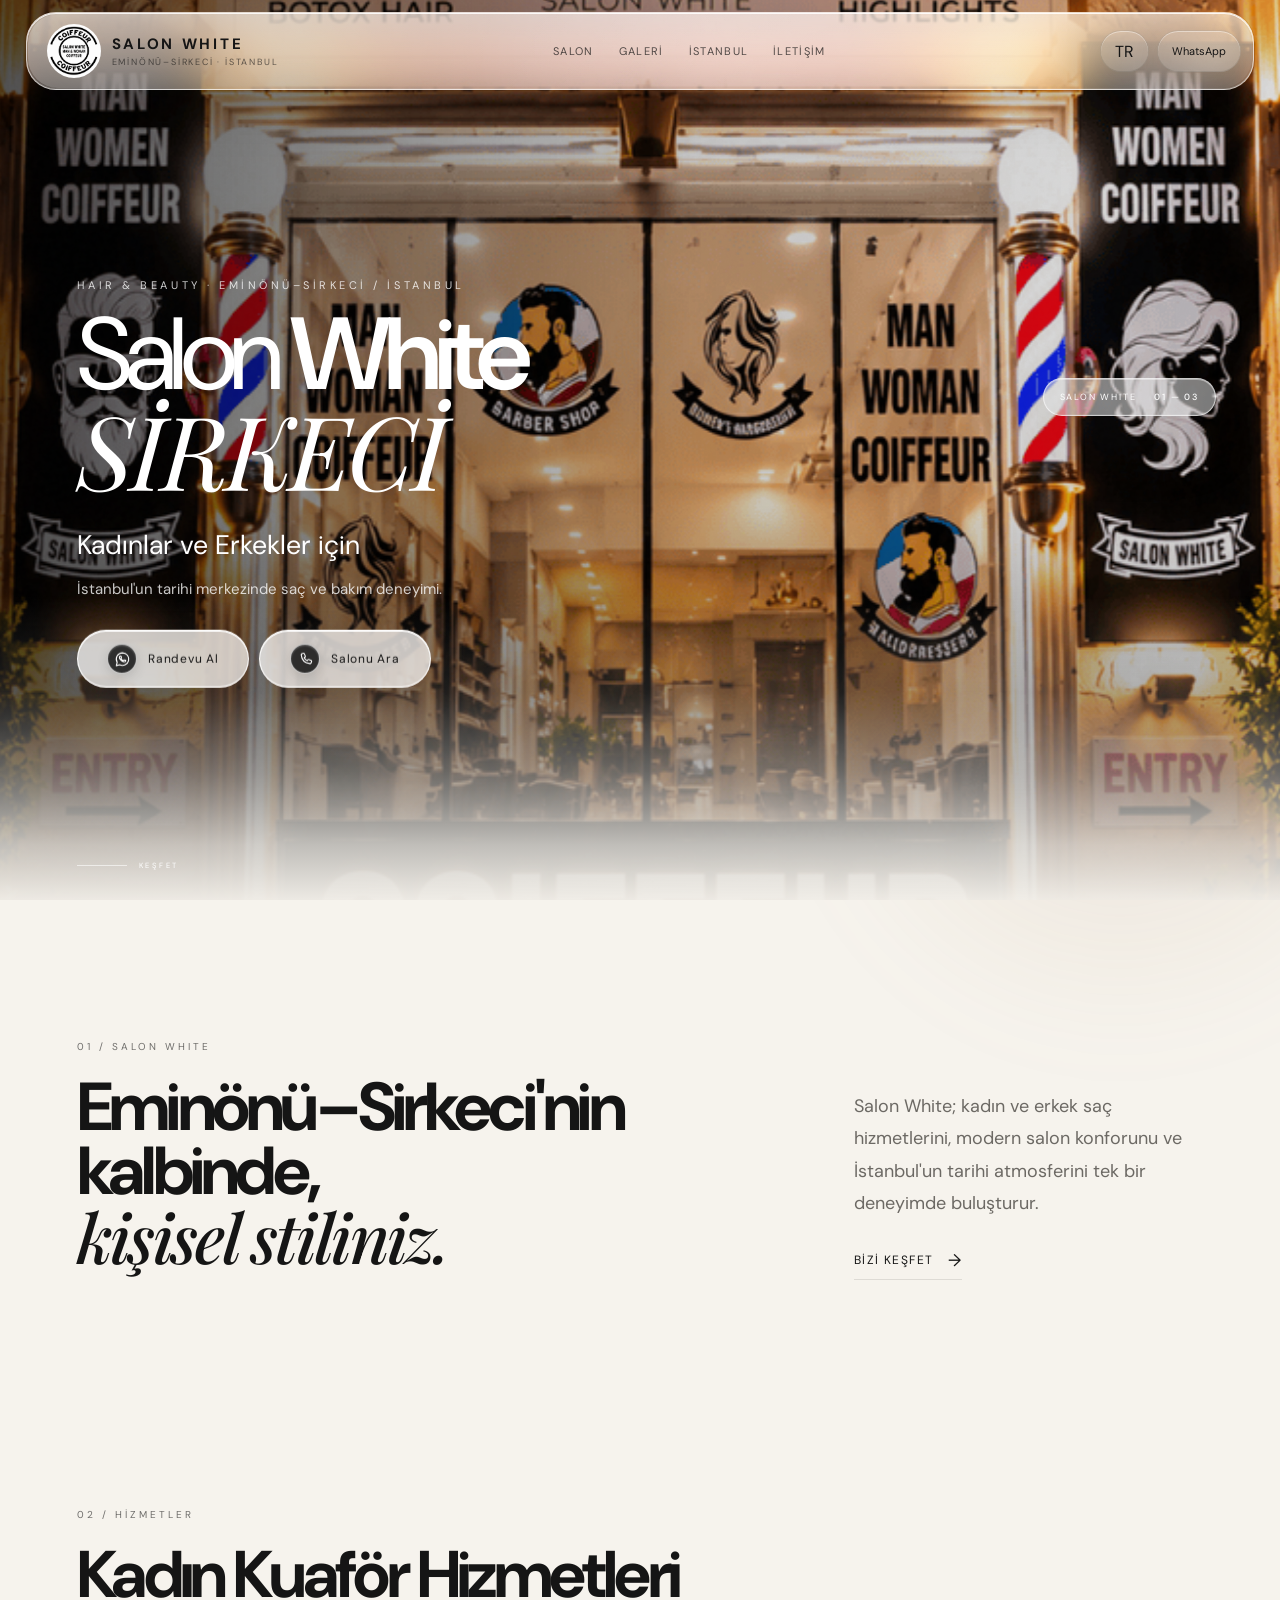
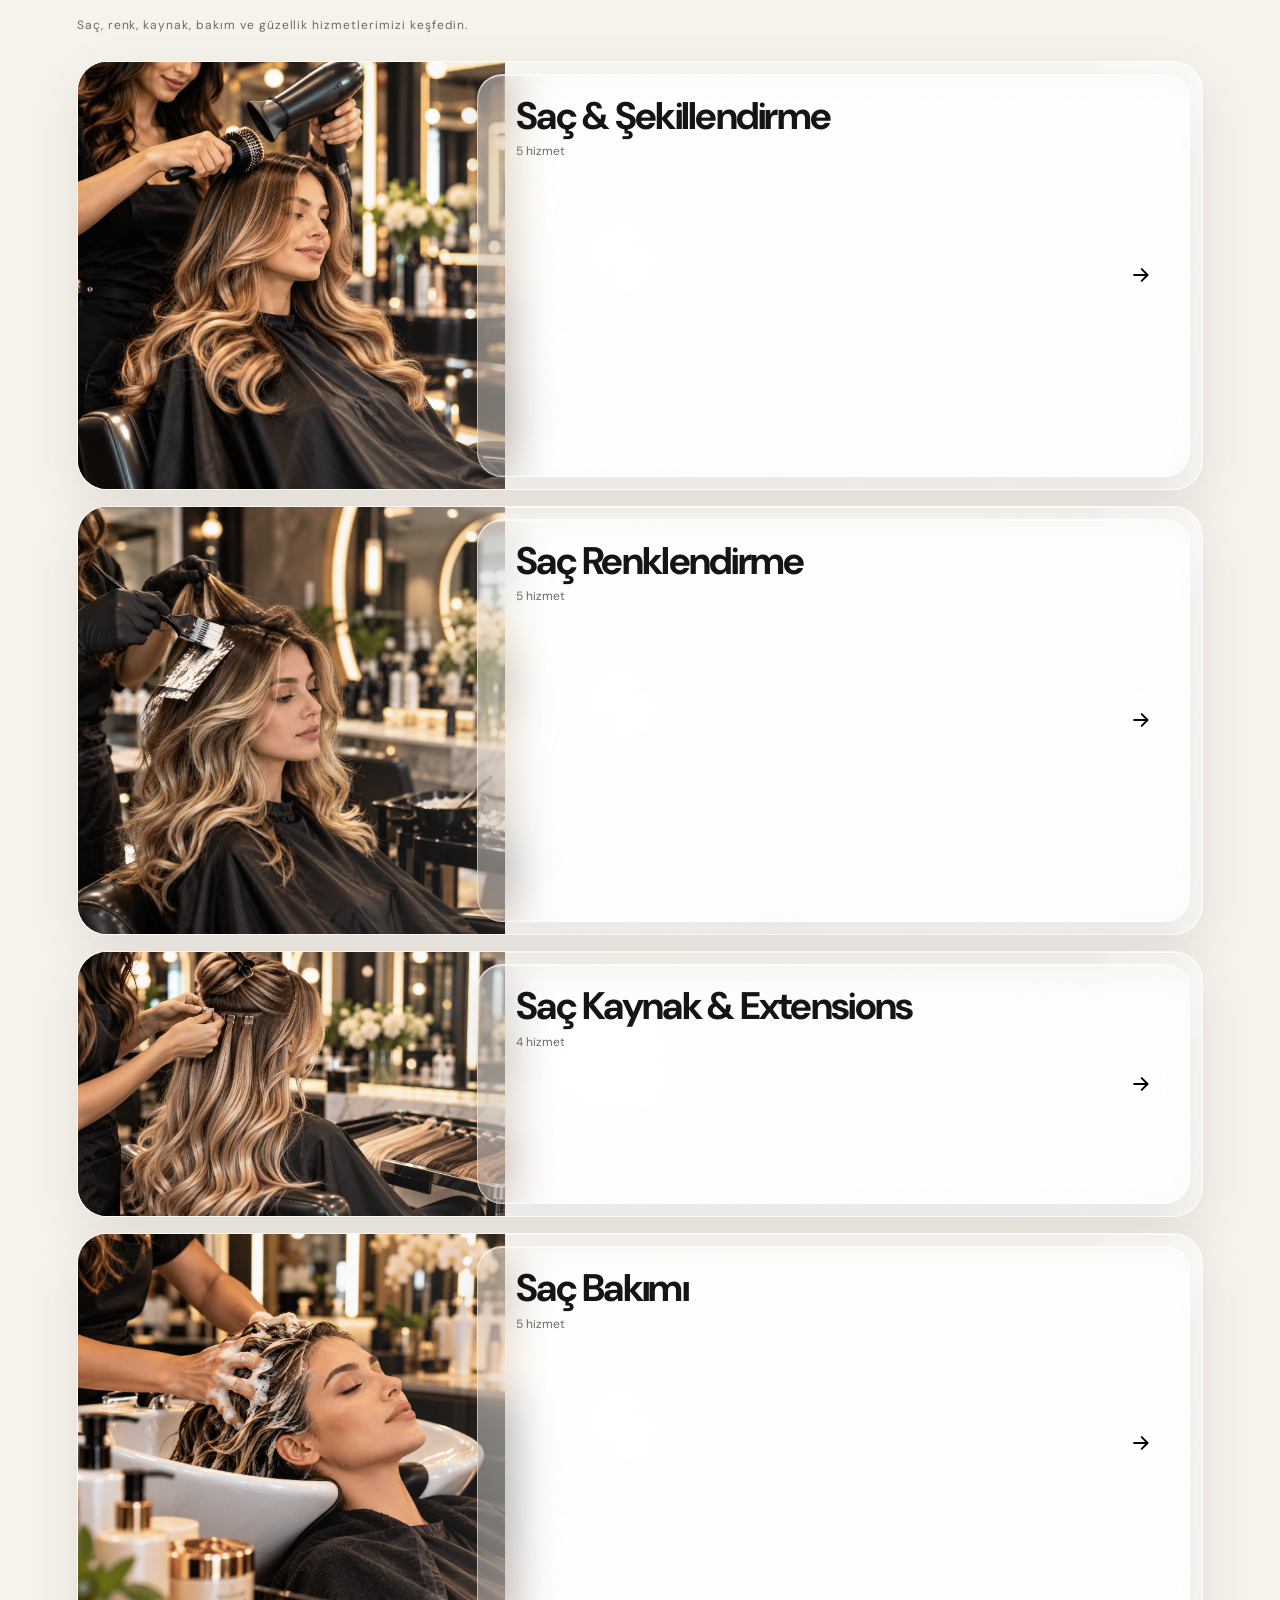
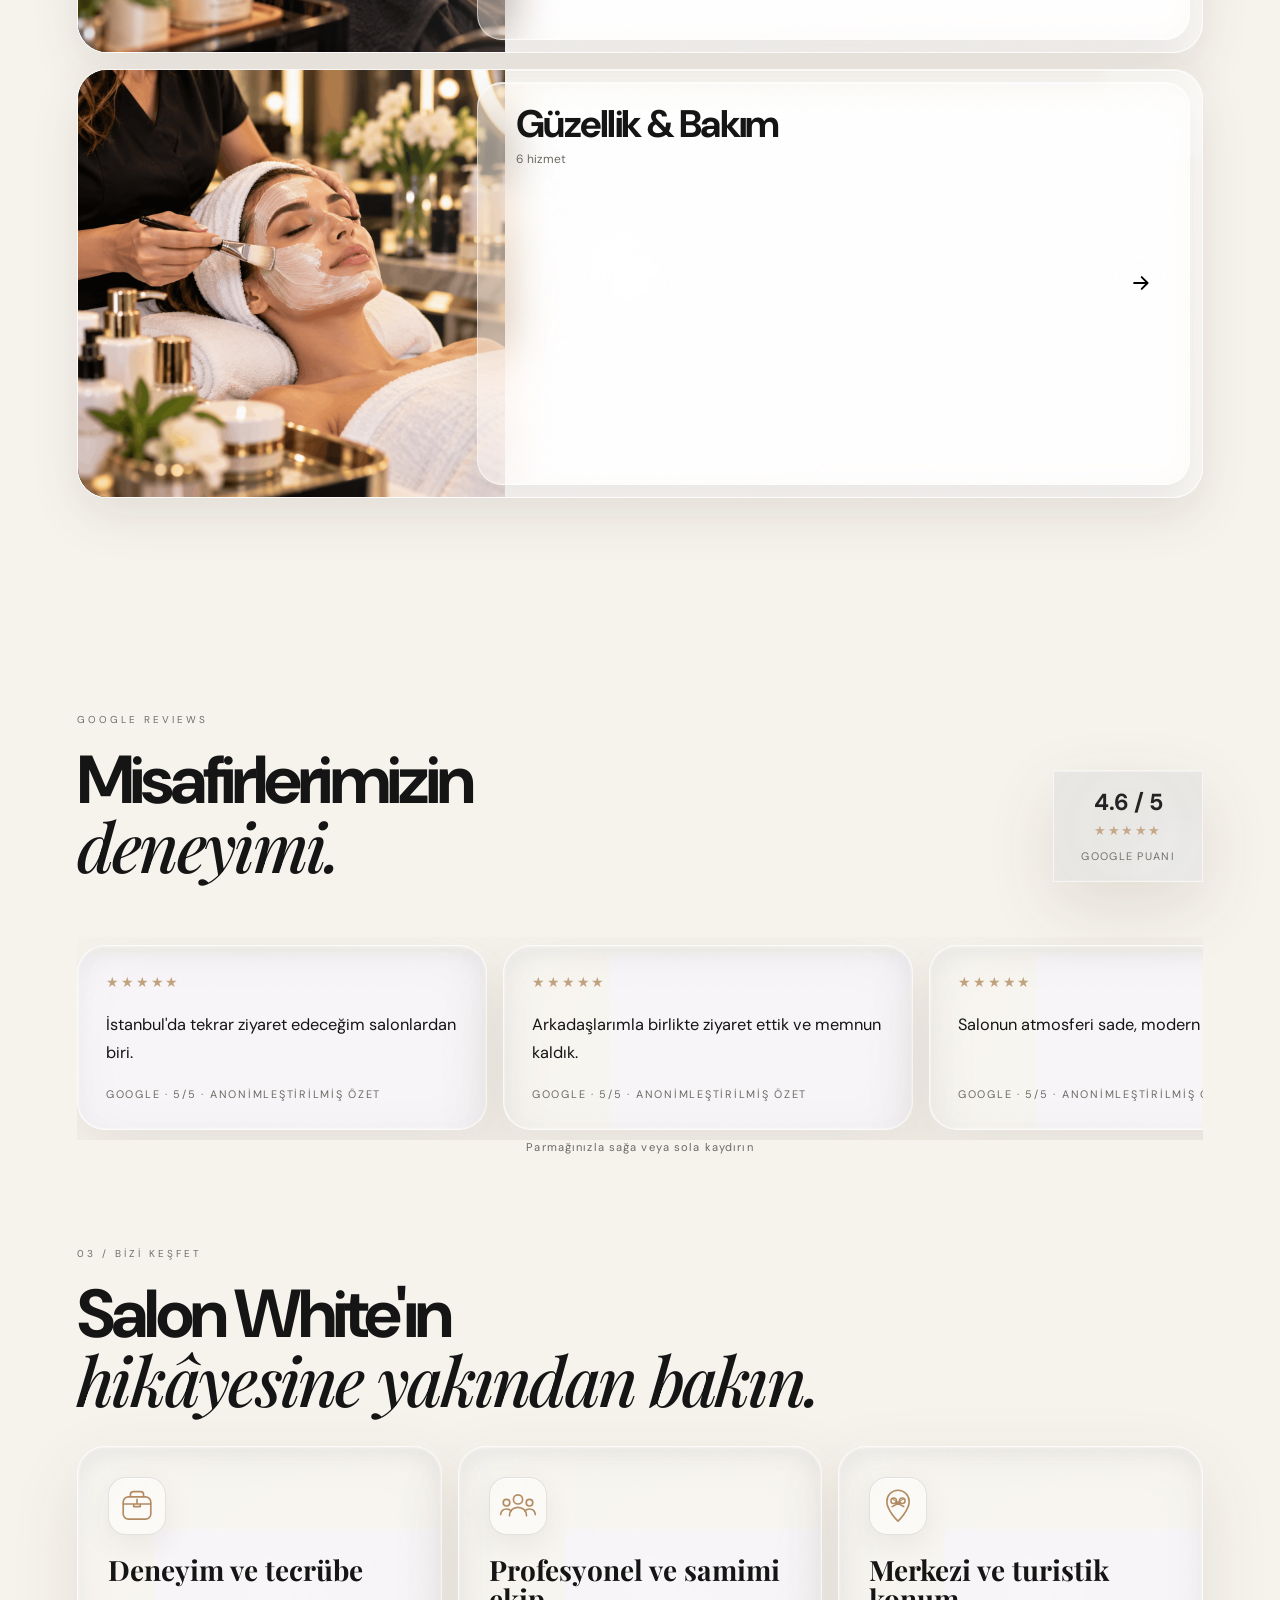
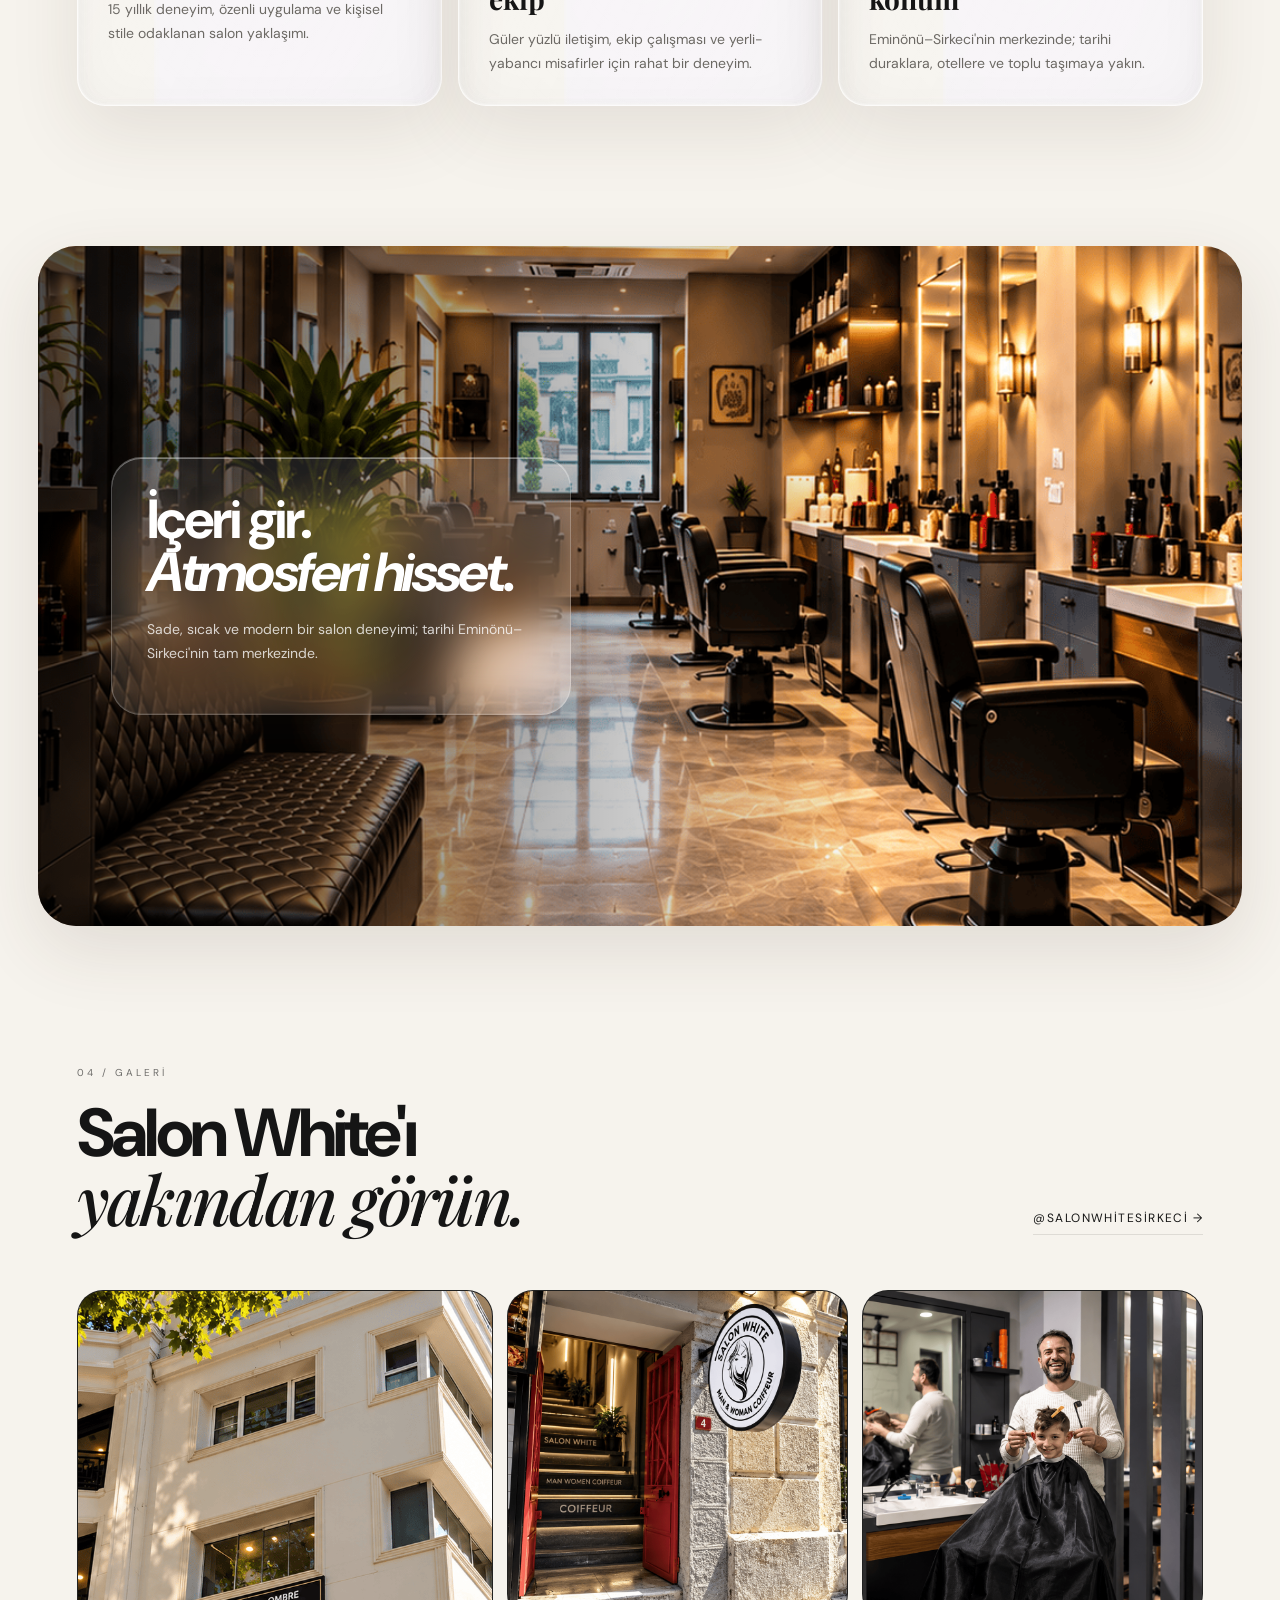
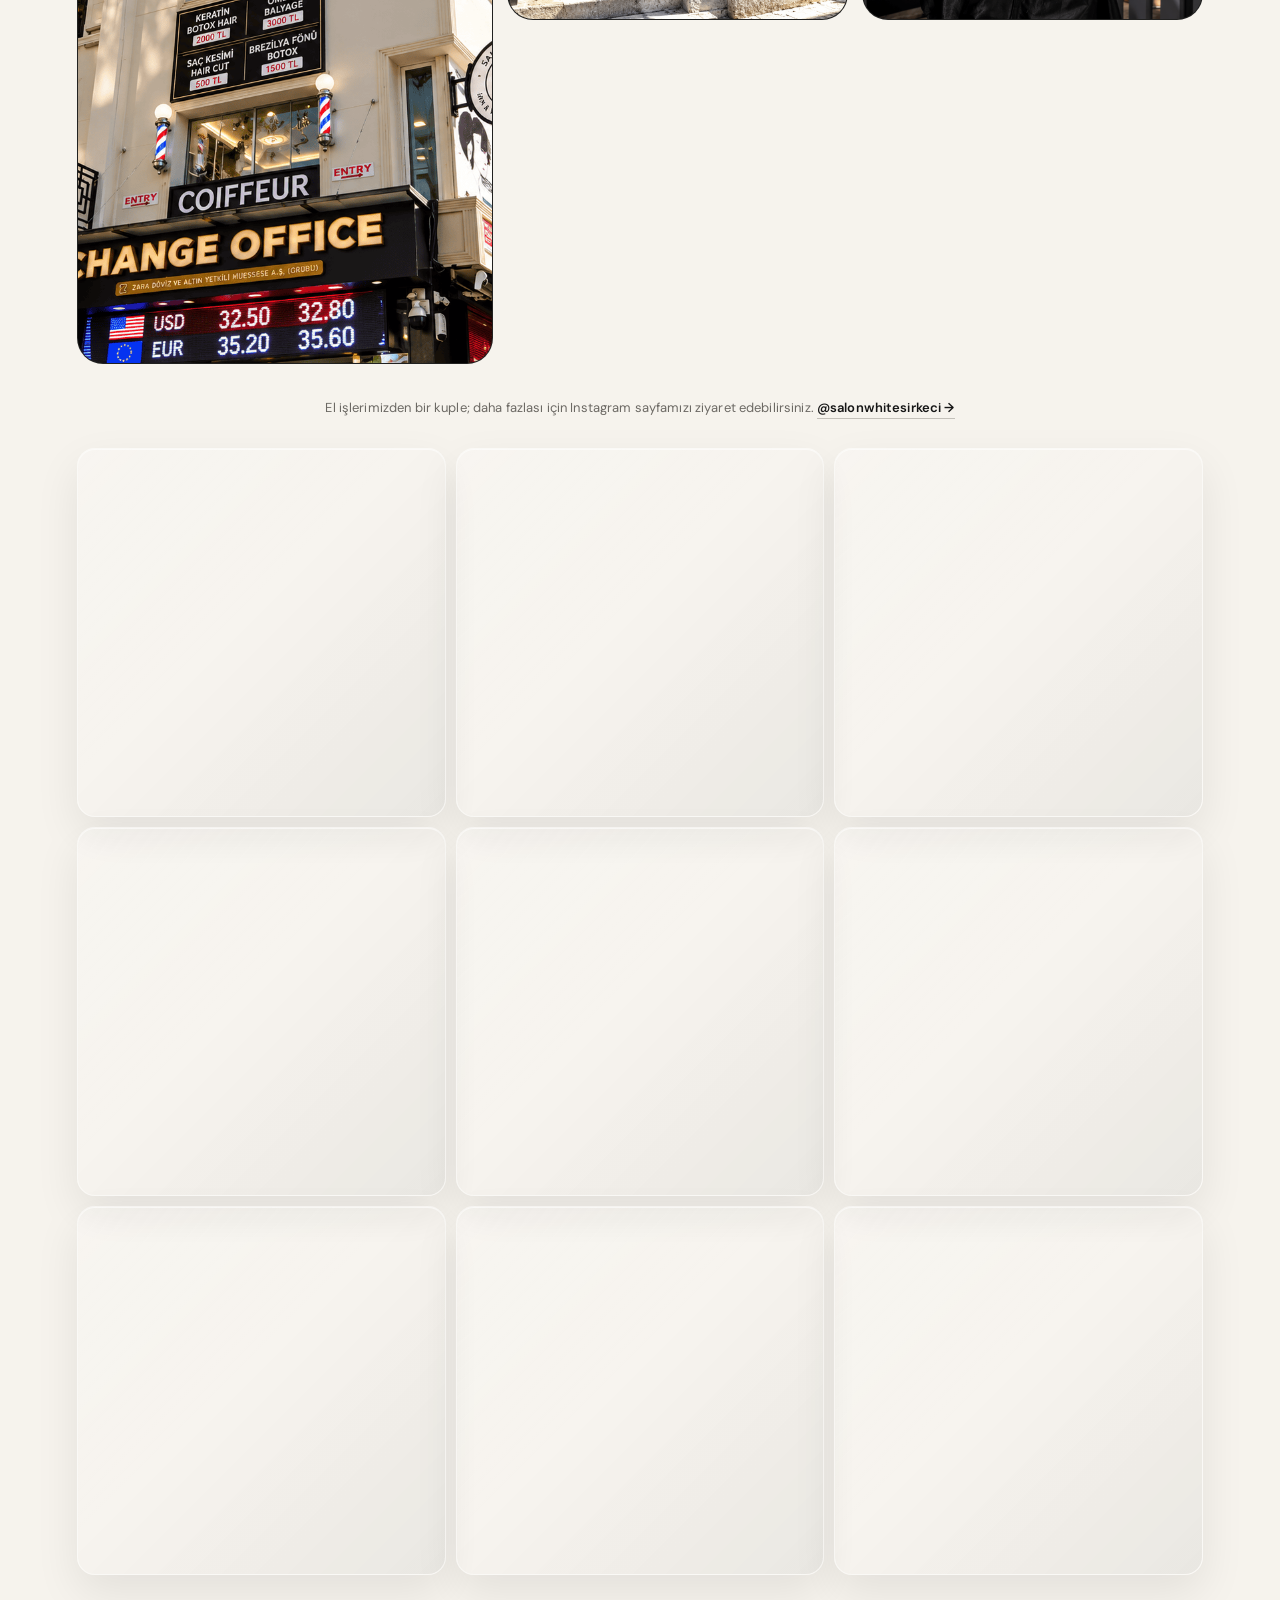
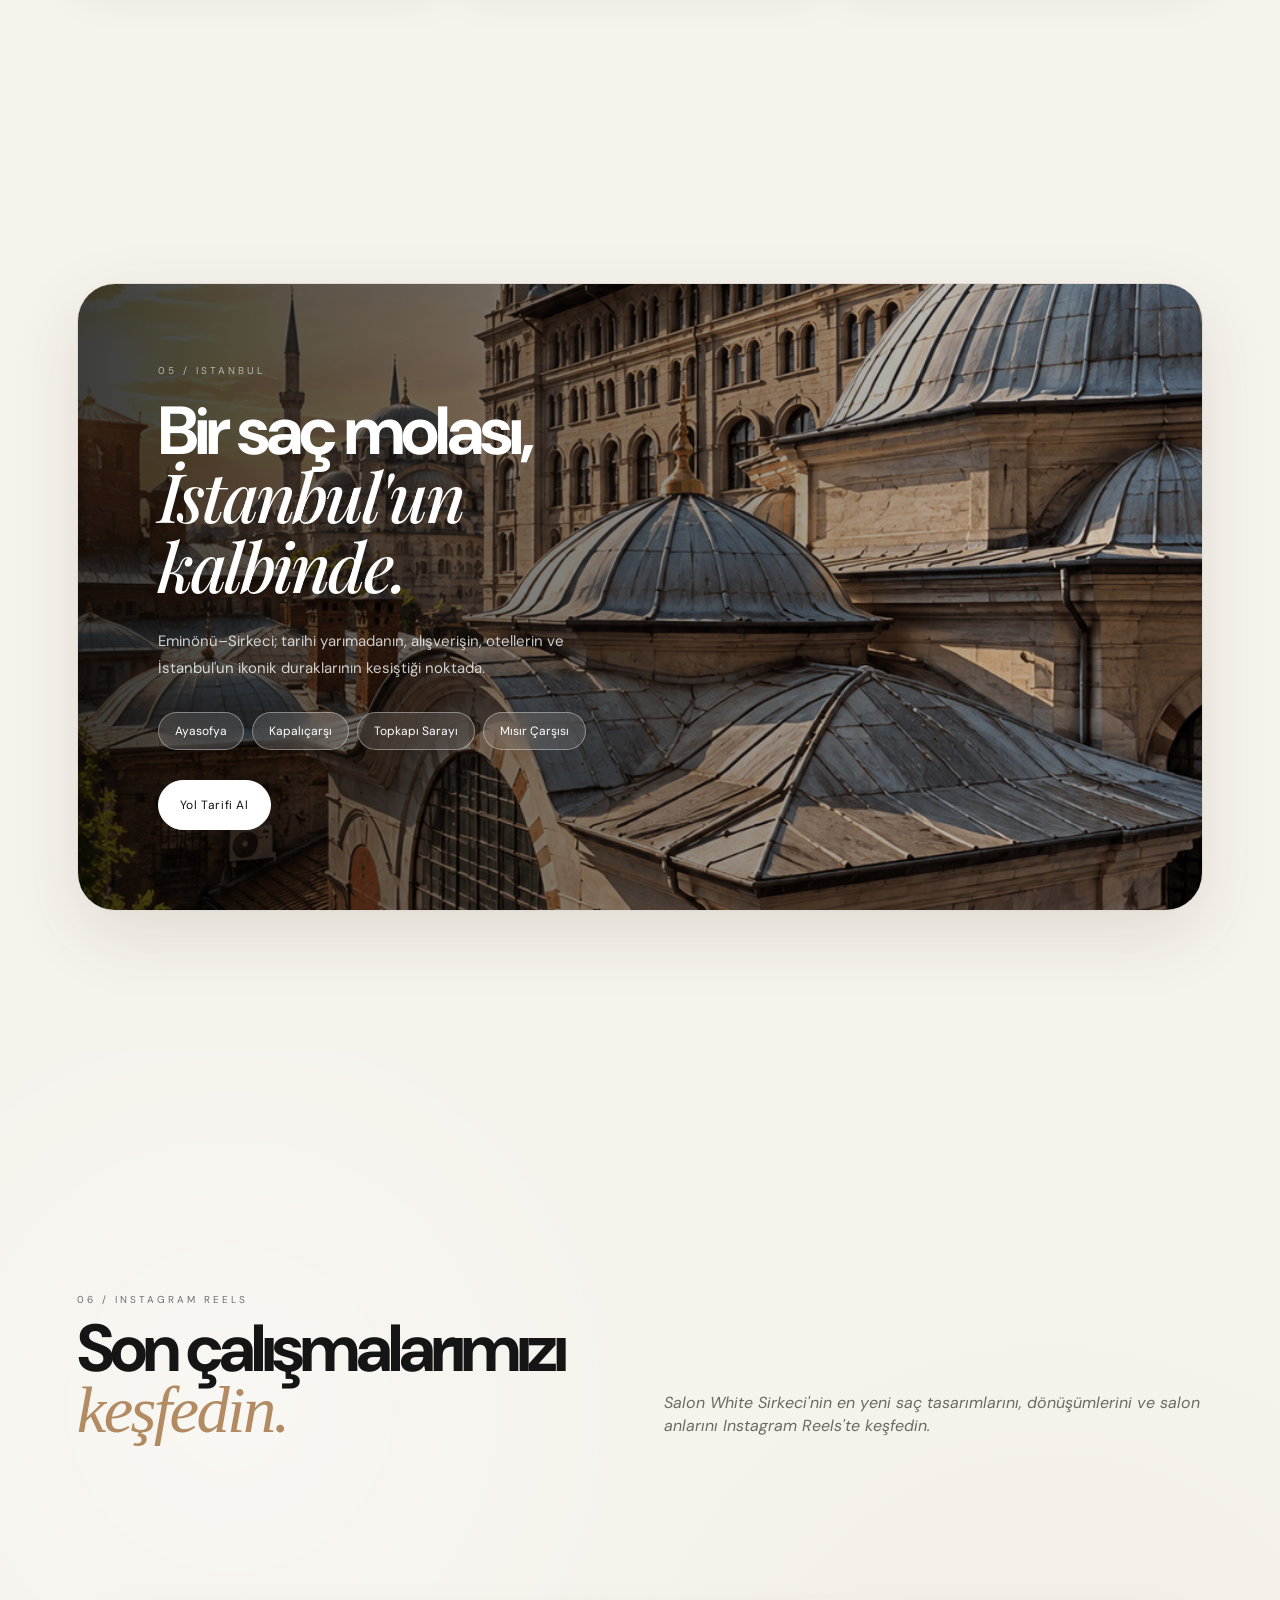
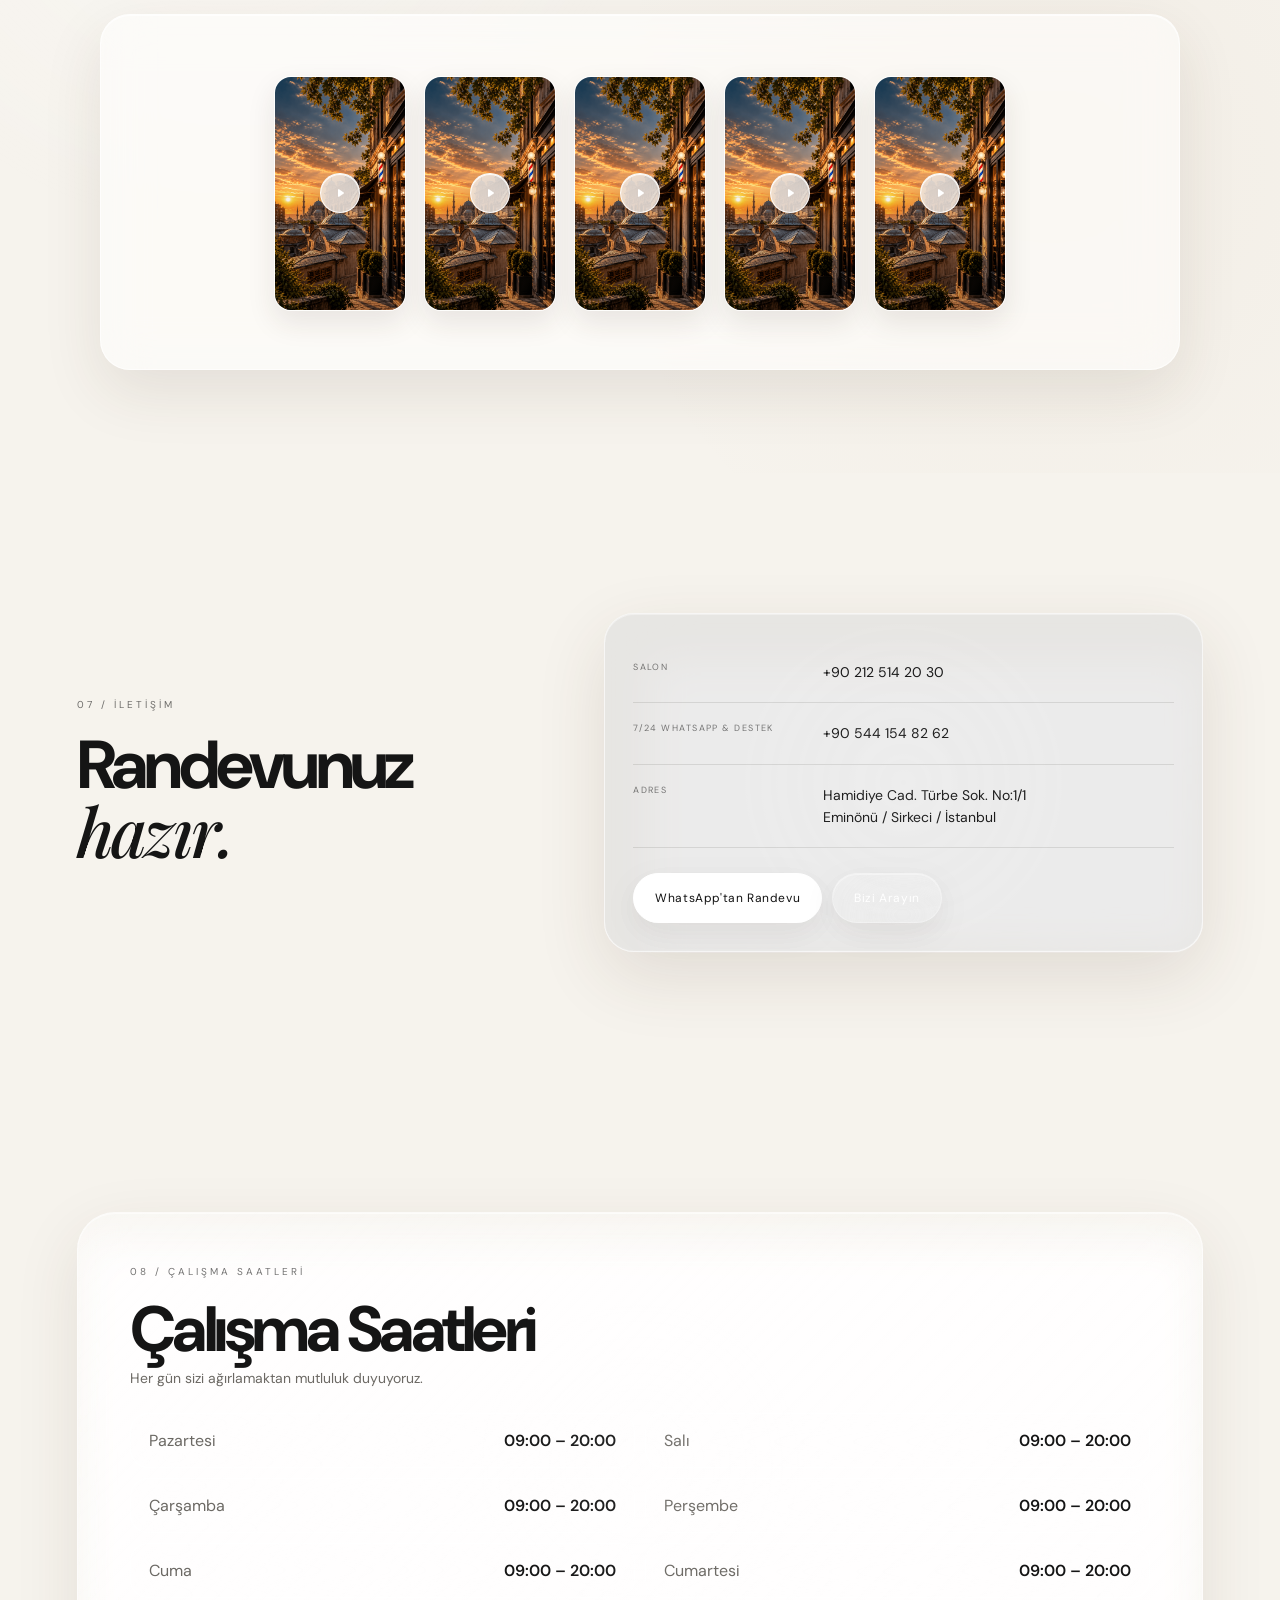
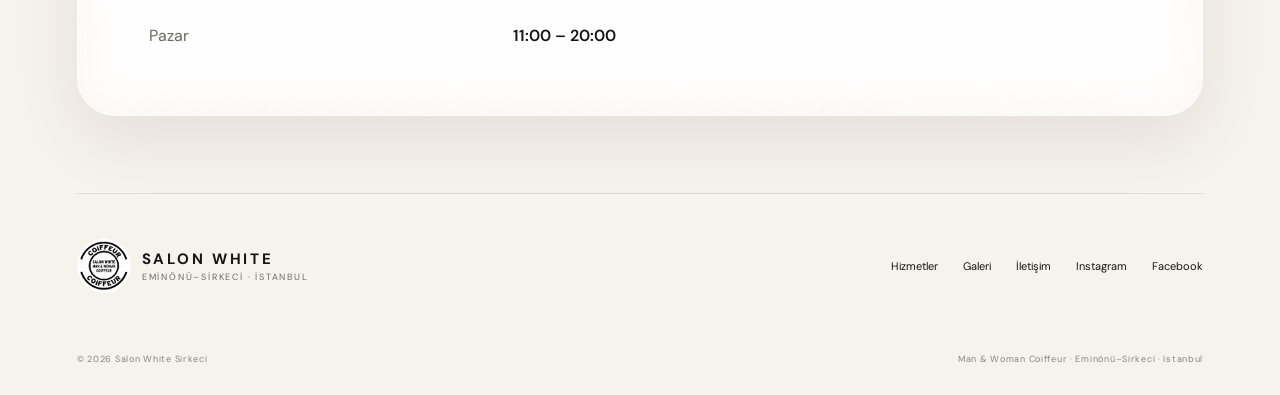
==== index.html @ f018c966 "3x3 galeri: yeni lightbox stilini yükle" ====
<!doctype html>
<html lang="tr" dir="ltr">
<head>
  <meta charset="utf-8">
  <meta name="viewport" content="width=device-width,initial-scale=1,viewport-fit=cover">
  <meta name="theme-color" content="#f5f2eb">
  <meta name="description" content="Salon White Sirkeci — İstanbul'un tarihi merkezinde kadın ve erkek saç bakım ve kuaför deneyimi. WhatsApp ile randevu.">
  <meta name="robots" content="index,follow,max-image-preview:large">
  <link rel="canonical" href="./">
  <meta property="og:title" content="Salon White Sirkeci | Man & Woman Coiffeur">
  <meta property="og:description" content="Hair & beauty in the historic heart of Eminönü–Sirkeci, Istanbul.">
  <meta property="og:type" content="website">
  <meta property="og:image" content="assets/images/banner-03-collage.png">
  <meta property="og:locale" content="tr_TR">
  <title>Salon White Sirkeci | Man & Woman Coiffeur</title>
  <link rel="icon" href="assets/logo/favicon.svg?v=20260928" type="image/svg+xml">
<link rel="icon" href="assets/logo/salon-white-logo.png?v=20260928" type="image/png">
<link rel="shortcut icon" href="assets/logo/favicon.svg?v=20260928" type="image/svg+xml">
<link rel="apple-touch-icon" href="assets/logo/salon-white-logo.png?v=20260928">
  <link rel="apple-touch-icon" href="assets/logo/salon-white-logo.png">
  <link rel="preconnect" href="https://fonts.googleapis.com">
  <link rel="preconnect" href="https://fonts.gstatic.com" crossorigin>
  <link href="https://fonts.googleapis.com/css2?family=DM+Sans:wght@400;500;600;700&family=Playfair+Display:wght@500;600&display=swap" rel="stylesheet">
  <link rel="preload" as="image" href="assets/images/admin-slider-01-exterior.png?live=20260927-slider1-live" fetchpriority="high">
  <link rel="stylesheet" href="style.css?v=20260928-3x3-normal">
  <link rel="stylesheet" href="experience-2.css">
  <script type="application/ld+json">
  {
    "@context":"https://schema.org",
    "@type":"HairSalon",
    "name":"Salon White Sirkeci",
    "url":"./",
    "telephone":"+902125142030",
    "image":"assets/images/banner-03-collage.png",
    "address":{
      "@type":"PostalAddress",
      "streetAddress":"Hamidiye Cad. Türbe Sok. No:1/1",
      "addressLocality":"Sirkeci, Eminönü",
      "addressRegion":"Istanbul",
      "addressCountry":"TR"
    },
    "sameAs":["https://instagram.com/salonwhitesirkeci"]
  }
  </script>
</head>
<body data-mode="woman">
  <div class="noise" aria-hidden="true"></div>
  <div class="page-glow" aria-hidden="true"></div>

  <div class="experience-transition" id="experienceTransition" aria-hidden="true">
    <div class="transition-glass"></div><div class="transition-shimmer"></div>
    <div class="transition-orb transition-orb-a"></div><div class="transition-orb transition-orb-b"></div>
    <div class="transition-vignette"></div>
  </div>

  <header class="glass-nav" id="top">
    <a class="brand" href="index.html" aria-label="Salon White Sirkeci">
      <img src="assets/logo/salon-white-logo.png" width="46" height="46" alt="Salon White logo">
      <span><b>SALON WHITE</b><small>EMİNÖNÜ–SİRKECİ · İSTANBUL</small></span>
    </a>
    <nav class="desktop-nav" aria-label="Main navigation">
      <a href="#salon" data-i18n="nav.salon">Salon</a>
      <a href="#gallery" data-i18n="nav.gallery">Galeri</a>
      <a href="#istanbul" data-i18n="nav.istanbul">İstanbul</a>
      <a href="#contact" data-i18n="nav.contact">İletişim</a>
    </nav>
    <div class="nav-actions">
      <div class="lang-wrap">
        <button class="lang-button" id="langButton" aria-expanded="false" aria-controls="langMenu">TR</button>
        <div class="lang-menu" id="langMenu" role="menu">
          <button role="menuitem" data-lang="tr">Türkçe</button><button role="menuitem" data-lang="en">English</button>
          <button role="menuitem" data-lang="de">Deutsch</button><button role="menuitem" data-lang="fr">Français</button>
          <button role="menuitem" data-lang="es">Español</button><button role="menuitem" data-lang="az">Azərbaycan</button><button role="menuitem" data-lang="ru">Русский</button>
          <button role="menuitem" data-lang="ar">العربية</button>
        </div>
      </div>
      <a class="nav-whatsapp" href="https://wa.me/905441548262" target="_blank" rel="noopener" data-i18n="nav.whatsapp">WhatsApp</a>
      <button class="menu-button" id="menuButton" data-aria-i18n="menuOpen" aria-label="Menüyü aç" aria-expanded="false" aria-controls="mobileMenu">☰</button>
    </div>
    <nav class="mobile-menu glass-panel" id="mobileMenu" aria-label="Mobile navigation" hidden>
      <a href="hizmetler.html" data-i18n="nav.services">Hizmetler</a>
      <a href="#salon" data-i18n="nav.salon">Salon</a>
      <a href="hakkimizda.html" data-i18n="nav.about">Hakkımızda</a>
      <a href="#gallery" data-i18n="nav.gallery">Galeri</a>
      <a href="#istanbul" data-i18n="nav.istanbul">İstanbul</a>
      <a href="#contact" data-i18n="nav.contact">İletişim</a>
      <a class="mobile-menu-whatsapp" href="https://wa.me/905441548262" target="_blank" rel="noopener" data-i18n="nav.whatsapp">WhatsApp</a>
    </nav>
  </header>

  <main id="main">
    <section class="hero" id="hero" aria-labelledby="heroTitle">
      <div class="hero-slider" aria-live="off">
        <div class="hero-slide active" style="background-image:url('assets/images/admin-slider-01-exterior.png?live=20260927-slider1-live')" role="img" aria-label="Salon White Sirkeci exterior"></div>
        <div class="hero-slide" style="background-image:url('assets/images/admin-slider-02-interior.png?live=20260927-slider2-live')" role="img" aria-label="Salon White Sirkeci interior"></div>
        <div class="hero-slide" style="background-image:url('assets/images/admin-slider-03-collage.png')" role="img" aria-label="Salon White Sirkeci"></div>
      </div>
      <div class="hero-overlay" aria-hidden="true"></div>
      <div class="hero-content">
        <div class="eyebrow" data-i18n="hero.eyebrow">HAIR & BEAUTY · Eminönü–Sirkeci / İSTANBUL</div>
        <h1 id="heroTitle"><span>Salon</span> White<br><em class="hero-location-main"><span class="hero-location-word hero-location-first">EMİNÖNÜ–</span><span class="hero-location-word hero-location-second">SİRKECİ</span></em></h1>
        <p class="hero-sub" id="heroSubtitle">Woman Experience</p>
        <p class="hero-copy" data-i18n="hero.copy">İstanbul'un tarihi merkezinde saç ve bakım deneyimi.</p>
        <div class="hero-actions">
          <a href="https://wa.me/905441548262" class="glass-cta action-glass" target="_blank" rel="noopener"><span class="clean-action-icon" aria-hidden="true"><svg viewBox="0 0 32 32"><path d="M16 4a11.8 11.8 0 0 0-10 17.9L4.3 28l6.3-1.7A11.8 11.8 0 1 0 16 4Z"/><path d="M21.2 18.2c-.3-.2-1.6-.8-1.9-.9-.3-.1-.5-.2-.7.2-.2.3-.7.9-.9 1.1-.2.2-.3.2-.6.1-1.4-.7-2.5-1.7-3.4-2.9-.3-.4-.5-.7-.7-1.1-.1-.2 0-.4.2-.5l.5-.6c.2-.2.2-.4.3-.6.1-.2 0-.4 0-.6s-.6-1.5-.8-2.1c-.2-.6-.4-.5-.7-.5h-.6c-.2 0-.5.1-.8.4-.3.3-1 1-1 2.4s1 2.8 1.2 3.1c.2.2 2.1 3.3 5.2 4.5 1.8.7 2.6.8 3.6.6.5-.1 1.6-.7 1.8-1.4.2-.7.2-1.3.2-1.4-.1-.1-.3-.2-.6-.3Z"/></svg></span><span data-i18n="hero.book">Randevu Al</span></a>
          <a href="tel:+902125142030" class="glass-cta action-glass"><span class="clean-action-icon" aria-hidden="true"><svg viewBox="0 0 32 32"><path d="M9.2 5.8 12 4.7c.7-.3 1.4.1 1.7.7l2 4.8c.2.6.1 1.2-.4 1.6l-1.7 1.4c1.1 2.4 3 4.3 5.4 5.4l1.4-1.7c.4-.5 1-.6 1.6-.4l4.8 2c.6.3 1 .9.7 1.7l-1.1 2.8c-.3.8-1.1 1.3-2 1.2C13.6 23 9 18.4 8 7.8c-.1-.9.4-1.7 1.2-2Z"/></svg></span><span data-i18n="hero.call">Salonu Ara</span></a>
        </div>
      </div>
      <div class="mode-switch glass-panel" role="group" aria-label="Experience">
        <button class="mode-option active" data-mode-switch="woman" aria-pressed="true">WOMAN</button>
        <span aria-hidden="true"></span>
        <button class="mode-option" data-mode-switch="man" aria-pressed="false">MAN</button>
        <div class="mode-indicator" aria-hidden="true"></div>
      </div>
      <div class="hero-meta glass-panel"><span>SALON WHITE</span><b id="slideCounter">01 — 03</b></div>
      <div class="scroll-cue"><span></span><small data-i18n="hero.scroll">KEŞFET</small></div>
    </section>

    <section class="intro section-shell">
      <div class="section-kicker">01 / SALON WHITE</div>
      <div class="intro-grid">
        <div><h2 data-i18n="intro.title">Eminönü–Sirkeci'nin kalbinde,<br><em>kişisel stiliniz.</em></h2></div>
        <div><p data-i18n="intro.copy">Salon White; kadın ve erkek saç hizmetlerini, modern salon konforunu ve Eminönü–Sirkeci'nin tarihi atmosferini tek bir deneyimde buluşturur.</p><a class="text-link" href="hakkimizda.html"><span data-i18n="intro.link">Bizi keşfet</span><b>→</b></a></div>
      </div>
    </section>


    <section class="service-preview section-shell" id="services-preview">
      <div class="section-head service-preview-head">
        <div>
          <div class="section-kicker">02 / <span data-i18n="services.kicker">HİZMETLER</span></div>
          <h2 data-i18n="servicePreview.title">Kadın & Erkek Kuaför Hizmetleri</h2>
          <p class="service-preview-lead" data-i18n="servicePreview.lead">Saç | Renk | Kaynak | Bakım | Güzellik</p>
        </div>
      </div>
      <div class="service-preview-grid" id="servicePreviewGrid" aria-label="Salon White hizmet kategorileri"></div>
    </section>

    <section class="reviews section-shell reviews-before-about" id="reviews"><div class="section-head reviews-head"><div><div class="section-kicker">GOOGLE REVIEWS</div><h2 data-review-i18n="title">Misafirlerimizin<br><em>deneyimi.</em></h2></div><div class="review-score glass-panel"><b>4.6 / 5</b><span>★★★★★</span><small data-review-i18n="score">Google puanı</small></div></div><div class="reviews-track" id="reviewsTrack" aria-label="Google reviews"></div><div class="reviews-hint" data-review-i18n="hint">Parmağınızla sağa veya sola kaydırın</div></section>

    <section class="about-preview section-shell" id="about-preview">
      <div class="section-head about-preview-head">
        <div><div class="section-kicker">03 / <span data-preview-i18n="kicker">HİKÂYE</span></div><h2 data-preview-i18n="title">Salon White'ın<br><em>hikâyesine yakından bakın.</em></h2></div>
      </div>
      <div class="about-preview-grid">
        <a class="about-preview-card glass-panel" href="hakkimizda.html"><span class="preview-icon preview-icon-scissors" aria-hidden="true"><img src="assets/icons/deneyim-tecrube.svg" alt="" width="42" height="42"></span><h3 data-preview-i18n="experience.title">Deneyim ve tecrübe</h3><p data-preview-i18n="experience.copy">15 yıllık deneyim, özenli uygulama ve kişisel stile odaklanan salon yaklaşımı.</p></a>
        <a class="about-preview-card glass-panel" href="hakkimizda.html"><span class="preview-icon preview-icon-dryer" aria-hidden="true"><img src="assets/icons/profesyonel-ekip.svg" alt="" width="42" height="42"></span><h3 data-preview-i18n="team.title">Profesyonel ve samimi ekip</h3><p data-preview-i18n="team.copy">Güler yüzlü iletişim, ekip çalışması ve yerli-yabancı misafirler için rahat bir deneyim.</p></a>
        <a class="about-preview-card glass-panel" href="hakkimizda.html"><span class="preview-icon preview-icon-pin" aria-hidden="true"><img src="assets/icons/merkezi-turistik-konum.svg" alt="" width="42" height="42"></span><h3 data-preview-i18n="location.title">Merkezi ve turistik konum</h3><p data-preview-i18n="location.copy">Sirkeci'nin merkezinde; tarihi duraklara, otellere ve toplu taşımaya yakın.</p></a>
      </div>
    </section>
    

    <section class="feature-image" id="salon">
      <div class="feature-image-inner" style="background-image:url('assets/images/admin-atmosphere-01.png?live=20260927-atmosphere-live')">
        <div class="feature-glass">
          <h2 data-i18n="feature.title">İçeri gir.<br><em>Atmosferi hisset.</em></h2>
          <p data-i18n="feature.copy">Sade, sıcak ve modern bir salon deneyimi; tarihi Sirkeci'nin tam merkezinde.</p>
        </div>
      </div>
    </section>

    <section class="gallery section-shell" id="gallery">
      <div class="section-head">
        <div><div class="section-kicker">04 / <span data-i18n="gallery.kicker">GALERİ</span></div><h2 data-i18n="gallery.title">Salon White'ı<br><em>yakından görün.</em></h2></div>
        <a class="text-link" href="https://instagram.com/salonwhitesirkeci" target="_blank" rel="noopener">@salonwhitesirkeci →</a>
      </div>
      <div class="gallery-grid gallery-grid-featured">
        <figure class="gallery-card tall"><button class="gallery-featured-trigger" type="button" data-gallery-target="gallery-1" data-aria-i18n="galleryZoom" aria-label="Galeri fotoğrafını büyüt"><img data-gallery-featured="1" src="assets/images/admin-gallery-01-collage.png" width="900" height="1200" loading="lazy" decoding="async" alt="Salon White Sirkeci salon collage"></button></figure>
        <figure class="gallery-card"><button class="gallery-featured-trigger" type="button" data-gallery-target="gallery-2" data-aria-i18n="galleryZoom" aria-label="Galeri fotoğrafını büyüt"><img data-gallery-featured="2" src="assets/images/admin-gallery-02-exterior.png" width="900" height="700" loading="lazy" decoding="async" alt="Salon White Sirkeci exterior"></button></figure>
        <figure class="gallery-card"><button class="gallery-featured-trigger" type="button" data-gallery-target="gallery-3" data-aria-i18n="galleryZoom" aria-label="Galeri fotoğrafını büyüt"><img data-gallery-featured="3" src="assets/images/admin-gallery-03-interior.png" width="900" height="700" loading="lazy" decoding="async" alt="Salon White Sirkeci interior"></button></figure>
      </div>

      <div class="gallery-instagram-note"><span data-i18n="gallery.visit">El işlerimizden bir kuple; daha fazlası için Instagram sayfamızı ziyaret edebilirsiniz.</span> <a href="https://instagram.com/salonwhitesirkeci" target="_blank" rel="noopener">@salonwhitesirkeci →</a></div>

      <div class="gallery-grid gallery-grid-9" aria-label="Salon White 9-photo gallery">
        <figure class="gallery-card"><button class="gallery-lightbox-trigger" type="button" data-gallery-target="gallery-4" data-aria-i18n="galleryZoom" aria-label="Galeriyi büyüt"><img src="assets/images/admin-gallery-04.png" width="900" height="900" loading="lazy" decoding="async" alt="Salon White galeri 4"></button></figure>
        <figure class="gallery-card"><button class="gallery-lightbox-trigger" type="button" data-gallery-target="gallery-5" data-aria-i18n="galleryZoom" aria-label="Galeriyi büyüt"><img src="assets/images/admin-gallery-05.png" width="900" height="900" loading="lazy" decoding="async" alt="Salon White galeri 5"></button></figure>
        <figure class="gallery-card"><button class="gallery-lightbox-trigger" type="button" data-gallery-target="gallery-6" data-aria-i18n="galleryZoom" aria-label="Galeriyi büyüt"><img src="assets/images/admin-gallery-06.png" width="900" height="900" loading="lazy" decoding="async" alt="Salon White galeri 6"></button></figure>
        <figure class="gallery-card"><button class="gallery-lightbox-trigger" type="button" data-gallery-target="gallery-7" data-aria-i18n="galleryZoom" aria-label="Galeriyi büyüt"><img src="assets/images/admin-gallery-07.png" width="900" height="900" loading="lazy" decoding="async" alt="Salon White galeri 7"></button></figure>
        <figure class="gallery-card"><button class="gallery-lightbox-trigger" type="button" data-gallery-target="gallery-8" data-aria-i18n="galleryZoom" aria-label="Galeriyi büyüt"><img src="assets/images/admin-gallery-08.png" width="900" height="900" loading="lazy" decoding="async" alt="Salon White galeri 8"></button></figure>
        <figure class="gallery-card"><button class="gallery-lightbox-trigger" type="button" data-gallery-target="gallery-9" data-aria-i18n="galleryZoom" aria-label="Galeriyi büyüt"><img src="assets/images/admin-gallery-09.png" width="900" height="900" loading="lazy" decoding="async" alt="Salon White galeri 9"></button></figure>
        <figure class="gallery-card"><button class="gallery-lightbox-trigger" type="button" data-gallery-target="gallery-10" data-aria-i18n="galleryZoom" aria-label="Galeriyi büyüt"><img src="assets/images/admin-gallery-10.png" width="900" height="900" loading="lazy" decoding="async" alt="Salon White galeri 10"></button></figure>
        <figure class="gallery-card"><button class="gallery-lightbox-trigger" type="button" data-gallery-target="gallery-11" data-aria-i18n="galleryZoom" aria-label="Galeriyi büyüt"><img src="assets/images/admin-gallery-11.png" width="900" height="900" loading="lazy" decoding="async" alt="Salon White galeri 11"></button></figure>
        <figure class="gallery-card"><button class="gallery-lightbox-trigger" type="button" data-gallery-target="gallery-12" data-aria-i18n="galleryZoom" aria-label="Galeriyi büyüt"><img src="assets/images/admin-gallery-12.png" width="900" height="900" loading="lazy" decoding="async" alt="Salon White galeri 12"></button></figure>
      </div>
    </section>

    <section class="istanbul section-shell" id="istanbul">
      <div class="istanbul-card">
        <div class="istanbul-bg" aria-hidden="true"></div>
        <div class="istanbul-content">
          <div class="section-kicker">05 / ISTANBUL</div>
          <h2 data-i18n="istanbul.title">Bir saç molası,<br><em>İstanbul'un kalbinde.</em></h2>
          <p data-i18n="istanbul.copy">Eminönü–Sirkeci; tarihi yarımadanın, alışverişin, otellerin ve İstanbul'un en ikonik duraklarının kesiştiği noktada.</p>
          <div class="nearby" id="nearbyList"></div>
          <svg class="glass-surface__filter" xmlns="http://www.w3.org/2000/svg"><defs><filter id="salon-liquid-glass-filter" color-interpolation-filters="sRGB" x="0%" y="0%" width="100%" height="100%"><feImage x="0" y="0" width="100%" height="100%" preserveAspectRatio="none" result="map" href="[data-uri]"/><feDisplacementMap in="SourceGraphic" in2="map" result="dispRed" scale="-20" xChannelSelector="R" yChannelSelector="G"/><feColorMatrix in="dispRed" type="matrix" values="1 0 0 0 0 0 0 0 0 0 0 0 0 0 0 0 0 0 1 0" result="red"/><feDisplacementMap in="SourceGraphic" in2="map" result="dispGreen" scale="-24" xChannelSelector="R" yChannelSelector="G"/><feColorMatrix in="dispGreen" type="matrix" values="0 0 0 0 0 0 1 0 0 0 0 0 0 0 0 0 0 0 1 0" result="green"/><feDisplacementMap in="SourceGraphic" in2="map" result="dispBlue" scale="-28" xChannelSelector="R" yChannelSelector="G"/><feColorMatrix in="dispBlue" type="matrix" values="0 0 0 0 0 0 0 0 0 0 1 0 0 0 0 0 0 0 1 0" result="blue"/><feBlend in="red" in2="green" mode="screen" result="rg"/><feBlend in="rg" in2="blue" mode="screen" result="output"/><feGaussianBlur in="output" stdDeviation="3"/></filter></defs></svg><div class="landmark-modal" id="landmarkModal" hidden><div class="landmark-modal-backdrop" data-landmark-close></div><article class="landmark-modal-card glass-panel" role="dialog" aria-modal="true" aria-labelledby="landmarkModalTitle"><button class="landmark-close" type="button" data-landmark-close aria-label="Kapat">×</button><div class="section-kicker" id="landmarkModalKicker">ISTANBUL</div><h3 id="landmarkModalTitle"></h3><p id="landmarkModalText"></p><div class="landmark-fact" id="landmarkModalFact"></div></article></div>
<div class="gallery-lightbox" id="galleryLightbox" hidden aria-hidden="true">
  <div class="gallery-lightbox-backdrop" data-gallery-close></div>
  <div class="gallery-lightbox-dialog" role="dialog" aria-modal="true" data-aria-i18n="photoPreview" aria-label="Fotoğraf önizleme">
    <button class="gallery-lightbox-close" type="button" data-gallery-close aria-label="Kapat">×</button>
    <img id="galleryLightboxImage" src="" alt="Salon White galeri fotoğrafı">
  </div>
</div>
          <a class="glass-cta primary" href="https://www.google.com/maps/search/?api=1&query=Salon%20White%20Sirkeci%2C%20Hamidiye%20Cad.%20T%C3%BCrbe%20Sok.%20No%3A1%2F1%20Istanbul" target="_blank" rel="noopener"><span data-i18n="istanbul.map">Yol Tarifi Al</span></a>
        </div>
      </div>
    </section>



<section class="instagram-reels" id="instagram-reels">
  <div class="reels-intro section-shell">
    <div class="reels-intro-title">
      <div class="section-kicker" data-reel-i18n="kicker">06 / INSTAGRAM REELS</div>
      <h2 data-reel-i18n="introTitle">Son çalışmalarımızı<br><em>keşfedin.</em></h2>
    </div>
    <p data-reel-i18n="introText">Salon White Sirkeci'nin en yeni saç tasarımlarını, dönüşümlerini ve salon anlarını Instagram Reels'te keşfedin.</p>
  </div>
  <div class="reels-artboard">
    <div class="reels-stage" id="instagramReelsStage" aria-label="Salon White Instagram Reels">
      <a class="reel-card reel-card-outer-left" data-reel-card="0" href="#" target="_blank" rel="noopener">
        <img src="assets/images/admin-gallery-02-exterior.png" alt="Salon White Instagram Reel 1" loading="lazy">
        <span class="reel-shade"></span>
        <span class="reel-play" aria-hidden="true"><svg viewBox="0 0 24 24" fill="none"><path d="M9 7.2v9.6a1 1 0 0 0 1.55.83l7.05-4.8a1 1 0 0 0 0-1.66l-7.05-4.8A1 1 0 0 0 9 7.2Z" fill="currentColor"/></svg></span>
      </a>
      <a class="reel-card reel-card-left" data-reel-card="1" href="#" target="_blank" rel="noopener">
        <img src="assets/images/admin-gallery-03-interior.png" alt="Salon White Instagram Reel 2" loading="lazy">
        <span class="reel-shade"></span>
        <span class="reel-play" aria-hidden="true"><svg viewBox="0 0 24 24" fill="none"><path d="M9 7.2v9.6a1 1 0 0 0 1.55.83l7.05-4.8a1 1 0 0 0 0-1.66l-7.05-4.8A1 1 0 0 0 9 7.2Z" fill="currentColor"/></svg></span>
      </a>
      <a class="reel-card reel-card-center" data-reel-card="2" href="#" target="_blank" rel="noopener">
        <img src="assets/images/admin-slider-03-collage.png" alt="Salon White Instagram Reel 3" loading="lazy">
        <span class="reel-shade"></span>
        <span class="reel-play" aria-hidden="true"><svg viewBox="0 0 24 24" fill="none"><path d="M9 7.2v9.6a1 1 0 0 0 1.55.83l7.05-4.8a1 1 0 0 0 0-1.66l-7.05-4.8A1 1 0 0 0 9 7.2Z" fill="currentColor"/></svg></span>
      </a>
      <a class="reel-card reel-card-right" data-reel-card="3" href="#" target="_blank" rel="noopener">
        <img src="assets/images/admin-slider-02-interior.png" alt="Salon White Instagram Reel 4" loading="lazy">
        <span class="reel-shade"></span>
        <span class="reel-play" aria-hidden="true"><svg viewBox="0 0 24 24" fill="none"><path d="M9 7.2v9.6a1 1 0 0 0 1.55.83l7.05-4.8a1 1 0 0 0 0-1.66l-7.05-4.8A1 1 0 0 0 9 7.2Z" fill="currentColor"/></svg></span>
      </a>
      <a class="reel-card reel-card-outer-right" data-reel-card="4" href="#" target="_blank" rel="noopener">
        <img src="assets/images/admin-slider-01-exterior.png" alt="Salon White Instagram Reel 5" loading="lazy">
        <span class="reel-shade"></span>
        <span class="reel-play" aria-hidden="true"><svg viewBox="0 0 24 24" fill="none"><path d="M9 7.2v9.6a1 1 0 0 0 1.55.83l7.05-4.8a1 1 0 0 0 0-1.66l-7.05-4.8A1 1 0 0 0 9 7.2Z" fill="currentColor"/></svg></span>
      </a>
    </div>
  </div>
</section>

<section class="contact section-shell" id="contact">
      <div class="contact-grid">
        <div><div class="section-kicker">07 / <span data-i18n="contact.kicker">İLETİŞİM</span></div><h2 data-i18n="contact.title">Randevunuz<br><em>hazır.</em></h2></div>
        <div class="contact-card glass-panel">
          <div class="contact-line"><small data-i18n="contact.salon">Salon</small><a href="tel:+902125142030">+90 212 514 20 30</a></div>
          <div class="contact-line"><small data-i18n="contact.support">7/24 WhatsApp & Destek</small><a href="https://wa.me/905441548262" target="_blank" rel="noopener">+90 544 154 82 62</a></div>
          <div class="contact-line"><small data-i18n="contact.address">Adres</small><span>Hamidiye Cad. Türbe Sok. No:1/1<br>Eminönü / Sirkeci / İstanbul</span></div>
          <div class="contact-actions"><a class="glass-cta primary" href="https://wa.me/905441548262" target="_blank" rel="noopener" data-i18n="contact.whatsapp"><span class="whatsapp-icon-badge" aria-hidden="true"><svg viewBox="0 0 32 32"><path fill="currentColor" d="M16 3.1a12.9 12.9 0 0 0-10.9 19L3.2 28.9l6.3-1.7A12.9 12.9 0 1 0 16 3.1Zm0 23.2a10.3 10.3 0 0 1-5.2-1.4l-.4-.2-3.7 1 1-3.6-.2-.4A10.3 10.3 0 1 1 16 26.3Z"/><path fill="currentColor" d="M21.9 18.1c-.3-.2-1.7-.8-2-.9-.3-.1-.5-.2-.7.2-.2.3-.7.9-.9 1.1-.2.2-.3.2-.6.1-1.5-.7-2.6-1.7-3.6-3-.3-.4-.5-.7-.7-1.1-.1-.2 0-.4.2-.5l.5-.6c.2-.2.2-.4.3-.6.1-.2 0-.4 0-.6s-.6-1.6-.9-2.2c-.2-.6-.5-.5-.7-.5h-.6c-.2 0-.5.1-.8.4-.3.3-1.1 1-1.1 2.5s1.1 3 1.3 3.2c.2.2 2.2 3.4 5.4 4.7 1.9.8 2.7.8 3.7.7.6-.1 1.7-.7 2-1.5.2-.7.2-1.4.2-1.5-.1-.1-.3-.2-.6-.3Z"/></svg></span></a><a class="glass-cta" href="tel:+902125142030" data-i18n="contact.call">Bizi Arayın</a></div>
        </div>
      </div>
    </section>
  </main>

  <div class="mobile-action-bar" id="mobileActionBar" aria-label="Quick actions">
    <a href="https://wa.me/905441548262" target="_blank" rel="noopener" aria-label="WhatsApp">
      <span class="action-icon whatsapp-icon" aria-hidden="true"><svg viewBox="0 0 32 32"><path fill="currentColor" d="M16 3.1a12.9 12.9 0 0 0-10.9 19L3.2 28.9l6.3-1.7A12.9 12.9 0 1 0 16 3.1Zm0 23.2a10.3 10.3 0 0 1-5.2-1.4l-.4-.2-3.7 1 1-3.6-.2-.4A10.3 10.3 0 1 1 16 26.3Z"/><path fill="currentColor" d="M21.9 18.1c-.3-.2-1.7-.8-2-.9-.3-.1-.5-.2-.7.2-.2.3-.7.9-.9 1.1-.2.2-.3.2-.6.1-1.5-.7-2.6-1.7-3.6-3-.3-.4-.5-.7-.7-1.1-.1-.2 0-.4.2-.5l.5-.6c.2-.2.2-.4.3-.6.1-.2 0-.4 0-.6s-.6-1.6-.9-2.2c-.2-.6-.5-.5-.7-.5h-.6c-.2 0-.5.1-.8.4-.3.3-1.1 1-1.1 2.5s1.1 3 1.3 3.2c.2.2 2.2 3.4 5.4 4.7 1.9.8 2.7.8 3.7.7.6-.1 1.7-.7 2-1.5.2-.7.2-1.4.2-1.5-.1-.1-.3-.2-.6-.3Z"/></svg></span><b data-i18n="quick.whatsapp">WhatsApp</b>
    </a>
    <a href="https://instagram.com/salonwhitesirkeci" target="_blank" rel="noopener" aria-label="Instagram">
      <span class="action-icon instagram-icon" aria-hidden="true"><svg viewBox="0 0 24 24" fill="none"><rect x="3" y="3" width="18" height="18" rx="5" stroke="currentColor" stroke-width="1.8"/><circle cx="12" cy="12" r="4.2" stroke="currentColor" stroke-width="1.8"/><circle cx="17.4" cy="6.7" r="1" fill="currentColor"/></svg></span><b data-i18n="quick.instagram">Instagram</b>
    </a>
    <a href="tel:+902125142030" aria-label="Ara">
      <span class="action-icon" aria-hidden="true"><svg viewBox="0 0 24 24" fill="none"><path d="M7.1 4.8 8.7 4.2c.7-.2 1.4.1 1.7.8l1 2.4c.2.5.1 1-.3 1.4l-1.1 1c.8 1.5 2 2.7 3.5 3.5l1-1.1c.4-.4.9-.5 1.4-.3l2.4 1c.7.3 1.1 1 .9 1.7l-.6 1.7c-.2.7-.9 1.1-1.6 1-5.8-.7-10.2-5.1-10.9-10.9-.1-.7.3-1.4 1-1.6Z" stroke="currentColor" stroke-width="1.8" stroke-linecap="round" stroke-linejoin="round"/></svg></span><b data-i18n="quick.call">Ara</b>
    </a>
    <a href="https://www.google.com/maps/search/?api=1&query=Salon%20White%20Sirkeci%2C%20Hamidiye%20Cad.%20Türbe%20Sok.%20No%3A1%2F1%20Istanbul" target="_blank" rel="noopener" data-aria-i18n="map" aria-label="Harita">
      <span class="action-icon" aria-hidden="true"><svg viewBox="0 0 24 24" fill="none"><path d="m4 6 5-2 6 2 5-2v14l-5 2-6-2-5 2V6Z" stroke="currentColor" stroke-width="1.7" stroke-linejoin="round"/><path d="M9 4v14M15 6v14" stroke="currentColor" stroke-width="1.7"/></svg></span><b data-i18n="quick.map">Harita</b>
    </a>
  </div>

    <section class="hours-section section-shell" id="hours" aria-labelledby="hoursTitle">
      <div class="hours-panel glass-panel">
        <div class="section-kicker">08 / <span data-hours-kicker>ÇALIŞMA SAATLERİ</span></div>
        <h2 id="hoursTitle" data-hours-title>Çalışma Saatleri</h2>
        <p class="hours-note" data-hours-note>Her gün sizi ağırlamaktan mutluluk duyuyoruz.</p>
        <div class="hours-grid" role="list">
          <div role="listitem"><span data-day="mon">Pazartesi</span><b>09:00 – 20:00</b></div>
          <div role="listitem"><span data-day="tue">Salı</span><b>09:00 – 20:00</b></div>
          <div role="listitem"><span data-day="wed">Çarşamba</span><b>09:00 – 20:00</b></div>
          <div role="listitem"><span data-day="thu">Perşembe</span><b>09:00 – 20:00</b></div>
          <div role="listitem"><span data-day="fri">Cuma</span><b>09:00 – 20:00</b></div>
          <div role="listitem"><span data-day="sat">Cumartesi</span><b>09:00 – 20:00</b></div>
          <div role="listitem"><span data-day="sun">Pazar</span><b>11:00 – 20:00</b></div>
        </div>
      </div>
    </section>

  <footer>
    <div class="footer-top">
      <a class="brand footer-brand" href="index.html"><img src="assets/logo/salon-white-logo.png" width="46" height="46" alt="Salon White logo"><span><b>SALON WHITE</b><small>EMİNÖNÜ–SİRKECİ · İSTANBUL</small></span></a>
      <div class="footer-links"><a href="hizmetler.html" data-i18n="nav.services">Hizmetler</a><a href="#gallery" data-i18n="nav.gallery">Galeri</a><a href="#contact" data-i18n="nav.contact">İletişim</a><a href="https://instagram.com/salonwhitesirkeci" target="_blank" rel="noopener">Instagram</a><a href="https://www.facebook.com/share/1HqVs7BKEn/" target="_blank" rel="noopener">Facebook</a></div>
    </div>
    <div class="footer-bottom"><span>© <span id="year"></span> Salon White Sirkeci</span><span data-i18n="footer.right">Man & Woman Coiffeur · Istanbul</span></div>
  </footer>

  <script src="image-slots.js?v=20260928-0210-gallery"></script><script src="app.js?v=20260928-0210-gallery"></script><script src="about-preview.js?v=20260927-1301"></script><script src="reviews.js?v=20260927-1301"></script>
  <script src="experience-2.js?v=20260927-0702"></script>
</body>
</html>
---- style.css ----
:root{
--bg:#f6f3ed;--surface:rgba(255,255,255,.56);--surface-strong:rgba(255,255,255,.78);--text:#151515;--muted:#6c6964;--line:rgba(35,30,24,.11);--accent:#b28b62;--shadow:0 24px 70px rgba(70,52,32,.12);--radius:28px;--ease:cubic-bezier(.22,1,.36,1)
}
*{box-sizing:border-box}html{scroll-behavior:smooth;scroll-padding-top:110px}body{margin:0;background:var(--bg);color:var(--text);font-family:"DM Sans",sans-serif;overflow-x:hidden;transition:background .8s var(--ease),color .8s var(--ease)}body[data-mode=man]{--bg:#090a0c;--surface:rgba(28,30,33,.54);--surface-strong:rgba(36,38,42,.78);--text:#f2f1ed;--muted:#a7a7a5;--line:rgba(255,255,255,.13);--accent:#c1bbb0;--shadow:0 28px 90px rgba(0,0,0,.42)}
a{color:inherit;text-decoration:none}button{font:inherit}.skip-link{position:fixed;left:16px;top:8px;z-index:200;padding:10px 14px;border-radius:999px;background:#111;color:#fff;transform:translateY(-150%)}.skip-link:focus{transform:none}
.noise{position:fixed;inset:0;pointer-events:none;opacity:.025;z-index:2;background-image:url("data:image/svg+xml,%3Csvg viewBox='0 0 180 180' xmlns='http://www.w3.org/2000/svg'%3E%3Cfilter id='n'%3E%3CfeTurbulence type='fractalNoise' baseFrequency='.85' numOctaves='3' stitchTiles='stitch'/%3E%3C/filter%3E%3Crect width='100%25' height='100%25' filter='url(%23n)' opacity='.7'/%3E%3C/svg%3E")}.page-glow{position:fixed;right:-15vw;bottom:-20vh;width:55vw;height:55vw;border-radius:50%;background:radial-gradient(circle,rgba(176,138,91,.15),transparent 65%);filter:blur(40px);pointer-events:none;z-index:-1}
.glass-panel,.glass-nav{background:rgba(218,218,218,.54);border:1px solid rgba(255,255,255,.62);box-shadow:var(--shadow),inset 0 1px 0 rgba(255,255,255,.55);backdrop-filter:blur(28px) saturate(155%);-webkit-backdrop-filter:blur(28px) saturate(155%)}
.glass-nav{position:fixed;top:max(12px,env(safe-area-inset-top));left:2%;right:2%;height:72px;border-radius:22px;display:flex;align-items:center;justify-content:space-between;padding:9px 12px 9px 18px;z-index:100;transition:.6s var(--ease)}
.brand{display:flex;align-items:center;gap:11px;min-width:0}.brand img{width:46px;height:46px;border-radius:50%;object-fit:cover;background:#fff;flex:none}.brand span{display:grid;gap:2px;min-width:0}.brand b{font-size:13px;letter-spacing:.18em;white-space:nowrap}.brand small{font-size:8px;letter-spacing:.2em;opacity:.62;white-space:nowrap}
.desktop-nav{display:flex;gap:25px;font-size:11px;text-transform:uppercase;letter-spacing:.12em}.desktop-nav a{opacity:.72;transition:.3s}.desktop-nav a:hover{opacity:1}
.nav-actions{display:flex;align-items:center;gap:8px}.lang-wrap{position:relative}.lang-button,.menu-button,.nav-whatsapp{border:1px solid var(--line);background:rgba(255,255,255,.12);color:var(--text);border-radius:999px;height:42px;padding:0 14px;cursor:pointer}.lang-button{min-width:46px}.nav-whatsapp{display:flex;align-items:center;font-size:11px}.menu-button{display:none}.lang-menu{position:absolute;top:calc(100% + 10px);right:0;width:310px;padding:14px;border-radius:24px;background:var(--surface-strong);border:1px solid var(--line);backdrop-filter:blur(25px);box-shadow:var(--shadow);display:none}.lang-menu.open{display:grid}.lang-menu button{border:0;background:rgba(255,255,255,.035);color:var(--text);padding:15px 16px;text-align:start;border-radius:14px;cursor:pointer;font-size:12px;letter-spacing:.08em}.lang-menu button:hover{background:rgba(255,255,255,.16);transform:translateX(3px)}
.mobile-menu{position:absolute;top:calc(100% + 10px);left:0;right:0;padding:10px;border-radius:22px;display:grid;gap:3px;opacity:0;visibility:hidden;transform:translateY(-8px) scale(.98);transition:.3s var(--ease)}.mobile-menu.open{opacity:1;visibility:visible;transform:none}.mobile-menu[hidden]{display:none}.mobile-menu a{padding:14px;border-radius:13px;font-size:11px;letter-spacing:.12em;text-transform:uppercase}.mobile-menu-whatsapp{border-top:1px solid var(--line);margin-top:5px}
.hero{position:relative;height:100svh;min-height:680px;max-height:980px;overflow:hidden}.hero-slider,.hero-slide{position:absolute;inset:0}.hero-slide{background-size:cover;background-position:center center;background-repeat:no-repeat;opacity:0;transform:scale(1.08);transition:opacity 1s var(--ease),transform 7s var(--ease);will-change:opacity,transform}.hero-slide.active{opacity:1;transform:scale(1.08)}.hero-slide:nth-child(1),.hero-slide:nth-child(2),.hero-slide:nth-child(3){background-position:center center}
.hero-overlay{position:absolute;inset:0;background:linear-gradient(90deg,rgba(0,0,0,.68),rgba(0,0,0,.22) 55%,rgba(0,0,0,.12)),linear-gradient(0deg,rgba(0,0,0,.5),transparent 44%);z-index:1}body[data-mode=man] .hero-overlay{background:linear-gradient(90deg,rgba(0,0,0,.78),rgba(0,0,0,.25) 58%,rgba(0,0,0,.2)),linear-gradient(0deg,rgba(0,0,0,.58),transparent 46%)}
.hero-content{position:absolute;z-index:3;left:6vw;top:50%;transform:translateY(-42%);width:min(700px,70vw);color:#fff}.eyebrow{font-size:11px;letter-spacing:.32em;opacity:.8;margin-bottom:20px}.hero h1{font-size:clamp(64px,8vw,132px);line-height:.83;letter-spacing:-.065em;margin:0;font-weight:600}.hero h1 span{font-weight:400}.hero h1 em,.section-shell em{font-family:"Playfair Display",serif;font-weight:500;font-style:italic;letter-spacing:-.04em}.hero-sub{font-size:clamp(20px,2.1vw,32px);margin:26px 0 9px}.hero-copy{max-width:500px;font-size:15px;line-height:1.65;opacity:.78}.hero-actions{display:flex;gap:10px;margin-top:28px}.glass-cta{display:inline-flex;align-items:center;justify-content:center;gap:16px;min-height:50px;padding:0 21px;border-radius:999px;border:1px solid rgba(255,255,255,.28);background:rgba(255,255,255,.1);backdrop-filter:blur(18px);color:#fff;font-size:12px;letter-spacing:.05em;transition:.4s var(--ease);cursor:pointer}.glass-cta:hover{transform:translateY(-3px);background:rgba(255,255,255,.18)}.glass-cta.primary{background:#fff;color:#111;border-color:#fff}.glass-cta i{font-style:normal;font-size:17px}
.mode-switch{position:absolute;z-index:5;right:5vw;bottom:13vh;display:flex;align-items:center;padding:6px;border-radius:999px;color:#fff;overflow:hidden}.mode-option{position:relative;z-index:2;border:0;background:none;color:#fff;padding:12px 21px;font-size:11px;letter-spacing:.18em;cursor:pointer}.mode-switch>span{width:1px;height:18px;background:rgba(255,255,255,.3)}.mode-indicator{position:absolute;top:6px;bottom:6px;left:6px;width:calc(50% - 6px);border-radius:999px;background:linear-gradient(135deg,rgba(255,255,255,.3),rgba(255,255,255,.08));box-shadow:inset 0 1px 0 rgba(255,255,255,.48),0 7px 24px rgba(0,0,0,.1);transition:transform .75s var(--ease)}body[data-mode=man] .mode-indicator{transform:translateX(100%)}.hero-meta{position:absolute;z-index:5;right:5vw;top:42%;padding:12px 16px;border-radius:999px;color:#fff;font-size:9px;letter-spacing:.2em;display:flex;gap:18px}.hero-meta b{font-weight:500}.scroll-cue{position:absolute;z-index:4;left:6vw;bottom:30px;color:#fff;display:flex;align-items:center;gap:12px;font-size:9px;letter-spacing:.3em}.scroll-cue span{display:block;width:50px;height:1px;background:rgba(255,255,255,.6)}
.section-shell{width:min(1280px,88vw);margin:auto;padding:140px 0}.section-kicker{font-size:10px;letter-spacing:.3em;opacity:.6;margin-bottom:22px}.section-shell h2{font-size:clamp(42px,5.3vw,78px);line-height:.95;letter-spacing:-.055em;margin:0}.intro-grid{display:grid;grid-template-columns:1.3fr .7fr;gap:10vw}.intro-grid p{font-size:18px;line-height:1.8;color:var(--muted);margin:15px 0 28px}.text-link{display:inline-flex;gap:14px;align-items:center;font-size:12px;letter-spacing:.12em;text-transform:uppercase;border-bottom:1px solid var(--line);padding-bottom:8px}.text-link b{font-size:17px;font-weight:400}
.services-page .service-mode-switch{position:fixed;z-index:80;right:5vw;top:50%;bottom:auto;transform:translateY(-50%);display:flex;align-items:center;width:max-content;margin:0;padding:6px;border-radius:999px;color:#fff;overflow:hidden}.services-page .service-mode-switch .mode-option{position:relative;z-index:2;border:0;background:none;color:#fff;padding:12px 21px;font-size:11px;letter-spacing:.18em;cursor:pointer}.services-page .service-mode-switch>span{width:1px;height:18px;background:rgba(255,255,255,.3)}.services-page .service-mode-switch .mode-indicator{position:absolute;top:6px;bottom:6px;left:6px;width:calc(50% - 6px);border-radius:999px;background:linear-gradient(135deg,rgba(255,255,255,.3),rgba(255,255,255,.08));box-shadow:inset 0 1px 0 rgba(255,255,255,.48),0 7px 24px rgba(0,0,0,.1);transition:transform .75s var(--ease)}.services-page[data-mode=man] .service-mode-switch .mode-indicator,body[data-mode=man] .services-page .service-mode-switch .mode-indicator{transform:translateX(100%)}@media(max-width:640px){.services-page .service-mode-switch{right:5vw;top:50%;transform:translateY(-50%)}.services-page .service-mode-switch .mode-option{padding:11px 18px;font-size:10px}}.services{padding-top:40px}.section-head{display:flex;justify-content:space-between;align-items:end;gap:40px;margin-bottom:55px}.service-note{padding:13px 18px;border-radius:999px;display:flex;align-items:center;gap:9px;font-size:9px;letter-spacing:.15em}.mode-dot{width:7px;height:7px;border-radius:50%;background:var(--accent);box-shadow:0 0 14px var(--accent)}.service-grid{display:grid;grid-template-columns:repeat(3,1fr);gap:14px}.service-card{min-height:230px;padding:25px;border-radius:var(--radius);border:1px solid var(--line);background:linear-gradient(145deg,var(--surface-strong),rgba(255,255,255,.04));backdrop-filter:blur(20px);display:flex;flex-direction:column;justify-content:space-between;position:relative;overflow:hidden;transition:.55s var(--ease)}.service-card:before{content:"";position:absolute;inset:-40%;background:radial-gradient(circle at 30% 20%,rgba(255,255,255,.18),transparent 35%);transform:translate(-30%,-30%);transition:.7s}.service-card:hover{transform:translateY(-7px);box-shadow:var(--shadow)}.service-card:hover:before{transform:translate(0,0)}.service-index{font-size:10px;opacity:.45}.service-card h3{font-size:26px;letter-spacing:-.04em;margin:0 0 8px;position:relative}.service-card p{font-size:12px;color:var(--muted);line-height:1.6;margin:0;position:relative}
/* Uploaded image fitting: never stretch; always fill the target box and crop overflow. */
.uploaded-image-fit{width:100%;height:100%;object-fit:cover;object-position:center center;display:block}

/* Background images use cover so aspect-ratio differences are cropped rather than padded. */
.feature-image-inner,.istanbul-bg{background-size:cover;background-position:center center;background-repeat:no-repeat} .service-visual img,.service-preview-image img,.gallery-card img{object-fit:cover;object-position:center center} .hero-slide,.feature-image-inner,.istanbul-bg{background-size:cover;background-position:center center;background-repeat:no-repeat}

.feature-image{padding:0 3vw}.feature-image-inner{min-height:680px;border-radius:38px;background-size:cover;background-position:center;position:relative;overflow:hidden;box-shadow:var(--shadow)}.feature-image-inner:after{content:"";position:absolute;inset:0;background:linear-gradient(90deg,rgba(0,0,0,.7),transparent 70%)}.feature-glass{position:absolute;z-index:2;left:6%;top:50%;transform:translateY(-50%);max-width:460px;padding:35px;border-radius:30px;background:rgba(255,255,255,.1);border:1px solid rgba(255,255,255,.22);backdrop-filter:blur(25px);color:#fff}.feature-glass h2{font-size:55px;line-height:.95;margin:0 0 20px;letter-spacing:-.05em}.feature-glass p{font-size:14px;line-height:1.7;opacity:.78}
.gallery-grid{display:grid;grid-template-columns:1.1fr .9fr .9fr;grid-auto-rows:330px;gap:14px}.gallery-card{margin:0;border-radius:26px;overflow:hidden;border:1px solid var(--line);background:#222}.gallery-card.tall{grid-row:span 2}.gallery-card img{width:100%;height:100%;display:block;object-fit:cover;transition:1s var(--ease)}.gallery-card:hover img{transform:scale(1.045)}
.istanbul-card{min-height:600px;border-radius:38px;overflow:hidden;position:relative;border:1px solid var(--line);box-shadow:var(--shadow)}.istanbul-bg{position:absolute;inset:0;background-image:url('assets/images/admin-istanbul-01.png');background-size:cover;background-position:center;filter:saturate(.86)}.istanbul-bg:after{content:"";position:absolute;inset:0;background:linear-gradient(90deg,rgba(0,0,0,.76),rgba(0,0,0,.13))}.istanbul-content{position:relative;z-index:2;color:#fff;max-width:620px;padding:80px}.istanbul-content h2{font-size:clamp(48px,5.5vw,68px);line-height:.95;margin-bottom:25px}.istanbul-content p{font-size:15px;line-height:1.8;opacity:.78}.nearby{display:flex;flex-wrap:wrap;gap:8px;margin:30px 0}.nearby span{padding:10px 13px;border:1px solid rgba(255,255,255,.22);border-radius:999px;background:rgba(255,255,255,.08);backdrop-filter:blur(12px);font-size:10px}
.contact{padding-bottom:160px}.contact-grid{display:grid;grid-template-columns:.8fr 1.2fr;gap:10vw;align-items:center}.contact-card{padding:28px;border-radius:30px}.contact-line{display:grid;grid-template-columns:170px 1fr;padding:19px 0;border-bottom:1px solid var(--line);gap:20px}.contact-line small{opacity:.55;font-size:9px;letter-spacing:.16em;text-transform:uppercase}.contact-line a,.contact-line span{font-size:14px;line-height:1.6}.contact-actions{display:flex;gap:10px;margin-top:25px}
.mobile-action-bar{display:none}footer{border-top:1px solid var(--line);width:min(1280px,88vw);margin:auto;padding:45px 0 30px}.footer-top{display:flex;justify-content:space-between;gap:30px}.footer-links{display:flex;gap:25px;font-size:11px;align-items:center}.footer-bottom{margin-top:60px;display:flex;justify-content:space-between;font-size:9px;opacity:.5;letter-spacing:.08em}
.reveal{opacity:0;transform:translateY(24px);transition:.8s var(--ease)}.reveal.visible{opacity:1;transform:none}button:focus-visible,a:focus-visible{outline:2px solid var(--accent);outline-offset:3px}
@media(max-width:1050px){.desktop-nav{gap:15px}.nav-whatsapp{display:none}.menu-button{display:block}.mobile-menu{display:grid}.hero-content{width:75vw}.service-grid{grid-template-columns:repeat(2,1fr)}}
@media(max-width:900px){.desktop-nav,.nav-whatsapp{display:none}.menu-button{display:inline-flex;align-items:center;justify-content:center;font-size:18px;line-height:1;width:42px;padding:0}.glass-nav{height:68px;left:3%;right:3%;padding-left:12px}.brand img{width:42px;height:42px}.brand b{font-size:11px}.brand small{font-size:7px}.hero{min-height:700px;height:100svh}.hero-content{left:7vw;right:7vw;width:auto;top:48%;transform:translateY(-40%)}.hero h1{font-size:clamp(58px,13vw,100px)}.hero-copy{max-width:460px}.hero-slide:nth-child(1){background-position:center center}.hero-slide:nth-child(2){background-position:center center}.hero-slide:nth-child(3){background-position:center center}.hero-meta{top:auto;bottom:28px;right:7vw}.mode-switch{right:7vw;bottom:82px}.section-shell{padding:105px 0}.intro-grid,.contact-grid{grid-template-columns:1fr;gap:35px}.gallery-grid{grid-template-columns:1fr 1fr;grid-auto-rows:250px}.istanbul-content{padding:55px 34px}.feature-image-inner{min-height:620px}.feature-glass{left:5%;right:5%;max-width:none}.mobile-action-bar{display:grid;position:fixed;z-index:90;left:3%;right:3%;bottom:max(10px,env(safe-area-inset-bottom));grid-template-columns:repeat(4,1fr);padding:7px;border:1px solid var(--line);border-radius:9999px;background:rgba(218,218,218,.62);backdrop-filter:blur(28px) saturate(155%);-webkit-backdrop-filter:blur(28px) saturate(155%);border-color:rgba(255,255,255,.62);box-shadow:var(--shadow),inset 0 1px 0 rgba(255,255,255,.55)}.mobile-action-bar a{display:grid;justify-items:center;gap:3px;padding:7px 4px;border-radius:14px;font-size:10px}.mobile-action-bar span{font-size:15px;font-weight:600}.mobile-action-bar a:first-child{background:rgba(255,255,255,.16)}body{padding-bottom:78px}footer{padding-bottom:100px}}
@media(max-width:560px){.glass-nav{top:max(7px,env(safe-area-inset-top));height:60px;left:12px;right:12px;padding:7px 9px 7px 12px;border-radius:19px}.brand{gap:8px}.brand img{width:36px;height:36px}.brand b{font-size:10px;letter-spacing:.14em}.brand small{font-size:6px;letter-spacing:.14em}.nav-actions{gap:6px}.lang-button,.menu-button{height:36px;padding:0 10px}.menu-button{width:36px;font-size:16px}.hero{min-height:650px}.hero-slider{inset:0}.hero-slide{background-size:cover;background-repeat:no-repeat;background-color:#171717}.hero-slide:nth-child(1){background-position:center center}.hero-slide:nth-child(2){background-position:center center}.hero-slide:nth-child(3){background-position:center center}.hero-overlay{background:linear-gradient(90deg,rgba(0,0,0,.78),rgba(0,0,0,.18) 72%),linear-gradient(0deg,rgba(0,0,0,.56),transparent 48%)}body[data-mode=man] .hero-overlay{background:linear-gradient(90deg,rgba(0,0,0,.84),rgba(0,0,0,.25) 74%),linear-gradient(0deg,rgba(0,0,0,.62),transparent 50%)}.hero-content{left:7vw;right:7vw;top:45%;transform:translateY(-38%)}.eyebrow{font-size:7px;letter-spacing:.19em;margin-bottom:16px}.hero h1{font-size:15.5vw;line-height:.88;letter-spacing:-.065em;text-shadow:0 3px 28px rgba(0,0,0,.28)}.hero-sub{font-size:18px;margin-top:18px}.hero-copy{font-size:12px;line-height:1.55;max-width:270px}.hero-actions{display:none}.mode-switch{right:5vw;bottom:96px}.mode-option{padding:10px 15px;font-size:9px}.hero-meta{display:none}.scroll-cue{display:none}.section-shell{width:88vw;padding:82px 0}.section-kicker{font-size:8px;margin-bottom:17px}.section-shell h2{font-size:43px}.intro-grid p{font-size:15px}.section-head{align-items:start;flex-direction:column;margin-bottom:35px;gap:22px}.service-grid{grid-template-columns:1fr}.service-card{min-height:205px;padding:22px}.service-card h3{font-size:24px}.feature-image{padding:0 3vw}.feature-image-inner{min-height:570px;border-radius:28px;background-position:62% center}.feature-glass{padding:24px;border-radius:24px}.feature-glass h2{font-size:43px}.gallery-grid{grid-template-columns:1fr;grid-auto-rows:250px}.gallery-card.tall{grid-row:span 1}.istanbul-card{min-height:650px;border-radius:28px}.istanbul-content{padding:42px 27px}.istanbul-content h2{font-size:44px}.contact-line{grid-template-columns:1fr;gap:7px}.contact-actions{flex-direction:column}.contact-actions .glass-cta{width:100%}.contact-actions .glass-cta:not(.primary){color:#111;background:rgba(255,255,255,.78);border-color:rgba(17,17,17,.14);box-shadow:0 8px 24px rgba(0,0,0,.05)}.footer-top{flex-direction:column}.footer-links{flex-wrap:wrap;gap:15px}.footer-bottom{margin-top:35px;flex-direction:column;gap:10px}}
@media(prefers-reduced-motion:reduce){html{scroll-behavior:auto}*,*::before,*::after{animation-duration:.01ms!important;transition-duration:.01ms!important}.hero-slide{transform:none!important}}
html[dir=rtl] .hero-content{left:auto;right:6vw}html[dir=rtl] .scroll-cue{left:auto;right:6vw}html[dir=rtl] .contact-line{grid-template-columns:1fr 170px}html[dir=rtl] .lang-menu{right:auto;left:0}

/* Mobile technical stabilization v2 */
@media(max-width:900px){
  html{scroll-padding-top:88px}
  body{padding-bottom:0}
  .glass-nav{z-index:110}
  .mobile-menu{z-index:111}
  .hero{height:100svh;min-height:620px;max-height:none;padding-bottom:0}
  .hero-content{z-index:4}
  .hero-slider{z-index:0}
  .hero-overlay{z-index:2}
  .mode-switch{z-index:6}
  .scroll-cue{z-index:5}
  .mobile-action-bar{z-index:120}
}
@media(max-width:560px){
  html{scroll-padding-top:78px}
  .glass-nav{
    width:calc(100% - 24px);
    max-width:none;
    overflow:visible;
  }
  .brand{flex:1;min-width:0}
  .brand span{overflow:hidden}
  .brand b,.brand small{overflow:hidden;text-overflow:ellipsis}
  .nav-actions{flex:none}
  .lang-wrap{display:block}
  .lang-menu{top:45px;right:0;z-index:130}
  .mobile-menu{
    left:0;right:0;
    max-height:calc(100svh - 88px);
    overflow:auto;
    -webkit-overflow-scrolling:touch;
  }
  .hero{
    height:calc(100svh - env(safe-area-inset-bottom));
    min-height:620px;
  }
  .hero-content{
    left:7vw;right:7vw;
    top:43%;
    transform:translateY(-35%);
  }
  .eyebrow{white-space:nowrap;overflow:hidden;text-overflow:ellipsis}
  .hero h1{max-width:92%;font-size:15vw;line-height:.88}
  .hero-sub{font-size:17px;line-height:1.2;margin-top:17px}
  .hero-copy{font-size:11.5px;max-width:255px;margin-top:8px}
  .mode-switch{
    right:5vw;
    bottom:102px;
    transform:scale(.92);
    transform-origin:right bottom;
  }
  .mobile-action-bar{
    left:12px;right:12px;
    bottom:max(8px,env(safe-area-inset-bottom));
    min-height:58px;
    padding:5px;
    border-radius:18px;
  }
  .mobile-action-bar a{min-height:48px}
  .mobile-action-bar b{font-size:9px;font-weight:600}
  .mobile-action-bar span{font-size:14px;line-height:1}
  .section-shell{width:min(88vw,520px)}
}
@media(max-width:380px){
  .brand b{font-size:9px}
  .brand small{font-size:5.5px}
  .lang-button{min-width:40px;padding:0 8px}
  .menu-button{width:34px}
  .hero h1{font-size:14.2vw}
  .hero-content{top:42%}
  .mode-switch{bottom:100px}
}

/* Liquid Glass interaction + navigation refinement */
.glass-nav,.glass-panel,.lang-button,.menu-button,.nav-whatsapp,.glass-cta,.mode-switch,.mobile-action-bar a{
  -webkit-tap-highlight-color:transparent;
}
.brand img{width:54px;height:54px}
.brand b{font-size:15px;letter-spacing:.18em}
.brand small{font-size:9px;letter-spacing:.2em}
.glass-nav{height:78px;padding-left:20px}
.lang-menu{
  opacity:0;visibility:hidden;display:grid;
  transform:translateY(-10px) scale(.96);
  transform-origin:top right;
  transition:opacity .38s var(--ease),transform .48s var(--ease),visibility .38s;
  overflow:hidden;
}
.lang-menu.open{opacity:1;visibility:visible;transform:none}
.lang-menu button,.mobile-menu a{
  transition:background .28s var(--ease),transform .28s var(--ease),color .28s var(--ease);
}
.lang-menu button:active,.mobile-menu a:active{transform:scale(.97);background:rgba(255,255,255,.2)}
.menu-button,.lang-button,.nav-whatsapp,.glass-cta,.mode-option,.mobile-action-bar a{
  transition:transform .35s var(--ease),background .35s var(--ease),box-shadow .35s var(--ease),border-color .35s var(--ease);
}
.menu-button:active,.lang-button:active,.nav-whatsapp:active,.glass-cta:active,.mode-option:active,.mobile-action-bar a:active{
  transform:scale(.94);
}
.menu-button::after,.lang-button::after,.nav-whatsapp::after,.glass-cta::after,.mode-switch::after,.mobile-action-bar a::after{
  content:"";position:absolute;inset:1px;border-radius:inherit;pointer-events:none;
  background:linear-gradient(115deg,transparent 20%,rgba(255,255,255,.34) 48%,transparent 72%);
  transform:translateX(-130%);opacity:0;
}
.menu-button,.lang-button,.nav-whatsapp,.glass-cta,.mode-switch,.mobile-action-bar a{position:relative;overflow:hidden}
.menu-button:active::after,.lang-button:active::after,.nav-whatsapp:active::after,.glass-cta:active::after,.mode-switch:active::after,.mobile-action-bar a:active::after{
  opacity:1;animation:glassTap .62s var(--ease);
}
@keyframes glassTap{0%{transform:translateX(-130%)}100%{transform:translateX(130%)}}
.mode-switch{right:5vw;bottom:13vh;top:auto}
.mode-indicator{transition:transform .85s var(--ease),background .7s var(--ease),box-shadow .7s var(--ease)}
.mobile-action-bar a{color:#fff}
.mobile-action-bar .action-icon{width:22px;height:22px;display:grid;place-items:center;color:#fff}
.mobile-action-bar .action-icon svg{width:23px;height:23px;display:block}.mobile-action-bar .whatsapp-icon{color:#fff}
.mobile-action-bar a:first-child .whatsapp-icon{
  filter:drop-shadow(0 0 8px rgba(255,255,255,.5));
  animation:whatsappPulse 2.1s ease-in-out infinite;
}
@keyframes whatsappPulse{
  0%,100%{opacity:1;transform:scale(1);filter:drop-shadow(0 0 2px rgba(255,255,255,.2))}
  50%{opacity:.62;transform:scale(1.09);filter:drop-shadow(0 0 10px rgba(255,255,255,.65))}
}
body.experience-switching .hero-slider{opacity:.72;transform:scale(1.018);filter:none!important}
body.experience-switching .hero-content{opacity:.25;transform:translateY(calc(-38% + 8px));filter:none!important}
body.experience-switching .hero-meta,body.experience-switching .mode-switch,body.experience-switching .service-grid{filter:none!important}
body.experience-switching .service-card{opacity:.55;transform:translateY(6px) scale(.99)}
@media(max-width:900px){
  .glass-nav{height:70px;padding-left:14px}
  .brand img{width:48px;height:48px}
  .brand b{font-size:13px}
  .brand small{font-size:8px}
  .lang-menu{left:0;right:0;top:calc(100% + 10px);width:auto;border-radius:22px;padding:10px;transform:translateY(-12px) scale(.98);transform-origin:top center}
  .lang-menu.open{transform:none}
  .lang-menu button{padding:14px;font-size:12px}
  .mode-switch{right:7vw;bottom:11vh;top:auto}
}
@media(max-width:560px){
  .glass-nav{height:64px;left:12px;right:12px;width:auto;padding:7px 9px 7px 12px}
  .brand{gap:9px}
  .brand img{width:44px;height:44px}
  .brand b{font-size:12px;letter-spacing:.13em}
  .brand small{font-size:7px;letter-spacing:.13em}
  .lang-button,.menu-button{height:38px}
  .lang-menu{top:calc(100% + 9px);border-radius:21px}
  .mode-switch{right:5vw;bottom:92px;top:auto;transform:scale(.94);transform-origin:right bottom}
  .mobile-action-bar a:active{transform:scale(.94) translateY(-1px)}
}
@media(prefers-reduced-motion:reduce){
  .mobile-action-bar a:first-child .whatsapp-icon{animation:none}
}

/* Final mobile UX corrections */
@media(max-width:900px){
  .mode-switch{bottom:150px!important;top:auto!important;z-index:130}
  .mobile-action-bar{
    transition:transform .55s var(--ease),opacity .4s var(--ease),visibility .4s;
  }
  body.page-end .mobile-action-bar{
    transform:translateY(calc(100% + 24px));
    opacity:0;
    visibility:hidden;
    pointer-events:none;
  }
}
@media(max-width:560px){
  .mode-switch{
    bottom:150px!important;
    right:5vw;
    transform:scale(.94);
    transform-origin:right bottom;
  }
  .mobile-action-bar .whatsapp-icon svg{width:23px;height:23px}
}

/* Mobile language panel = exact hamburger-panel geometry */
@media(max-width:900px){
  .glass-nav{overflow:visible}
  .lang-wrap{position:static}
  .lang-menu{
    position:absolute!important;
    top:calc(100% + 10px)!important;
    left:0!important;
    right:0!important;
    width:auto!important;
    max-width:none!important;
    margin:0!important;
    padding:10px!important;
    border-radius:22px!important;
    display:grid!important;
    gap:3px!important;
    background:var(--surface-strong)!important;
    border:1px solid var(--line)!important;
    box-shadow:var(--shadow)!important;
    backdrop-filter:blur(22px) saturate(145%)!important;
    -webkit-backdrop-filter:blur(22px) saturate(145%)!important;
    transform:translateY(-8px) scale(.98)!important;
    transform-origin:top center!important;
  }
  .lang-menu.open{
    opacity:1!important;
    visibility:visible!important;
    transform:none!important;
  }
  .lang-menu button{
    min-height:46px;
    padding:14px!important;
    border-radius:13px!important;
    font-size:11px!important;
    letter-spacing:.12em!important;
    text-transform:uppercase;
  }
}

/* FINAL CONSOLIDATED MOBILE LIQUID GLASS */
@media(max-width:900px){
  .glass-nav{overflow:visible}
  .mode-switch{
    display:flex!important;
    visibility:visible!important;
    opacity:1!important;
    right:5vw!important;
    bottom:145px!important;
    top:auto!important;
    z-index:135!important;
  }
  .mobile-action-bar{z-index:120!important}
  .lang-menu,.mobile-menu{
    left:0!important;
    right:0!important;
    width:auto!important;
    max-width:none!important;
    top:calc(100% + 10px)!important;
    border-radius:22px!important;
    padding:10px!important;
    gap:3px!important;
    background:var(--surface-strong)!important;
    border:1px solid var(--line)!important;
    box-shadow:var(--shadow)!important;
    backdrop-filter:blur(22px) saturate(145%)!important;
    -webkit-backdrop-filter:blur(22px) saturate(145%)!important;
  }
  .lang-menu{
    display:grid!important;
    opacity:0;
    visibility:hidden;
    transform:translateY(-8px) scale(.98)!important;
    transform-origin:top center!important;
    transition:opacity .34s var(--ease),transform .48s var(--ease),visibility .34s!important;
  }
  .lang-menu.open{opacity:1!important;visibility:visible!important;transform:none!important}
  .mobile-menu{transition:opacity .34s var(--ease),transform .48s var(--ease),visibility .34s!important}
  .mobile-menu[hidden]{display:none!important}
  .mobile-menu.open{display:grid!important}
}
@media(max-width:560px){
  .glass-nav{height:64px!important}
  .brand img{width:46px!important;height:46px!important}
  .brand b{font-size:12px!important;letter-spacing:.14em!important}
  .brand small{font-size:7px!important;letter-spacing:.14em!important}
  .mode-switch{right:5vw!important;bottom:142px!important;transform:none!important}
  .mode-option{padding:10px 15px!important;font-size:9px!important}
  .mobile-action-bar{bottom:max(8px,env(safe-area-inset-bottom))!important}
  .mobile-action-bar .action-icon,.mobile-action-bar .action-icon svg{width:23px!important;height:23px!important}
  .mobile-action-bar a:first-child .whatsapp-icon{color:#fff!important}
}

/* Final mobile readability + real menu entrance */
@media(max-width:900px){
  .mobile-menu{
    opacity:0!important;
    visibility:hidden!important;
    transform:translateY(-16px) scale(.965)!important;
    transform-origin:top center!important;
    transition:opacity .42s var(--ease),transform .52s var(--ease),visibility .42s!important;
  }
  .mobile-menu.open{
    opacity:1!important;
    visibility:visible!important;
    transform:translateY(0) scale(1)!important;
  }
  .mobile-menu a{
    opacity:0;
    transform:translateY(-7px);
    transition:opacity .32s var(--ease),transform .42s var(--ease),background .28s var(--ease)!important;
  }
  .mobile-menu.open a{opacity:1;transform:none}
  .mobile-menu.open a:nth-child(1){transition-delay:.04s!important}
  .mobile-menu.open a:nth-child(2){transition-delay:.08s!important}
  .mobile-menu.open a:nth-child(3){transition-delay:.12s!important}
  .mobile-menu.open a:nth-child(4){transition-delay:.16s!important}
  .mobile-menu.open a:nth-child(5){transition-delay:.20s!important}
  .mobile-menu.open a:nth-child(6){transition-delay:.24s!important}

  .mobile-action-bar{
    background:linear-gradient(135deg,rgba(28,28,30,.28),rgba(28,28,30,.16) 50%,rgba(255,255,255,.28));
    border-color:rgba(255,255,255,.5);
    box-shadow:0 14px 38px rgba(0,0,0,.18),inset 0 1px 0 rgba(255,255,255,.62),inset 0 -1px 0 rgba(0,0,0,.10);
  }
  .mobile-action-bar a{
    color:#fff!important;
    text-shadow:0 1px 5px rgba(0,0,0,.72);
    position:relative;
  }
  .mobile-action-bar a::before{
    content:"";
    position:absolute;
    inset:3px 8px;
    border-radius:13px;
    background:rgba(10,10,12,.16);
    box-shadow:inset 0 1px 0 rgba(255,255,255,.22);
    z-index:-1;
    transition:.3s var(--ease);
  }
  .mobile-action-bar a:active::before,
  .mobile-action-bar a:first-child::before{background:rgba(10,10,12,.24)}
  .mobile-action-bar .action-icon,
  .mobile-action-bar .action-icon svg{color:#fff!important;filter:drop-shadow(0 1px 4px rgba(0,0,0,.68))}
  .mobile-action-bar b{color:#fff!important;font-weight:600;letter-spacing:.01em}
}

/* Restore visible Woman / Man control */
@media(max-width:900px){
  .hero .mode-switch{
    display:flex!important;
    position:absolute!important;
    visibility:visible!important;
    opacity:1!important;
    z-index:150!important;
    right:7vw!important;
    bottom:148px!important;
    top:auto!important;
    min-width:150px;
    min-height:42px;
    background:rgba(255,255,255,.18)!important;
    border:1px solid rgba(255,255,255,.48)!important;
    box-shadow:0 10px 35px rgba(0,0,0,.22),inset 0 1px 0 rgba(255,255,255,.55)!important;
    backdrop-filter:blur(18px) saturate(150%)!important;
    -webkit-backdrop-filter:blur(18px) saturate(150%)!important;
  }
}
@media(max-width:560px){
  .hero .mode-switch{
    right:5vw!important;
    bottom:145px!important;
    min-width:148px;
  }
}

/* Balanced Liquid Glass action bar — visually matched to the header */
@media(max-width:900px){
  .mobile-action-bar{
    background:var(--surface)!important;
    border:1px solid var(--line)!important;
    box-shadow:0 18px 50px rgba(0,0,0,.16),inset 0 1px 0 rgba(255,255,255,.52),inset 0 -1px 0 rgba(0,0,0,.06)!important;
    backdrop-filter:blur(22px) saturate(145%)!important;
    -webkit-backdrop-filter:blur(22px) saturate(145%)!important;
  }
  .mobile-action-bar a{
    color:var(--text)!important;
    text-shadow:none!important;
  }
  .mobile-action-bar a::before{
    background:rgba(255,255,255,.10)!important;
    box-shadow:inset 0 1px 0 rgba(255,255,255,.30)!important;
  }
  .mobile-action-bar a:first-child::before{background:rgba(255,255,255,.10)!important}
  .mobile-action-bar .action-icon,
  .mobile-action-bar .action-icon svg{
    color:var(--text)!important;
    filter:drop-shadow(0 1px 3px rgba(0,0,0,.16))!important;
  }
  .mobile-action-bar b{color:var(--text)!important;text-shadow:none!important}
}
body[data-mode=man]{
  --surface:rgba(54,56,60,.62);
  --surface-strong:rgba(62,64,68,.76);
  --line:rgba(255,255,255,.16);
  --shadow:0 24px 70px rgba(0,0,0,.32);
}
body[data-mode=man] .mobile-action-bar{
  background:linear-gradient(135deg,rgba(70,72,76,.64),rgba(44,46,50,.58))!important;
  box-shadow:0 18px 50px rgba(0,0,0,.24),inset 0 1px 0 rgba(255,255,255,.30),inset 0 -1px 0 rgba(0,0,0,.10)!important;
}
body[data-mode=man] .mobile-action-bar a,
body[data-mode=man] .mobile-action-bar b,
body[data-mode=man] .mobile-action-bar .action-icon,
body[data-mode=man] .mobile-action-bar .action-icon svg{color:#f7f7f5!important}
body[data-mode=man] .mobile-action-bar a::before{background:rgba(255,255,255,.08)!important}
body[data-mode=man] .mobile-action-bar a:first-child::before{background:rgba(255,255,255,.08)!important}

/* Single-layer action buttons + draggable mode thumb */
@media(max-width:900px){
  .mobile-action-bar a::before{inset:3px 7px!important;background:rgba(255,255,255,.08)!important}
  .mobile-action-bar a:first-child::before{background:rgba(255,255,255,.08)!important}
  .mode-switch{touch-action:none!important;user-select:none;-webkit-user-select:none}
  .mode-switch .mode-indicator{z-index:0;cursor:grab;touch-action:none}
  .mode-switch.dragging .mode-indicator{cursor:grabbing;transition:none!important}
  .mode-switch .mode-option{position:relative;z-index:2;touch-action:none}
}


/* Final polish: dark-mode logo + true single-layer WhatsApp + smoother mode thumb */
body[data-mode=man] .brand img{
  filter:invert(1);
  background:#fff;
}
@media(max-width:900px){
  .mobile-action-bar a:first-child,
  .mobile-action-bar a:first-child:active{
    background:transparent!important;
  }
  .mobile-action-bar a:first-child::before{
    background:rgba(255,255,255,.08)!important;
  }
  .mode-indicator{
    transition:transform .28s cubic-bezier(.22,1,.36,1),background .24s ease,box-shadow .24s ease!important;
    will-change:transform;
  }
  .mode-switch.dragging .mode-indicator{
    transition:none!important;
  }
}


/* Hero bottom contrast gradient — keeps the interface legible in both modes */
.hero::after{
  content:"";
  position:absolute;
  z-index:2;
  left:0;
  right:0;
  bottom:0;
  height:34vh;
  min-height:230px;
  pointer-events:none;
  background:linear-gradient(to top,
    rgba(246,243,237,.96) 0%,
    rgba(246,243,237,.78) 18%,
    rgba(246,243,237,.42) 42%,
    rgba(246,243,237,.12) 68%,
    rgba(246,243,237,0) 100%);
}
body[data-mode=man] .hero::after{
  background:linear-gradient(to top,
    rgba(9,10,12,.96) 0%,
    rgba(9,10,12,.78) 18%,
    rgba(9,10,12,.42) 42%,
    rgba(9,10,12,.12) 68%,
    rgba(9,10,12,0) 100%);
}
@media(max-width:900px){
  .hero::after{height:31vh;min-height:205px}
}
@media(max-width:560px){
  .hero::after{height:30vh;min-height:190px}
}


/* Language menu item entrance — mirrors the mobile menu stagger */
.lang-menu button{
  opacity:0;
  transform:translateY(-7px);
  transition:opacity .32s var(--ease),transform .42s var(--ease),background .28s var(--ease),color .28s var(--ease)!important;
}
.lang-menu.open button{opacity:1;transform:none}
.lang-menu.open button:nth-child(1){transition-delay:.04s!important}
.lang-menu.open button:nth-child(2){transition-delay:.08s!important}
.lang-menu.open button:nth-child(3){transition-delay:.12s!important}
.lang-menu.open button:nth-child(4){transition-delay:.16s!important}
.lang-menu.open button:nth-child(5){transition-delay:.20s!important}
.lang-menu.open button:nth-child(6){transition-delay:.24s!important}
.lang-menu.open button:nth-child(7){transition-delay:.28s!important}


/* Eighth language stagger: Azerbaijani */
.lang-menu.open button:nth-child(8){transition-delay:.32s!important}


/* Woman / Man switch — centered divider stays clear of both glass halves */
.mode-switch{isolation:isolate}
.mode-switch>span{position:absolute;left:50%;top:50%;z-index:3;width:1px;height:18px;margin:0;transform:translate(-50%,-50%);background:rgba(255,255,255,.42);pointer-events:none}
.mode-indicator{z-index:1!important;width:calc(50% - 14px)!important;transition:transform .32s cubic-bezier(.22,1,.36,1)!important}
body[data-mode=man] .mode-indicator{transform:translateX(calc(100% + 16px))!important}
.mode-option{z-index:4!important}
.mode-switch.dragging .mode-indicator{transition:none!important}
@media(max-width:900px){
  .mode-switch>span{height:17px}
  .mode-indicator{width:calc(50% - 14px)!important}
  body[data-mode=man] .mode-indicator{transform:translateX(calc(100% + 16px))!important}
}


/* Woman / Man labels centered inside their glass halves */
.mode-switch{display:flex!important;align-items:stretch!important}
.mode-switch .mode-option{flex:1 1 0!important;min-width:0!important;text-align:center!important;padding-left:10px!important;padding-right:10px!important;display:flex!important;align-items:center!important;justify-content:center!important}
.mode-switch>span{left:50%!important;transform:translate(-50%,-50%)!important}


/* Slider 1 artık tüm ekranlarda admin-panel tarafından yönetilen görseli kullanır.
   Eski banner-01-exterior-mobile.jpg override'ı kaldırıldı; aksi halde mobilde
   admin-slider-01-exterior.png yerine eski fotoğraf geri geliyordu. */
/* Service image slots managed from /admin.html */
.service-visual{height:150px;border-radius:18px;overflow:hidden;position:relative;margin:-3px -3px 18px;background:linear-gradient(145deg,rgba(255,255,255,.12),rgba(0,0,0,.16));border:1px solid rgba(255,255,255,.1)}
.service-visual img{width:100%;height:100%;display:block;object-fit:cover;transition:transform .7s var(--ease),opacity .35s var(--ease)}
.service-card:hover .service-visual img{transform:scale(1.045)}
.service-visual.missing{background:linear-gradient(145deg,rgba(255,255,255,.1),rgba(255,255,255,.025))}
.service-visual.missing img{display:none}
@media(max-width:900px){.service-visual{height:170px}}
@media(max-width:620px){.service-visual{height:190px}}

/* Google review carousel */
.reviews{padding-top:clamp(70px,9vw,130px);padding-bottom:clamp(60px,8vw,110px)}.reviews-head{align-items:flex-end}.review-score{padding:16px 20px;min-width:150px;text-align:center}.review-score b{display:block;font-size:1.45rem}.review-score span{display:block;letter-spacing:.12em;font-size:.8rem;margin:5px 0;color:#c1a27f}.review-score small{color:var(--muted);font-size:.68rem;letter-spacing:.12em;text-transform:uppercase}.reviews-track{display:flex;gap:16px;overflow-x:auto;overflow-y:hidden;padding:8px 3px 20px;scroll-snap-type:x mandatory;scroll-behavior:smooth;overscroll-behavior-x:contain;-webkit-overflow-scrolling:touch;scrollbar-width:none;cursor:grab;touch-action:pan-x}.reviews-track::-webkit-scrollbar{display:none}.reviews-track:active{cursor:grabbing}.review-card{flex:0 0 min(410px,82vw);scroll-snap-align:start;padding:28px;border:1px solid var(--line);border-radius:28px;background:var(--surface);box-shadow:var(--shadow);backdrop-filter:blur(18px);-webkit-backdrop-filter:blur(18px);min-height:220px;display:flex;flex-direction:column;justify-content:space-between}.review-stars{color:#c1a27f;letter-spacing:.14em;font-size:.85rem}.review-text{font-size:1.02rem;line-height:1.7;margin:20px 0;color:var(--text)}.review-source{font-size:.68rem;letter-spacing:.16em;color:var(--muted);text-transform:uppercase}.reviews-hint{text-align:center;color:var(--muted);font-size:.7rem;letter-spacing:.1em;margin-top:4px}@media(max-width:700px){.reviews-head{align-items:flex-start;gap:20px}.review-score{min-width:130px}.review-card{padding:24px;min-height:210px}}

/* About preview + CTA refinements */
.whatsapp-icon-badge{width:25px;height:25px;display:inline-flex;align-items:center;justify-content:center;border-radius:50%;background:#151515;color:#fff;flex:none;box-shadow:0 5px 14px rgba(0,0,0,.16)}
.whatsapp-icon-badge svg{width:16px;height:16px;display:block}.glass-cta.call-cta{color:#171717;background:rgba(255,255,255,.78);border-color:rgba(25,25,25,.16);box-shadow:0 10px 28px rgba(0,0,0,.08)}.glass-cta.call-cta:hover{background:rgba(255,255,255,.96);box-shadow:0 14px 34px rgba(0,0,0,.12)}
.about-preview{padding-top:55px}.about-preview-grid{display:grid;grid-template-columns:repeat(3,1fr);gap:16px;margin-top:38px}.about-preview-card{display:block;padding:30px;border-radius:28px;transition:transform .45s var(--ease),box-shadow .45s var(--ease),background .45s var(--ease)}.about-preview-card:hover{transform:translateY(-6px);box-shadow:0 28px 70px rgba(70,52,32,.16)}.about-preview-card>span{font-size:9px;letter-spacing:.2em;color:var(--accent)}.about-preview-card h3{font-family:"Playfair Display",serif;font-size:28px;line-height:1.05;margin:25px 0 14px}.about-preview-card p{color:var(--muted);font-size:14px;line-height:1.7;margin:0}.about-cta .call-cta{animation:callPulse 2.8s ease-in-out infinite}.about-cta .call-cta i{font-size:17px}@keyframes callPulse{0%,100%{transform:translateY(0);box-shadow:0 10px 28px rgba(0,0,0,.07)}50%{transform:translateY(-3px);box-shadow:0 16px 36px rgba(0,0,0,.13)}}
body[data-mode=man] .glass-cta.call-cta{color:#fff;background:rgba(35,37,41,.72);border-color:rgba(255,255,255,.16)}body[data-mode=man] .whatsapp-icon-badge{background:#fff;color:#111}
@media(max-width:900px){.about-preview-grid{grid-template-columns:1fr 1fr}}@media(max-width:560px){.about-preview{padding-top:30px}.about-preview-grid{grid-template-columns:1fr;gap:12px;margin-top:28px}.about-preview-card{padding:25px}.about-preview-card h3{font-size:25px}.about-cta .glass-cta{min-height:54px}.whatsapp-icon-badge{width:27px;height:27px}.whatsapp-icon-badge svg{width:17px;height:17px}}

/* Clean Liquid Glass action buttons */
.hero-actions .action-glass,.about-cta .action-glass{min-width:172px;min-height:58px;padding:0 22px;gap:11px;border:1px solid rgba(255,255,255,.58);background:rgba(255,255,255,.18);color:#fff;box-shadow:inset 0 1px 0 rgba(255,255,255,.65),0 14px 38px rgba(0,0,0,.13);backdrop-filter:blur(24px) saturate(150%);-webkit-backdrop-filter:blur(24px) saturate(150%)}.hero-actions .action-glass:hover,.about-cta .action-glass:hover{background:rgba(255,255,255,.28);transform:translateY(-3px)}.clean-action-icon{width:30px;height:30px;display:inline-flex;align-items:center;justify-content:center;border-radius:50%;background:rgba(255,255,255,.16);border:1px solid rgba(255,255,255,.4);box-shadow:inset 0 1px 3px rgba(255,255,255,.35);flex:none}.clean-action-icon svg{width:17px;height:17px;fill:none;stroke:#fff;stroke-width:2;stroke-linecap:round;stroke-linejoin:round}.action-glass>span:not(.clean-action-icon){font-size:12px;letter-spacing:.06em}.action-glass .clean-action-icon+span{color:#fff}.about-cta .action-glass{color:#171717;background:rgba(255,255,255,.42);border-color:rgba(255,255,255,.72)}.about-cta .action-glass .clean-action-icon{background:rgba(25,25,25,.72);border-color:rgba(255,255,255,.32)}.about-cta .action-glass .clean-action-icon svg{stroke:#fff}.about-cta .action-glass>span:not(.clean-action-icon){color:#171717}@media(max-width:560px){.hero-actions .action-glass,.about-cta .action-glass{min-height:58px;padding:0 19px}.clean-action-icon{width:31px;height:31px}}

/* Final clean white Liquid Blur CTA */
.hero-actions .action-glass,.about-cta .action-glass{background:rgba(255,255,255,.72);color:#151515;border:1px solid rgba(255,255,255,.92);box-shadow:inset 0 1px 0 rgba(255,255,255,.98),inset 0 -1px 0 rgba(255,255,255,.38),0 14px 38px rgba(35,28,20,.10);backdrop-filter:blur(28px) saturate(155%);-webkit-backdrop-filter:blur(28px) saturate(155%)}.hero-actions .action-glass:hover,.about-cta .action-glass:hover{background:rgba(255,255,255,.84)}.action-glass i{display:none!important}.action-glass .clean-action-icon{background:rgba(20,20,20,.86);border:1px solid rgba(255,255,255,.72);box-shadow:inset 0 1px 2px rgba(255,255,255,.28),0 4px 12px rgba(0,0,0,.12)}.action-glass .clean-action-icon svg{stroke:#fff}.action-glass>span:not(.clean-action-icon){color:#151515!important}.about-cta .action-glass .clean-action-icon{background:rgba(20,20,20,.86);border-color:rgba(255,255,255,.72)}body[data-mode=man] .hero-actions .action-glass{background:rgba(255,255,255,.18);color:#fff}.about-cta .action-glass{animation:none!important}

/* About preview final layout: title only + symbolic cards + reviews above */
.about-preview{padding-top:58px}.about-preview-head{margin-bottom:30px}.about-preview-head .section-head{margin-bottom:0}.about-preview-grid{margin-top:0}.preview-icon{width:46px;height:46px;display:inline-flex;align-items:center;justify-content:center;border-radius:16px;background:rgba(255,255,255,.62);border:1px solid rgba(255,255,255,.88);box-shadow:inset 0 1px 0 rgba(255,255,255,.95),0 8px 22px rgba(50,40,30,.07);color:#171717}.preview-icon svg{width:23px;height:23px;fill:none;stroke:currentColor;stroke-width:1.45;stroke-linecap:round;stroke-linejoin:round}.about-preview-card h3{margin:20px 0 14px}.reviews-before-about{padding-bottom:35px}.reviews-before-about .reviews-track{padding-bottom:10px}.reviews-before-about .review-card{min-height:185px}.reviews-before-about .reviews-hint{margin-top:0}@media(max-width:560px){.about-preview{padding-top:30px}.about-preview-head{margin-bottom:24px}.preview-icon{width:42px;height:42px;border-radius:14px}.preview-icon svg{width:21px;height:21px}.about-preview-card h3{margin-top:17px}.reviews-before-about{padding-top:55px;padding-bottom:20px}.reviews-before-about .review-card{min-height:185px}}


/* Liquid Glass — experimental layer
   Uses the supplied displacement-map concept on the translucent backdrop only.
   Text/content stays sharp because the effect is applied with backdrop-filter. */
.liquid-glass-surface,
.glass-nav,
.glass-panel,
.lang-button,
.menu-button,
.nav-whatsapp,
.glass-cta,
.mode-switch,
.mobile-action-bar,
.service-card,
.feature-glass,
.nearby span,
.about-card,
.about-stat,
.review-score,
.about-lang select{
  -webkit-backdrop-filter:blur(22px) saturate(155%);
  backdrop-filter:url("./liquid-glass.svg#liquidGlassFilter") blur(22px) saturate(155%);
}
.glass-nav,
.glass-panel,
.service-card,
.feature-glass,
.about-card,
.about-stat,
.review-score{
  box-shadow:
    inset 0 1px 0 rgba(255,255,255,.38),
    inset 0 -1px 0 rgba(255,255,255,.08),
    var(--shadow);
}
.glass-cta,
.mode-switch,
.mobile-action-bar,
.lang-button,
.menu-button,
.nav-whatsapp,
.nearby span,
.about-lang select{
  box-shadow:
    inset 0 1px 0 rgba(255,255,255,.42),
    0 10px 32px rgba(35,25,15,.08);
}
body[data-mode=man] .glass-nav,
body[data-mode=man] .glass-panel,
body[data-mode=man] .service-card,
body[data-mode=man] .feature-glass,
body[data-mode=man] .about-card,
body[data-mode=man] .about-stat,
body[data-mode=man] .review-score{
  box-shadow:
    inset 0 1px 0 rgba(255,255,255,.14),
    inset 0 -1px 0 rgba(255,255,255,.04),
    var(--shadow);
}
@media(prefers-reduced-motion:reduce){
  .liquid-glass-surface,
  .glass-nav,
  .glass-panel,
  .lang-button,
  .menu-button,
  .nav-whatsapp,
  .glass-cta,
  .mode-switch,
  .mobile-action-bar,
  .service-card,
  .feature-glass,
  .nearby span,
  .about-card,
  .about-stat,
  .review-score,
  .about-lang select{
    backdrop-filter:blur(18px) saturate(145%);
    -webkit-backdrop-filter:blur(18px) saturate(145%);
  }
}


/* Top + bottom bars — stronger Liquid Glass test */
.glass-nav,
.mobile-action-bar{
  background:linear-gradient(180deg,rgba(255,255,255,.58),rgba(255,255,255,.30)) !important;
  border:1px solid rgba(255,255,255,.62) !important;
  box-shadow:
    inset 0 1px 0 rgba(255,255,255,.88),
    inset 0 -1px 0 rgba(255,255,255,.16),
    0 18px 55px rgba(35,25,15,.12) !important;
  -webkit-backdrop-filter:blur(30px) saturate(170%) contrast(1.04) !important;
  backdrop-filter:url("./liquid-glass.svg#liquidGlassFilter") blur(30px) saturate(170%) contrast(1.04) !important;
}
.glass-nav::before,
.mobile-action-bar::before{
  content:"";
  position:absolute;
  inset:1px;
  border-radius:inherit;
  pointer-events:none;
  background:linear-gradient(105deg,rgba(255,255,255,.32),transparent 38%,rgba(255,255,255,.12));
  opacity:.72;
}
.glass-nav > *,
.mobile-action-bar > *{position:relative;z-index:1}
body[data-mode=man] .glass-nav,
body[data-mode=man] .mobile-action-bar{
  background:linear-gradient(180deg,rgba(35,37,41,.68),rgba(20,22,25,.48)) !important;
  border-color:rgba(255,255,255,.16) !important;
  box-shadow:
    inset 0 1px 0 rgba(255,255,255,.16),
    inset 0 -1px 0 rgba(0,0,0,.24),
    0 18px 55px rgba(0,0,0,.24) !important;
}
@media(max-width:900px){
  .glass-nav{border-radius:0 0 26px 26px !important}
  .mobile-action-bar{border-radius:9999px !important;bottom:max(8px,env(safe-area-inset-bottom)) !important;}
}


/* Final top navigation shape: equal rounded corners on every side */
.glass-nav{
  border-radius:30px !important;
}
@media(max-width:900px){
  .glass-nav{border-radius:28px !important}
}
@media(max-width:560px){
  .glass-nav{border-radius:26px !important}
}


/* Custom Liquid Distortion Glass — card interiors */
.liquid-distortion-card,
.review-card,
.about-preview-card,
.about-card,
.about-stat{
  background:rgba(255,255,255,.16) !important;
  border:1px solid rgba(255,255,255,.62) !important;
  box-shadow:
    inset 0 0 2px 1px rgba(255,255,255,.42),
    inset 0 0 10px 4px rgba(255,255,255,.16),
    inset 0 4px 16px rgba(17,17,26,.035),
    inset 0 8px 24px rgba(17,17,26,.035),
    inset 0 6px 56px rgba(17,17,26,.035),
    0 24px 70px rgba(70,52,32,.10) !important;
  -webkit-backdrop-filter:blur(18px) saturate(145%) !important;
  backdrop-filter:url("./liquid-glass-card.svg#glassFilterCard") saturate(120%) !important;
}
.review-card::before,
.about-preview-card::before,
.about-card::before,
.about-stat::before{
  content:"";position:absolute;inset:0;border-radius:inherit;pointer-events:none;
  background:linear-gradient(115deg,rgba(255,255,255,.18),transparent 34%,rgba(255,255,255,.07) 70%,transparent);
  opacity:.7;
}
.review-card > *,
.about-preview-card > *,
.about-card > *,
.about-stat > *{position:relative;z-index:1}
body[data-mode=man] .liquid-distortion-card,
body[data-mode=man] .review-card,
body[data-mode=man] .about-preview-card,
body[data-mode=man] .about-card,
body[data-mode=man] .about-stat{
  background:rgba(30,32,35,.34) !important;
  border-color:rgba(255,255,255,.18) !important;
  box-shadow:inset 0 0 2px 1px rgba(255,255,255,.13),inset 0 0 16px rgba(255,255,255,.04),0 24px 70px rgba(0,0,0,.24) !important;
}


/* Keep the liquid-glass highlight clipped to each card */
.review-card,.about-preview-card,.about-card,.about-stat{position:relative;overflow:hidden}


/* Restore mobile language + hamburger dropdown position under the top bar */
@media(max-width:900px){
  .mobile-menu,
  .lang-menu{
    position:fixed !important;
    top:calc(env(safe-area-inset-top) + 74px) !important;
    left:auto !important;
    right:12px !important;
    width:min(310px, calc(100vw - 24px)) !important;
    max-width:310px !important;
    margin:0 !important;
    transform-origin:top right !important;
  }
  .mobile-menu{
    transform:translateY(-12px) scale(.97) !important;
  }
  .mobile-menu.open{
    transform:translateY(0) scale(1) !important;
  }
  .lang-menu{
    transform:translateY(-12px) scale(.97) !important;
  }
  .lang-menu.open{
    transform:translateY(0) scale(1) !important;
  }
}
@media(max-width:560px){
  .mobile-menu,
  .lang-menu{
    top:calc(env(safe-area-inset-top) + 74px) !important;
    right:12px !important;
    width:min(310px, calc(100vw - 24px)) !important;
    max-width:310px !important;
    border-radius:24px !important;
  }
}


/* Floating professional salon icons — light/dark mode */
.preview-icon{
  color:#a78968;
  animation:previewIconFloat 4.8s ease-in-out infinite;
  will-change:transform;
}
.about-preview-card:nth-child(2) .preview-icon{animation-delay:-1.6s}
.about-preview-card:nth-child(3) .preview-icon{animation-delay:-3.2s}
.preview-icon svg{filter:drop-shadow(0 4px 8px rgba(145,113,77,.12))}
body[data-mode=man] .preview-icon{
  color:#fff !important;
  background:rgba(255,255,255,.10);
  border-color:rgba(255,255,255,.28);
  box-shadow:inset 0 1px 0 rgba(255,255,255,.24),0 8px 22px rgba(0,0,0,.16);
}
body[data-mode=man] .preview-icon svg{filter:drop-shadow(0 4px 8px rgba(255,255,255,.10))}
@keyframes previewIconFloat{
  0%,100%{transform:translate3d(0,0,0) rotate(0deg)}
  50%{transform:translate3d(0,-4px,0) rotate(-1deg)}
}
@media(prefers-reduced-motion:reduce){.preview-icon{animation:none}}


/* Strong liquid-glass treatment for service cards */
.service-card{
  background:linear-gradient(135deg,rgba(255,255,255,.30),rgba(255,255,255,.10) 48%,rgba(255,255,255,.22)) !important;
  -webkit-backdrop-filter:blur(24px) saturate(165%);
  backdrop-filter:url("./liquid-glass.svg#liquidGlassFilter") blur(24px) saturate(165%);
  border:1px solid rgba(255,255,255,.52);
  box-shadow:inset 0 1px 0 rgba(255,255,255,.62),inset 0 -1px 0 rgba(255,255,255,.16),0 18px 55px rgba(70,52,32,.10);
}
.service-card:after{content:"";position:absolute;inset:0;border-radius:inherit;pointer-events:none;background:linear-gradient(120deg,rgba(255,255,255,.24),transparent 28%,transparent 70%,rgba(255,255,255,.10));mix-blend-mode:screen;opacity:.8}
.service-card .service-visual,.service-card h3,.service-card p,.service-card .service-index{z-index:1}
body[data-mode=man] .service-card{
  background:linear-gradient(135deg,rgba(255,255,255,.13),rgba(255,255,255,.045) 48%,rgba(255,255,255,.10)) !important;
  border-color:rgba(255,255,255,.25);
  box-shadow:inset 0 1px 0 rgba(255,255,255,.22),inset 0 -1px 0 rgba(255,255,255,.05),0 18px 55px rgba(0,0,0,.22);
}
body[data-mode=man] .service-card:after{background:linear-gradient(120deg,rgba(255,255,255,.14),transparent 30%,transparent 70%,rgba(255,255,255,.07))}


/* Opening hours — premium liquid glass */
.hours-section{padding-top:clamp(50px,8vw,100px);padding-bottom:clamp(40px,6vw,80px)}
.hours-panel{padding:clamp(28px,5vw,52px);border-radius:38px;background:linear-gradient(135deg,rgba(255,255,255,.30),rgba(255,255,255,.09) 52%,rgba(255,255,255,.22));border:1px solid rgba(255,255,255,.50);-webkit-backdrop-filter:blur(24px) saturate(165%);backdrop-filter:url("./liquid-glass.svg#liquidGlassFilter") blur(24px) saturate(165%);box-shadow:inset 0 1px 0 rgba(255,255,255,.58),0 22px 65px rgba(70,52,32,.10)}
.hours-panel h2{margin:10px 0 8px;font-size:clamp(38px,6vw,64px);letter-spacing:-.055em}.hours-note{margin:0 0 26px;color:var(--muted);font-size:14px}.hours-grid{display:grid;grid-template-columns:repeat(2,minmax(0,1fr));gap:10px}.hours-grid>div{display:flex;align-items:center;justify-content:space-between;gap:20px;padding:16px 18px;border-radius:18px;background:rgba(255,255,255,.20);border:1px solid rgba(255,255,255,.38);-webkit-backdrop-filter:blur(18px);backdrop-filter:blur(18px)}.hours-grid span{color:var(--muted)}.hours-grid b{font-weight:600;white-space:nowrap}
body[data-mode=man] .hours-panel{background:linear-gradient(135deg,rgba(255,255,255,.12),rgba(255,255,255,.04) 52%,rgba(255,255,255,.09));border-color:rgba(255,255,255,.24);box-shadow:inset 0 1px 0 rgba(255,255,255,.20),0 22px 65px rgba(0,0,0,.22)}body[data-mode=man] .hours-grid>div{background:rgba(255,255,255,.07);border-color:rgba(255,255,255,.18)}
@media(max-width:620px){.hours-grid{grid-template-columns:1fr}.hours-grid>div{padding:15px 16px}.hours-panel{border-radius:30px}}

/* Premium about preview SVG icons */
.about-preview-card>.preview-icon{display:flex;align-items:center;justify-content:center;width:58px;height:58px;border-radius:18px;border:1px solid var(--line);background:rgba(255,255,255,.46);box-shadow:inset 0 1px 0 rgba(255,255,255,.7),0 10px 28px rgba(70,52,32,.08);color:var(--accent);font-size:0}
.about-preview-card>.preview-icon img{display:block;width:42px;height:42px;object-fit:contain}
body[data-mode=man] .about-preview-card>.preview-icon{background:rgba(255,255,255,.08);box-shadow:inset 0 1px 0 rgba(255,255,255,.12),0 10px 28px rgba(0,0,0,.22)}
body[data-mode=man] .about-preview-card>.preview-icon img{filter:brightness(0) invert(1);opacity:.9}

.hero h1 .hero-location-sub{display:inline-block;margin-top:.10em}.hero h1 .hero-location-main{display:inline-block}
/* Service directory base */
.service-category-list{list-style:none;margin:0;padding:0;display:grid;grid-template-columns:1fr 1fr;gap:8px 12px;position:relative;z-index:1}.service-category-list li{font-size:12px;line-height:1.35;color:var(--text);padding:9px 10px;border-radius:12px;border:1px solid rgba(255,255,255,.08);background:rgba(255,255,255,.045);min-height:36px;display:flex;align-items:center}.services[dir="rtl"] .service-category-list li{direction:rtl;text-align:right}

/* Dedicated services directory */
.services-page{padding-top:clamp(130px,14vw,190px);padding-bottom:clamp(90px,10vw,130px)}.services-directory{min-height:60vh}.services-directory .section-head{margin-bottom:24px}.services-directory h1{margin:8px 0 0;font-size:clamp(46px,7vw,86px);line-height:.95;letter-spacing:-.06em}.services-page-switch{display:none}.service-directory-grid{display:grid;grid-template-columns:repeat(2,minmax(0,1fr));gap:18px}.service-directory-card{padding:clamp(22px,3vw,34px);border-radius:30px;min-height:0}.service-directory-top{display:flex;align-items:center;justify-content:space-between;gap:16px;margin-bottom:20px}.service-directory-count{font-size:10px;letter-spacing:.12em;text-transform:uppercase;color:var(--muted)}.service-directory-card h3{margin:0 0 20px;font-size:clamp(26px,3vw,40px);letter-spacing:-.045em}.service-directory-card .service-category-list{grid-template-columns:1fr 1fr;gap:9px}.service-directory-card .service-category-list li{font-size:13px;padding:12px 13px;min-height:42px}.service-directory-card .service-category-list li:before{display:none}.service-rich-item{display:block!important}.service-rich-item strong{display:block;font-size:13px;margin-bottom:4px}.service-rich-item small{display:block;color:var(--muted);font-size:10px;line-height:1.5}.services-page .mode-switch{display:flex}.services-page .service-note{align-self:flex-end}@media(max-width:900px){.services-page{padding-top:120px}.services-directory h1{font-size:52px}.service-directory-grid{grid-template-columns:1fr}.services-page-switch{display:flex;position:relative;margin:0 0 24px;max-width:260px}.services-directory .section-head{margin-bottom:12px}.services-page .service-note{display:none}}@media(max-width:560px){.services-page{padding-top:110px;padding-left:20px;padding-right:20px}.services-directory h1{font-size:46px}.service-directory-card{padding:22px;border-radius:26px}.service-directory-card .service-category-list{grid-template-columns:1fr}.service-directory-card h3{font-size:30px}.service-directory-card .service-category-list li{font-size:12px}}

/* Homepage service overview — stacked visual + Liquid Glass */
.service-preview{padding-top:clamp(48px,7vw,88px);padding-bottom:clamp(58px,8vw,100px)}.service-preview-head{margin-bottom:28px}.service-preview-head h2{margin:8px 0 10px;font-size:clamp(38px,5.2vw,66px);line-height:.97;letter-spacing:-.055em}.service-preview-lead{margin:0;color:var(--muted);font-size:12px;letter-spacing:.08em}.service-preview-grid{display:flex;flex-direction:column;gap:16px}.service-preview-card{position:relative;display:grid;grid-template-columns:38% 62%;min-height:190px;border-radius:30px;overflow:hidden;padding:0;background:rgba(255,255,255,.08);border:1px solid rgba(255,255,255,.58);box-shadow:inset 0 1px 0 rgba(255,255,255,.72),0 18px 50px rgba(70,52,32,.11);isolation:isolate;transition:transform .4s var(--ease),box-shadow .4s var(--ease),border-color .4s var(--ease)}.service-preview-card:hover{transform:translateY(-3px);border-color:rgba(255,255,255,.82);box-shadow:inset 0 1px 0 rgba(255,255,255,.86),0 25px 65px rgba(70,52,32,.15)}.service-preview-image{position:relative;height:100%;min-height:190px;overflow:hidden;background:#222}.service-preview-image:after{content:"";position:absolute;inset:0;background:linear-gradient(90deg,transparent 45%,rgba(255,255,255,.10) 100%)}.service-preview-image img{width:100%;height:100%;display:block;object-fit:cover;object-position:center center;transition:transform .7s var(--ease);filter:saturate(.88) contrast(.98)}.service-preview-card:hover .service-preview-image img{transform:scale(1.045)}.service-preview-glass{position:relative;z-index:2;margin:12px 12px 12px -28px;padding:22px 28px 22px 38px;border-radius:25px;display:flex;flex-direction:column;justify-content:space-between;min-width:0;background:linear-gradient(135deg,rgba(255,255,255,.43),rgba(255,255,255,.13));border:1px solid rgba(255,255,255,.58);box-shadow:inset 0 1px 0 rgba(255,255,255,.72),inset 0 -1px 0 rgba(255,255,255,.15),0 14px 36px rgba(40,30,20,.10);backdrop-filter:blur(24px) saturate(145%);-webkit-backdrop-filter:blur(24px) saturate(145%)}.service-preview-index{font-size:9px;letter-spacing:.18em;color:var(--muted);position:relative;z-index:1}.service-preview-glass h3{margin:0 0 7px;font-size:clamp(25px,3vw,40px);line-height:1;letter-spacing:-.045em;position:relative;z-index:1}.service-preview-glass p{margin:0;max-width:520px;color:var(--muted);font-size:12px;line-height:1.55;position:relative;z-index:1}.service-preview-glass:after{content:"";position:absolute;width:150px;height:150px;border-radius:50%;right:-65px;top:-75px;background:rgba(255,255,255,.22);filter:blur(3px);pointer-events:none}body[data-mode=man] .service-preview-card{border-color:rgba(255,255,255,.23);box-shadow:inset 0 1px 0 rgba(255,255,255,.22),0 18px 50px rgba(0,0,0,.17)}body[data-mode=man] .service-preview-glass{background:linear-gradient(135deg,rgba(255,255,255,.16),rgba(255,255,255,.055));border-color:rgba(255,255,255,.24)}
@media(max-width:700px){.service-preview{padding-top:42px;padding-bottom:55px}.service-preview-head{margin-bottom:20px}.service-preview-head h2{font-size:38px}.service-preview-lead{font-size:9px;letter-spacing:.055em}.service-preview-grid{gap:13px}.service-preview-card{grid-template-columns:38% 62%;min-height:145px;border-radius:23px}.service-preview-image{min-height:145px}.service-preview-glass{margin:9px 9px 9px -20px;padding:17px 17px 17px 27px;border-radius:19px}.service-preview-glass h3{font-size:25px;margin-bottom:5px}.service-preview-glass p{font-size:10px;line-height:1.42}.service-preview-index{font-size:8px}.service-preview-glass:after{width:100px;height:100px;right:-45px;top:-45px}}
@media(max-width:430px){.service-preview-head h2{font-size:35px}.service-preview-card{grid-template-columns:36% 64%;min-height:132px}.service-preview-image{min-height:132px}.service-preview-glass{margin:8px 8px 8px -18px;padding:15px 14px 15px 23px}.service-preview-glass h3{font-size:23px}.service-preview-glass p{font-size:9px}.service-preview-grid{gap:11px}}


/* Istanbul landmark history */
.nearby-place{appearance:none;border:1px solid rgba(255,255,255,.38);background:rgba(255,255,255,.12);color:inherit;font:inherit;font-size:12px;padding:10px 16px;border-radius:999px;cursor:pointer;backdrop-filter:blur(12px);-webkit-backdrop-filter:blur(12px);transition:transform .25s ease,background .25s ease,border-color .25s ease}.nearby-place:hover{transform:translateY(-2px);background:rgba(255,255,255,.20);border-color:rgba(255,255,255,.65)}
.glass-surface__filter{position:absolute;width:100%;height:100%;inset:0;opacity:0;pointer-events:none;z-index:-1}
.landmark-modal{position:fixed;inset:0;z-index:300;display:block;padding:0;opacity:0;visibility:hidden;pointer-events:none;transition:opacity .3s var(--ease),visibility 0s linear .3s}.landmark-modal[hidden]{display:grid}.landmark-modal:not([hidden]){opacity:1;visibility:visible;pointer-events:auto;transition:opacity .3s var(--ease),visibility 0s linear 0s}
.landmark-modal-backdrop{position:absolute;inset:0;background:rgba(12,12,14,.42);opacity:0;transition:opacity .3s var(--ease)}.landmark-modal:not([hidden]) .landmark-modal-backdrop{opacity:1}
.landmark-modal-card{position:fixed;z-index:1;left:50%;top:var(--landmark-top,47svh);width:min(430px,calc(100vw - 64px));max-height:min(36svh,360px);overflow:auto;padding:22px 22px 20px;border-radius:26px;background:linear-gradient(145deg,rgba(255,255,255,.66),rgba(255,255,255,.38));border:1px solid rgba(255,255,255,.82);box-shadow:inset 0 0 2px 1px rgba(255,255,255,.64),inset 0 0 18px 5px rgba(255,255,255,.18),0 18px 48px rgba(0,0,0,.22),0 4px 14px rgba(0,0,0,.10);backdrop-filter:url(#salon-liquid-glass-filter) saturate(1.2);-webkit-backdrop-filter:url(#salon-liquid-glass-filter) saturate(1.2);transform:translate(-50%,10px) scale(.97);opacity:0;transition:transform .4s cubic-bezier(.2,.8,.2,1),opacity .28s ease}.landmark-modal:not([hidden]) .landmark-modal-card{transform:translate(-50%,0) scale(1);opacity:1}
.landmark-modal-card .section-kicker,.landmark-modal-card h3,.landmark-modal-card p,.landmark-modal-card .landmark-fact{text-shadow:0 2px 5px rgba(0,0,0,.62),0 1px 2px rgba(0,0,0,.48)}
.landmark-modal-card:before{content:"";position:absolute;inset:1px;border-radius:25px;pointer-events:none;background:linear-gradient(125deg,rgba(255,255,255,.34),transparent 38%,transparent 70%,rgba(255,255,255,.12));mix-blend-mode:screen}.landmark-modal-card:after{content:"";position:absolute;left:12%;right:12%;top:0;height:1px;pointer-events:none;background:linear-gradient(90deg,transparent,rgba(255,255,255,.96),transparent);opacity:.85}
.landmark-modal-card h3{margin:5px 46px 11px 0;font-size:clamp(29px,7vw,42px);line-height:1;letter-spacing:-.045em;color:#fff;text-shadow:0 2px 18px rgba(0,0,0,.16)}.landmark-modal-card p{margin:0;color:rgba(255,255,255,.96);font-size:13px;line-height:1.65;text-shadow:0 1px 12px rgba(0,0,0,.24)}.landmark-fact{margin-top:16px;padding:10px 13px;border-radius:14px;background:rgba(255,255,255,.20);border:1px solid rgba(255,255,255,.55);color:rgba(255,255,255,.96);font-size:9.5px;line-height:1.4;letter-spacing:.08em;text-transform:uppercase}
.landmark-close{position:absolute;right:13px;top:13px;width:36px;height:36px;border:1px solid rgba(255,255,255,.72);border-radius:50%;background:rgba(255,255,255,.22);color:#fff;font-size:21px;line-height:1;cursor:pointer;z-index:2;backdrop-filter:blur(12px);-webkit-backdrop-filter:blur(12px);box-shadow:inset 0 1px 0 rgba(255,255,255,.65),0 8px 22px rgba(0,0,0,.10)}.landmark-open{overflow:hidden}
.landmark-open .hero-content,
.landmark-open .hero-meta,
.landmark-open .scroll-cue,
.landmark-open .mode-switch,
.landmark-open .mobile-action-bar,
.landmark-open .istanbul-content>.section-kicker,
.landmark-open .istanbul-content>.nearby,
.landmark-open .istanbul-content>.glass-cta{
  opacity:0!important;
  visibility:hidden!important;
  pointer-events:none!important;
  transition:opacity .22s ease,visibility .22s ease!important;
}
body[data-mode=man] .landmark-modal-card{background:linear-gradient(145deg,rgba(35,38,43,.72),rgba(18,20,24,.58));border-color:rgba(255,255,255,.24)}body[data-mode=man] .landmark-modal-card p{color:rgba(255,255,255,.88)}
@media(max-width:560px){.landmark-modal{padding:0}.landmark-modal-card{left:50%;top:var(--landmark-top,47svh);width:min(390px,calc(100vw - 64px));max-height:min(36svh,320px);padding:20px 18px 18px;border-radius:23px}.landmark-modal-card h3{margin-right:42px;font-size:clamp(28px,8vw,38px)}.landmark-modal-card p{font-size:13px;line-height:1.62}.landmark-fact{margin-top:14px;padding:9px 11px;font-size:9px}.landmark-close{right:11px;top:11px;width:34px;height:34px;font-size:20px}.nearby-place{font-size:11px;padding:9px 13px}}

/* Hero location hierarchy: SIRKECI slightly smaller, with safe line spacing */
.hero h1 .hero-location-main{display:inline-flex;flex-direction:column;align-items:flex-start;line-height:1.02;letter-spacing:-.04em;}
.hero h1 .hero-location-word{display:block;white-space:nowrap;}
.hero h1 .hero-location-first{font-size:1em;}
.hero h1 .hero-location-second{font-size:.78em;margin-top:.035em;}
@media (max-width:560px){
  .hero h1 .hero-location-main{line-height:1.03;}
  .hero h1 .hero-location-second{font-size:.76em;margin-top:.04em;}
}


/* Touch devices: service cards must never keep a hover/zoom state after tapping. */
@media (hover:none), (pointer:coarse){
  .service-preview-card,
  .service-preview-card:hover,
  .service-preview-card:active{
    transform:none!important;
  }
  .service-preview-card .service-preview-image img,
  .service-preview-card:hover .service-preview-image img,
  .service-preview-card:active .service-preview-image img{
    transform:none!important;
  }
  .service-preview-card{
    -webkit-tap-highlight-color:transparent;
    touch-action:manipulation;
  }
}

/* Circular SVG navigation for service categories */
.service-arrow-link{position:relative;z-index:5;display:grid;place-items:center;width:54px;height:54px;flex:0 0 54px;border-radius:50%;color:var(--text);transition:transform .35s var(--ease),background .35s var(--ease),box-shadow .35s var(--ease);text-decoration:none;overflow:hidden}.service-arrow-link img{display:block;width:100%;height:100%;transition:transform .35s var(--ease)}.service-arrow-link:hover{transform:translateY(-2px) scale(1.04);background:rgba(255,255,255,.10);box-shadow:0 10px 28px rgba(0,0,0,.10)}.service-arrow-link:hover img{transform:translateX(2px)}.service-preview-glass{padding-right:22px}.service-preview-glass>div:first-child{padding-right:8px}.service-preview-glass .service-arrow-link{position:absolute;right:22px;top:50%;transform:translateY(-50%)}.service-preview-glass .service-arrow-link:hover{transform:translateY(-50%) scale(1.04)}.service-directory-top{position:relative}.service-directory-arrow{margin-left:auto}.service-directory-arrow img{width:100%;height:100%}@media(max-width:700px){.service-arrow-link{width:46px;height:46px;flex-basis:46px}.service-preview-glass .service-arrow-link{right:14px}.service-preview-glass{padding-right:60px}}@media(max-width:430px){.service-arrow-link{width:42px;height:42px;flex-basis:42px}.service-preview-glass .service-arrow-link{right:10px}}

@media(max-width:560px){.istanbul-bg{background-image:url('assets/images/istanbul-section-web.webp');background-position:center;}}

/* Universal media fitting for every uploaded/content photo — preserve aspect ratio, fill the frame, crop overflow. */
img[src*="/assets/images/"]{object-fit:cover;object-position:center center}

/* Woman / Man switch on inner pages */
.page-mode-switch{position:fixed!important;right:5vw;bottom:28px;top:auto;z-index:140}
@media(max-width:900px){.page-mode-switch{right:5vw;bottom:92px!important;transform:none!important}}
@media(max-width:560px){.page-mode-switch{right:5vw;bottom:92px!important;transform:scale(.94)!important;transform-origin:right bottom}}

/* Four quick actions stay in one row on every mobile page */
@media(max-width:900px){.mobile-action-bar{grid-template-columns:repeat(4,minmax(0,1fr))!important;align-items:stretch!important}.mobile-action-bar a{min-width:0!important;white-space:nowrap!important}.mobile-action-bar b{font-size:clamp(8px,2.3vw,10px)!important}}


/* Instagram Reels — simplified Liquid Glass */
.instagram-reels{position:relative;padding:clamp(64px,8vw,108px) 0 clamp(76px,8vw,110px);overflow:hidden;background:var(--bg);isolation:isolate}
.instagram-reels:before{content:"";position:absolute;inset:0;background:radial-gradient(circle at 18% 35%,rgba(255,255,255,.34),transparent 34%),radial-gradient(circle at 82% 70%,rgba(176,138,91,.055),transparent 36%);pointer-events:none}
.reels-intro{position:relative;z-index:2;display:grid;grid-template-columns:1fr 1fr;gap:48px;align-items:end;margin-bottom:34px}
.reels-intro-title .section-kicker{margin-bottom:12px}
.reels-intro-title h2{margin:0;font-size:clamp(44px,5.2vw,72px);line-height:.92;letter-spacing:-.06em;font-weight:700;color:var(--text)}
.reels-intro-title h2 em{font-family:Georgia,"Times New Roman",serif;font-weight:400;color:var(--accent);font-style:italic;letter-spacing:-.04em}
.reels-intro>p{max-width:540px;margin:0 0 3px auto;font-size:clamp(14px,1.25vw,18px);line-height:1.45;font-style:italic;color:var(--muted)}
.reels-artboard{position:relative;z-index:2;width:min(1080px,calc(100% - 48px));margin:0 auto;padding:28px 28px 26px;border:1px solid rgba(255,255,255,.62);border-radius:30px;background:var(--surface);box-shadow:0 22px 60px rgba(70,52,32,.10),inset 0 1px 0 rgba(255,255,255,.72);backdrop-filter:blur(24px) saturate(125%);-webkit-backdrop-filter:blur(24px) saturate(125%)}
.reels-artboard:before{content:none}
.reels-stage{position:relative;height:300px;max-width:980px;margin:0 auto;display:flex;align-items:center;justify-content:center;gap:18px;isolation:isolate}
.reel-card{position:relative;left:auto;bottom:auto;flex:0 0 132px;aspect-ratio:9/16;width:132px;height:auto;border-radius:17px;overflow:hidden;text-decoration:none;color:#fff;background:rgba(255,255,255,.10);border:1px solid rgba(255,255,255,.62);box-shadow:0 12px 28px rgba(55,43,30,.10),inset 0 1px 0 rgba(255,255,255,.68);transform:none!important;transition:transform .3s var(--ease),box-shadow .3s var(--ease);backface-visibility:hidden}
.reel-card img{width:100%;height:100%;display:block;object-fit:cover;object-position:center}
.reel-card .reel-shade{position:absolute;inset:0;background:linear-gradient(180deg,transparent 45%,rgba(0,0,0,.28) 100%);pointer-events:none}
.reel-card .reel-play{position:absolute;left:50%;top:50%;width:40px;height:40px;transform:translate(-50%,-50%);display:grid;place-items:center;border-radius:50%;background:rgba(255,255,255,.72);border:1px solid rgba(255,255,255,.9);color:#fff;box-shadow:0 7px 20px rgba(0,0,0,.12),inset 0 1px 0 rgba(255,255,255,.86);backdrop-filter:blur(12px);-webkit-backdrop-filter:blur(12px)}
.reel-card .reel-play svg{width:16px;height:16px;display:block}
.reel-card:hover{transform:translateY(-3px)!important;box-shadow:0 16px 32px rgba(55,43,30,.14),inset 0 1px 0 rgba(255,255,255,.78)}
.reels-intro + .reels-artboard{}
@media(max-width:1100px){
 .reels-artboard{width:calc(100% - 40px);padding:24px 22px}
 .reels-stage{gap:16px}
 .reel-card{flex-basis:124px;width:124px}
}
@media(max-width:900px){
 .instagram-reels{padding-top:58px}
 .reels-intro{grid-template-columns:1fr;gap:16px;margin-bottom:28px}
 .reels-intro-title h2{font-size:50px}
 .reels-intro>p{margin:0;max-width:560px;font-size:14px}
 .reels-artboard{width:calc(100% - 28px);padding:22px 16px;border-radius:26px}
 .reels-stage{height:245px;gap:14px;overflow:hidden}
 .reel-card{flex-basis:112px;width:112px;border-radius:15px}
 .reel-card .reel-play{width:36px;height:36px}
 .reel-card .reel-play svg{width:14px;height:14px}
}
@media(max-width:560px){
 .instagram-reels{padding:54px 0 70px}
 .reels-intro{padding:0;gap:14px;margin-bottom:24px}
 .reels-intro-title h2{font-size:42px}
 .reels-intro>p{font-size:13px;line-height:1.45}
 .reels-artboard{width:calc(100% - 28px);padding:12px 7px;border-radius:23px}
 .reels-stage{height:220px;gap:10px;justify-content:center;overflow:hidden;padding:0}
 .reel-card{flex:0 0 104px;width:104px;border-radius:13px}
 .reel-card .reel-play{width:32px;height:32px}
 .reel-card .reel-play svg{width:13px;height:13px}
}
body[data-mode="man"] .instagram-reels{background:var(--bg)}
body[data-mode="man"] .instagram-reels:before{background:radial-gradient(circle at 18% 35%,rgba(255,255,255,.055),transparent 34%),radial-gradient(circle at 82% 70%,rgba(255,255,255,.025),transparent 36%)}
body[data-mode="man"] .reels-artboard{background:var(--surface);border-color:rgba(255,255,255,.14);box-shadow:0 22px 60px rgba(0,0,0,.24),inset 0 1px 0 rgba(255,255,255,.09)}
body[data-mode="man"] .reel-card{border-color:rgba(255,255,255,.18);box-shadow:0 12px 28px rgba(0,0,0,.24),inset 0 1px 0 rgba(255,255,255,.10)}
@media(prefers-reduced-motion:reduce){.reel-card{transition:none}}




/* Reels: finger swipe / native horizontal carousel on touch screens. */
@media (max-width:560px){
  .reels-stage{
    justify-content:flex-start;
    overflow-x:auto;
    overflow-y:hidden;
    -webkit-overflow-scrolling:touch;
    scroll-snap-type:x proximity;
    scrollbar-width:none;
    overscroll-behavior-x:contain;
    touch-action:pan-x pan-y;
    padding:0 2px 6px;
  }
  .reels-stage::-webkit-scrollbar{display:none}
  .reel-card{
    scroll-snap-align:center;
    flex-shrink:0;
  }
}
@media (min-width:561px) and (max-width:900px){
  .reels-stage{
    overflow-x:auto;
    overflow-y:hidden;
    -webkit-overflow-scrolling:touch;
    scroll-snap-type:x proximity;
    scrollbar-width:none;
    overscroll-behavior-x:contain;
    touch-action:pan-x pan-y;
  }
  .reels-stage::-webkit-scrollbar{display:none}
  .reel-card{scroll-snap-align:center;flex-shrink:0}
}


/* Reels mobile size boost */
@media(max-width:560px){
  .reels-stage .reel-card{flex-basis:118px;width:118px}
}


/* 3x3 gallery + animated lightbox */
.gallery-grid.gallery-grid-9{
  margin-top:28px;
  margin-bottom:28px;
  grid-template-columns:repeat(3,minmax(0,1fr));
  grid-auto-rows:auto;
  gap:14px;
}
.gallery-grid-9 .gallery-card{
  aspect-ratio:1/1;
  margin:0;
  border-radius:24px;
  overflow:hidden;
  border:1px solid rgba(255,255,255,.42);
  background:rgba(255,255,255,.12);
  box-shadow:0 18px 45px rgba(0,0,0,.08),inset 0 1px 0 rgba(255,255,255,.55);
  position:relative;
}
.gallery-grid-9 .gallery-lightbox-trigger{
  appearance:none;
  border:0;
  padding:0;
  margin:0;
  width:100%;
  height:100%;
  display:block;
  cursor:zoom-in;
  background:transparent;
  overflow:hidden;
}
.gallery-grid-9 .gallery-lightbox-trigger:focus-visible{
  outline:2px solid var(--accent);
  outline-offset:-4px;
}
.gallery-grid-9 .gallery-card img{
  width:100%;
  height:100%;
  display:block;
  object-fit:cover;
  transition:transform .75s cubic-bezier(.2,.7,.2,1),filter .45s ease;
}
.gallery-grid-9 .gallery-card:after{
  content:"";
  position:absolute;
  inset:0;
  pointer-events:none;
  background:linear-gradient(135deg,rgba(255,255,255,.16),transparent 45%,rgba(0,0,0,.08));
  opacity:.7;
}
.gallery-grid-9 .gallery-card:hover img,
.gallery-grid-9 .gallery-lightbox-trigger:focus-visible img{
  transform:scale(1.055);
  filter:saturate(1.04);
}
.gallery-lightbox{
  position:fixed;
  inset:0;
  z-index:9999;
  display:flex;
  align-items:center;
  justify-content:center;
  padding:20px;
  background:rgba(0,0,0,.82);
}
.gallery-lightbox[hidden]{display:none}
.gallery-lightbox-backdrop{
  position:absolute;
  inset:0;
  background:rgba(0,0,0,.82);
}
.gallery-lightbox-dialog{
  position:relative;
  z-index:1;
  width:min(92vw,1000px);
  max-height:92vh;
  padding:0;
  border:0;
  border-radius:14px;
  background:#fff;
  box-shadow:0 25px 80px rgba(0,0,0,.45);
  overflow:visible;
}
.gallery-lightbox-dialog img{
  display:block;
  width:auto;
  max-width:92vw;
  height:auto;
  max-height:90vh;
  object-fit:contain;
  border-radius:14px;
}
.gallery-lightbox-close{
  position:absolute;
  top:-14px;
  right:-14px;
  z-index:2;
  width:42px;
  height:42px;
  border:0;
  border-radius:50%;
  background:#fff;
  color:#111;
  box-shadow:0 8px 24px rgba(0,0,0,.3);
  font:400 27px/1 Arial,sans-serif;
  cursor:pointer;
  display:grid;
  place-items:center;
}
.gallery-lightbox-close:hover{transform:scale(1.04)}
body.gallery-lightbox-open{overflow:hidden}
@media(max-width:560px){
  .gallery-lightbox{padding:14px}
  .gallery-lightbox-dialog{width:auto;max-width:94vw;border-radius:12px}
  .gallery-lightbox-dialog img{max-width:94vw;max-height:84vh;border-radius:12px}
  .gallery-lightbox-close{top:-10px;right:-6px;width:40px;height:40px;font-size:25px}
}

.gallery-grid.gallery-grid-9{gap:10px}
  .gallery-grid-9 .gallery-card{border-radius:18px}
}
@media(max-width:560px){
  .gallery-grid.gallery-grid-9{
    grid-template-columns:repeat(3,minmax(0,1fr));
    gap:8px;
  }
  .gallery-grid-9 .gallery-card{border-radius:14px}
  .gallery-lightbox{padding:14px}
  .gallery-lightbox-dialog{width:94vw;padding:7px;border-radius:22px}
  .gallery-lightbox-dialog img{max-height:82vh;border-radius:16px}
  .gallery-lightbox-close{top:-10px;right:-6px;width:40px;height:40px;font-size:25px}
}

/* Gallery presentation: balanced spacing, Instagram note and clickable featured photos. */
.gallery-grid-featured .gallery-featured-trigger{
  appearance:none;
  border:0;
  padding:0;
  margin:0;
  width:100%;
  height:100%;
  display:block;
  background:transparent;
  cursor:zoom-in;
  overflow:hidden;
}
.gallery-grid-featured .gallery-featured-trigger img{
  width:100%;
  height:100%;
  display:block;
  object-fit:cover;
  transition:transform .75s cubic-bezier(.2,.7,.2,1),filter .45s ease;
}
.gallery-grid-featured .gallery-featured-trigger:hover img{transform:scale(1.035);filter:saturate(1.03)}
.gallery-instagram-note{
  margin:34px auto 30px;
  max-width:680px;
  text-align:center;
  color:var(--muted);
  font-size:13px;
  line-height:1.55;
  letter-spacing:.01em;
}
.gallery-instagram-note a{
  color:var(--text);
  font-weight:600;
  text-decoration:none;
  border-bottom:1px solid rgba(35,30,24,.24);
  padding-bottom:2px;
}
.gallery-lightbox-dialog{
  transform-origin:center center;
}
.gallery-lightbox.is-closing .gallery-lightbox-backdrop{animation:galleryBackdropOut .28s ease both}
.gallery-lightbox.is-closing .gallery-lightbox-dialog{animation:galleryZoomOut .28s cubic-bezier(.4,0,.7,.2) both}
@keyframes galleryBackdropOut{from{opacity:1}to{opacity:0}}
@keyframes galleryZoomOut{from{opacity:1;transform:scale(1) translateY(0)}to{opacity:0;transform:scale(.82) translateY(18px)}}
@media(max-width:560px){
  .gallery-instagram-note{margin:28px auto 24px;padding:0 8px;font-size:11.5px;line-height:1.5}
  .gallery-grid.gallery-grid-9{margin-top:0;margin-bottom:30px}
  .gallery-grid-featured .gallery-featured-trigger img{transition:transform .6s cubic-bezier(.2,.7,.2,1)}
  .gallery-section-spacer{}
}

@media(max-width:560px){
  /* 3x3 gallery: keep the visual rhythm balanced against the sections around it. */
  .gallery.section-shell{padding-bottom:30px}
  .gallery-instagram-note{margin:18px auto}
  .gallery-grid.gallery-grid-9{margin-top:0;margin-bottom:0}
  .gallery + .istanbul.section-shell{padding-top:30px}
}
---- experience-2.css ----
:root{--sw-ease:cubic-bezier(.16,1,.3,1);--sw-mx:50%;--sw-my:50%}
.experience-transition{position:fixed;inset:0;z-index:120;pointer-events:none;opacity:0;visibility:hidden;overflow:hidden;isolation:isolate}.transition-glass{position:absolute;inset:-8%;background:radial-gradient(55% 80% at var(--sw-mx) var(--sw-my),rgba(255,255,255,.3),transparent 42%),linear-gradient(115deg,rgba(255,255,255,.05),rgba(255,255,255,.22) 45%,rgba(255,255,255,.04) 58%,rgba(255,255,255,.12));backdrop-filter:blur(20px) saturate(140%);-webkit-backdrop-filter:blur(20px) saturate(140%);transform:scale(1.04)}.transition-shimmer{position:absolute;top:-30%;left:-35%;width:38%;height:160%;transform:rotate(17deg) translateX(-120%);background:linear-gradient(90deg,transparent,rgba(255,255,255,.04) 25%,rgba(255,255,255,.46) 50%,rgba(255,255,255,.04) 72%,transparent);filter:blur(7px);mix-blend-mode:screen}.transition-orb{position:absolute;width:42vw;height:42vw;max-width:650px;max-height:650px;border-radius:50%;filter:blur(45px);opacity:0}.transition-orb-a{left:-12vw;top:-12vw;background:radial-gradient(circle,rgba(255,255,255,.34),transparent 68%)}.transition-orb-b{right:-15vw;bottom:-18vw;background:radial-gradient(circle,rgba(192,167,132,.3),transparent 68%)}.transition-vignette{position:absolute;inset:0;background:radial-gradient(circle,transparent 42%,rgba(0,0,0,.18));opacity:0}
body.experience-switching .hero-slider{filter:none;transform:scale(1.018);opacity:.72}body.experience-switching .hero-content{filter:none;opacity:.25;transform:translateY(calc(-42% + 8px))}body.experience-switching .hero-meta,body.experience-switching .mode-switch,body.experience-switching .service-grid{filter:none}body.experience-switching .experience-transition{opacity:1;visibility:visible}body.experience-switching .transition-glass{animation:swGlass 900ms var(--sw-ease) both}body.experience-switching .transition-shimmer{animation:swShimmer 900ms var(--sw-ease) both}body.experience-switching .transition-orb-a{animation:swOrb 900ms var(--sw-ease) both}body.experience-switching .transition-orb-b{animation:swOrb 900ms var(--sw-ease) both}.mode-option.active{text-shadow:0 1px 12px rgba(255,255,255,.24)}.glass-nav::after,.glass-panel::after,.service-card::after,.feature-glass::after{content:"";position:absolute;inset:0;pointer-events:none;border-radius:inherit;background:radial-gradient(260px circle at var(--sw-mx) var(--sw-my),rgba(255,255,255,.12),transparent 62%);opacity:.6;mix-blend-mode:screen}
body.experience-switching .service-card{opacity:.2;transform:translateY(10px) scale(.985)}body.experience-switching .service-card:nth-child(2){transition-delay:35ms}body.experience-switching .service-card:nth-child(3){transition-delay:70ms}body.experience-switching .service-card:nth-child(4){transition-delay:105ms}body.experience-switching .service-card:nth-child(5){transition-delay:140ms}body.experience-switching .service-card:nth-child(6){transition-delay:175ms}
@keyframes swGlass{0%{opacity:0;transform:scale(1.06);filter:blur(0)}18%{opacity:1}50%{transform:scale(1);filter:blur(1px)}80%{opacity:1}100%{opacity:0;transform:scale(1.015)}}@keyframes swShimmer{0%{transform:rotate(17deg) translateX(-120%);opacity:0}12%{opacity:1}58%{opacity:.95}100%{transform:rotate(17deg) translateX(430%);opacity:0}}@keyframes swOrb{0%{opacity:0;transform:scale(.72)}25%{opacity:.65}65%{opacity:.3}100%{opacity:0;transform:scale(1.05)}} 
@media(max-width:900px){.transition-glass{backdrop-filter:blur(9px) saturate(125%);-webkit-backdrop-filter:blur(9px) saturate(125%)}body.experience-switching .hero-slider{filter:none;opacity:.7}body.experience-switching .hero-content,body.experience-switching .hero-meta,body.experience-switching .mode-switch,body.experience-switching .service-grid{filter:none}}@media(prefers-reduced-motion:reduce){.experience-transition,.experience-transition *{animation:none!important;transition:none!important}body.experience-switching .hero-slider,body.experience-switching .hero-content,body.experience-switching .hero-meta,body.experience-switching .mode-switch,body.experience-switching .service-grid{filter:none!important;transform:none!important}}

body.mode-dragging .hero-slider{transition:opacity .2s linear,transform .12s linear!important;transform:translateX(calc(var(--sw-drag,0) * 8px)) scale(1.012);opacity:.82}
body.mode-dragging .hero-content{transition:opacity .18s linear,transform .12s linear!important;opacity:calc(.86 - abs(var(--sw-drag,0)) * .12)}
body.mode-dragging.drag-man .mode-indicator{transition:transform .12s linear!important;transform:translateX(100%)}body.mode-dragging.drag-woman .mode-indicator{transition:transform .12s linear!important;transform:translateX(0)}

/* Smooth, non-blurring mode change */
body.experience-switching .hero-slider{filter:none!important;opacity:1!important;transform:scale(1.008)!important;transition:opacity .42s var(--sw-ease),transform .52s var(--sw-ease)!important}
body.experience-switching .hero-content{filter:none!important;opacity:.72!important;transform:translateY(calc(-42% - 2px))!important;transition:opacity .28s var(--sw-ease),transform .42s var(--sw-ease)!important}
body.experience-switching .service-card{filter:none!important}
.experience-transition .transition-glass{backdrop-filter:blur(3px) saturate(118%)!important;-webkit-backdrop-filter:blur(3px) saturate(118%)!important}
@keyframes swGlass{0%{opacity:0;transform:scale(1.015)}35%{opacity:.42}65%{opacity:.22}100%{opacity:0;transform:scale(1.005)}}
@media(max-width:900px){
 .experience-transition .transition-glass{backdrop-filter:blur(2px) saturate(112%)!important;-webkit-backdrop-filter:blur(2px) saturate(112%)!important}
 body.experience-switching .hero-slider{opacity:1!important;transform:scale(1.006)!important}
 body.experience-switching .hero-content{opacity:.78!important;transform:translateY(calc(-42% - 1px))!important}
}

/* Floating Woman / Man control after leaving the hero */
.mode-switch{transition:background .28s var(--sw-ease),box-shadow .28s var(--sw-ease),transform .28s var(--sw-ease),opacity .28s var(--sw-ease)!important}
body.mode-scrolled .mode-switch{position:fixed!important;right:5vw!important;bottom:28px!important;top:auto!important;z-index:160!important}
body.mode-scrolled .mode-switch{background:var(--surface-strong)!important;box-shadow:0 18px 45px rgba(0,0,0,.22),inset 0 1px 0 rgba(255,255,255,.18)}
@media(max-width:900px){body.mode-scrolled .mode-switch{right:14px!important;bottom:88px!important;z-index:160!important}}
@media(max-width:560px){body.mode-scrolled .mode-switch{right:12px!important;bottom:88px!important;transform:none!important}}

/* Strong contrast for the floating Woman / Man control */
body.mode-scrolled .mode-switch{background:rgba(24,24,26,.94)!important;border:1px solid rgba(255,255,255,.28)!important;box-shadow:0 12px 35px rgba(0,0,0,.28),inset 0 1px 0 rgba(255,255,255,.14)!important;color:#fff!important;backdrop-filter:blur(18px)!important;-webkit-backdrop-filter:blur(18px)!important}
body.mode-scrolled .mode-switch .mode-option{color:#fff!important;text-shadow:0 1px 8px rgba(0,0,0,.35)!important}
body.mode-scrolled .mode-switch>span{background:rgba(255,255,255,.38)!important}
body.mode-scrolled .mode-switch .mode-indicator{background:#fff!important;box-shadow:0 4px 16px rgba(0,0,0,.22),inset 0 1px 0 rgba(255,255,255,.9)!important}
body.mode-scrolled .mode-switch .mode-option.active{color:#111!important;text-shadow:none!important}

/* Adaptive Liquid Glass floating mode control */
body.mode-scrolled .mode-switch{background:rgba(255,255,255,.62)!important;border:1px solid rgba(255,255,255,.78)!important;box-shadow:0 14px 38px rgba(35,30,24,.14),inset 0 1px 0 rgba(255,255,255,.9)!important;backdrop-filter:blur(24px) saturate(165%)!important;-webkit-backdrop-filter:blur(24px) saturate(165%)!important;color:#171717!important}
body.mode-scrolled .mode-switch .mode-option{color:#171717!important;text-shadow:0 1px 8px rgba(255,255,255,.45)!important}
body.mode-scrolled .mode-switch>span{background:rgba(20,20,20,.18)!important}
body.mode-scrolled .mode-switch .mode-indicator{background:rgba(255,255,255,.9)!important;box-shadow:0 5px 18px rgba(0,0,0,.13),inset 0 1px 0 rgba(255,255,255,1)!important}
body.mode-scrolled .mode-switch .mode-option.active{color:#111!important;text-shadow:none!important}
body[data-mode=man].mode-scrolled .mode-switch{background:rgba(22,24,27,.72)!important;border-color:rgba(255,255,255,.22)!important;box-shadow:0 16px 42px rgba(0,0,0,.34),inset 0 1px 0 rgba(255,255,255,.12)!important;color:#fff!important}
body[data-mode=man].mode-scrolled .mode-switch .mode-option{color:#f5f5f3!important;text-shadow:0 1px 9px rgba(0,0,0,.4)!important}
body[data-mode=man].mode-scrolled .mode-switch>span{background:rgba(255,255,255,.3)!important}
body[data-mode=man].mode-scrolled .mode-switch .mode-indicator{background:rgba(255,255,255,.94)!important}
body[data-mode=man].mode-scrolled .mode-switch .mode-option.active{color:#111!important;text-shadow:none!important}

/* Reliable horizontal mode swipe on touch devices; vertical page scrolling remains native. */
html,body{touch-action:pan-y;}

html,body{touch-action:pan-y}


/* Hizmetler sayfasinda ana sayfadaki gezen Woman / Man kontrolunun ayni gorunumu */
.services-page .service-mode-switch{background:rgba(255,255,255,.62)!important;border:1px solid rgba(255,255,255,.78)!important;box-shadow:0 14px 38px rgba(35,30,24,.14),inset 0 1px 0 rgba(255,255,255,.9)!important;backdrop-filter:blur(24px) saturate(165%)!important;-webkit-backdrop-filter:blur(24px) saturate(165%)!important;color:#171717!important}
.services-page .service-mode-switch .mode-option{color:#171717!important;text-shadow:0 1px 8px rgba(255,255,255,.45)!important}
.services-page .service-mode-switch>span{background:rgba(20,20,20,.18)!important}
.services-page .service-mode-switch .mode-indicator{background:rgba(255,255,255,.9)!important;box-shadow:0 5px 18px rgba(0,0,0,.13),inset 0 1px 0 rgba(255,255,255,1)!important}
.services-page .service-mode-switch .mode-option.active{color:#111!important;text-shadow:none!important}
body[data-mode=man] .services-page .service-mode-switch{background:rgba(22,24,27,.72)!important;border-color:rgba(255,255,255,.22)!important;box-shadow:0 16px 42px rgba(0,0,0,.34),inset 0 1px 0 rgba(255,255,255,.12)!important;color:#fff!important}
body[data-mode=man] .services-page .service-mode-switch .mode-option{color:#f5f5f3!important;text-shadow:0 1px 9px rgba(0,0,0,.4)!important}
body[data-mode=man] .services-page .service-mode-switch>span{background:rgba(255,255,255,.3)!important}
body[data-mode=man] .services-page .service-mode-switch .mode-indicator{background:rgba(255,255,255,.94)!important}
body[data-mode=man] .services-page .service-mode-switch .mode-option.active{color:#111!important;text-shadow:none!important}
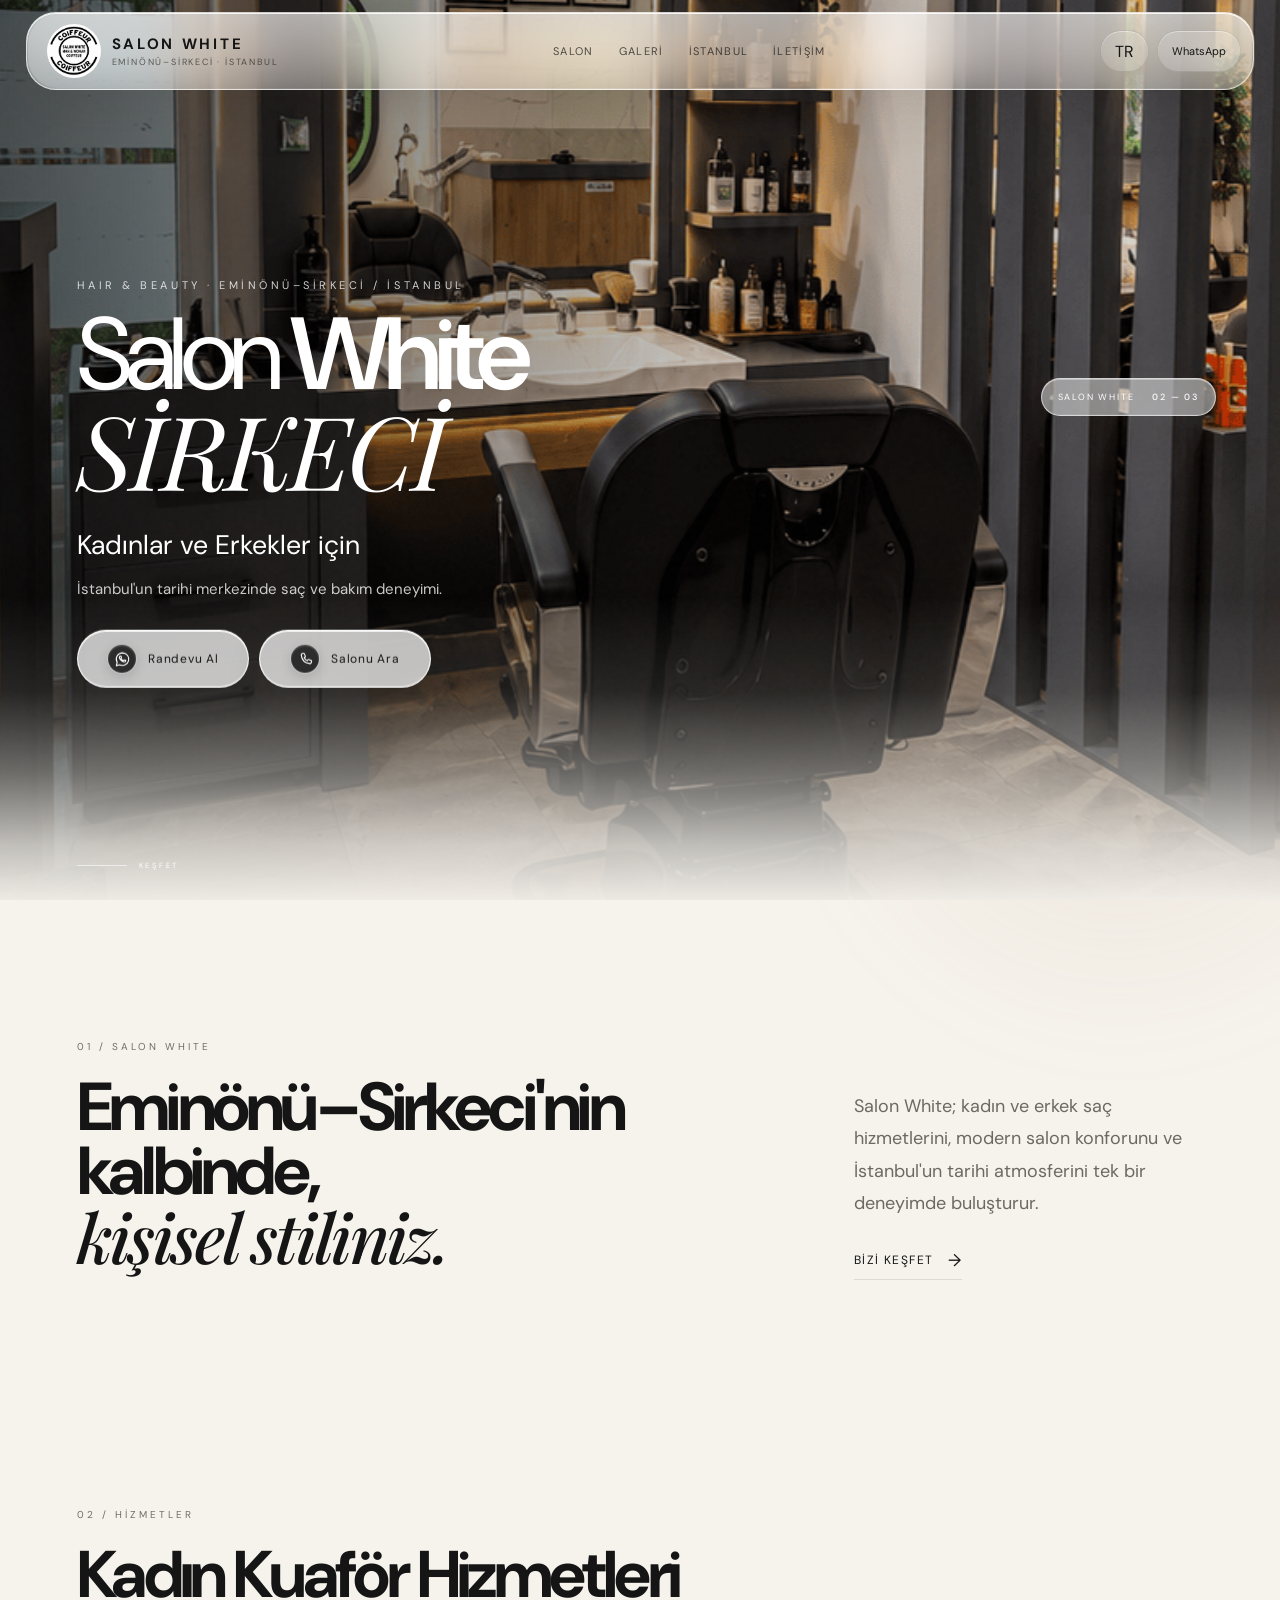
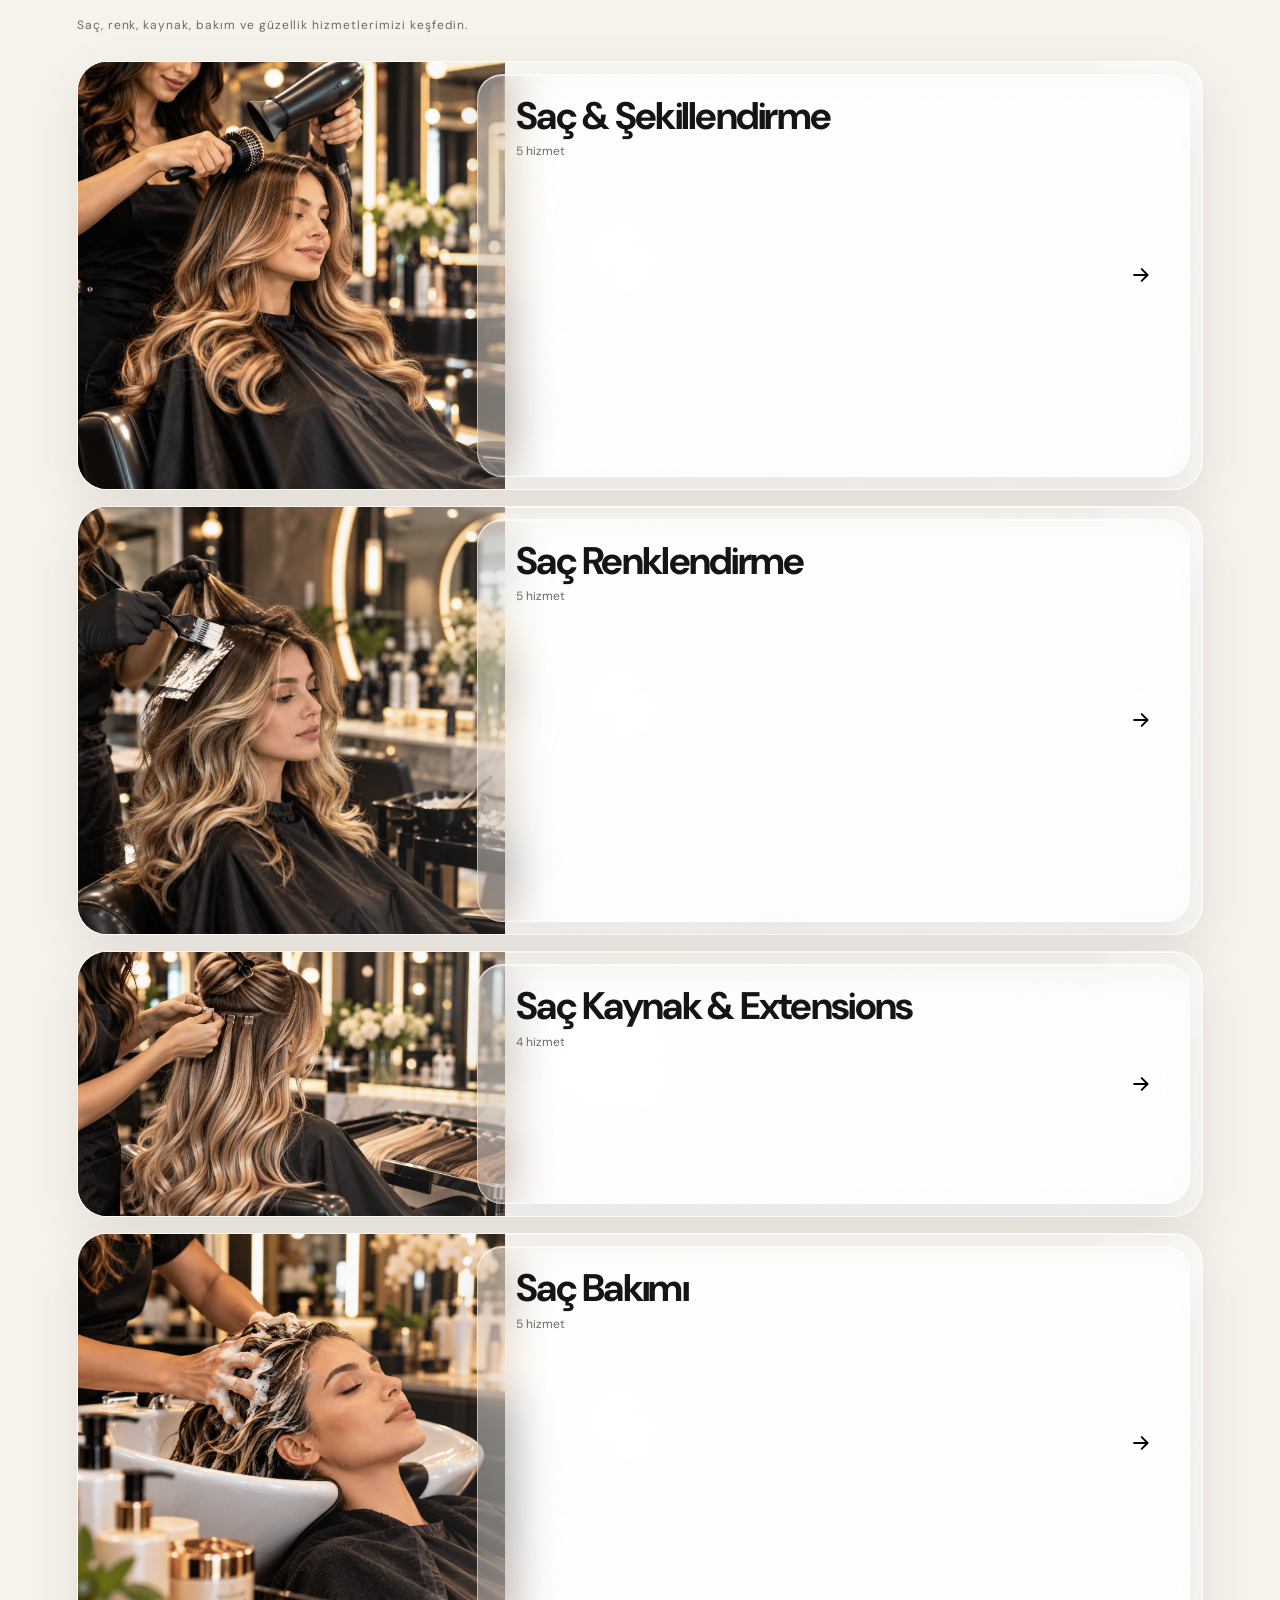
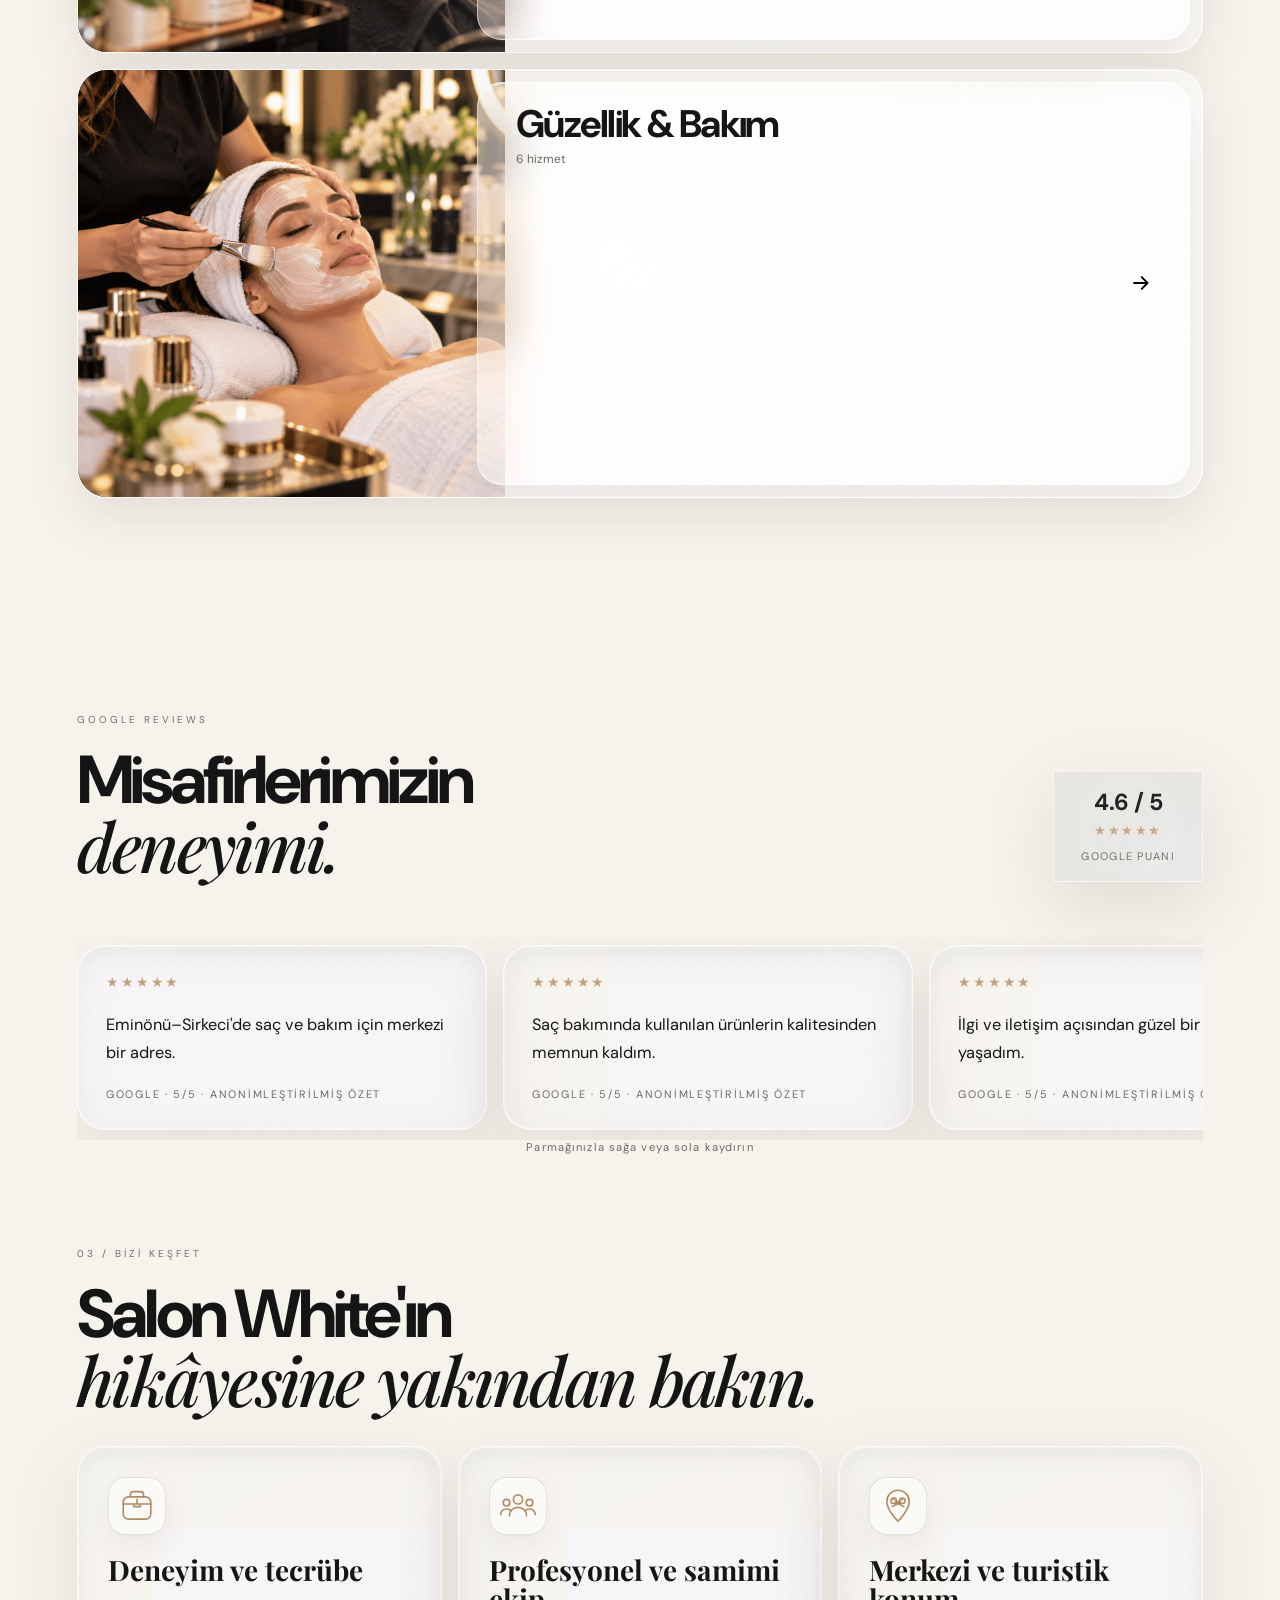
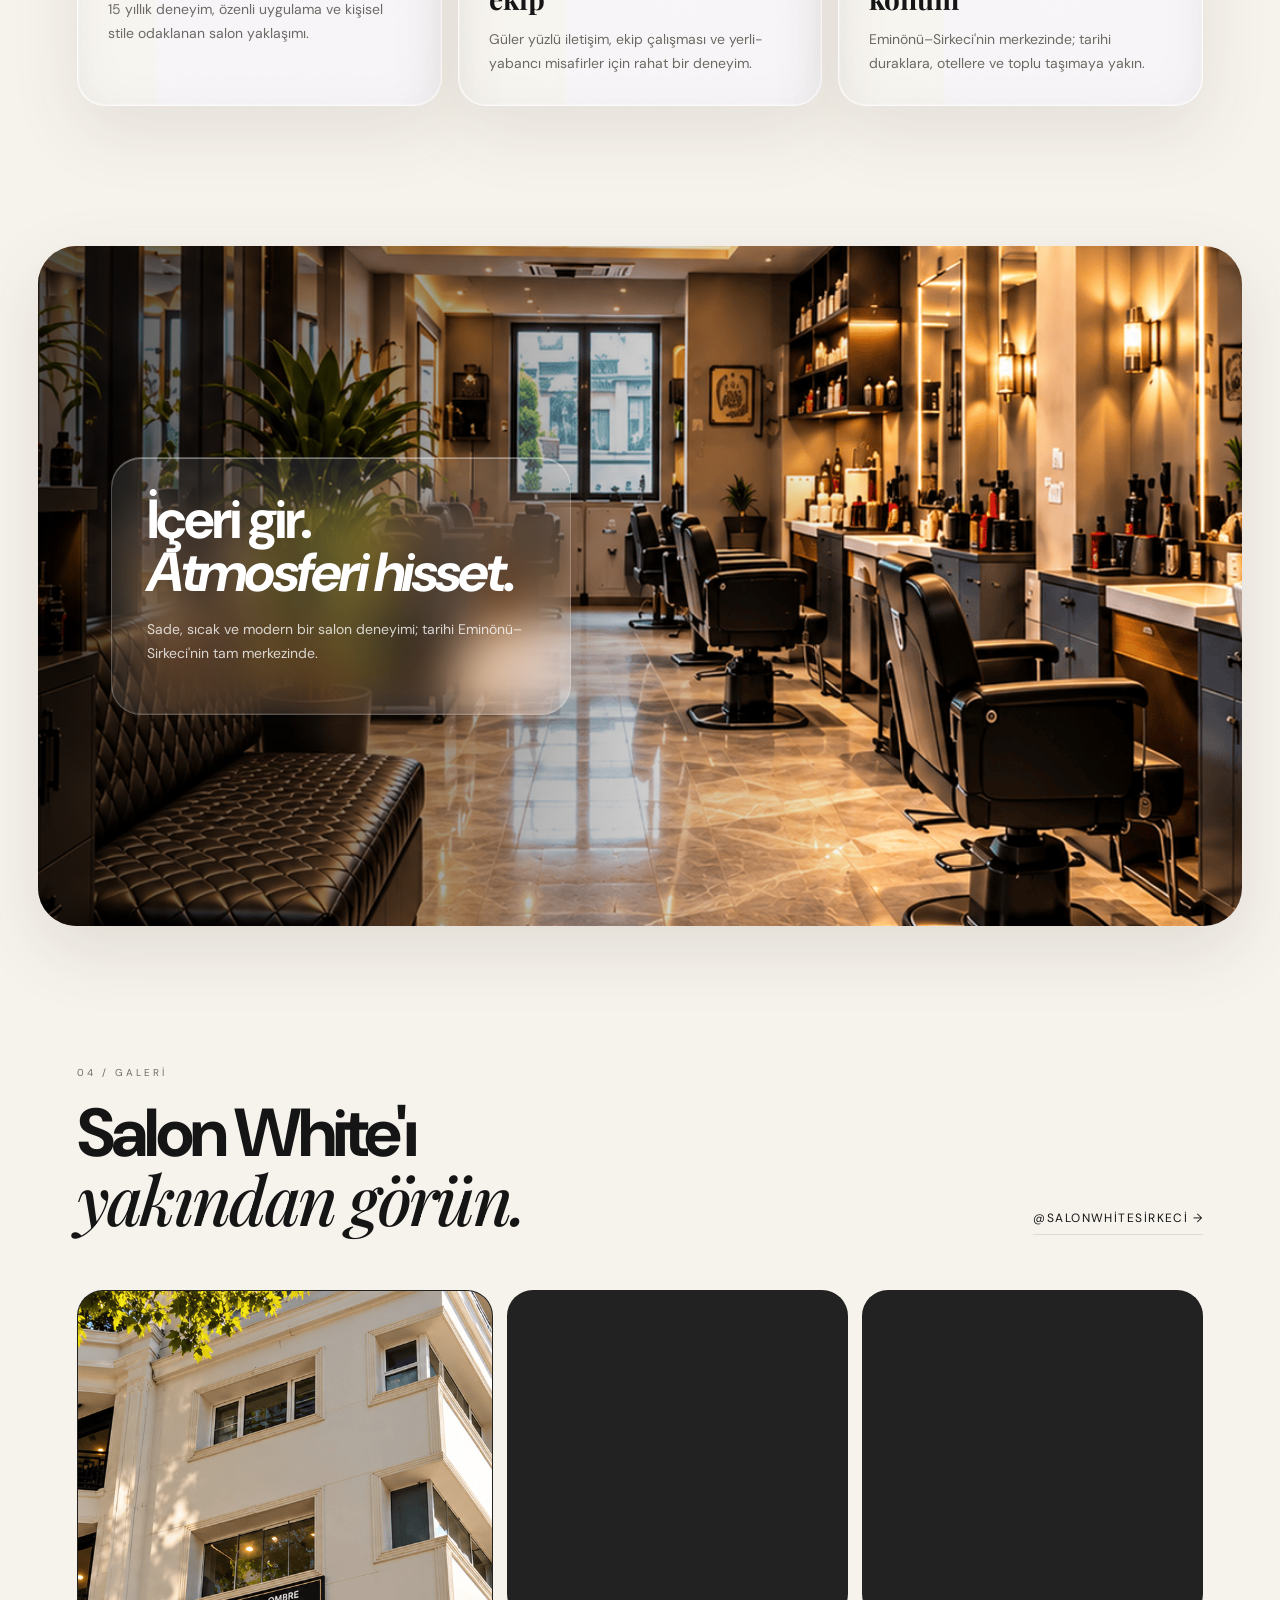
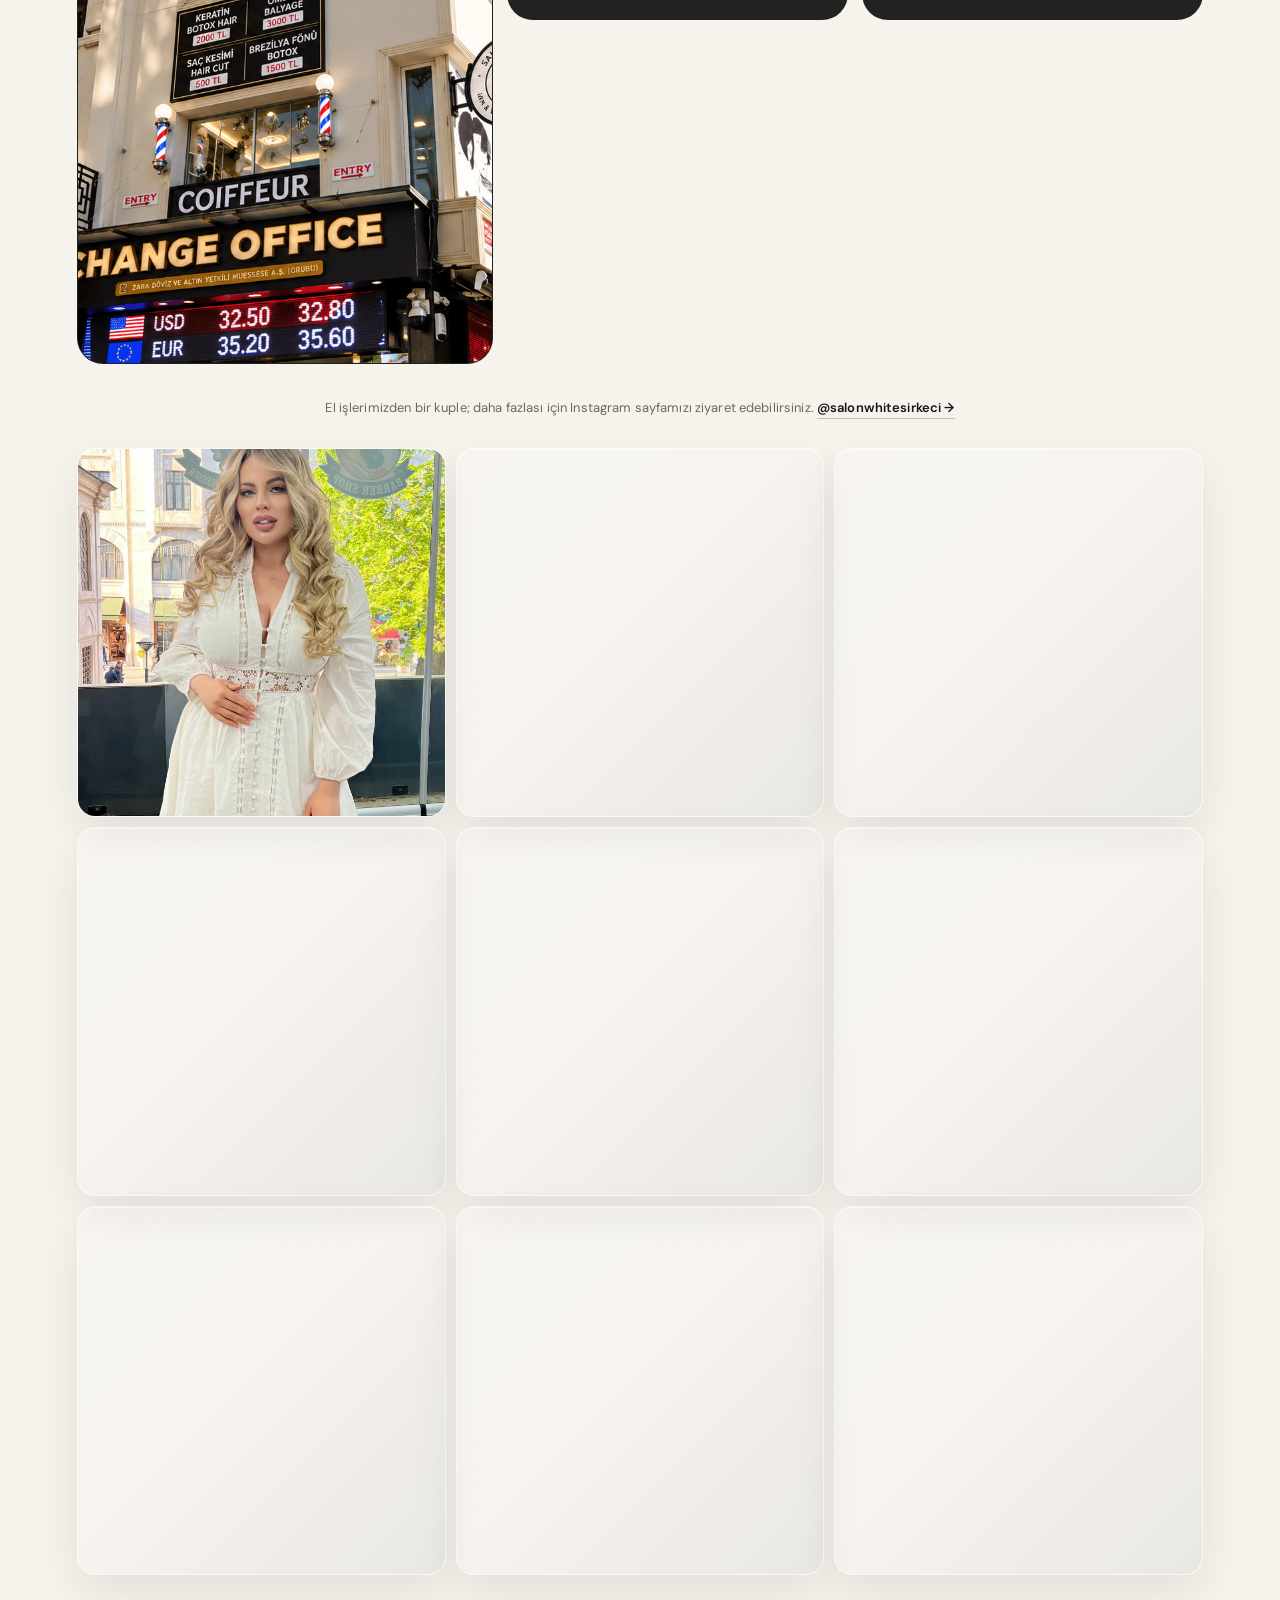
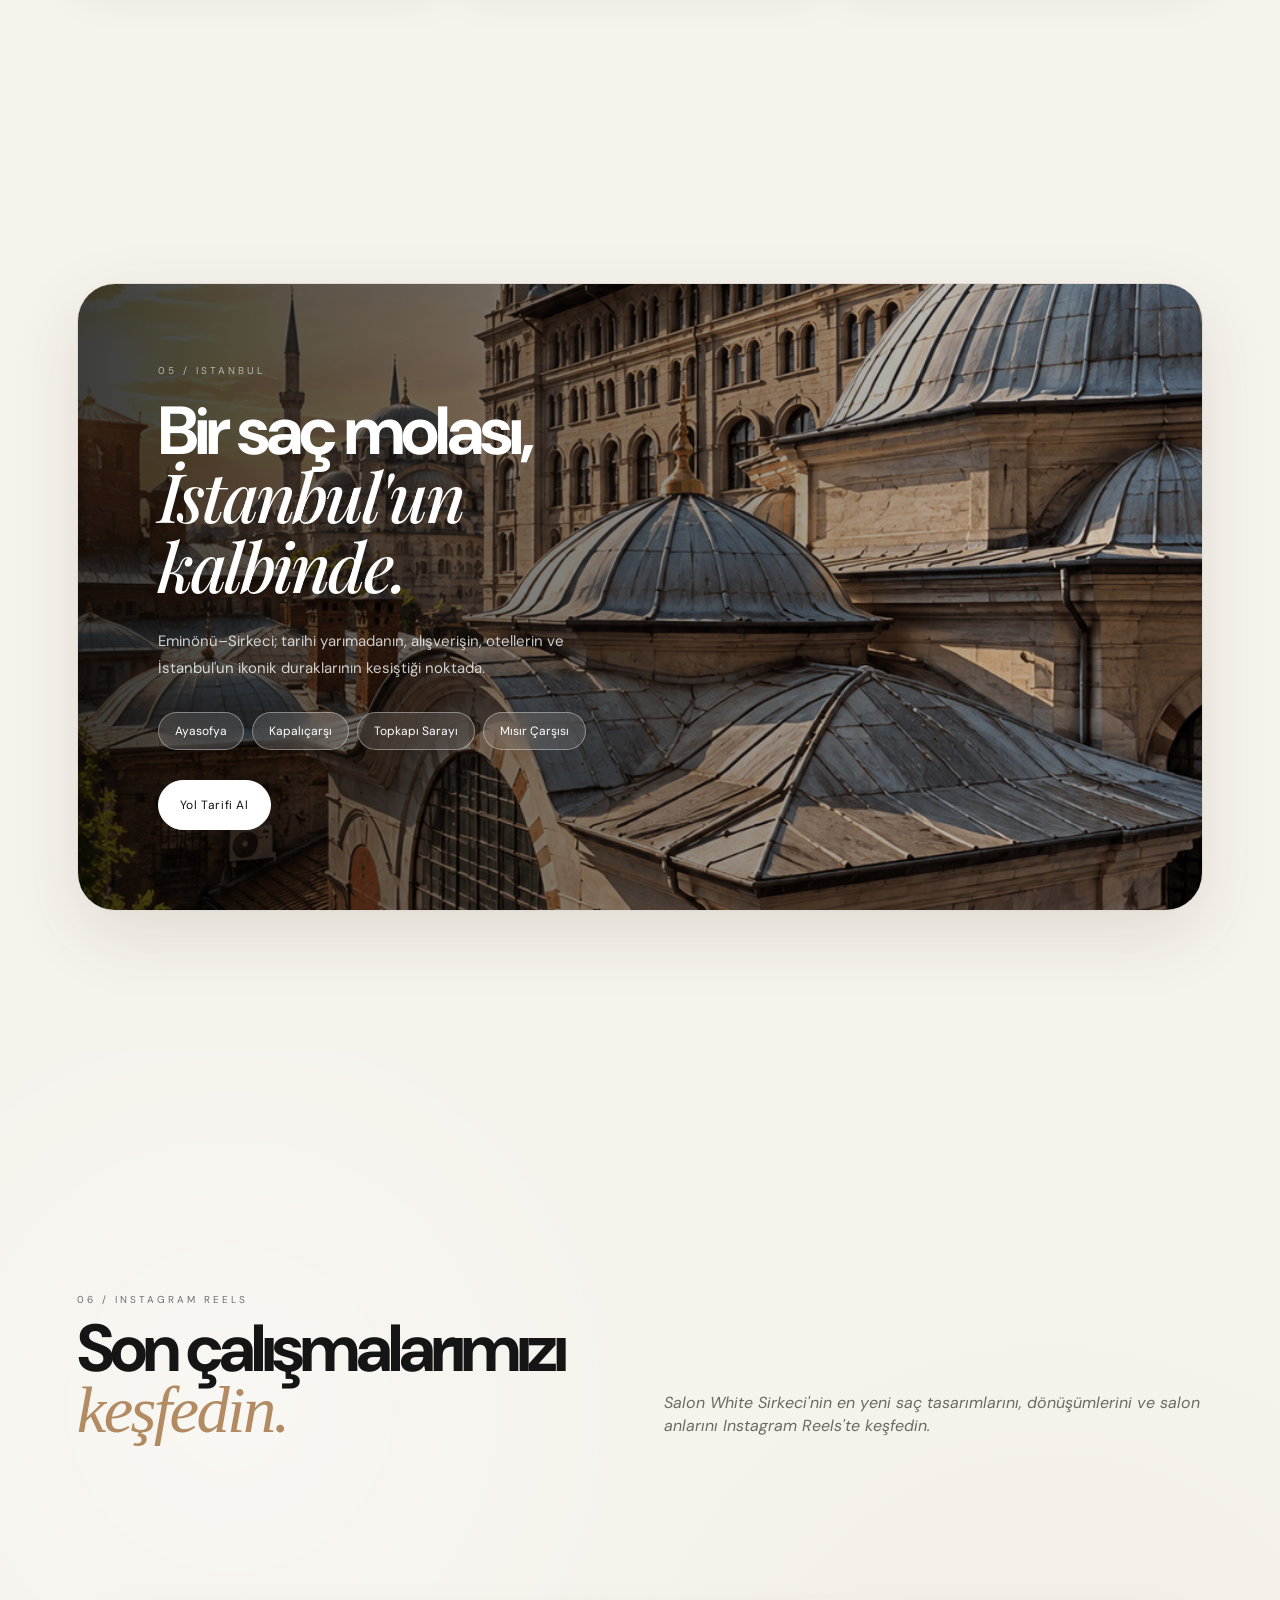
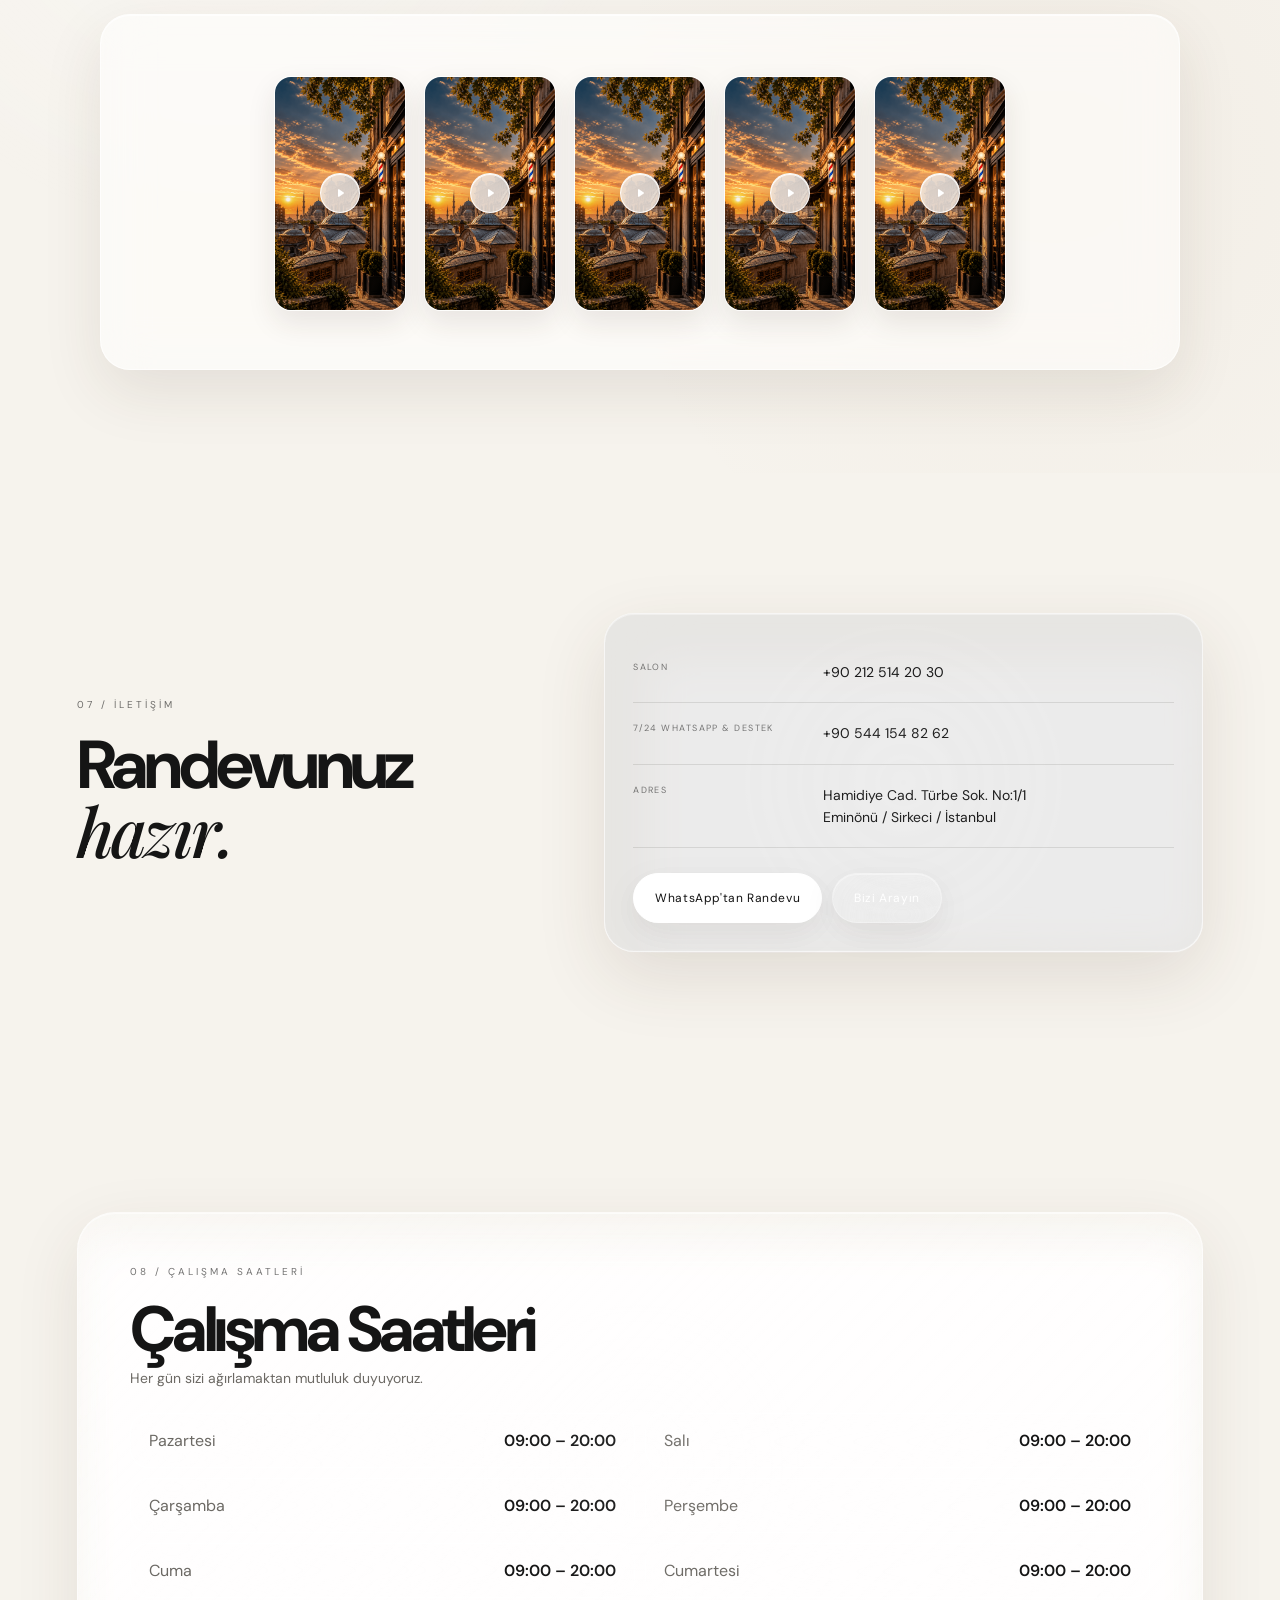
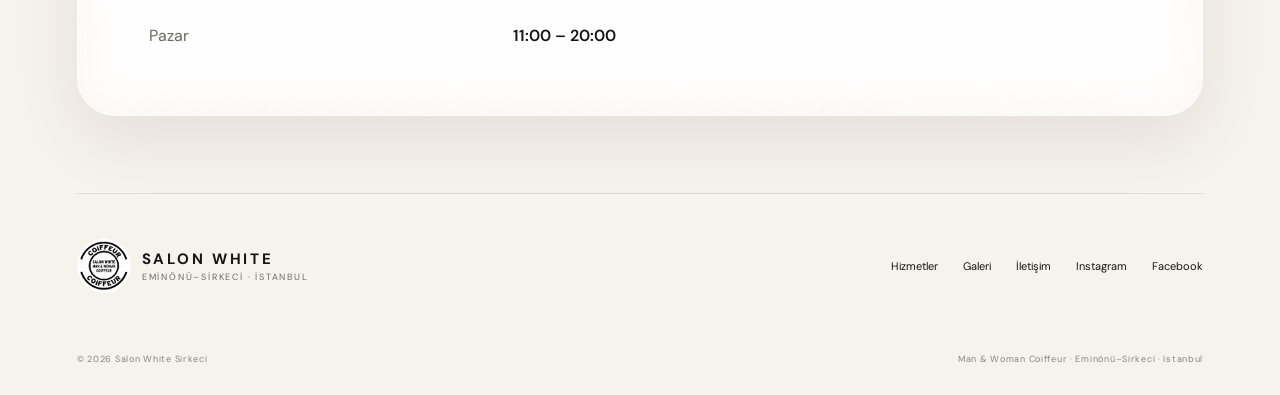
==== commit 37b477c5: "Refresh gallery lightbox assets" ====
--- a/index.html
+++ b/index.html
@@ -22,7 +22,7 @@
   <link rel="preconnect" href="https://fonts.gstatic.com" crossorigin>
   <link href="https://fonts.googleapis.com/css2?family=DM+Sans:wght@400;500;600;700&family=Playfair+Display:wght@500;600&display=swap" rel="stylesheet">
   <link rel="preload" as="image" href="assets/images/admin-slider-01-exterior.png?live=20260927-slider1-live" fetchpriority="high">
-  <link rel="stylesheet" href="style.css?v=20260928-3x3-normal">
+  <link rel="stylesheet" href="style.css?v=20260928-3x3-fix2">
   <link rel="stylesheet" href="experience-2.css">
   <script type="application/ld+json">
   {
@@ -300,7 +300,7 @@
     <div class="footer-bottom"><span>© <span id="year"></span> Salon White Sirkeci</span><span data-i18n="footer.right">Man & Woman Coiffeur · Istanbul</span></div>
   </footer>
 
-  <script src="image-slots.js?v=20260928-0210-gallery"></script><script src="app.js?v=20260928-0210-gallery"></script><script src="about-preview.js?v=20260927-1301"></script><script src="reviews.js?v=20260927-1301"></script>
+  <script src="image-slots.js?v=20260928-0210-gallery"></script><script src="app.js?v=20260928-3x3-fix2"></script><script src="about-preview.js?v=20260927-1301"></script><script src="reviews.js?v=20260927-1301"></script>
   <script src="experience-2.js?v=20260927-0702"></script>
 </body>
 </html>
--- a/style.css
+++ b/style.css
@@ -1130,7 +1130,8 @@
   .gallery-lightbox-close{top:-10px;right:-6px;width:40px;height:40px;font-size:25px}
 }
 
-.gallery-grid.gallery-grid-9{gap:10px}
+@media(min-width:561px){
+  .gallery-grid.gallery-grid-9{gap:10px}
   .gallery-grid-9 .gallery-card{border-radius:18px}
 }
 @media(max-width:560px){
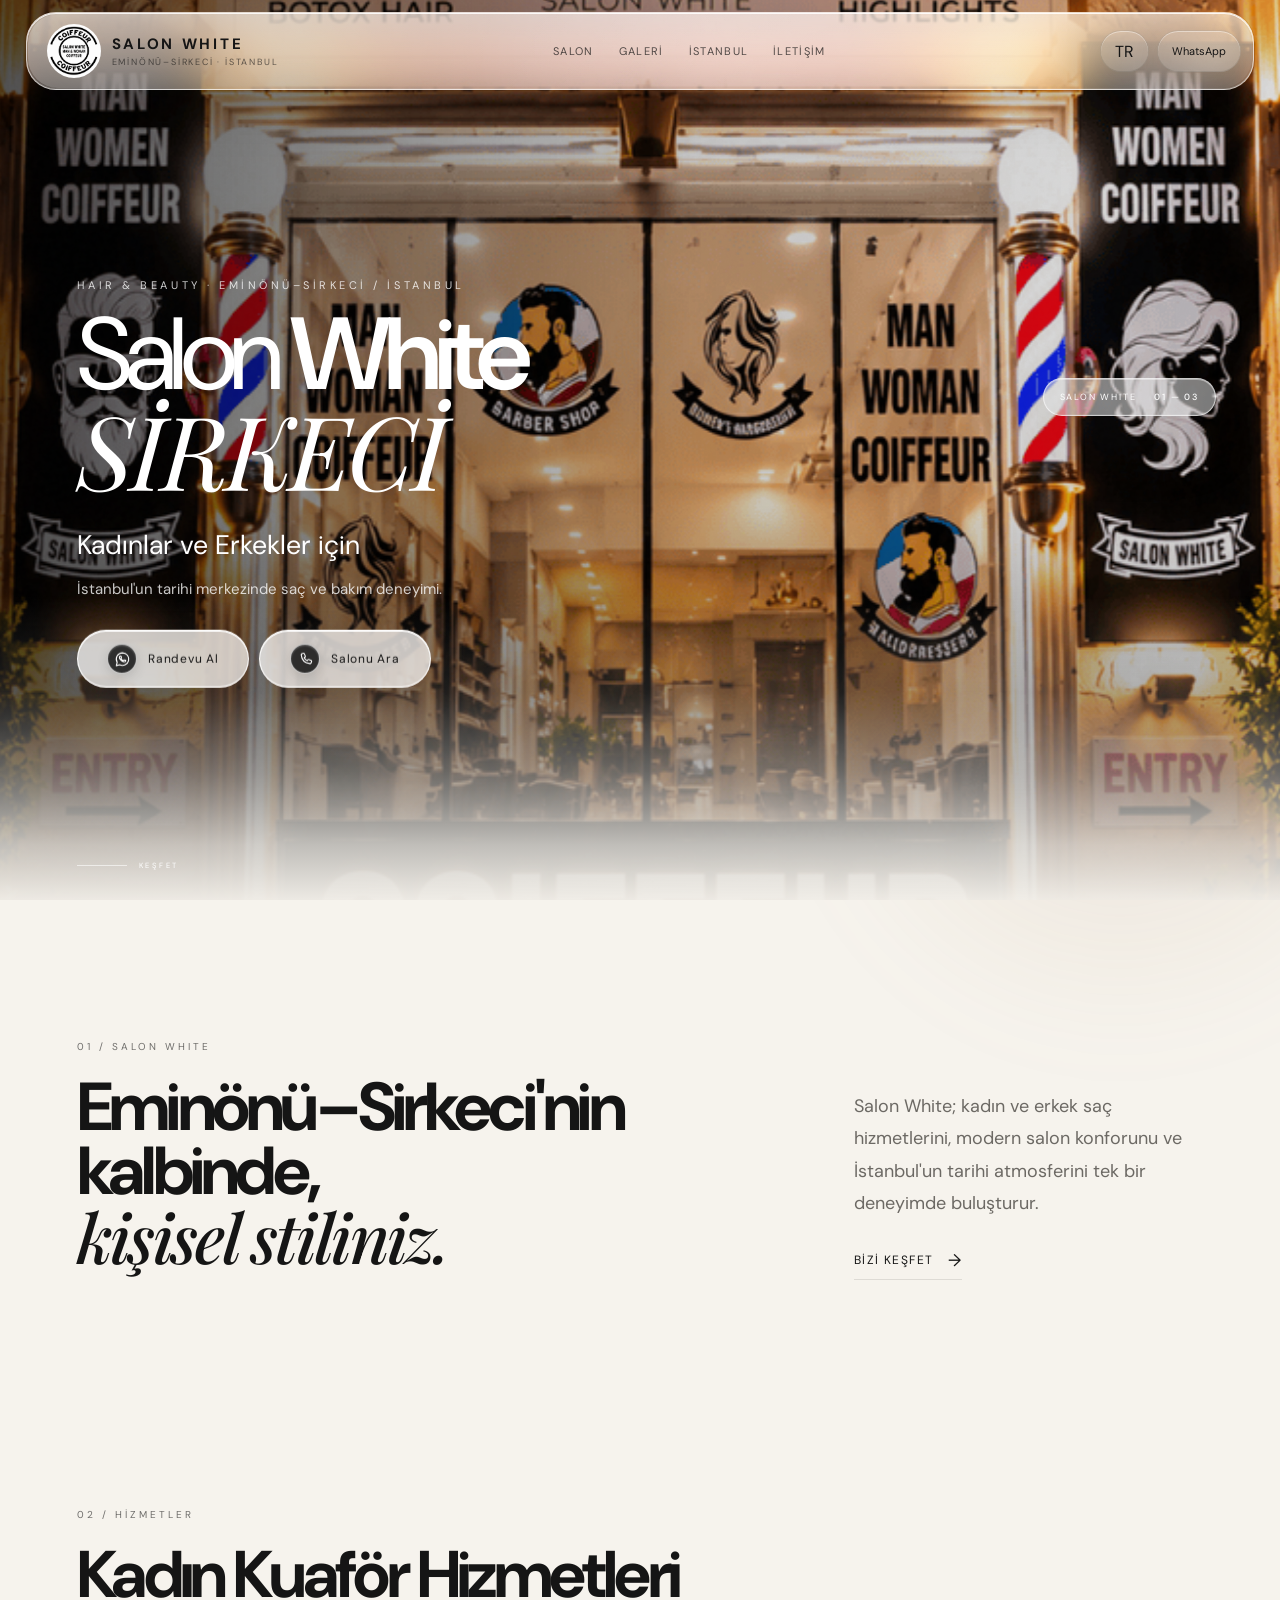
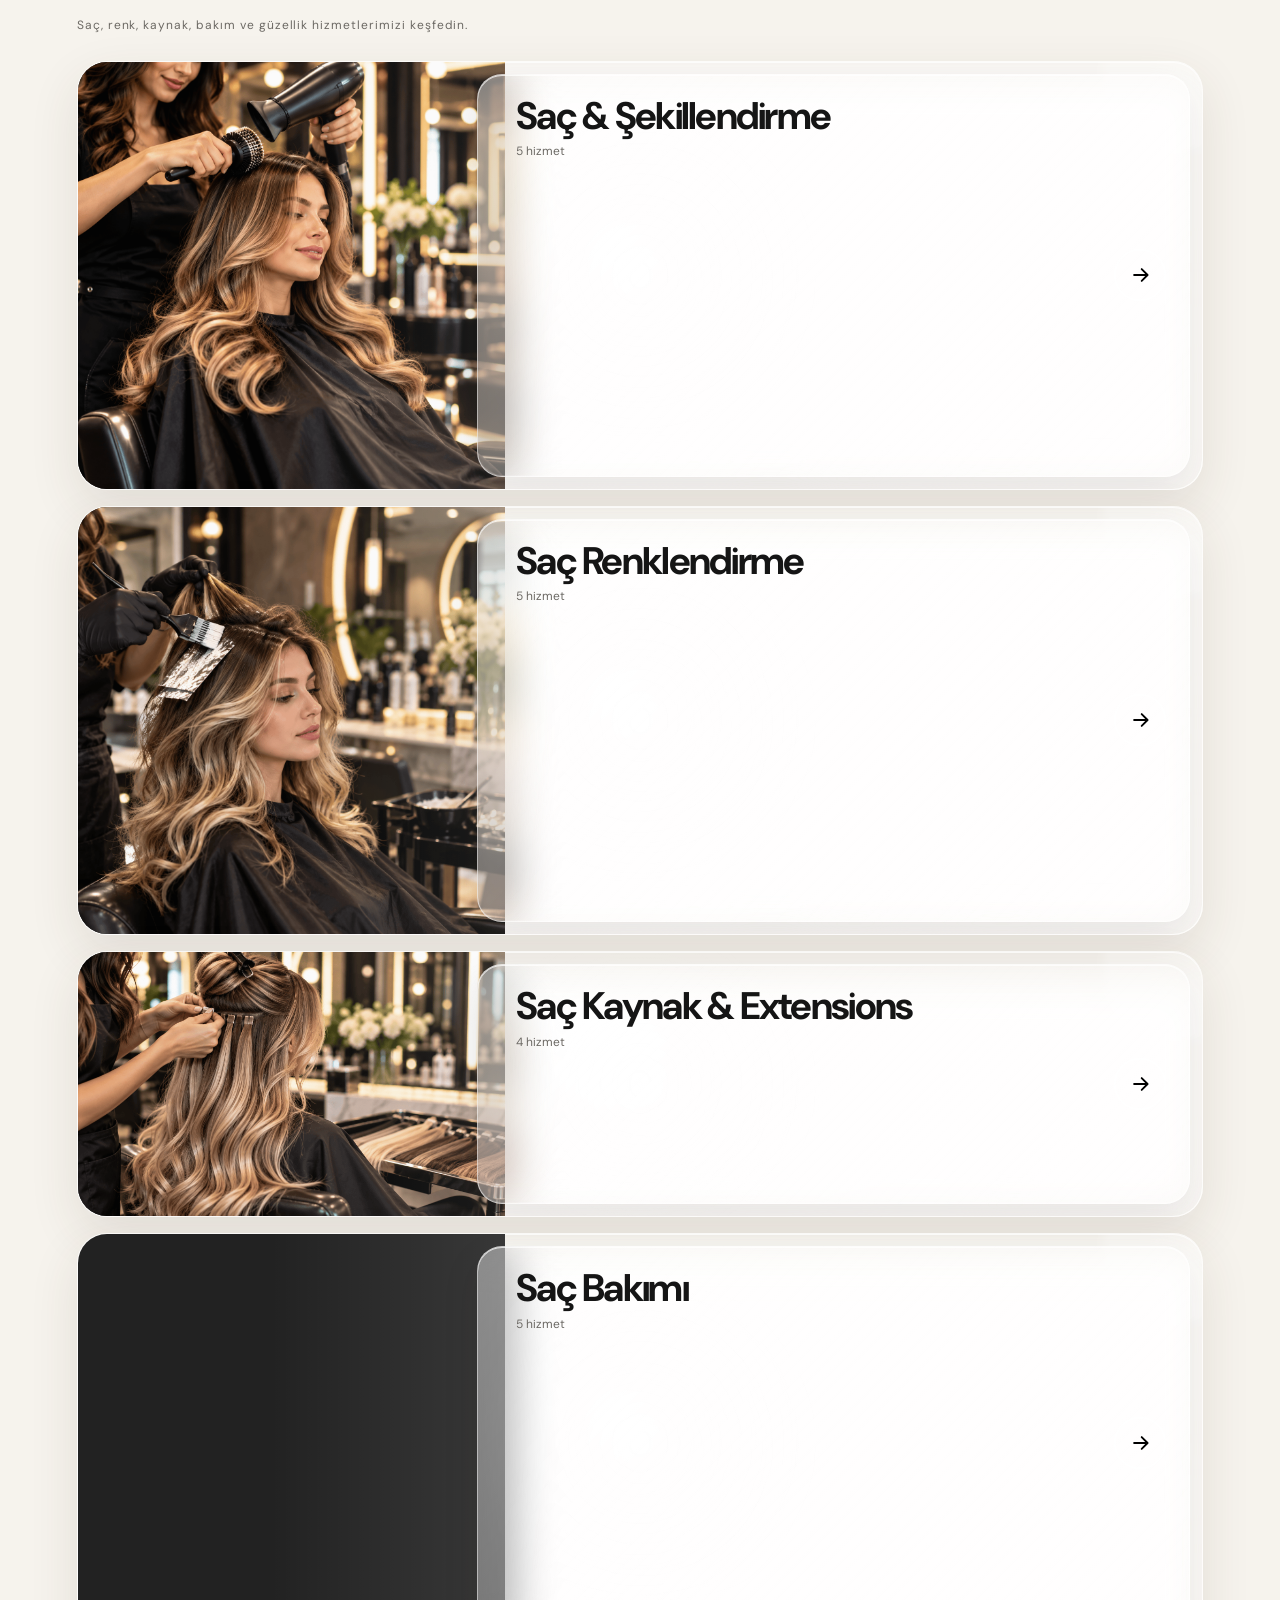
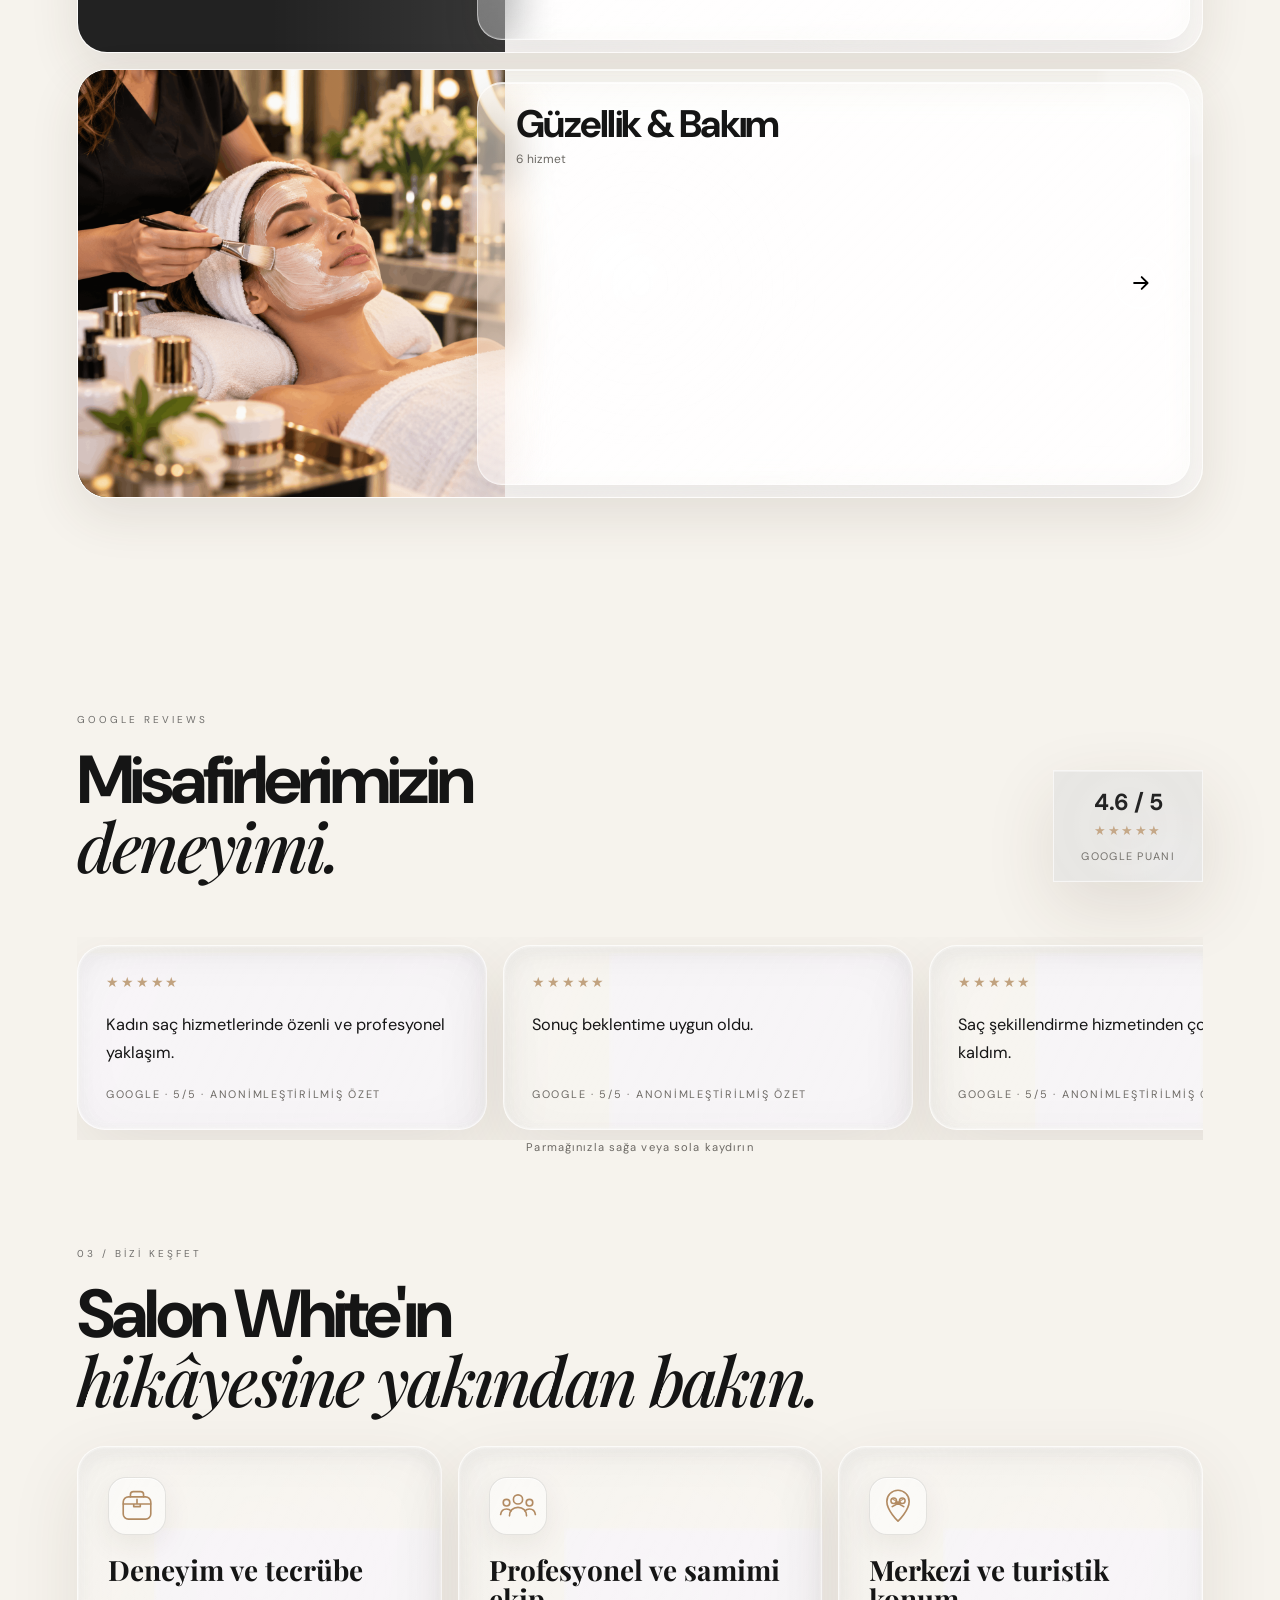
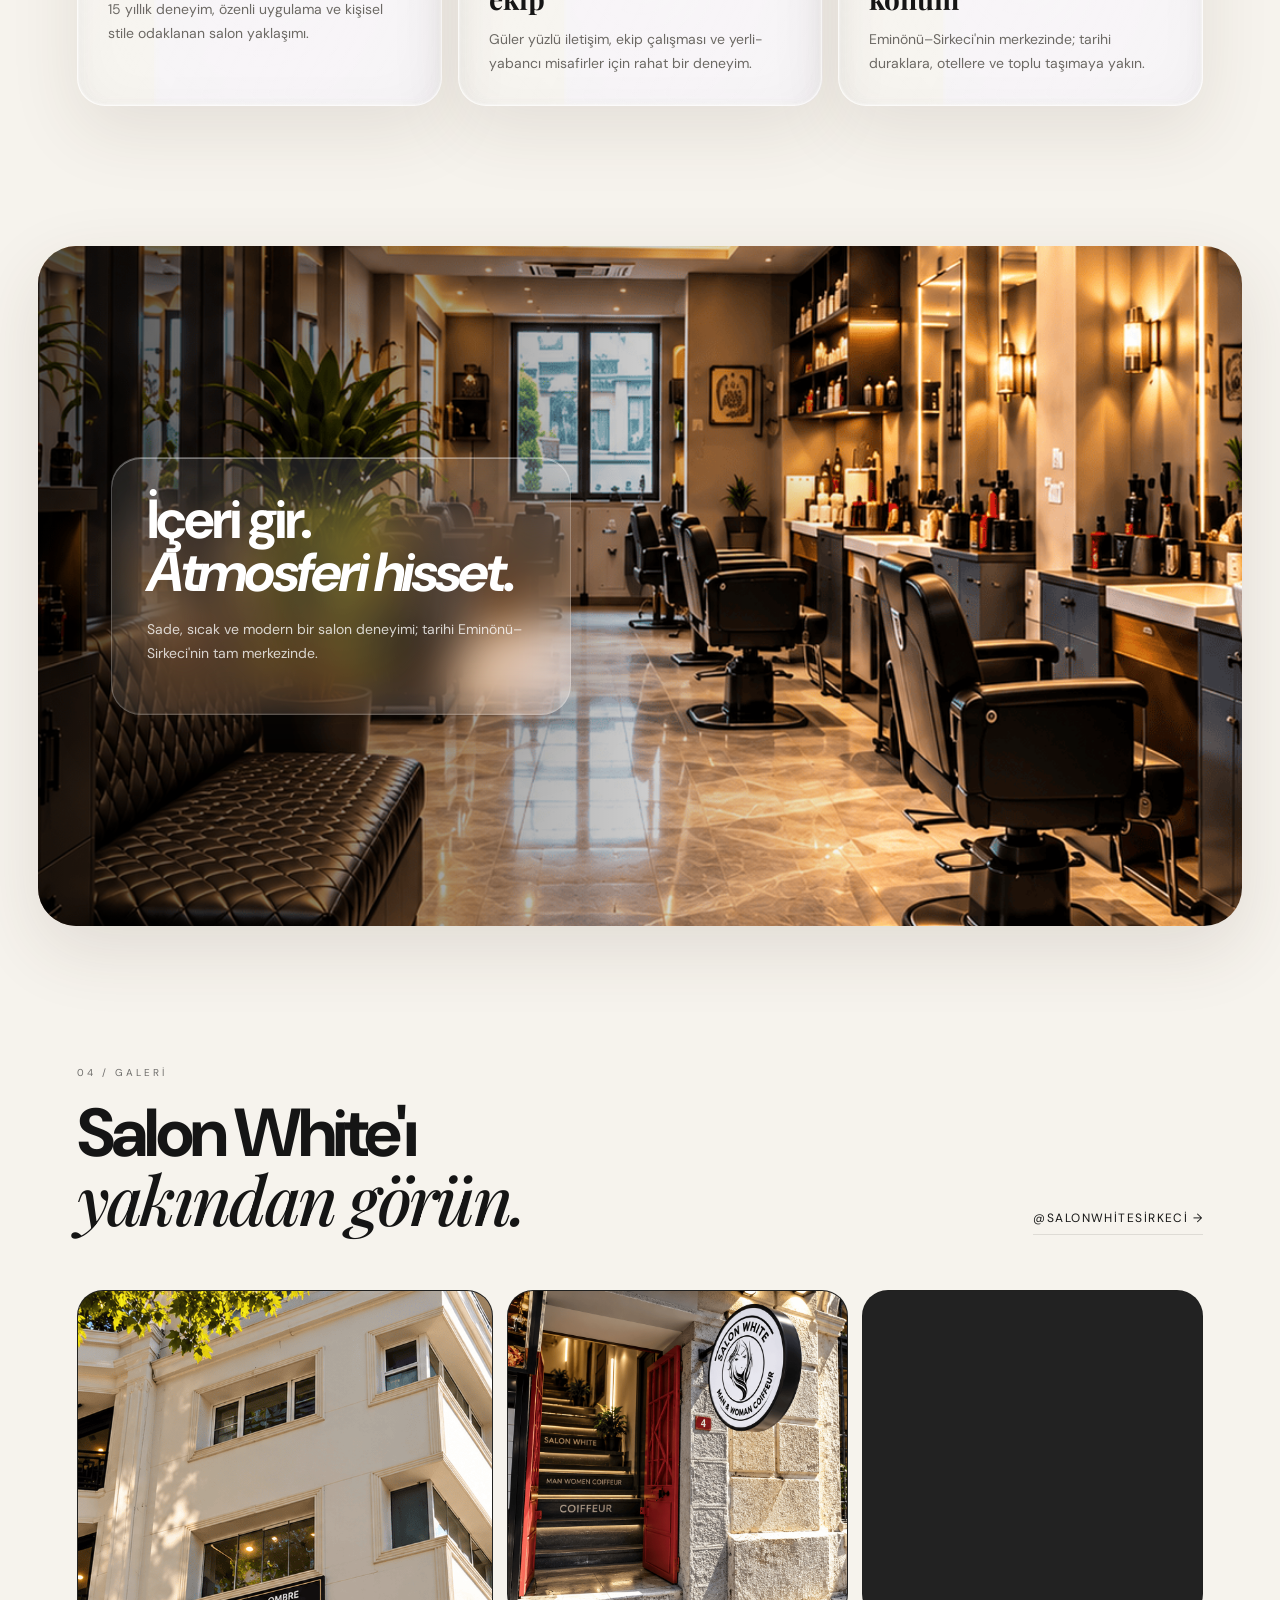
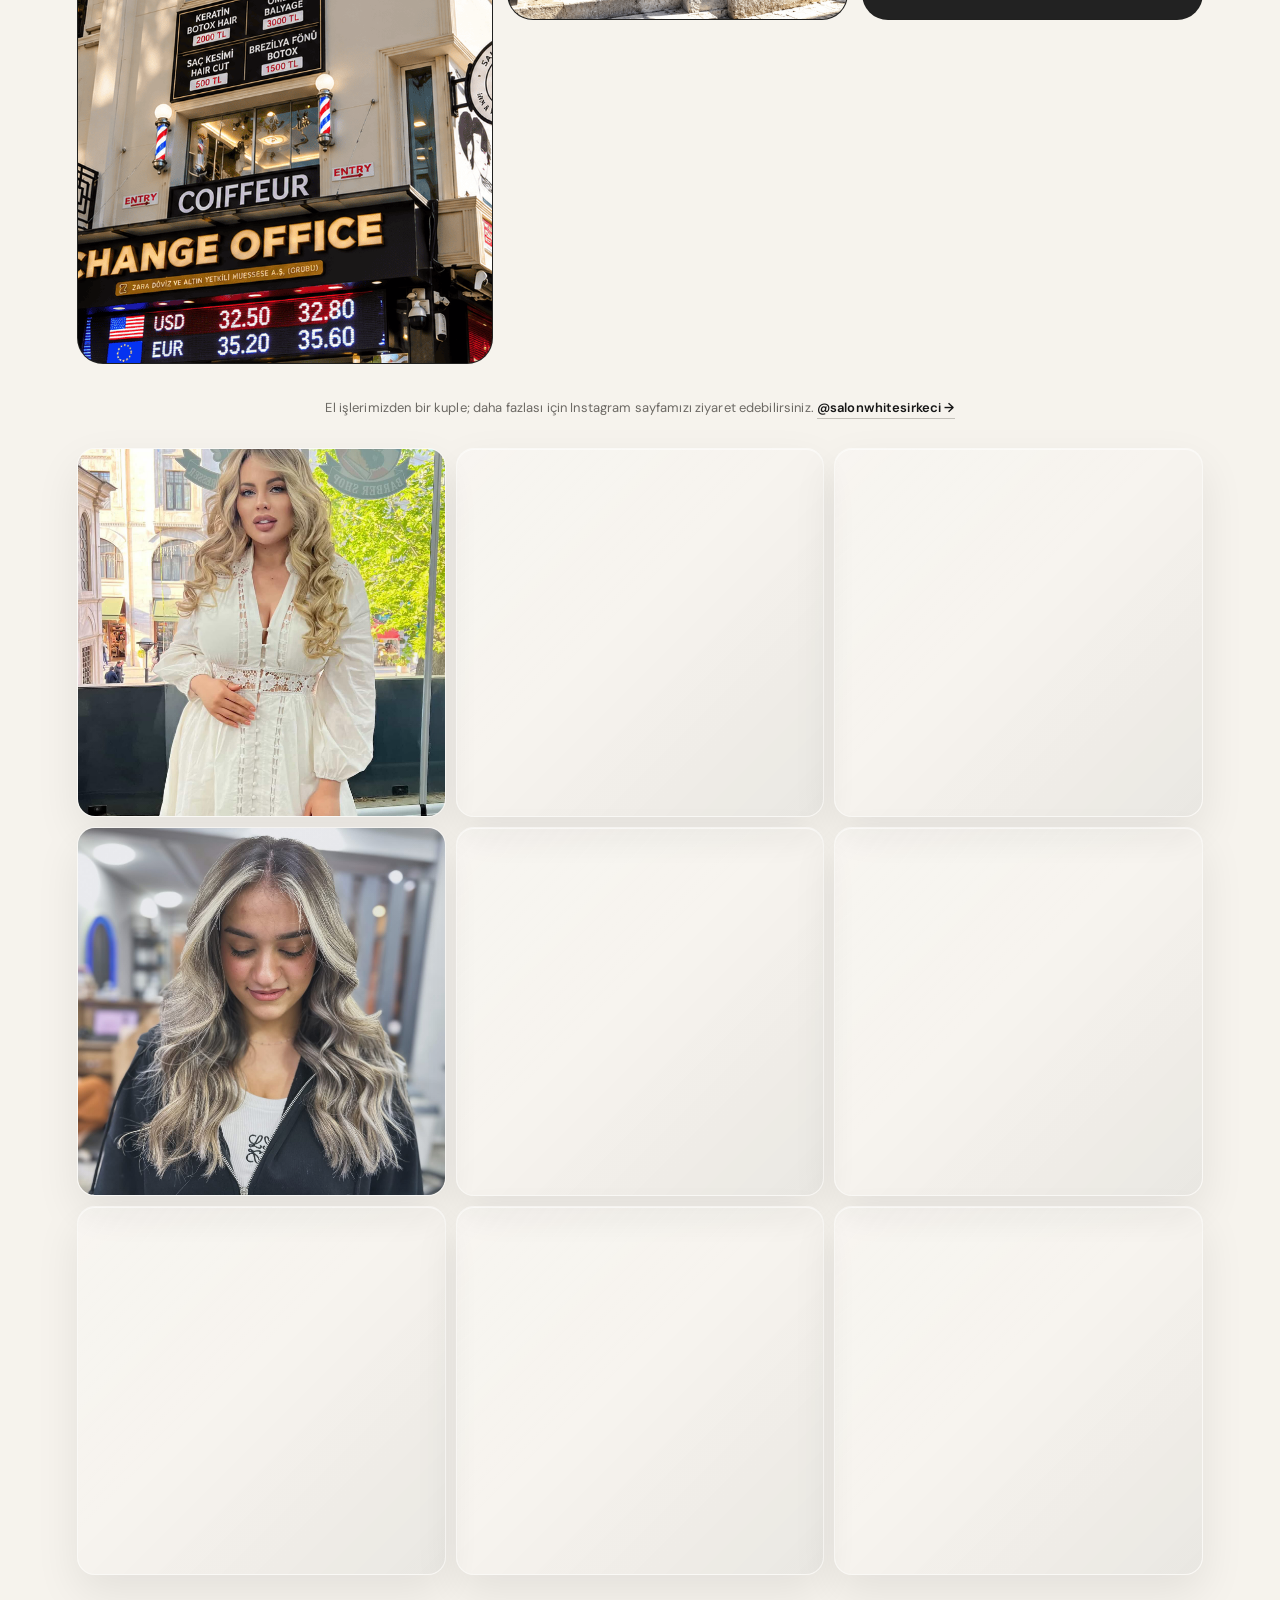
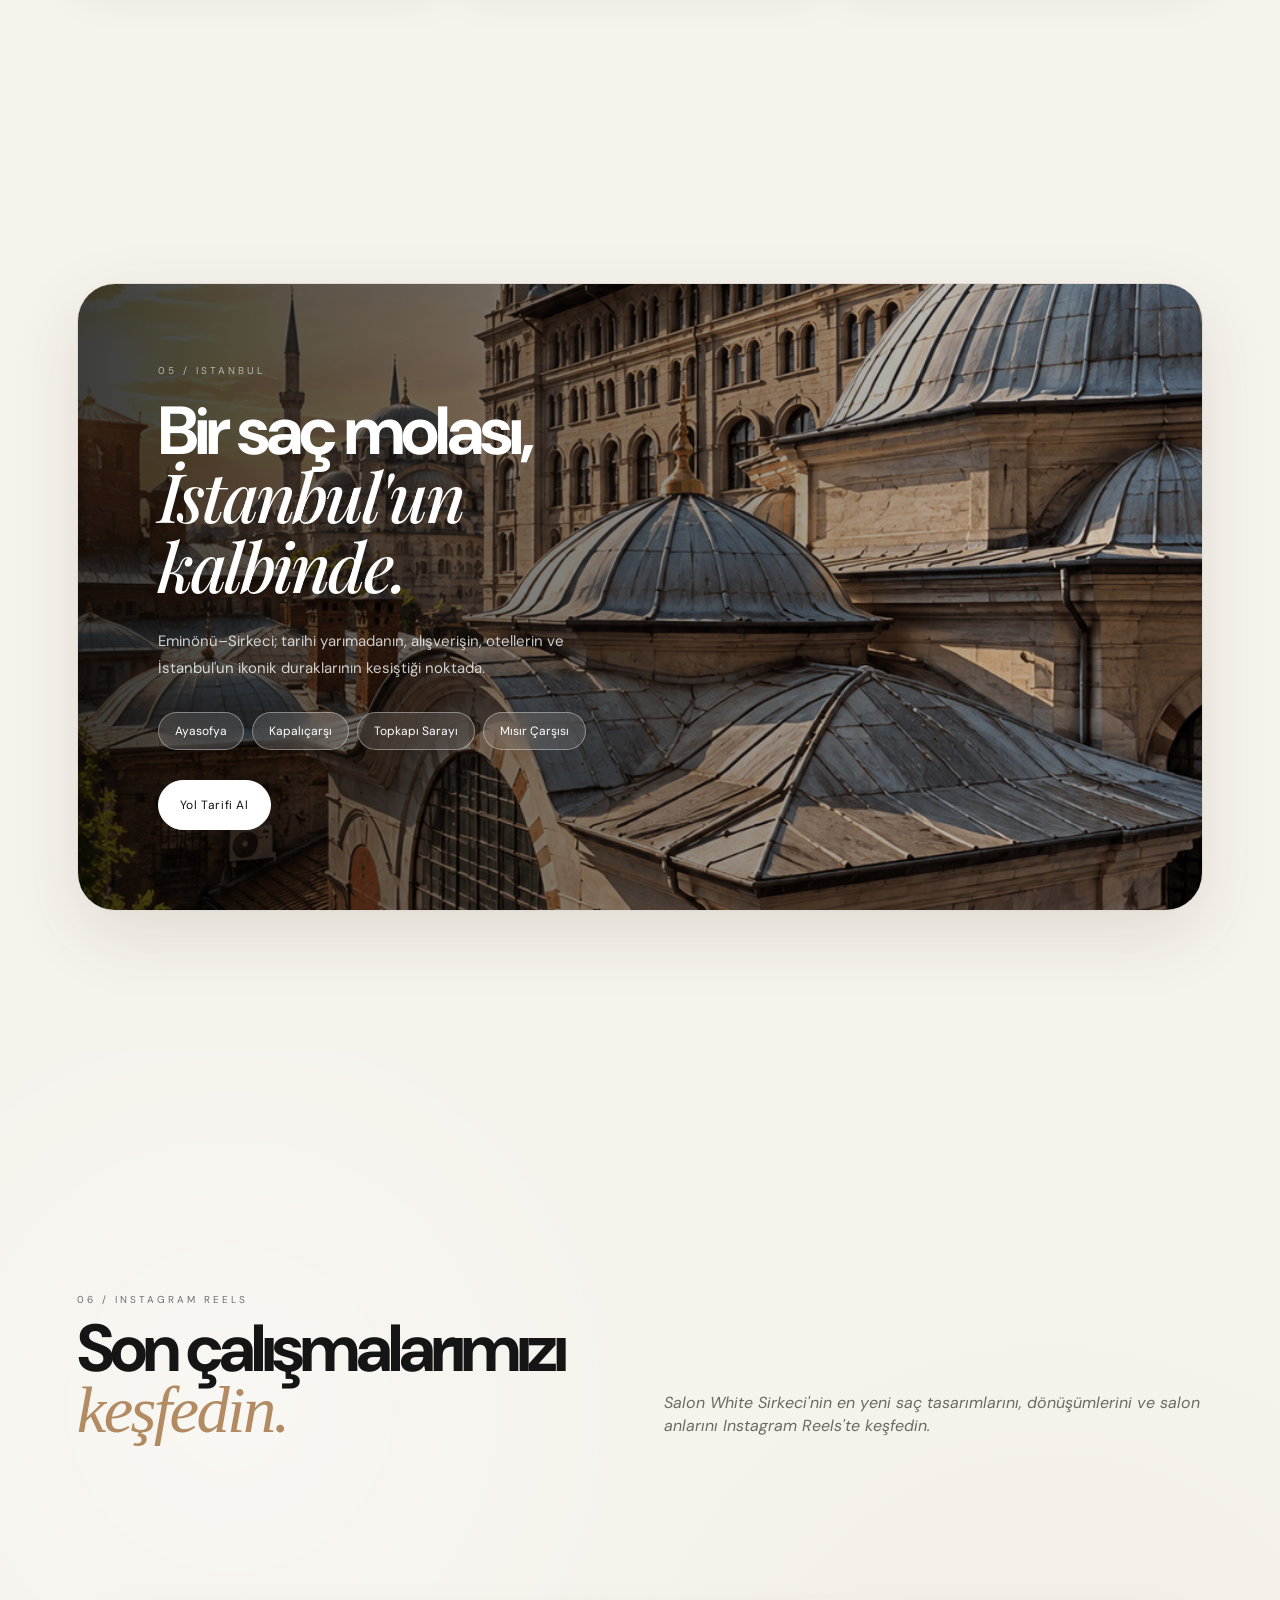
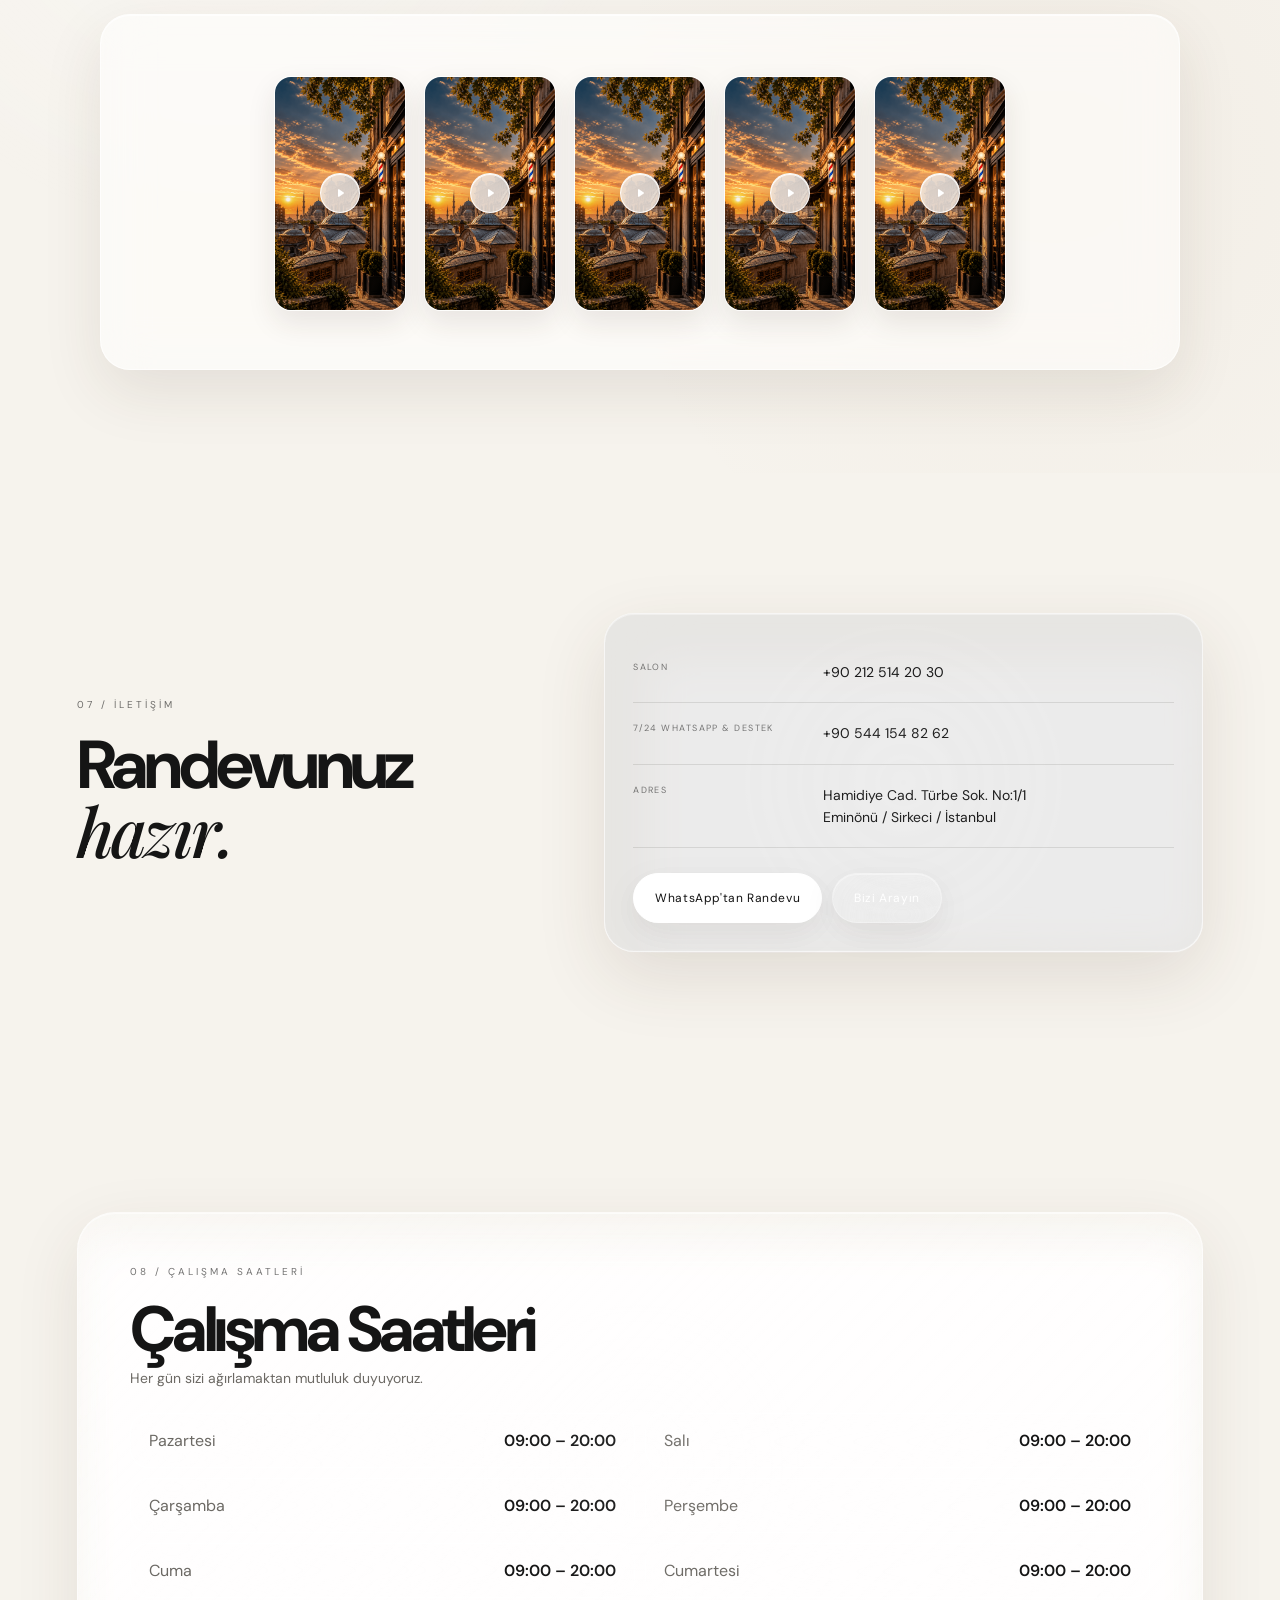
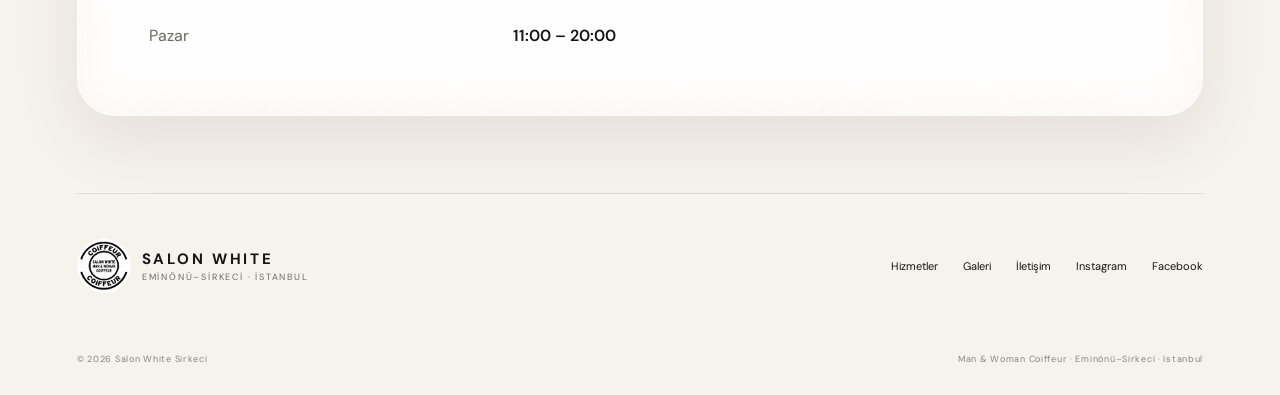
==== commit d6731a79: "Refresh liquid glass gallery styles" ====
--- a/index.html
+++ b/index.html
@@ -22,7 +22,7 @@
   <link rel="preconnect" href="https://fonts.gstatic.com" crossorigin>
   <link href="https://fonts.googleapis.com/css2?family=DM+Sans:wght@400;500;600;700&family=Playfair+Display:wght@500;600&display=swap" rel="stylesheet">
   <link rel="preload" as="image" href="assets/images/admin-slider-01-exterior.png?live=20260927-slider1-live" fetchpriority="high">
-  <link rel="stylesheet" href="style.css?v=20260928-3x3-fix2">
+  <link rel="stylesheet" href="style.css?v=20260928-liquidglass">
   <link rel="stylesheet" href="experience-2.css">
   <script type="application/ld+json">
   {
--- a/style.css
+++ b/style.css
@@ -1075,13 +1075,20 @@
   align-items:center;
   justify-content:center;
   padding:20px;
-  background:rgba(0,0,0,.82);
+  background:rgba(235,239,236,.34);
+  -webkit-backdrop-filter:blur(26px) saturate(145%);
+  backdrop-filter:blur(26px) saturate(145%);
 }
 .gallery-lightbox[hidden]{display:none}
 .gallery-lightbox-backdrop{
   position:absolute;
   inset:0;
-  background:rgba(0,0,0,.82);
+  background:
+    radial-gradient(circle at 18% 18%,rgba(255,255,255,.42),transparent 34%),
+    radial-gradient(circle at 82% 76%,rgba(255,255,255,.28),transparent 38%),
+    linear-gradient(135deg,rgba(255,255,255,.28),rgba(225,231,228,.18));
+  -webkit-backdrop-filter:blur(30px) saturate(150%);
+  backdrop-filter:blur(30px) saturate(150%);
 }
 .gallery-lightbox-dialog{
   position:relative;
@@ -1089,10 +1096,12 @@
   width:min(92vw,1000px);
   max-height:92vh;
   padding:0;
-  border:0;
-  border-radius:14px;
-  background:#fff;
-  box-shadow:0 25px 80px rgba(0,0,0,.45);
+  border:1px solid rgba(255,255,255,.72);
+  border-radius:18px;
+  background:rgba(255,255,255,.22);
+  -webkit-backdrop-filter:blur(18px) saturate(135%);
+  backdrop-filter:blur(18px) saturate(135%);
+  box-shadow:0 24px 70px rgba(44,54,50,.22),0 2px 0 rgba(255,255,255,.55) inset;
   overflow:visible;
 }
 .gallery-lightbox-dialog img{
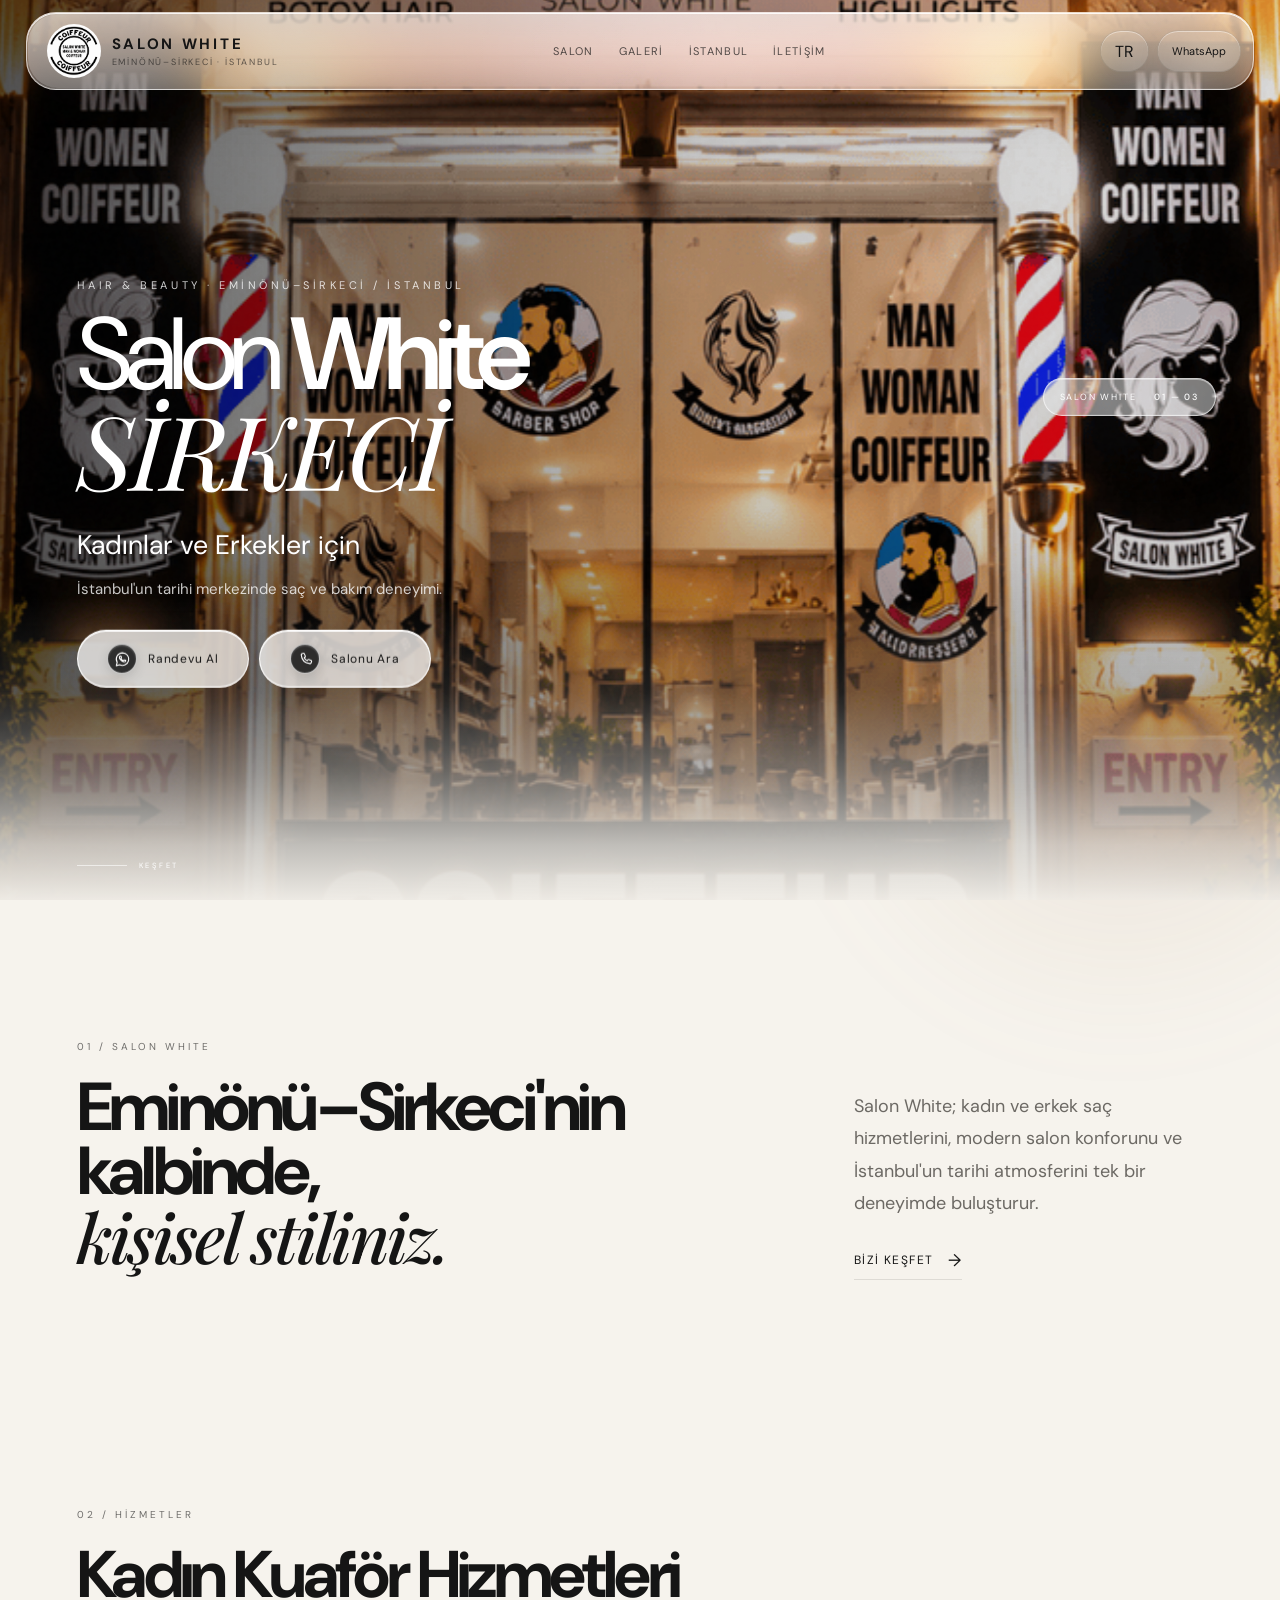
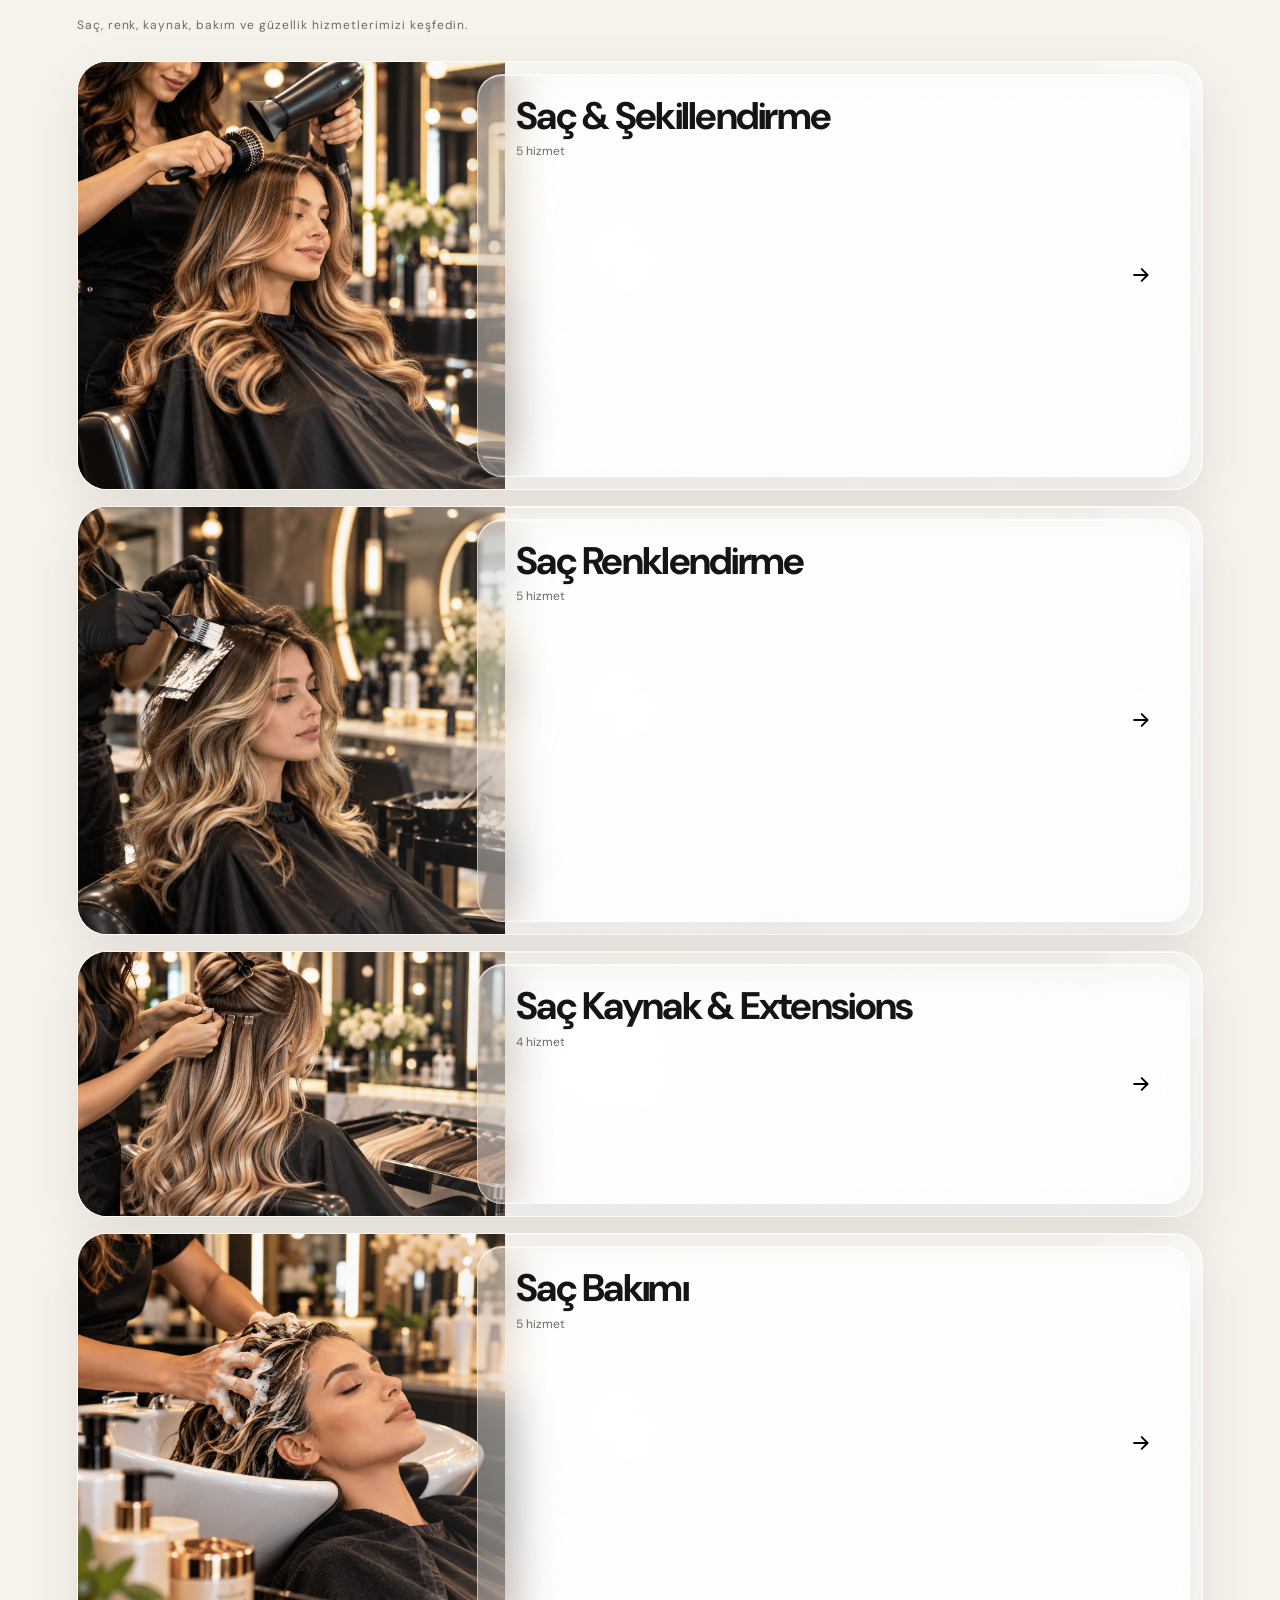
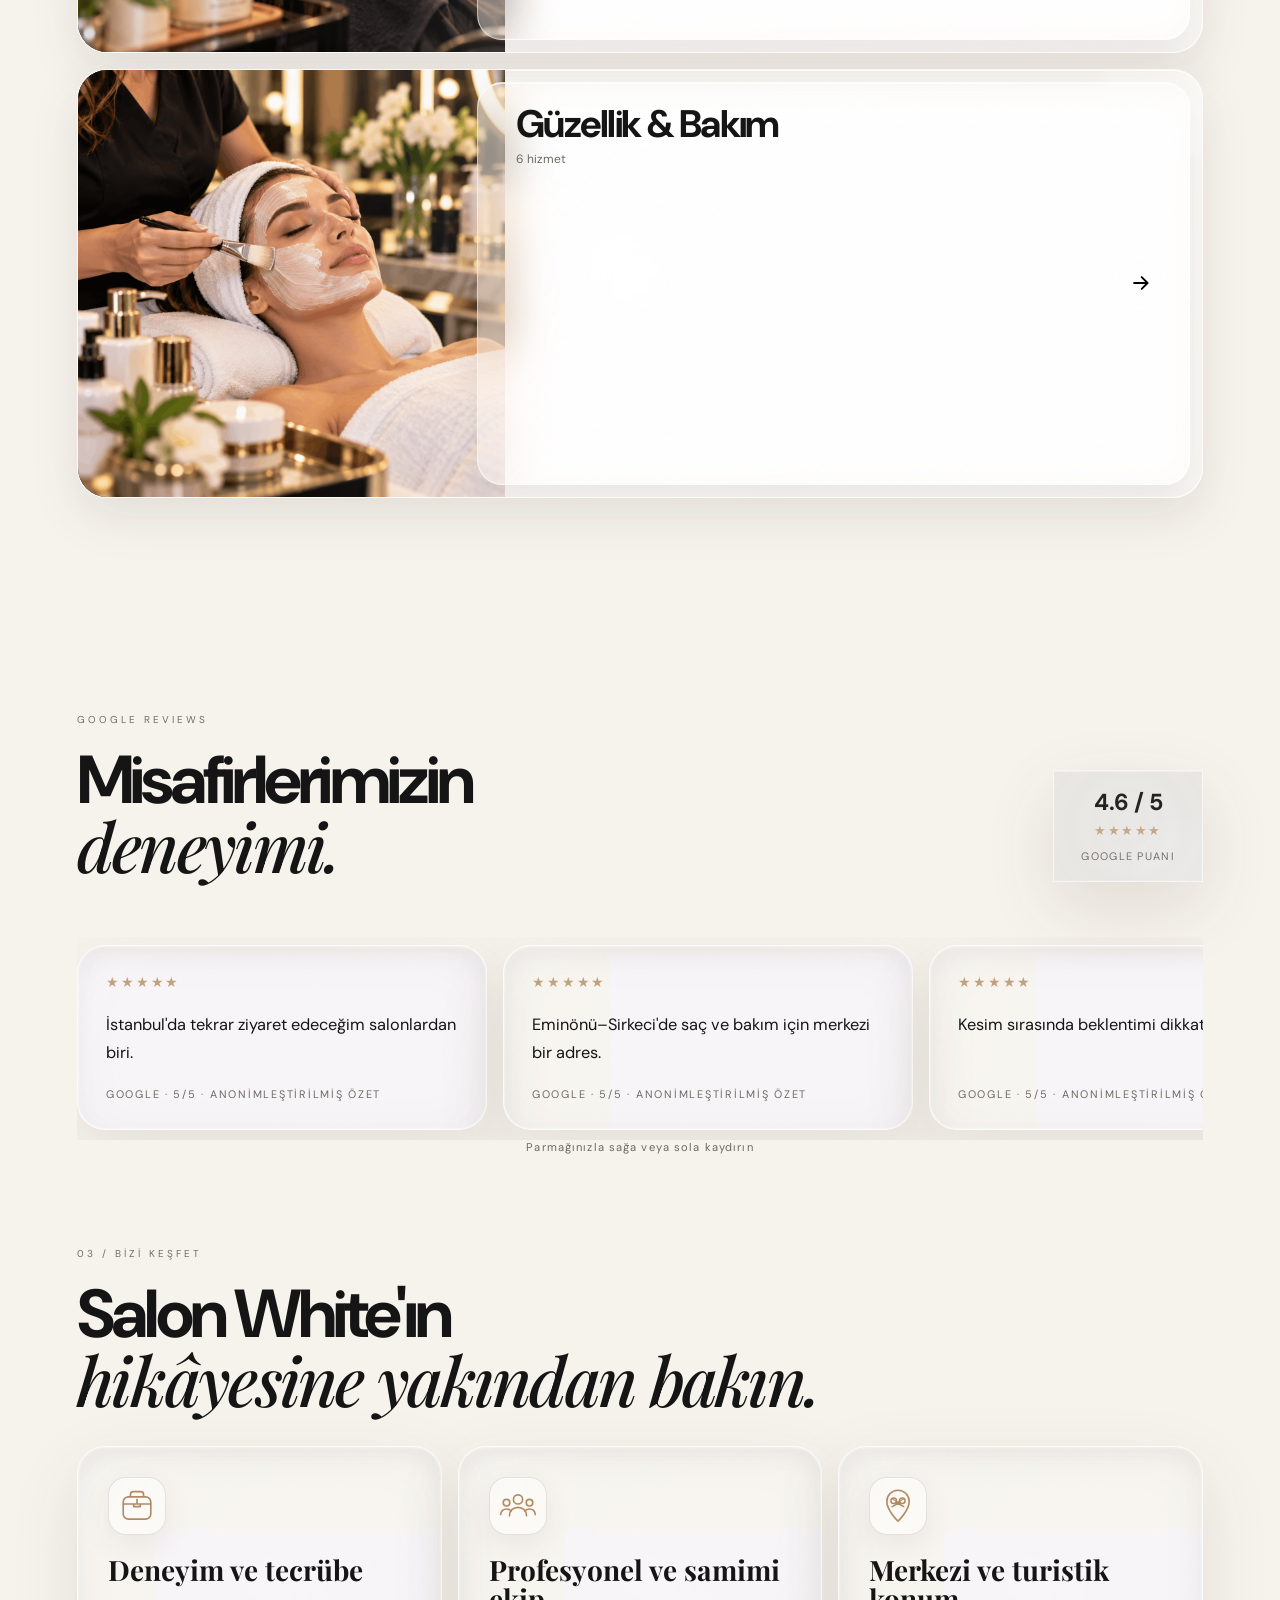
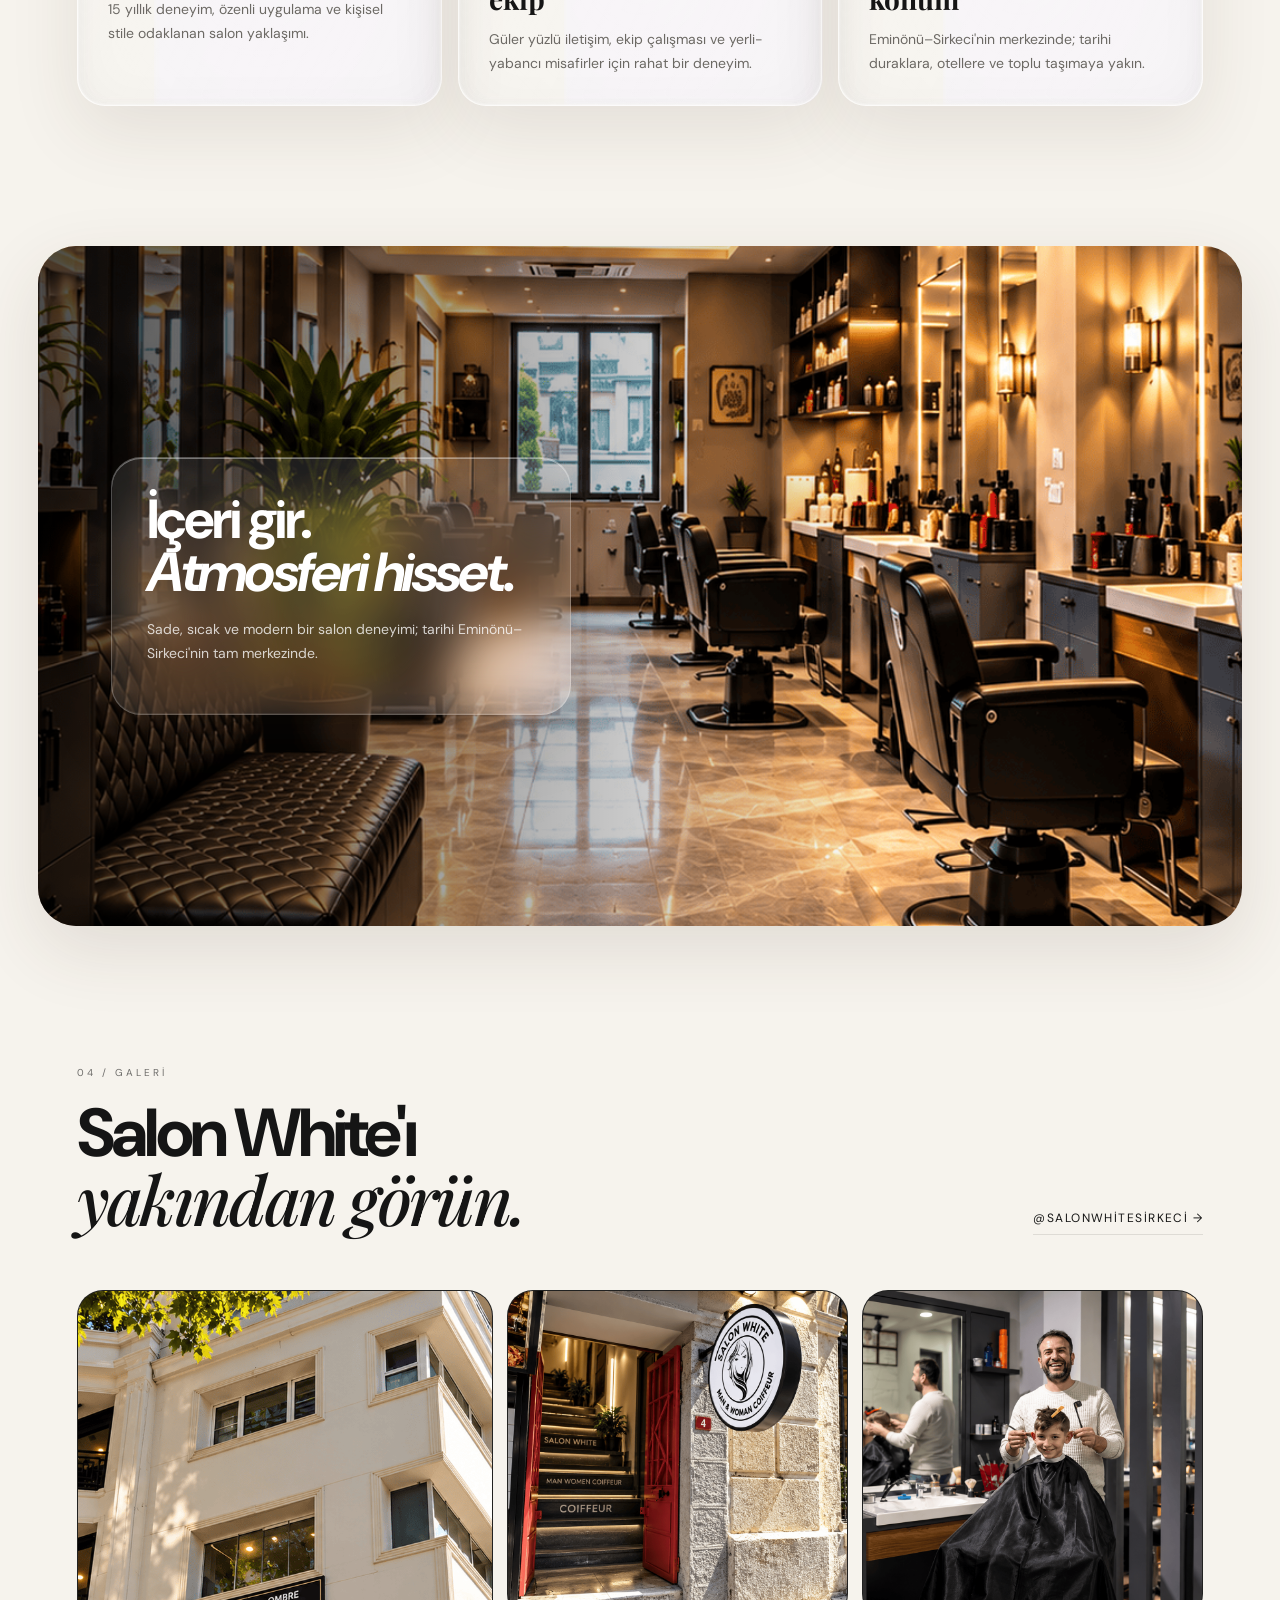
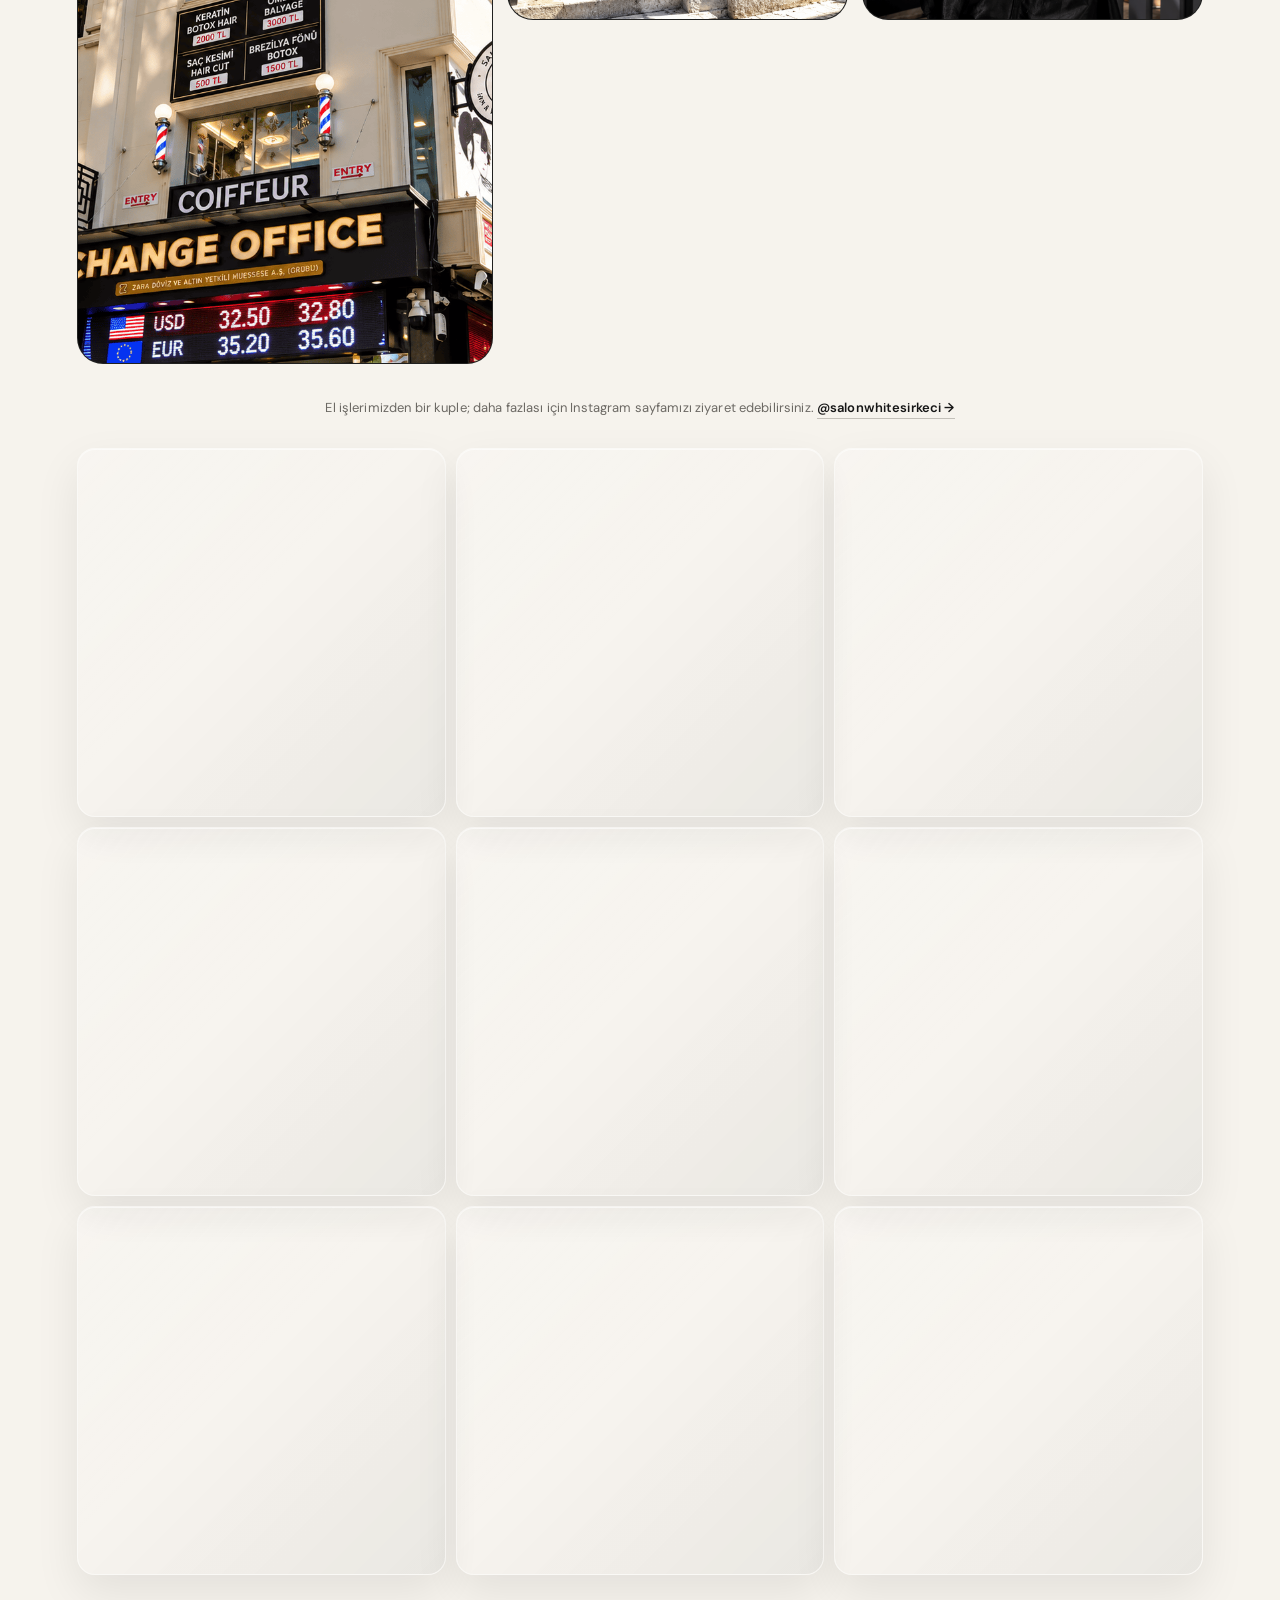
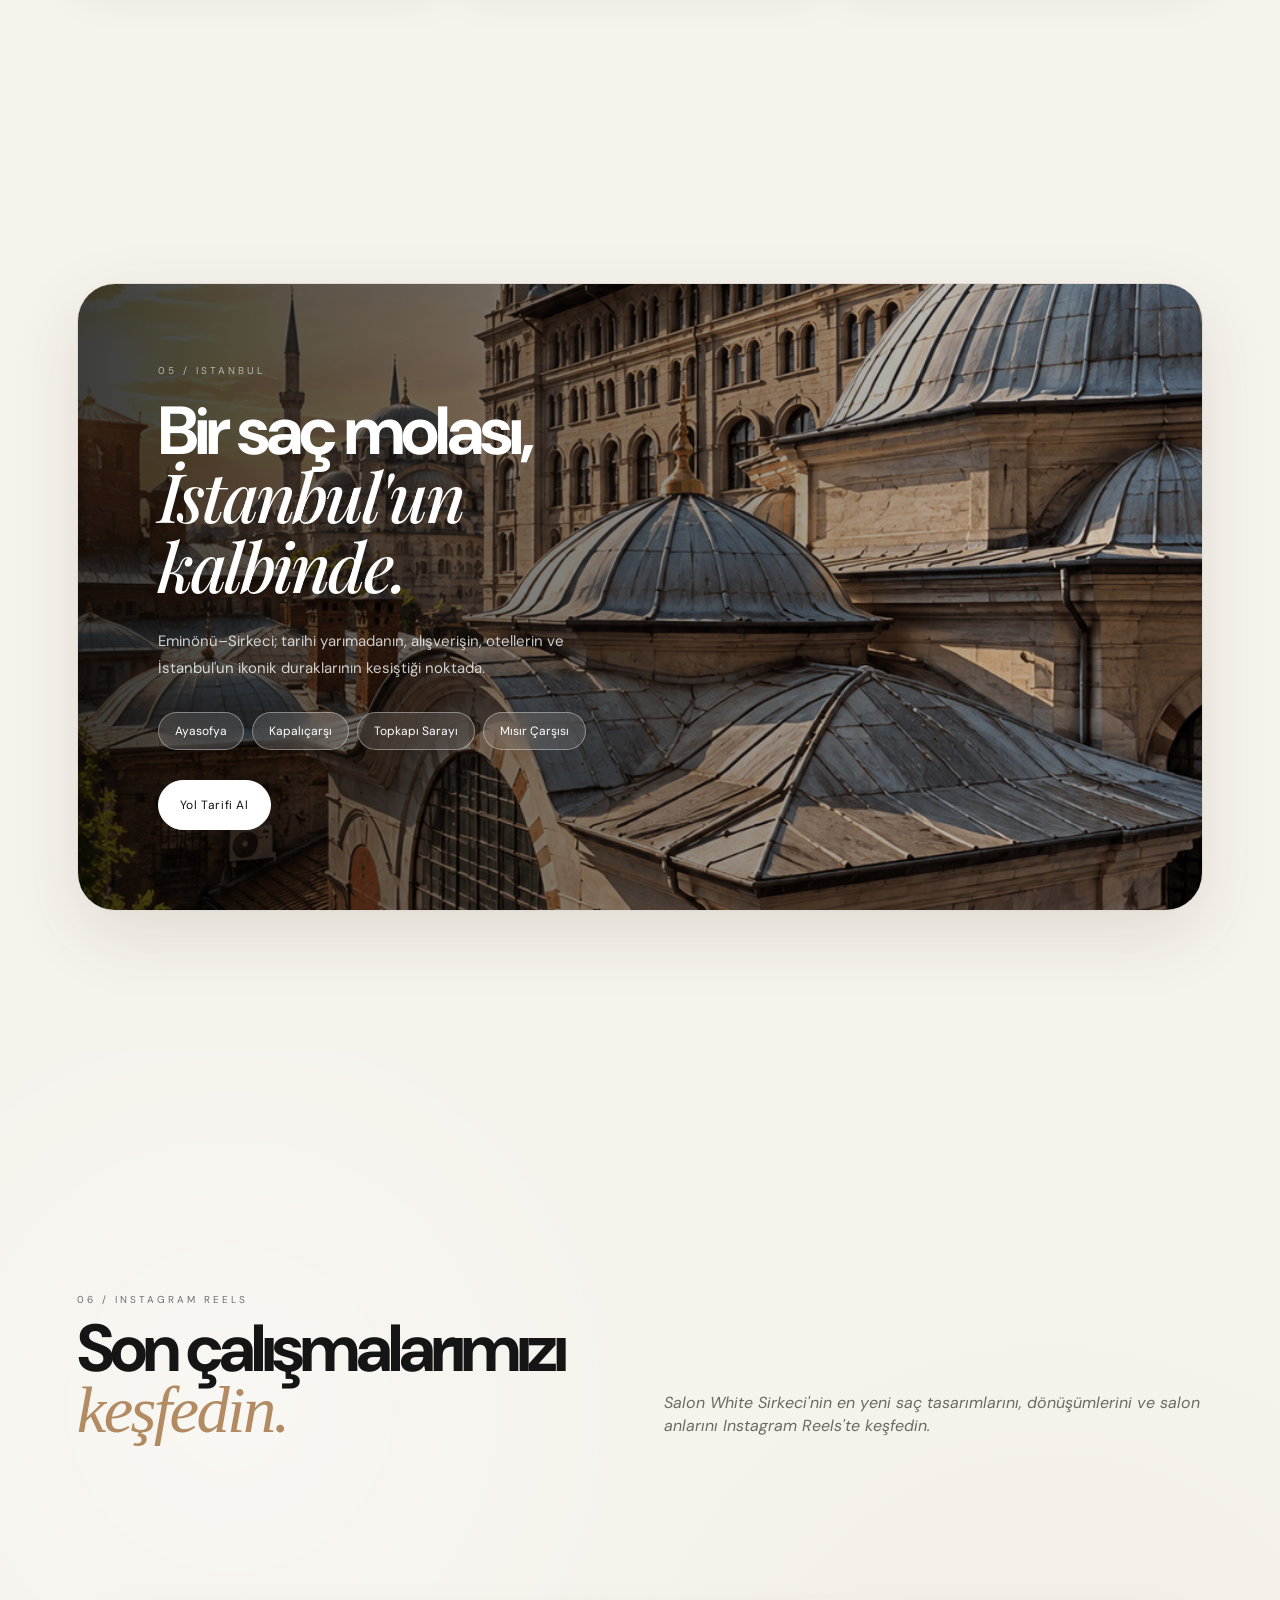
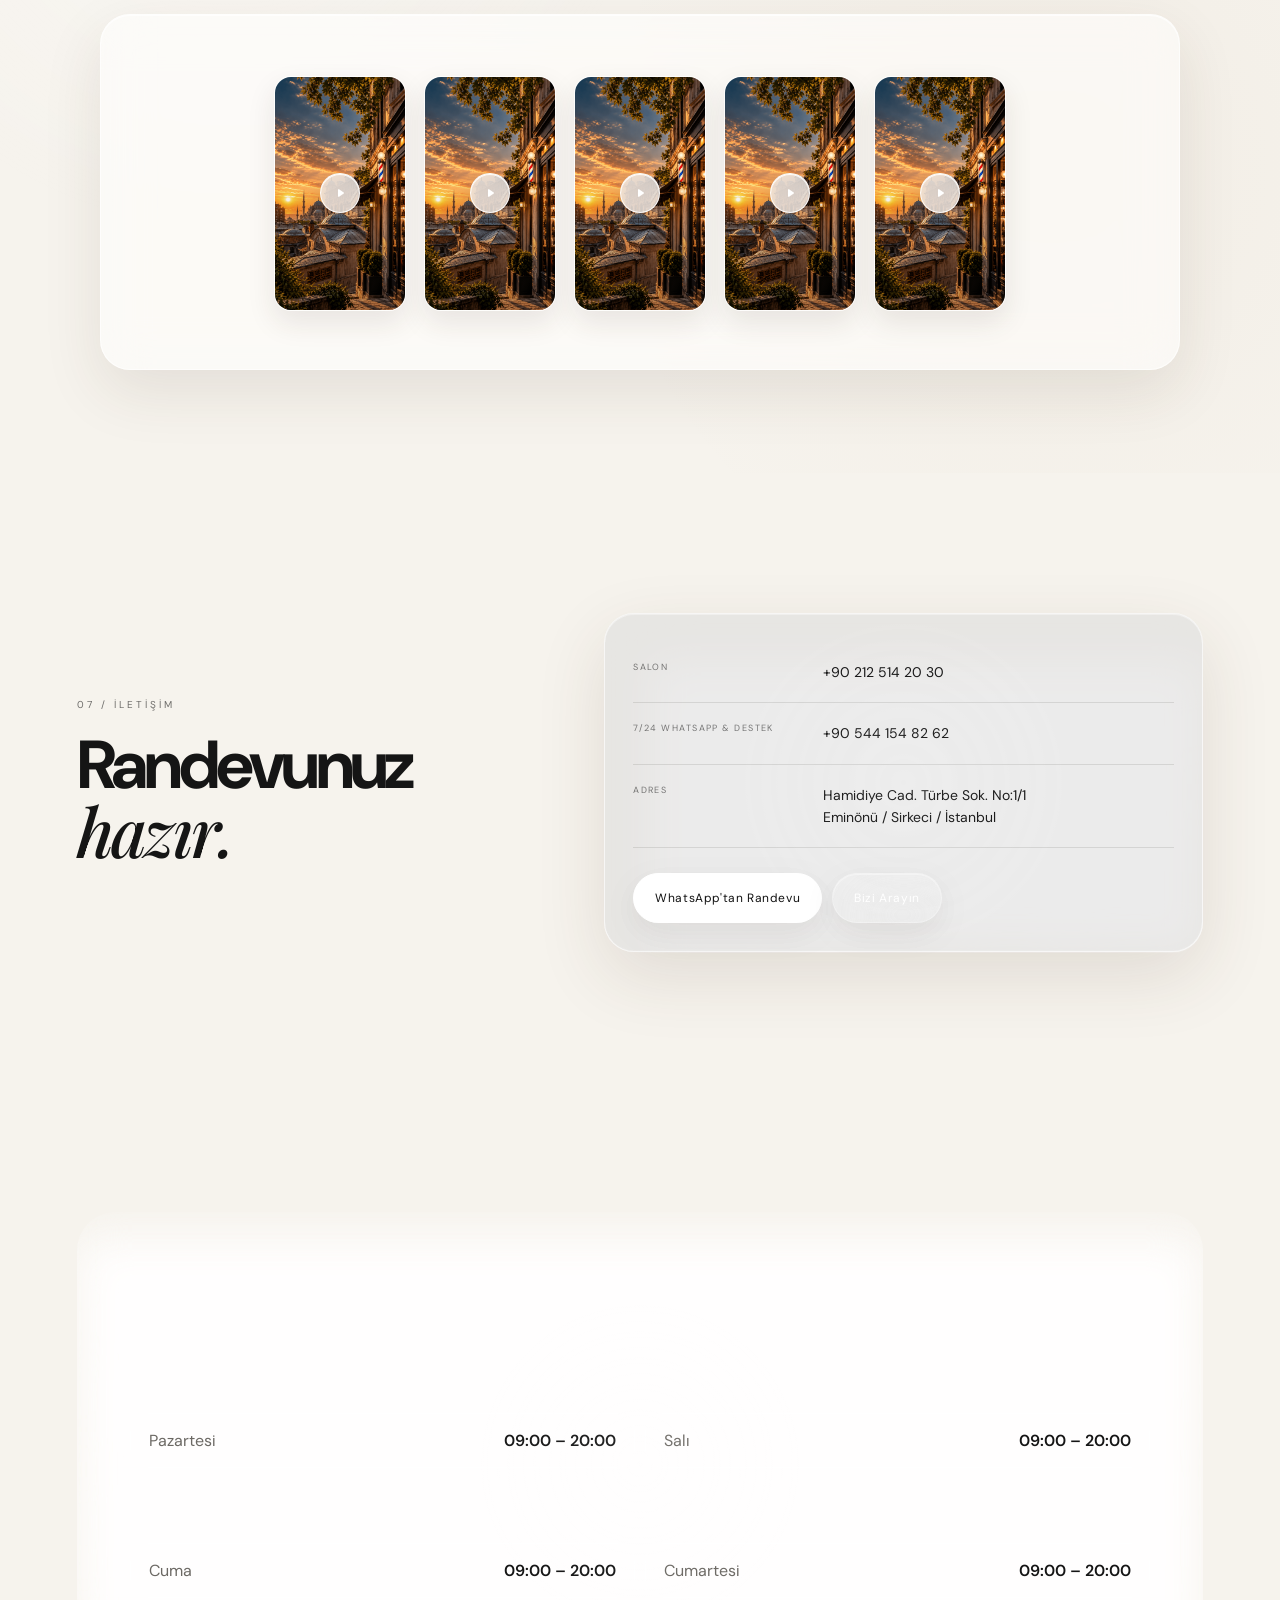
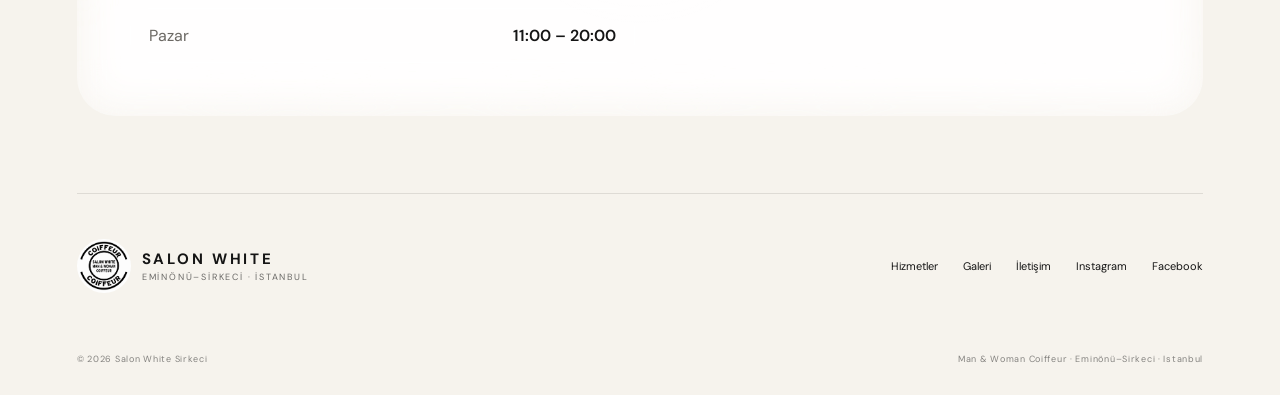
==== commit fbc7f579: "Refresh animated gallery styles" ====
--- a/index.html
+++ b/index.html
@@ -22,7 +22,7 @@
   <link rel="preconnect" href="https://fonts.gstatic.com" crossorigin>
   <link href="https://fonts.googleapis.com/css2?family=DM+Sans:wght@400;500;600;700&family=Playfair+Display:wght@500;600&display=swap" rel="stylesheet">
   <link rel="preload" as="image" href="assets/images/admin-slider-01-exterior.png?live=20260927-slider1-live" fetchpriority="high">
-  <link rel="stylesheet" href="style.css?v=20260928-liquidglass">
+  <link rel="stylesheet" href="style.css?v=20260928-liquidglass-anim">
   <link rel="stylesheet" href="experience-2.css">
   <script type="application/ld+json">
   {
--- a/style.css
+++ b/style.css
@@ -1080,6 +1080,18 @@
   backdrop-filter:blur(26px) saturate(145%);
 }
 .gallery-lightbox[hidden]{display:none}
+.gallery-lightbox:not([hidden]){animation:galleryGlassIn .42s cubic-bezier(.2,.75,.2,1) both}
+.gallery-lightbox:not([hidden]) .gallery-lightbox-backdrop{animation:galleryGlassBackdropIn .5s ease both}
+.gallery-lightbox:not([hidden]) .gallery-lightbox-dialog{animation:galleryGlassDialogIn .5s cubic-bezier(.16,1,.3,1) both}
+@keyframes galleryGlassIn{from{opacity:0}to{opacity:1}}
+@keyframes galleryGlassBackdropIn{from{opacity:0;filter:blur(0)}to{opacity:1;filter:blur(0)}}
+@keyframes galleryGlassDialogIn{from{opacity:0;transform:translateY(22px) scale(.94);filter:blur(8px)}to{opacity:1;transform:translateY(0) scale(1);filter:blur(0)}}
+@keyframes galleryGlassClose{from{opacity:1;transform:translateY(0) scale(1)}to{opacity:0;transform:translateY(12px) scale(.96)}}
+@media(prefers-reduced-motion:reduce){
+  .gallery-lightbox:not([hidden]),
+  .gallery-lightbox:not([hidden]) .gallery-lightbox-backdrop,
+  .gallery-lightbox:not([hidden]) .gallery-lightbox-dialog{animation:none}
+}
 .gallery-lightbox-backdrop{
   position:absolute;
   inset:0;
@@ -1130,7 +1142,13 @@
   display:grid;
   place-items:center;
 }
-.gallery-lightbox-close:hover{transform:scale(1.04)}
+.gallery-lightbox-close{
+  transition:transform .25s cubic-bezier(.2,.8,.2,1),box-shadow .25s ease,background .25s ease;
+}
+.gallery-lightbox-close:hover{transform:scale(1.08) rotate(3deg);box-shadow:0 10px 28px rgba(0,0,0,.22)}
+.gallery-lightbox-close:active{transform:scale(.94)}
+.gallery-lightbox-dialog img{animation:galleryPhotoIn .55s cubic-bezier(.16,1,.3,1) .04s both}
+@keyframes galleryPhotoIn{from{opacity:0;transform:scale(.97)}to{opacity:1;transform:scale(1)}}
 body.gallery-lightbox-open{overflow:hidden}
 @media(max-width:560px){
   .gallery-lightbox{padding:14px}
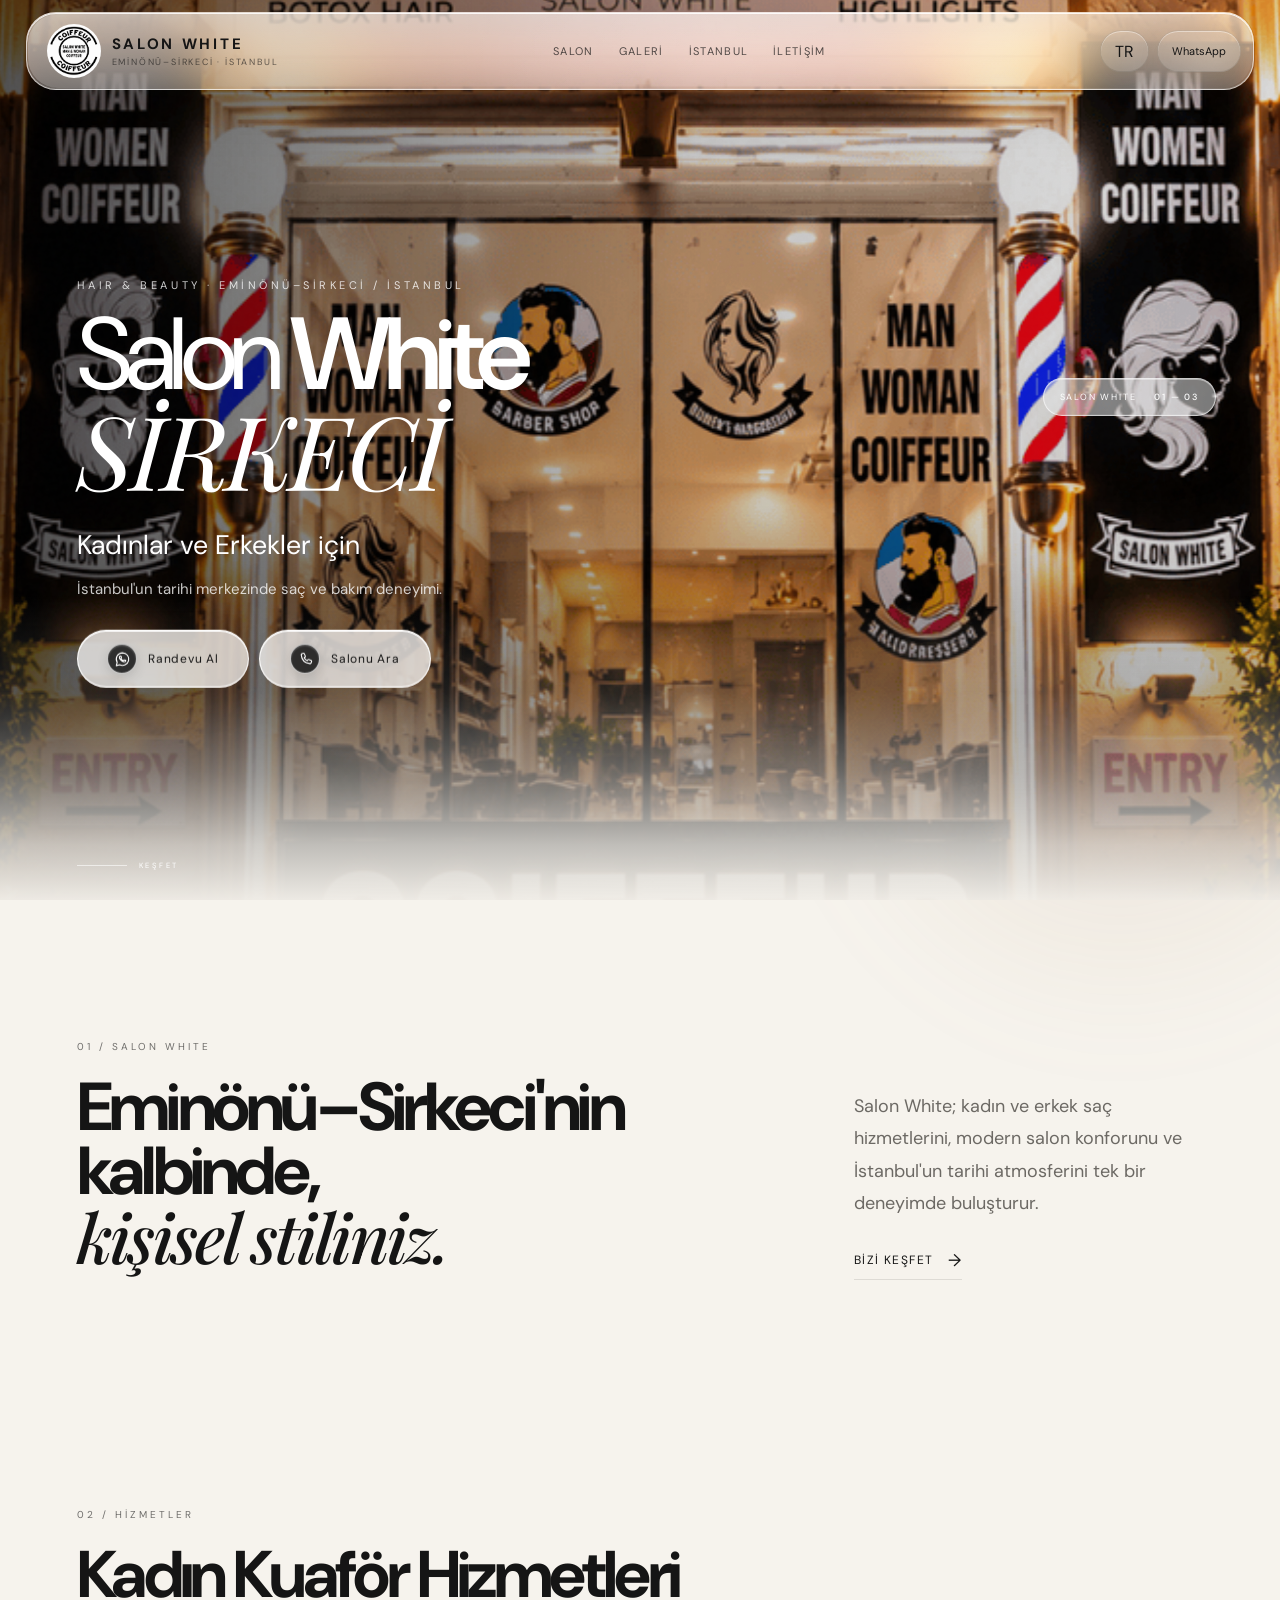
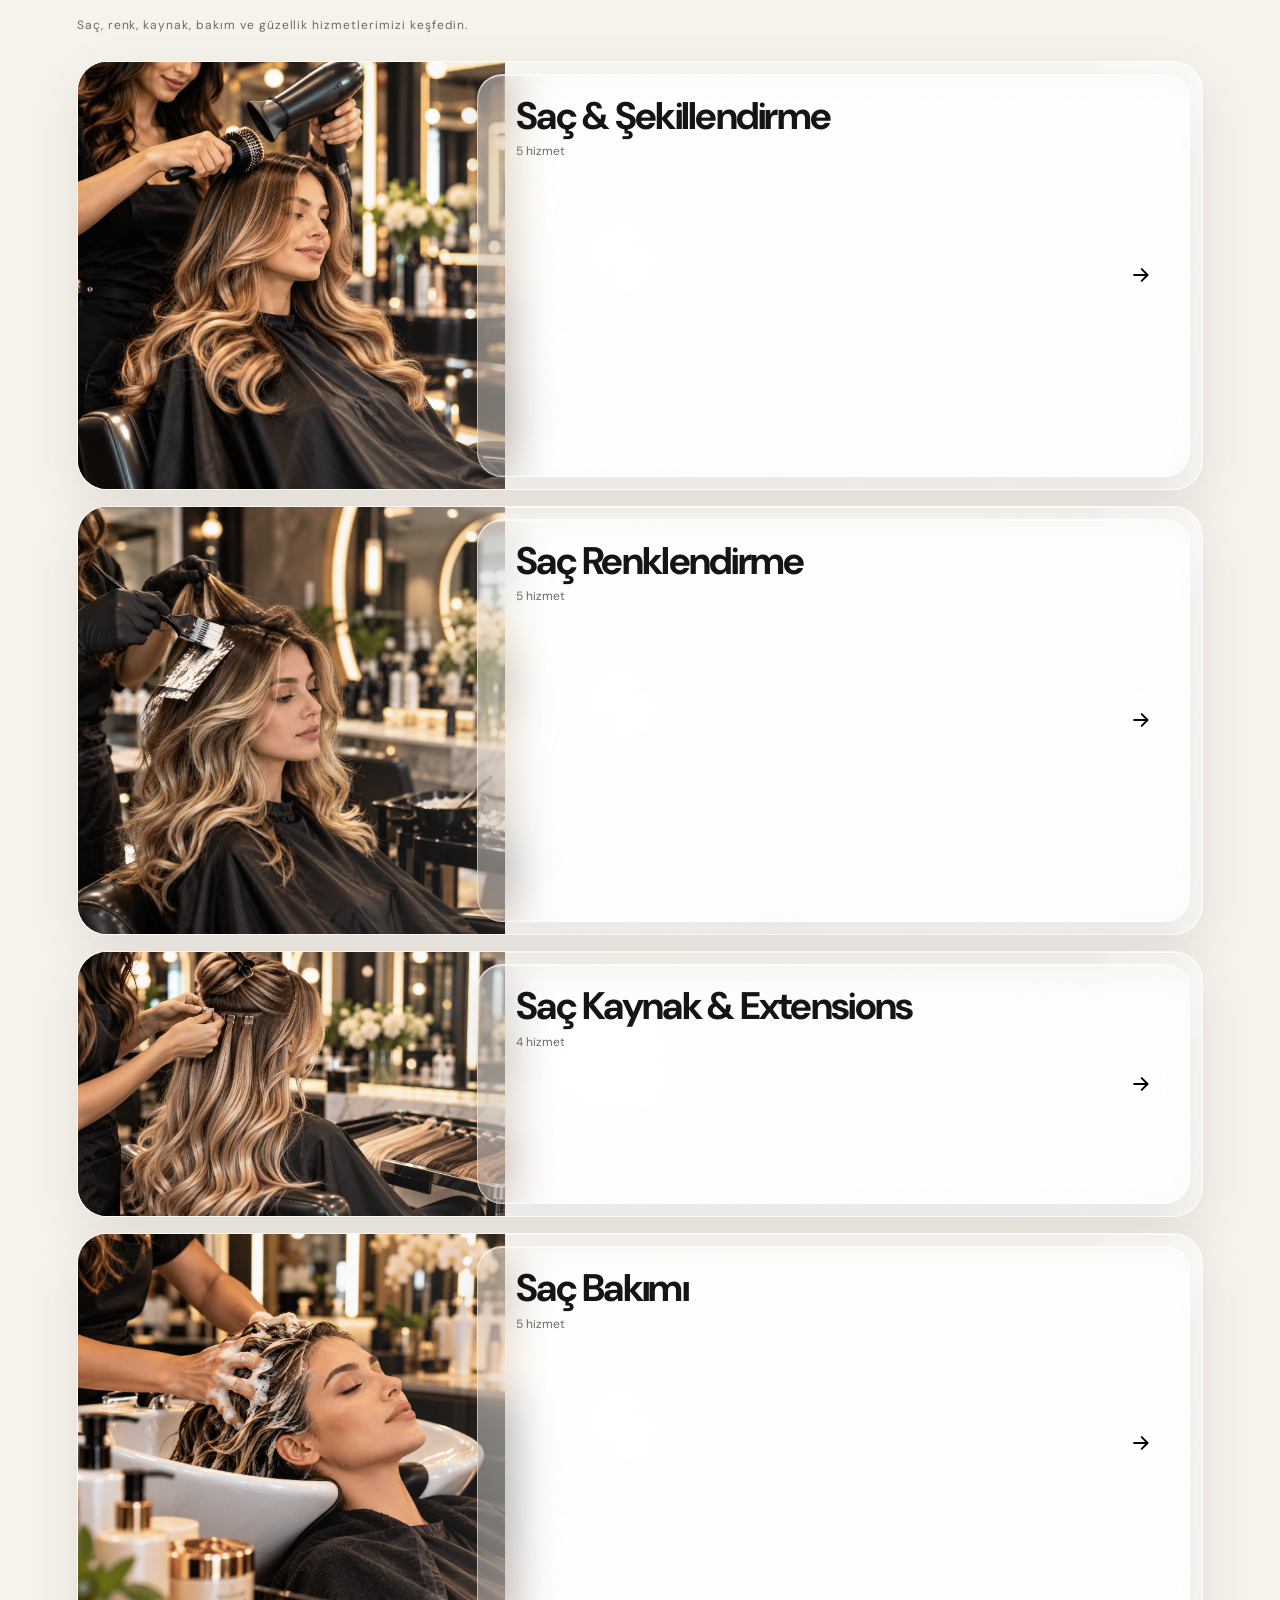
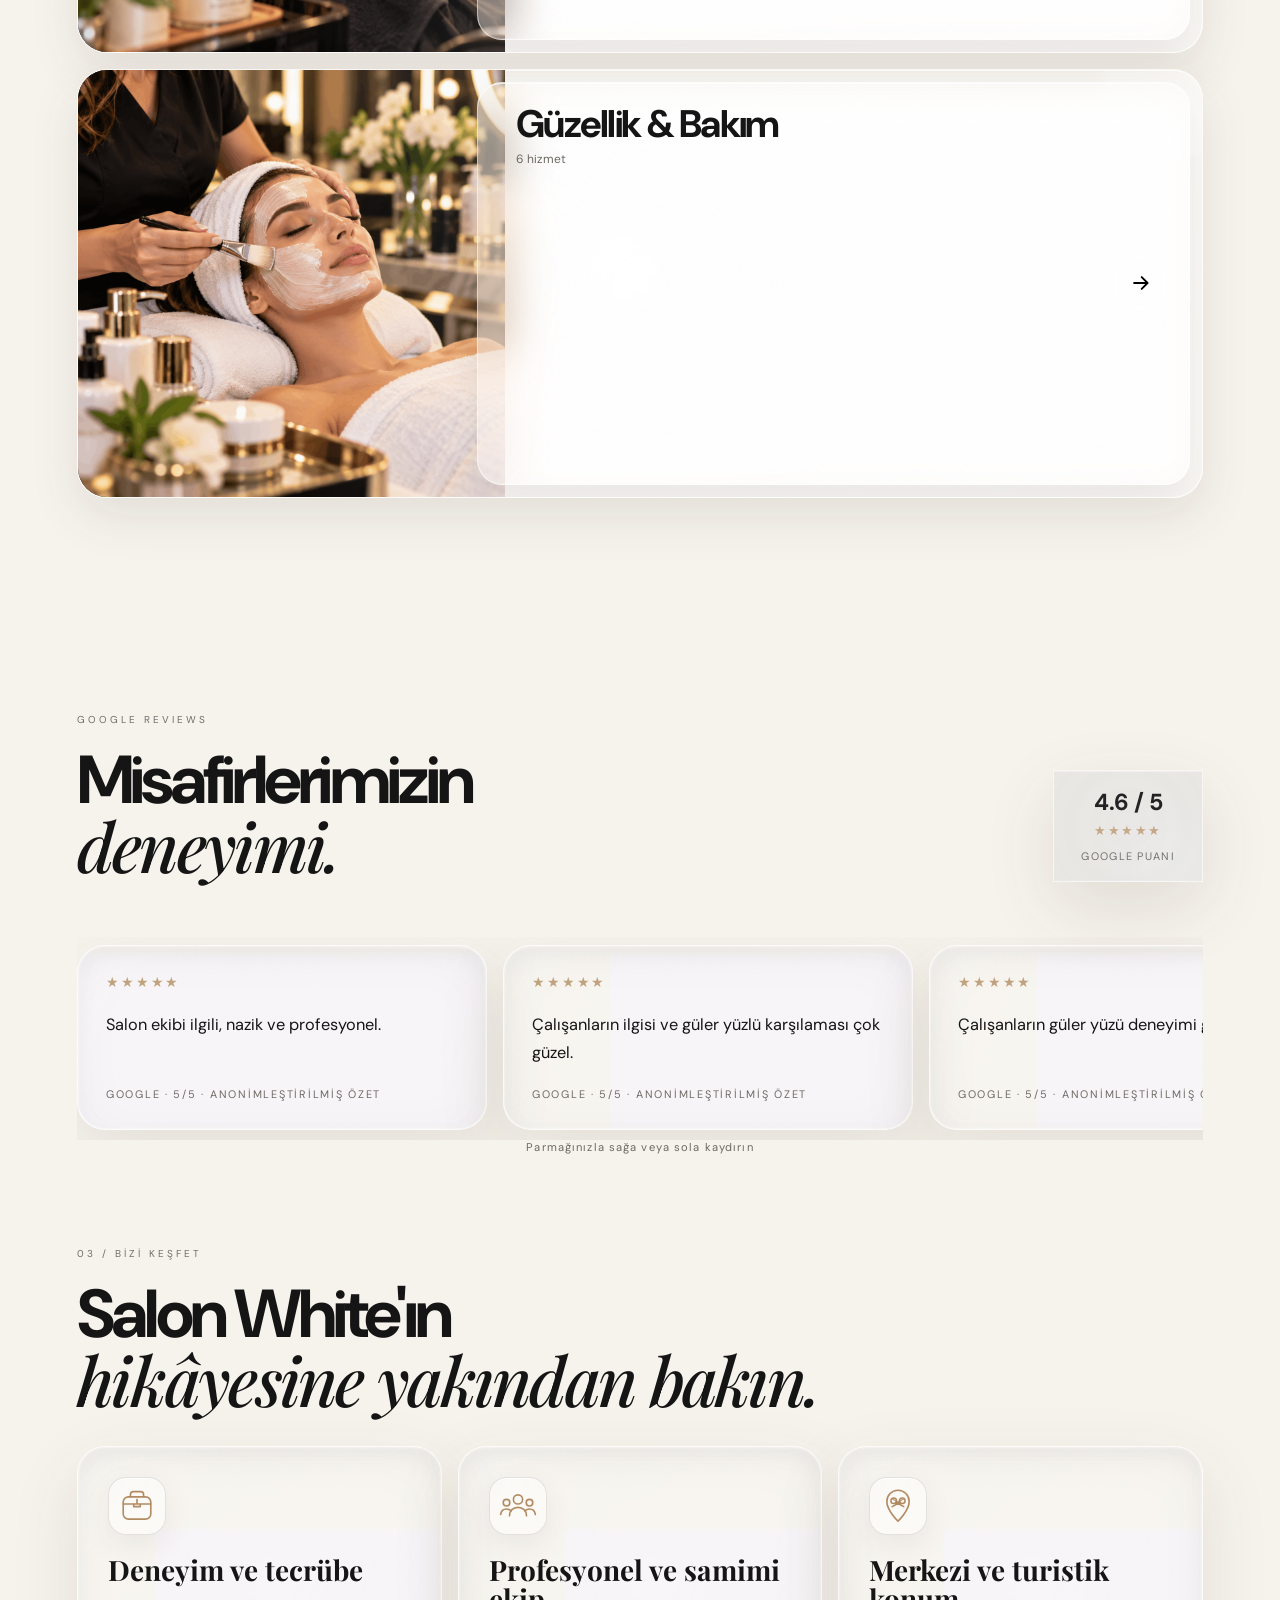
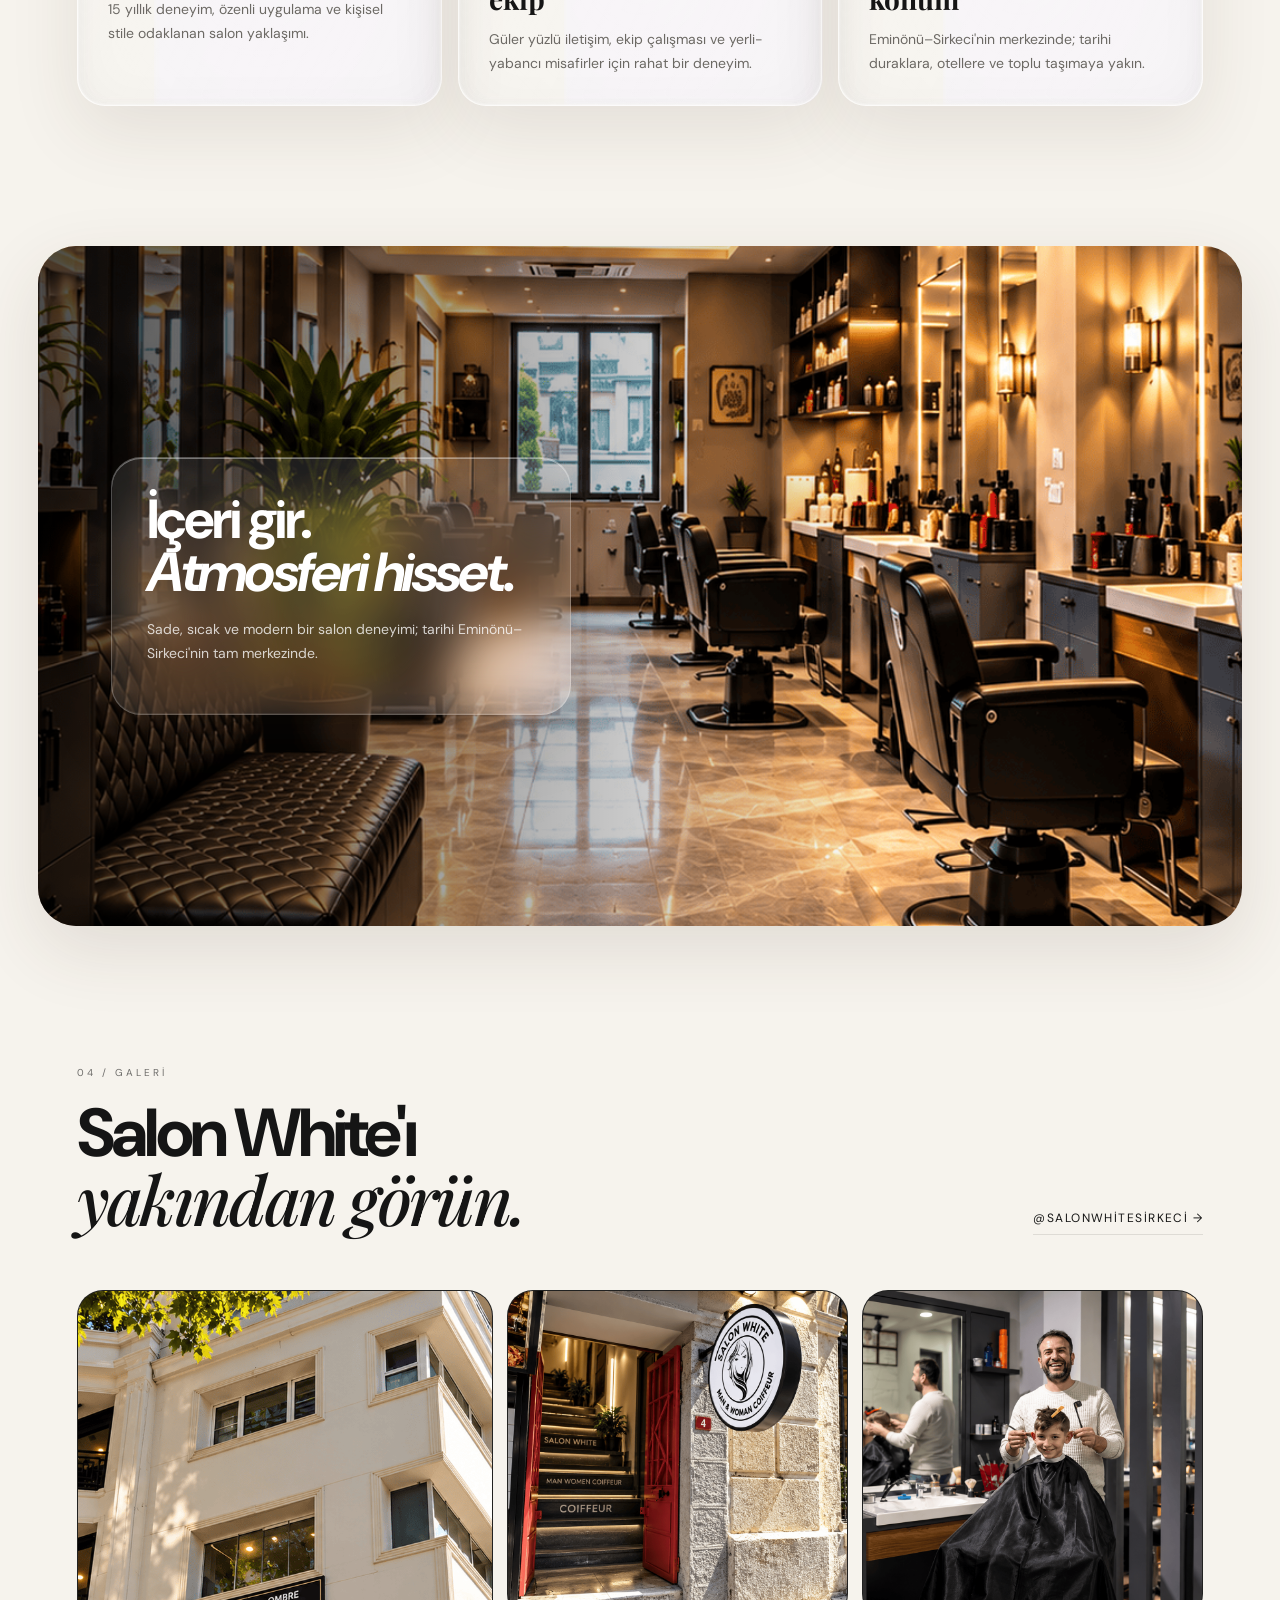
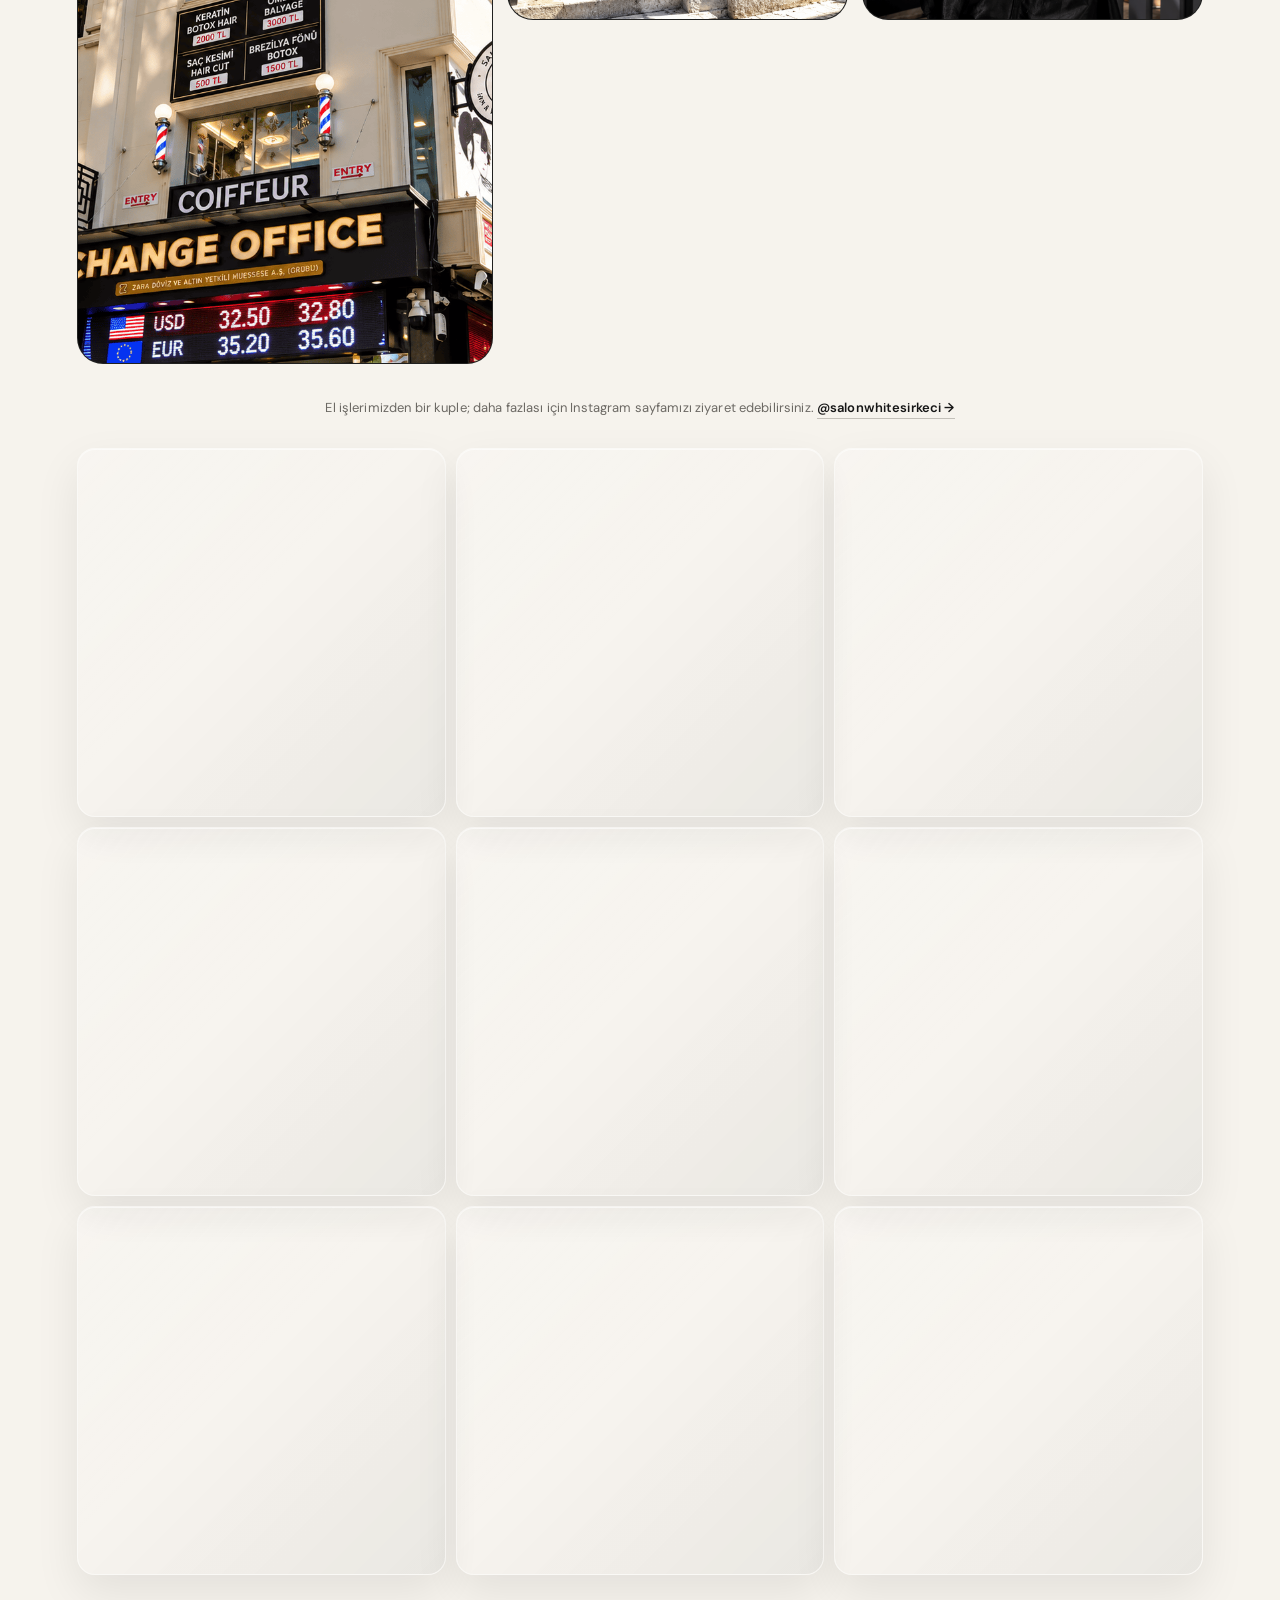
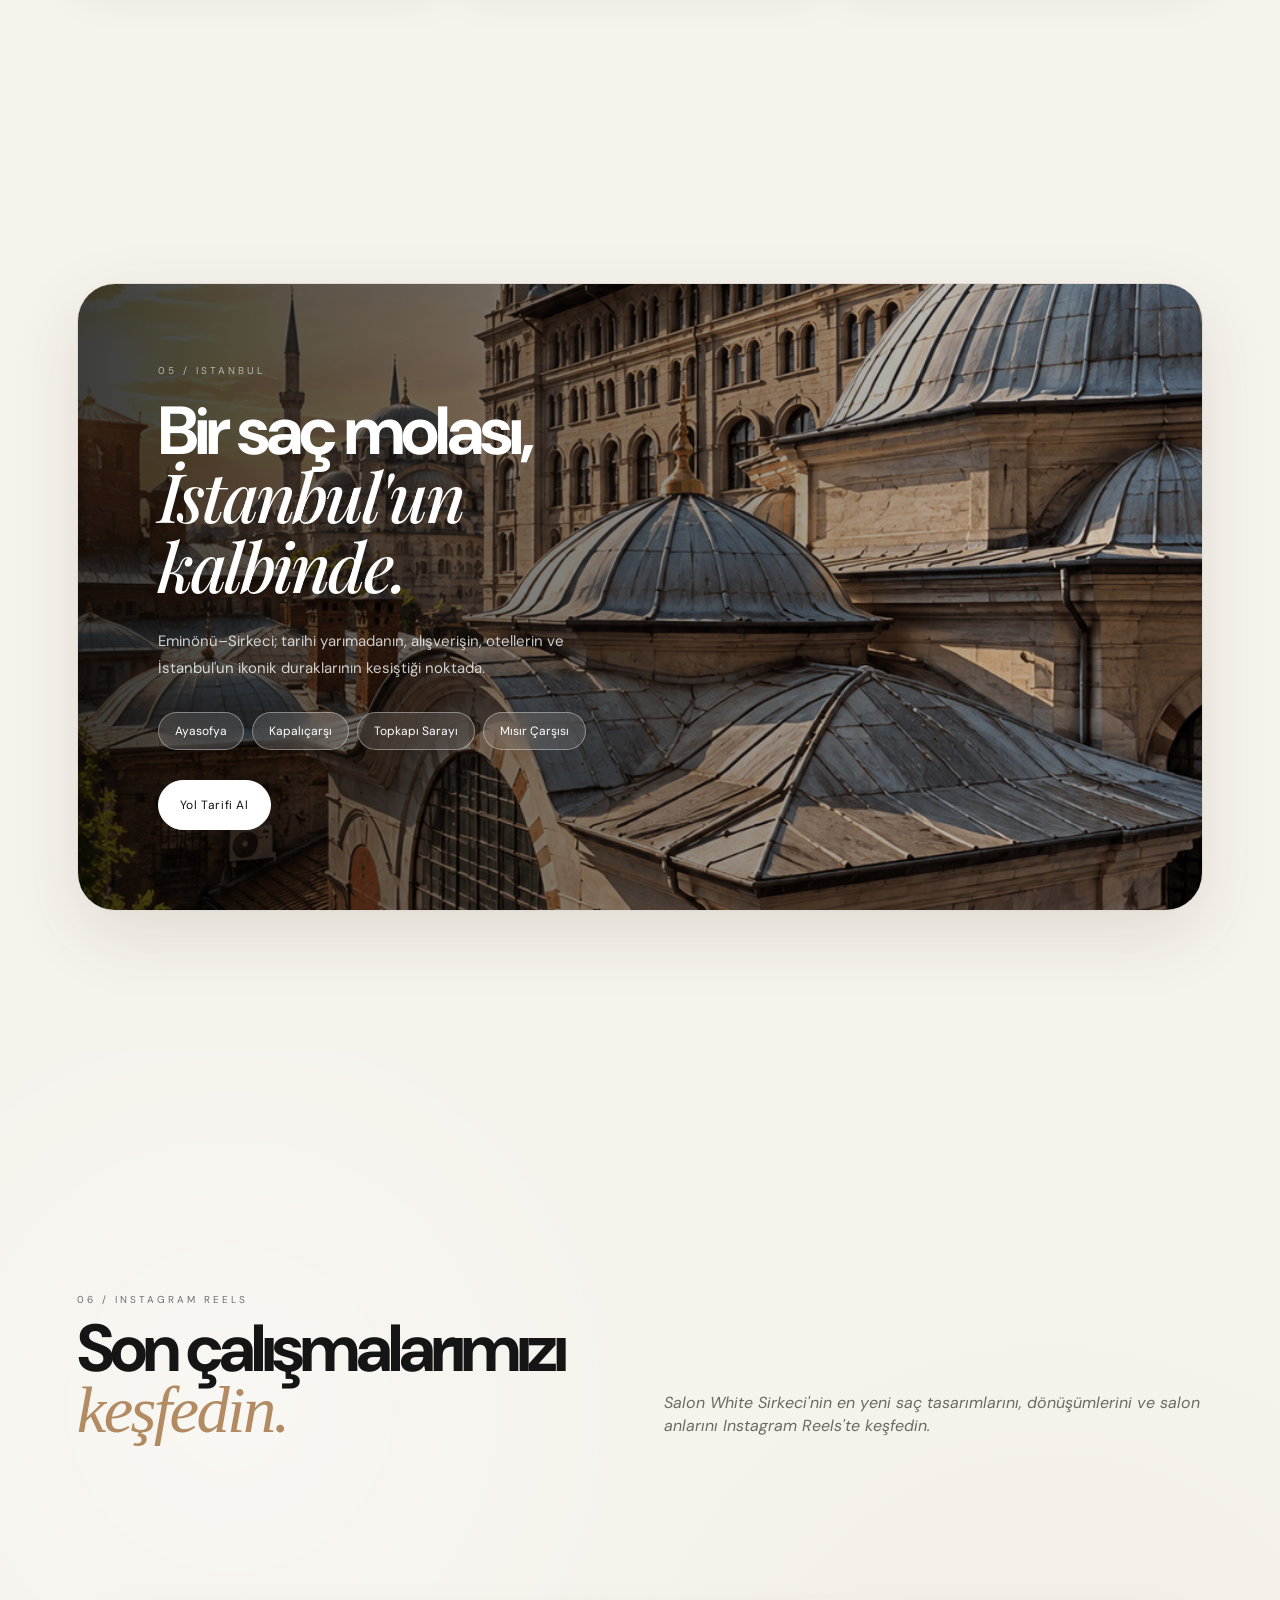
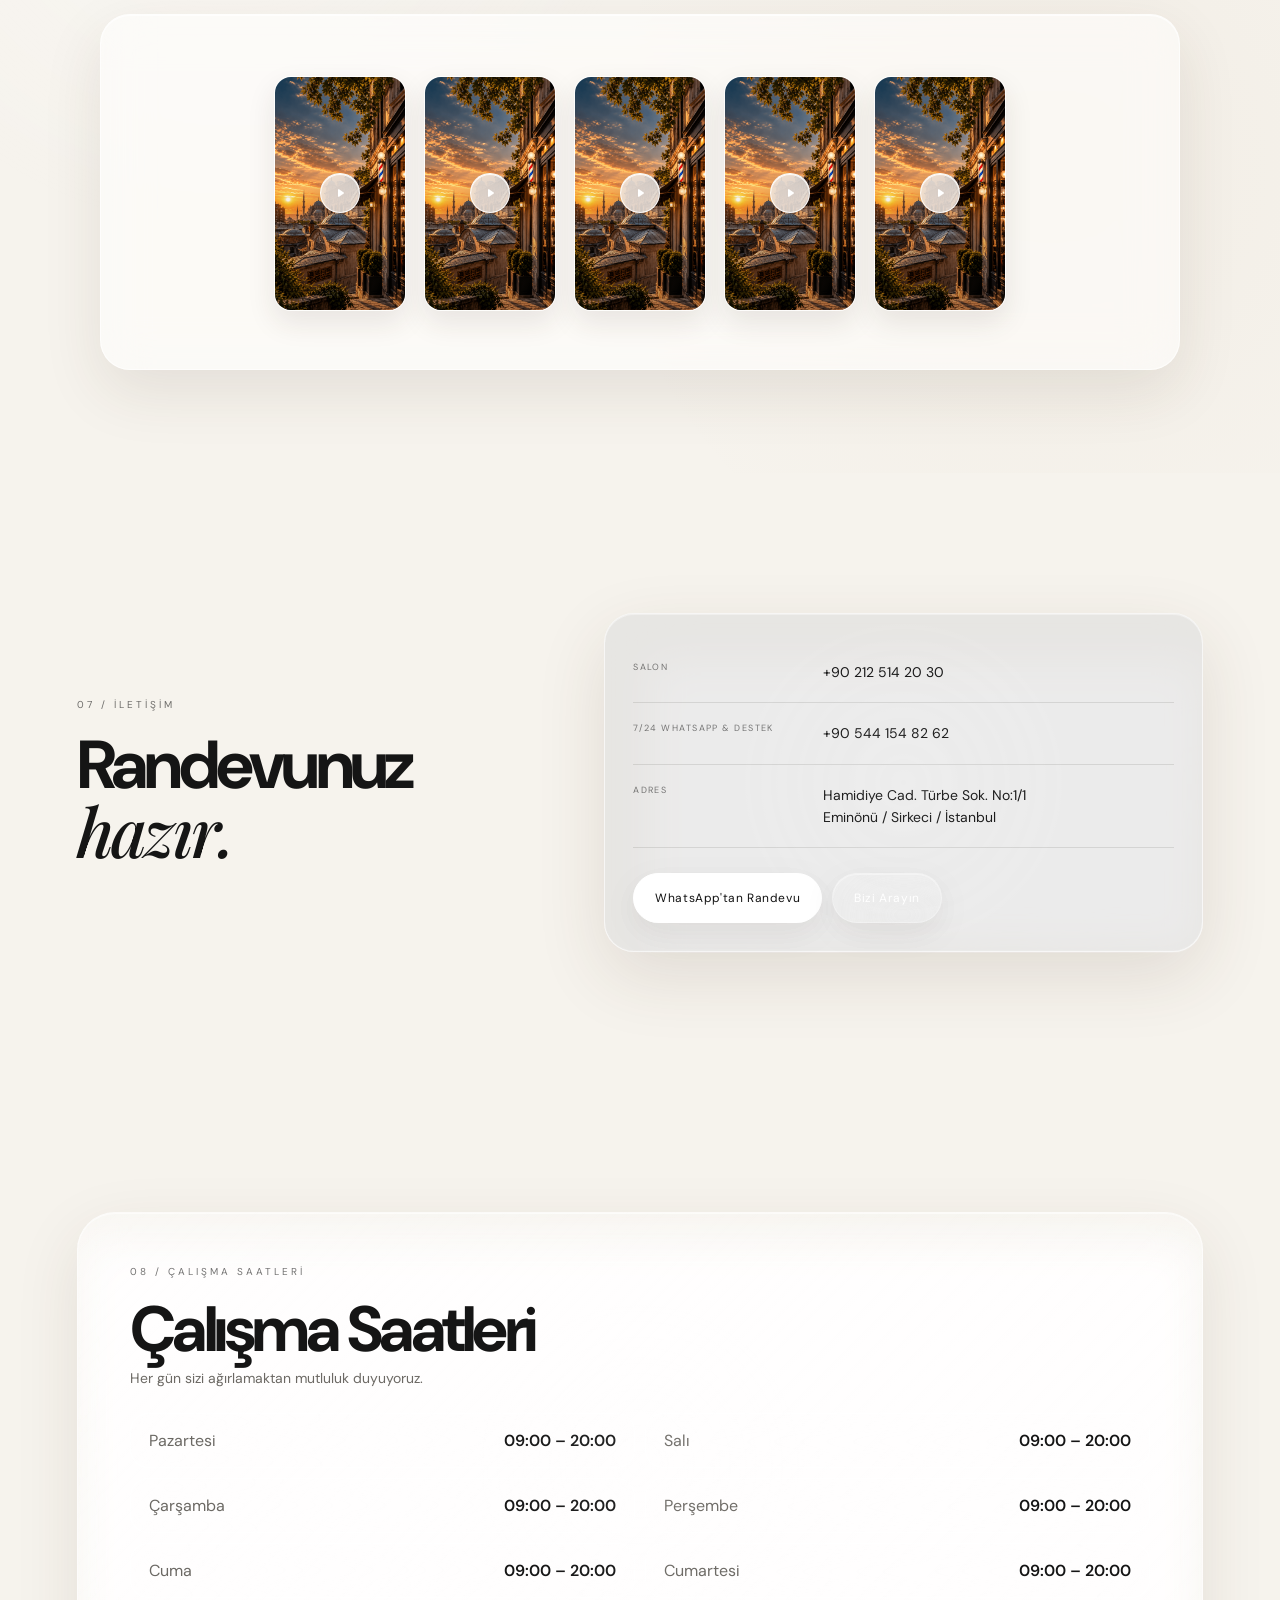
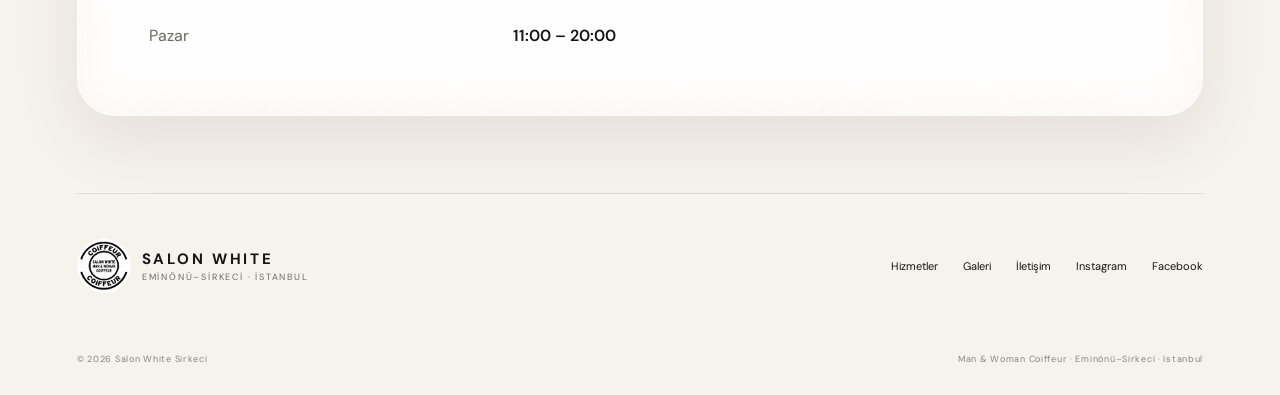
==== commit 40406285: "Remove blocking image cache-busters" ====
--- a/index.html
+++ b/index.html
@@ -21,8 +21,8 @@
   <link rel="preconnect" href="https://fonts.googleapis.com">
   <link rel="preconnect" href="https://fonts.gstatic.com" crossorigin>
   <link href="https://fonts.googleapis.com/css2?family=DM+Sans:wght@400;500;600;700&family=Playfair+Display:wght@500;600&display=swap" rel="stylesheet">
-  <link rel="preload" as="image" href="assets/images/admin-slider-01-exterior.png?live=20260927-slider1-live" fetchpriority="high">
-  <link rel="stylesheet" href="style.css?v=20260928-liquidglass-anim">
+  <link rel="preload" as="image" href="assets/images/admin-slider-01-exterior.png" fetchpriority="high">
+  <link rel="stylesheet" href="style.css?v=20260928-performance">
   <link rel="stylesheet" href="experience-2.css">
   <script type="application/ld+json">
   {
@@ -91,8 +91,8 @@
   <main id="main">
     <section class="hero" id="hero" aria-labelledby="heroTitle">
       <div class="hero-slider" aria-live="off">
-        <div class="hero-slide active" style="background-image:url('assets/images/admin-slider-01-exterior.png?live=20260927-slider1-live')" role="img" aria-label="Salon White Sirkeci exterior"></div>
-        <div class="hero-slide" style="background-image:url('assets/images/admin-slider-02-interior.png?live=20260927-slider2-live')" role="img" aria-label="Salon White Sirkeci interior"></div>
+        <div class="hero-slide active" style="background-image:url('assets/images/admin-slider-01-exterior.png')" role="img" aria-label="Salon White Sirkeci exterior"></div>
+        <div class="hero-slide" style="background-image:url('assets/images/admin-slider-02-interior.png')" role="img" aria-label="Salon White Sirkeci interior"></div>
         <div class="hero-slide" style="background-image:url('assets/images/admin-slider-03-collage.png')" role="img" aria-label="Salon White Sirkeci"></div>
       </div>
       <div class="hero-overlay" aria-hidden="true"></div>
@@ -151,7 +151,7 @@
     
 
     <section class="feature-image" id="salon">
-      <div class="feature-image-inner" style="background-image:url('assets/images/admin-atmosphere-01.png?live=20260927-atmosphere-live')">
+      <div class="feature-image-inner" style="background-image:url('assets/images/admin-atmosphere-01.png')">
         <div class="feature-glass">
           <h2 data-i18n="feature.title">İçeri gir.<br><em>Atmosferi hisset.</em></h2>
           <p data-i18n="feature.copy">Sade, sıcak ve modern bir salon deneyimi; tarihi Sirkeci'nin tam merkezinde.</p>
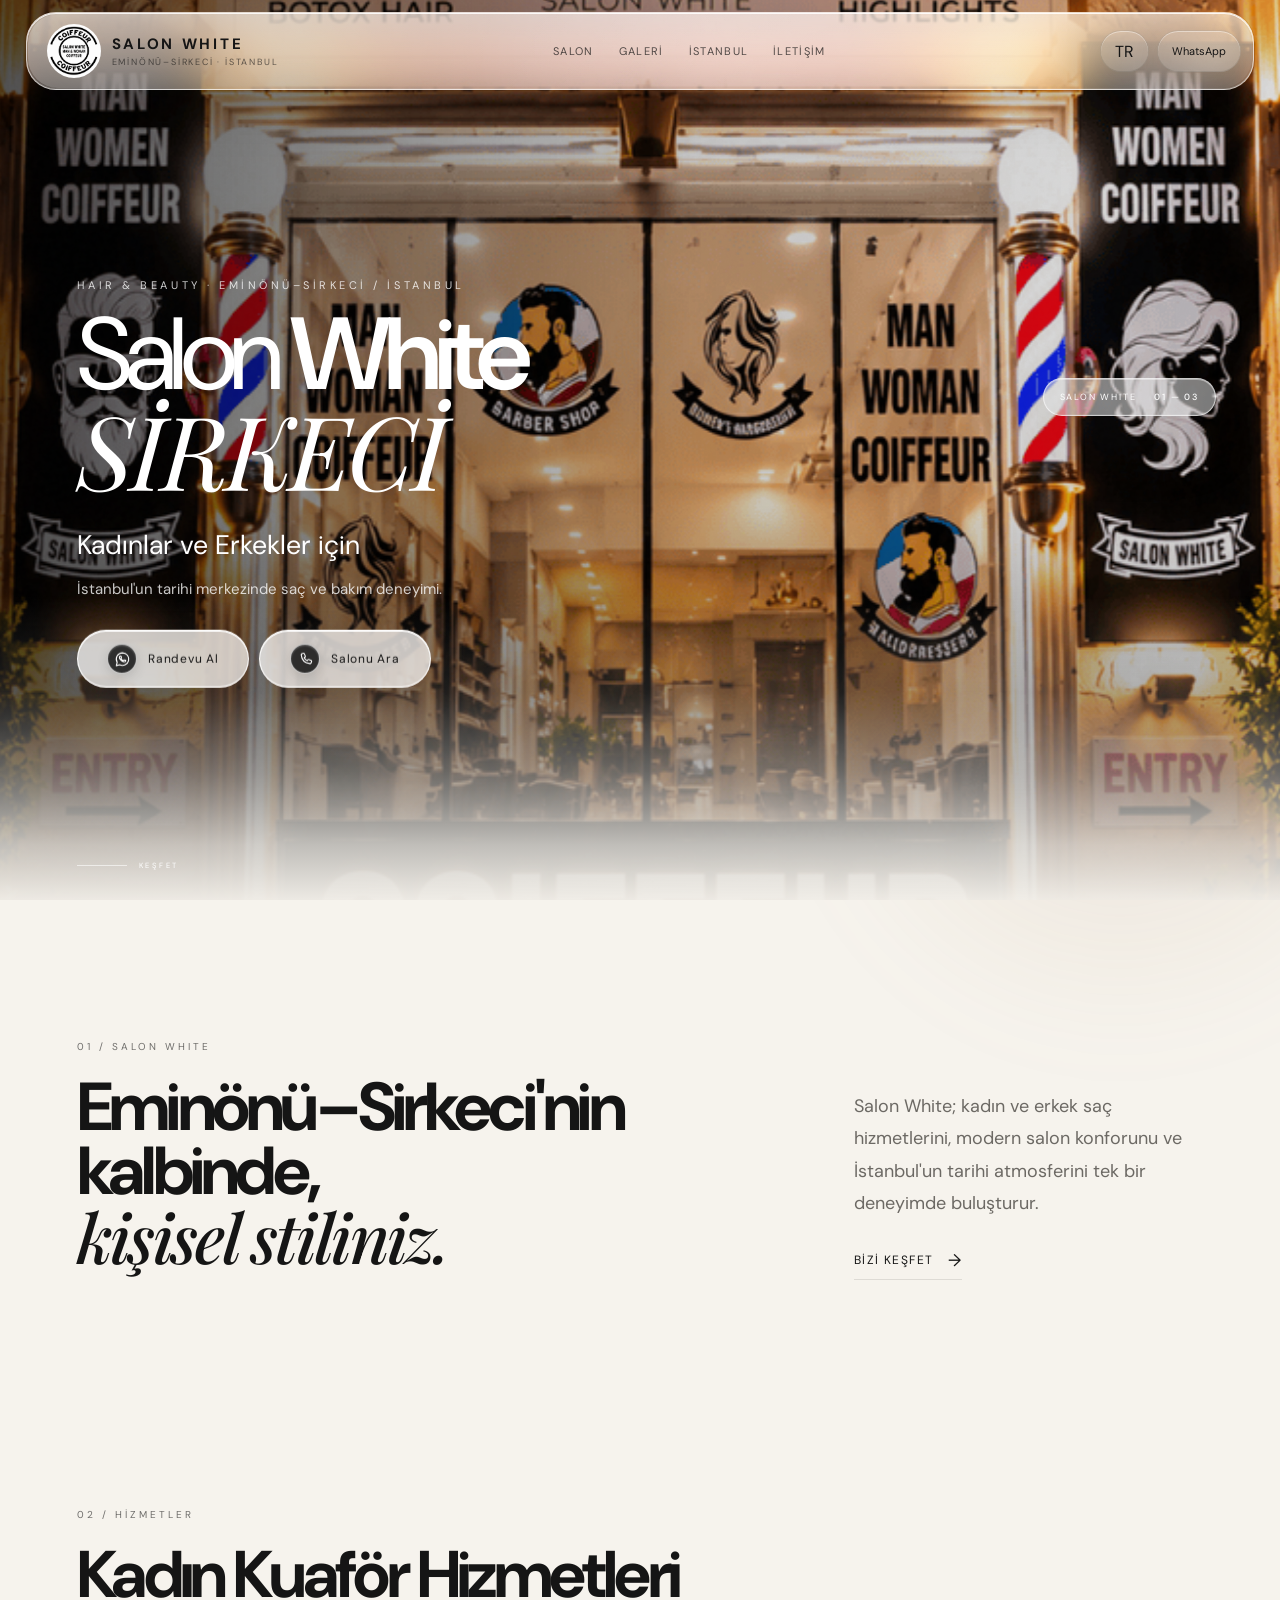
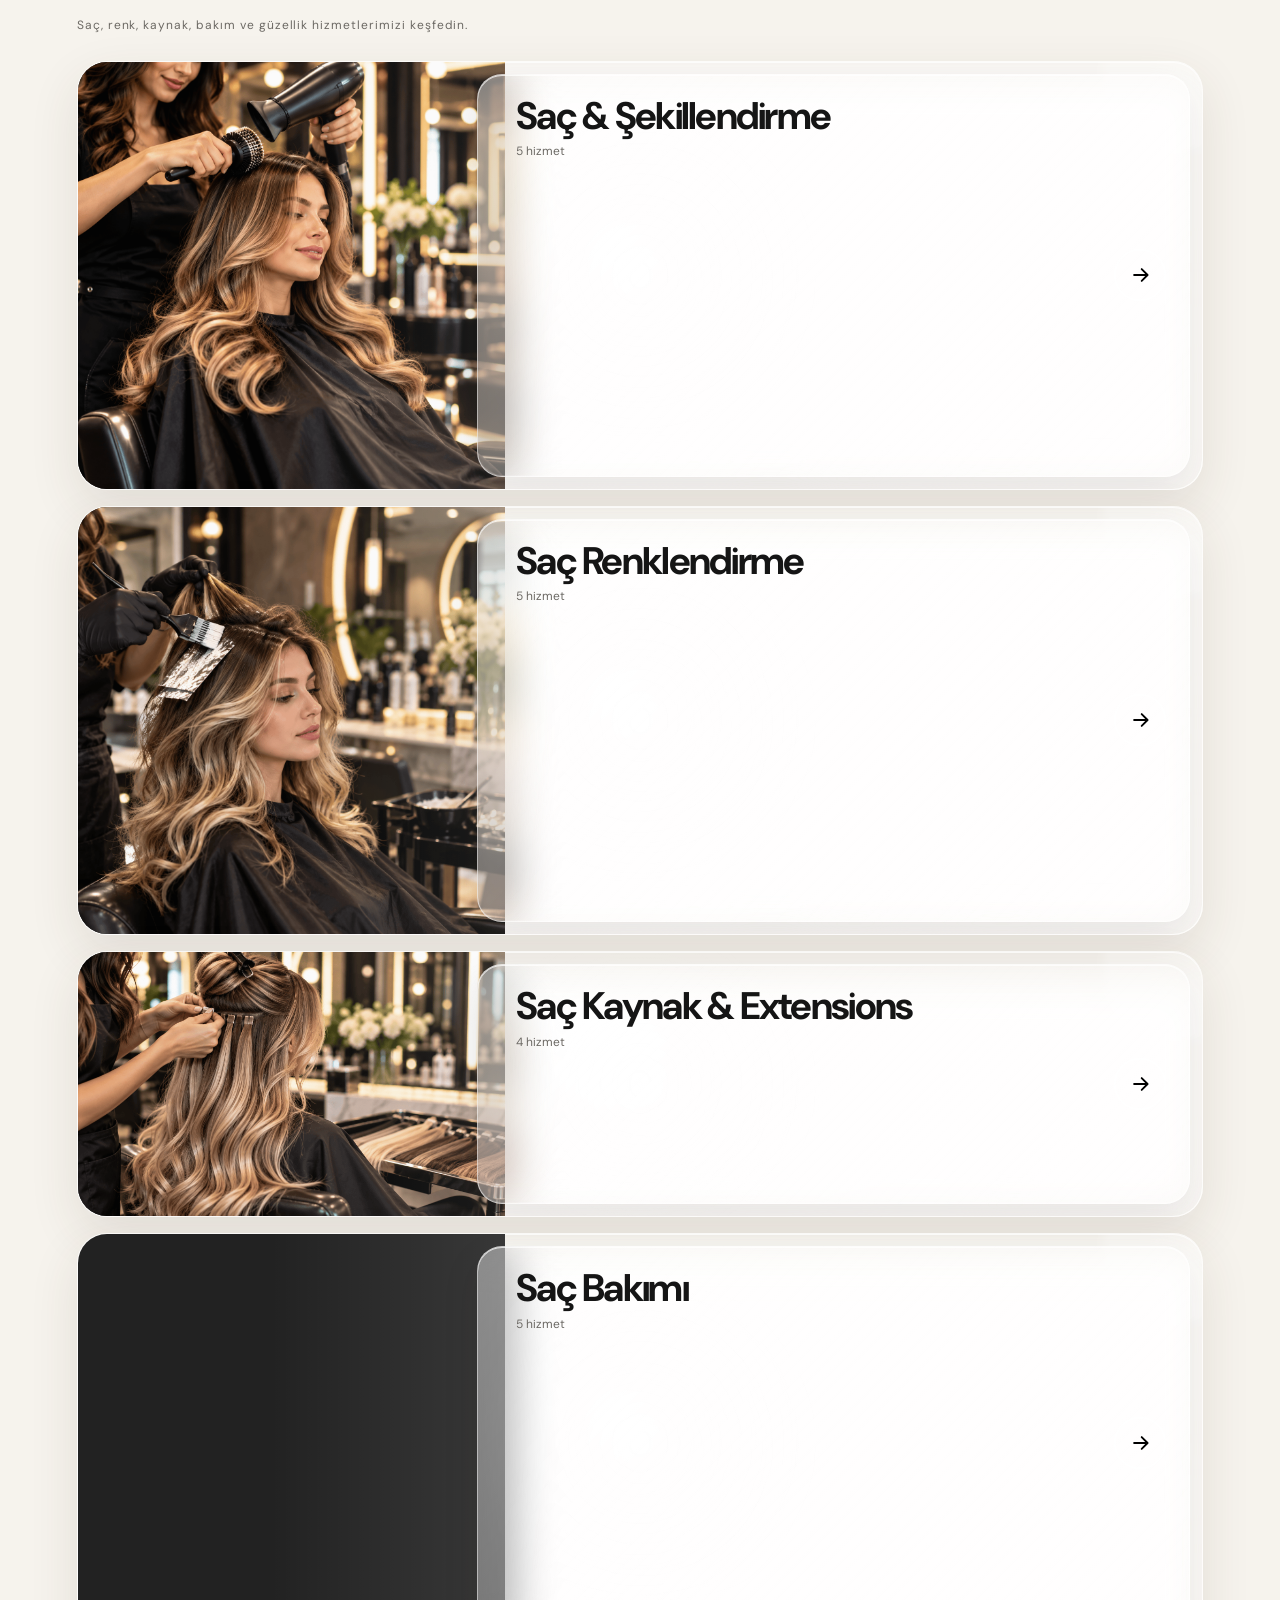
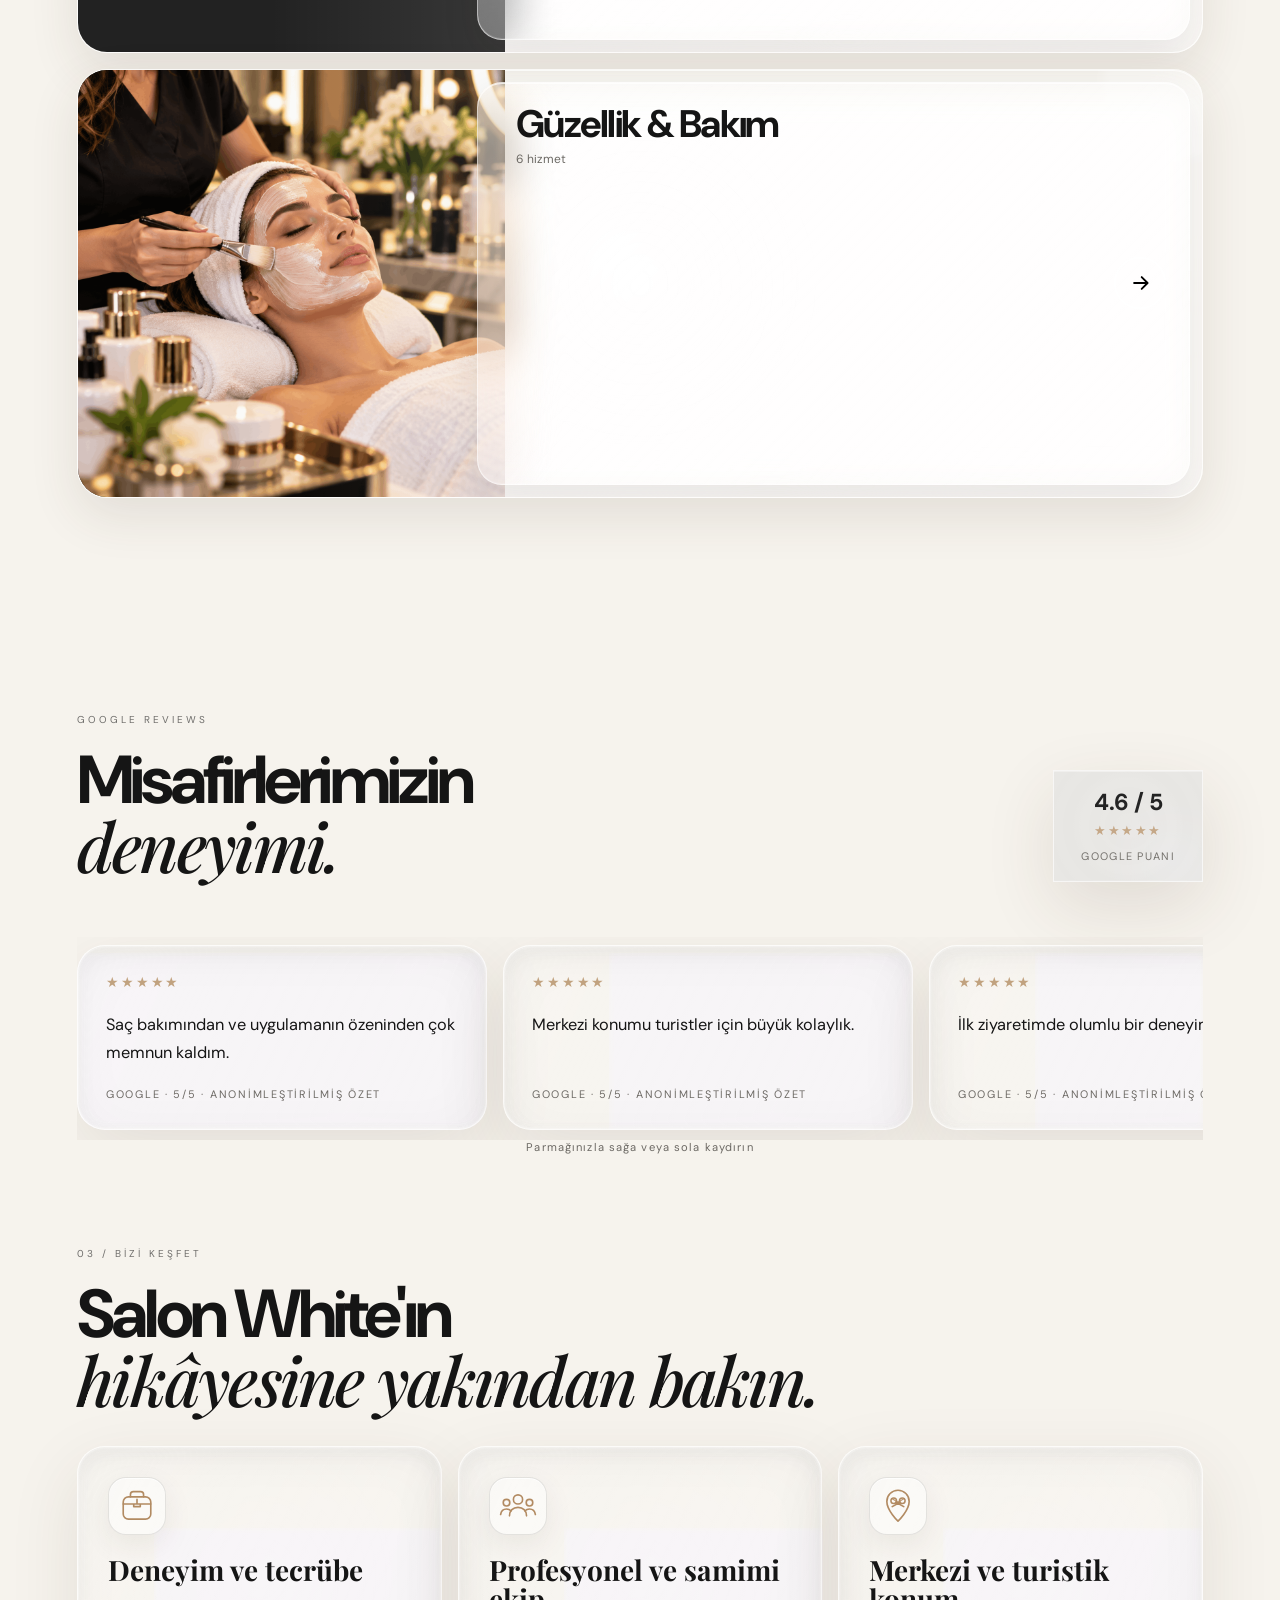
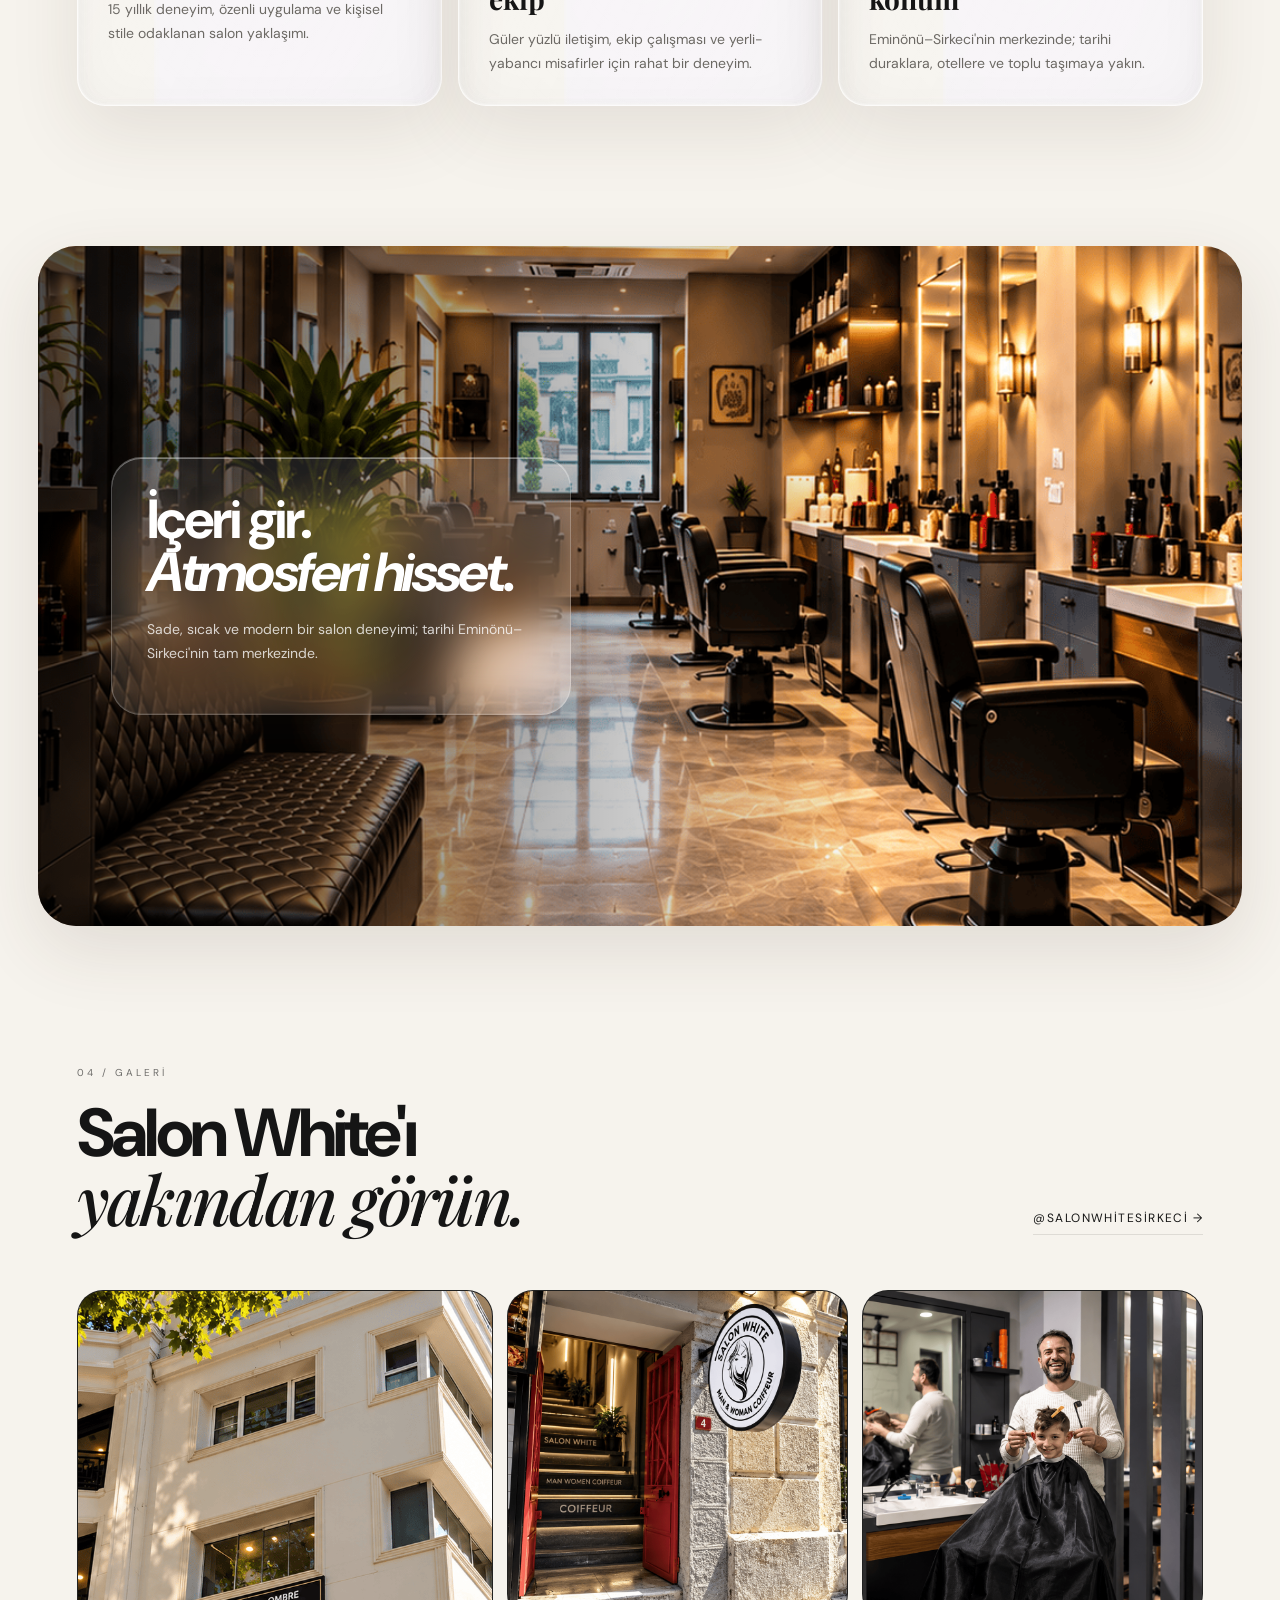
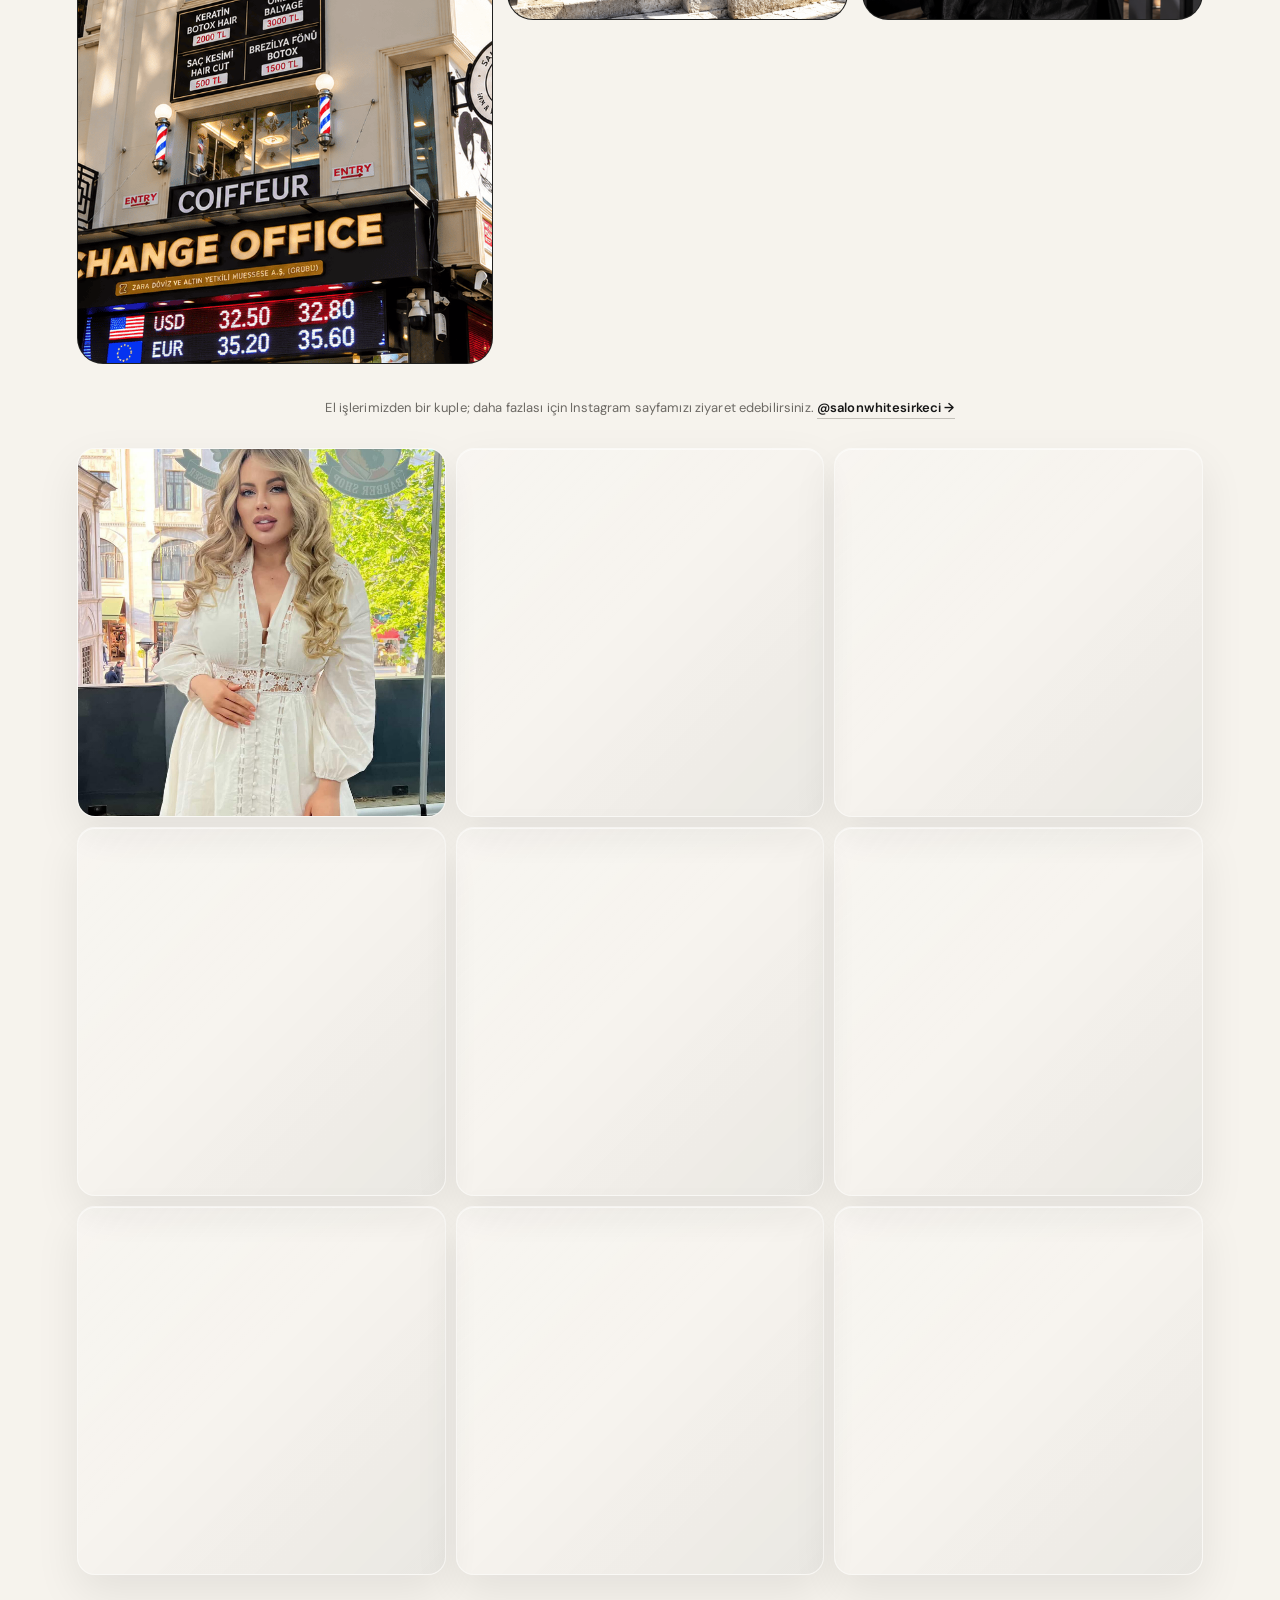
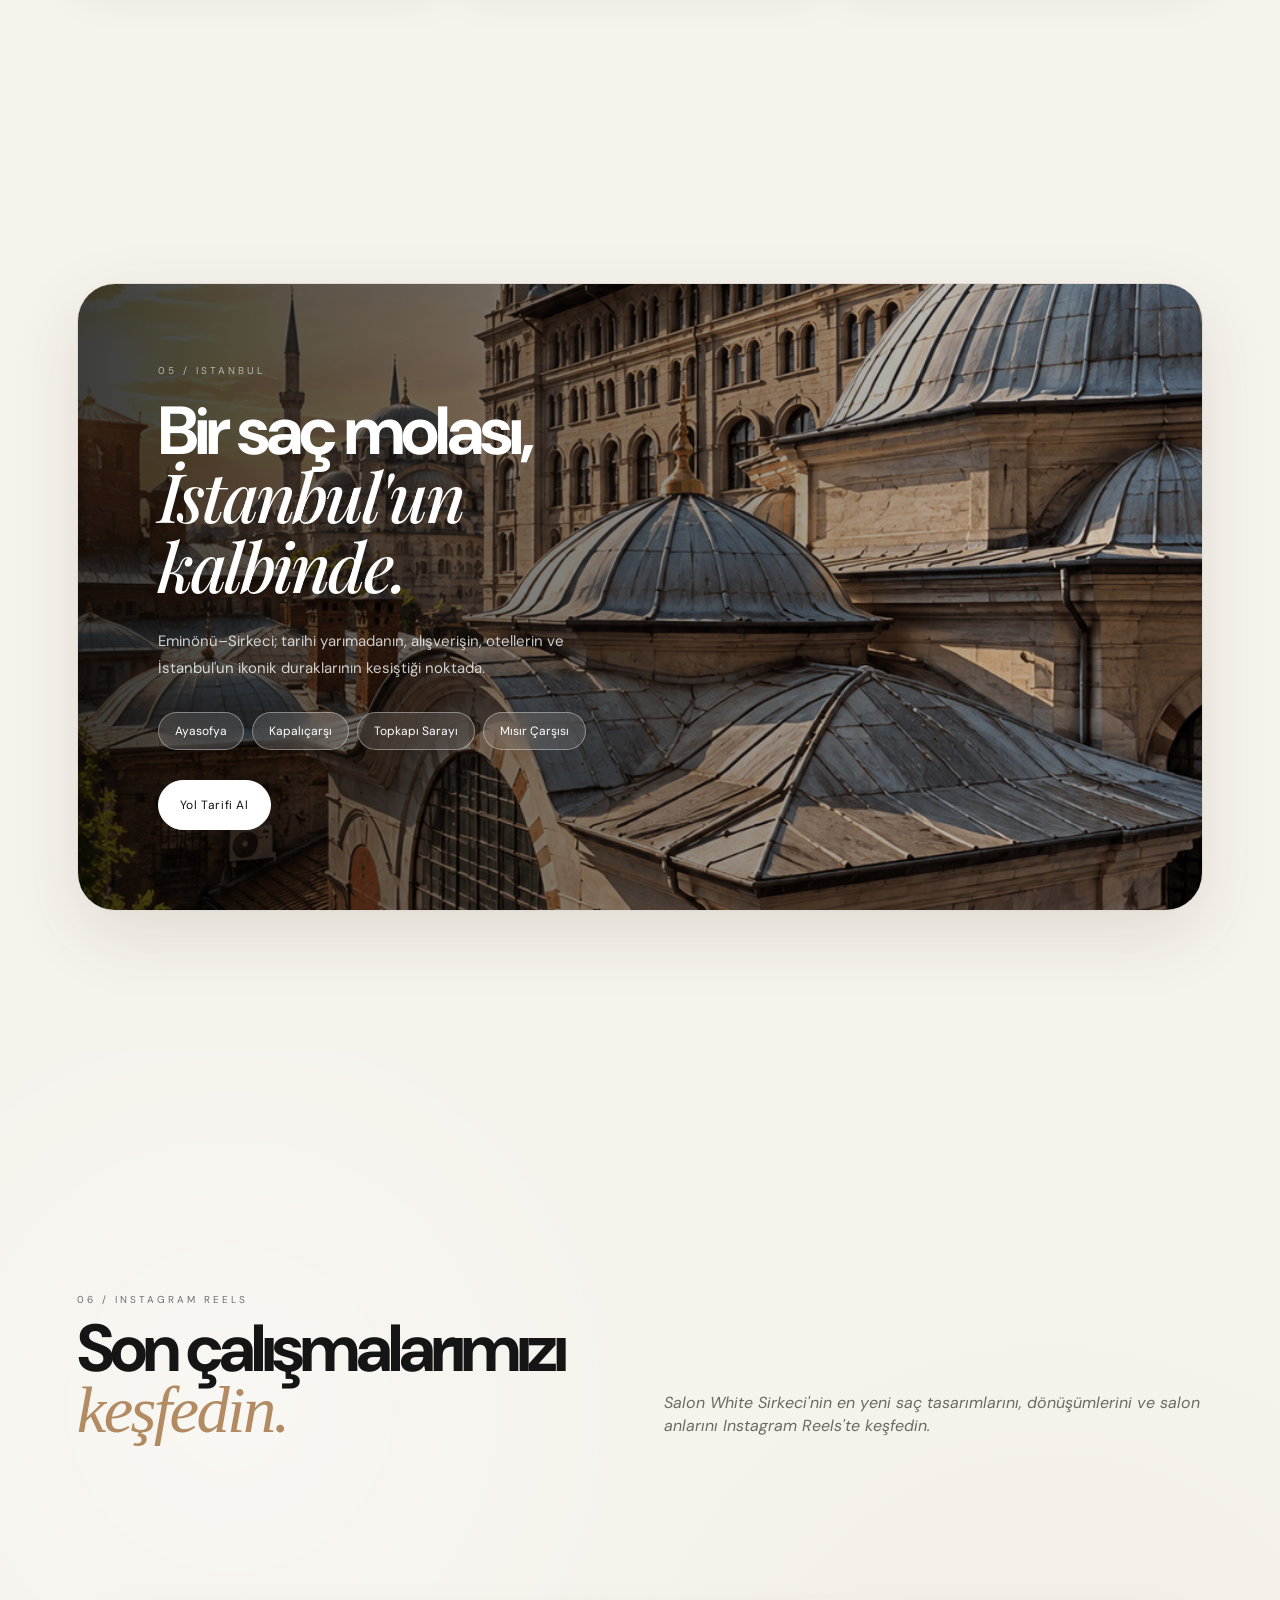
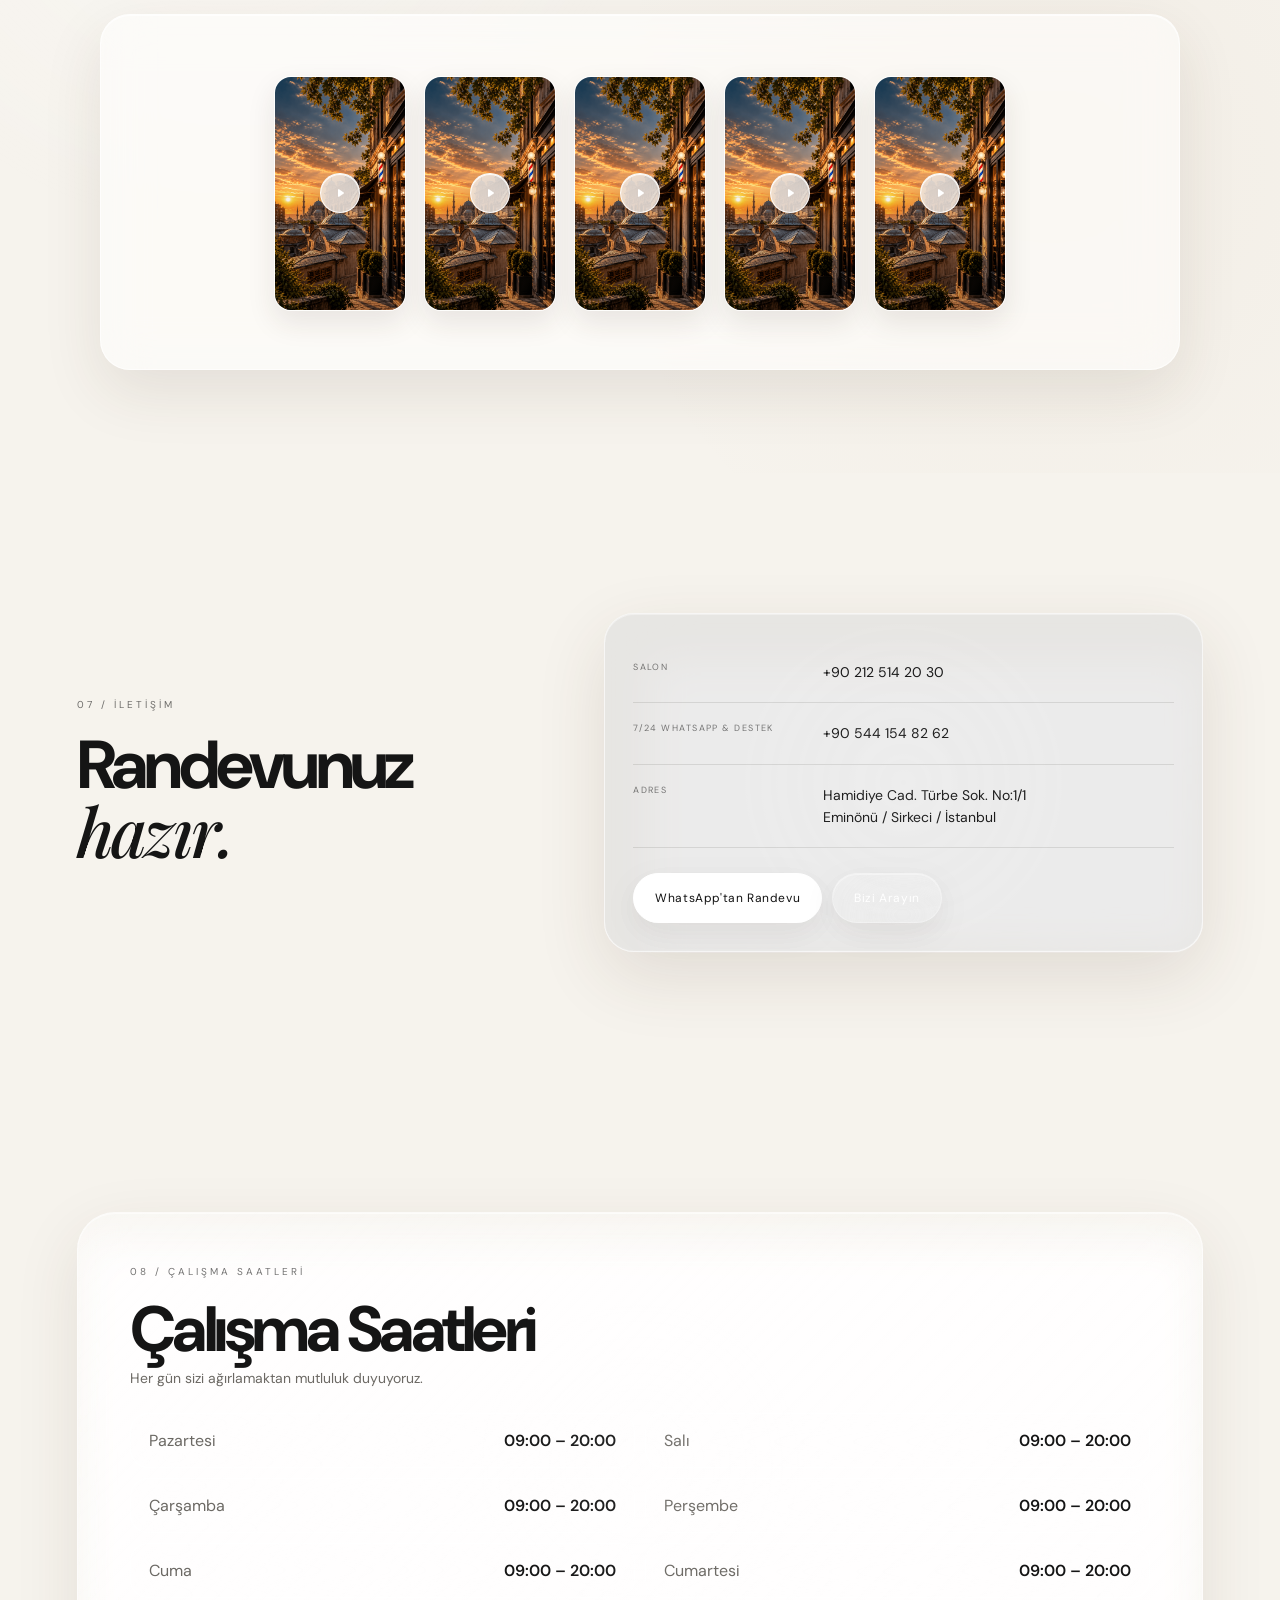
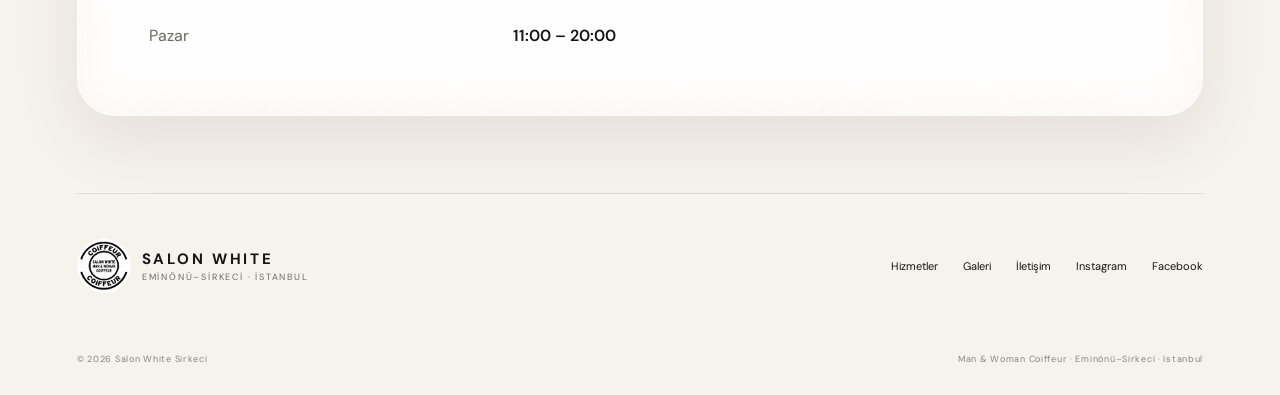
==== commit 342a0b57: "QA: remove duplicate Apple touch icon" ====
--- a/index.html
+++ b/index.html
@@ -17,7 +17,7 @@
 <link rel="icon" href="assets/logo/salon-white-logo.png?v=20260928" type="image/png">
 <link rel="shortcut icon" href="assets/logo/favicon.svg?v=20260928" type="image/svg+xml">
 <link rel="apple-touch-icon" href="assets/logo/salon-white-logo.png?v=20260928">
-  <link rel="apple-touch-icon" href="assets/logo/salon-white-logo.png">
+  
   <link rel="preconnect" href="https://fonts.googleapis.com">
   <link rel="preconnect" href="https://fonts.gstatic.com" crossorigin>
   <link href="https://fonts.googleapis.com/css2?family=DM+Sans:wght@400;500;600;700&family=Playfair+Display:wght@500;600&display=swap" rel="stylesheet">
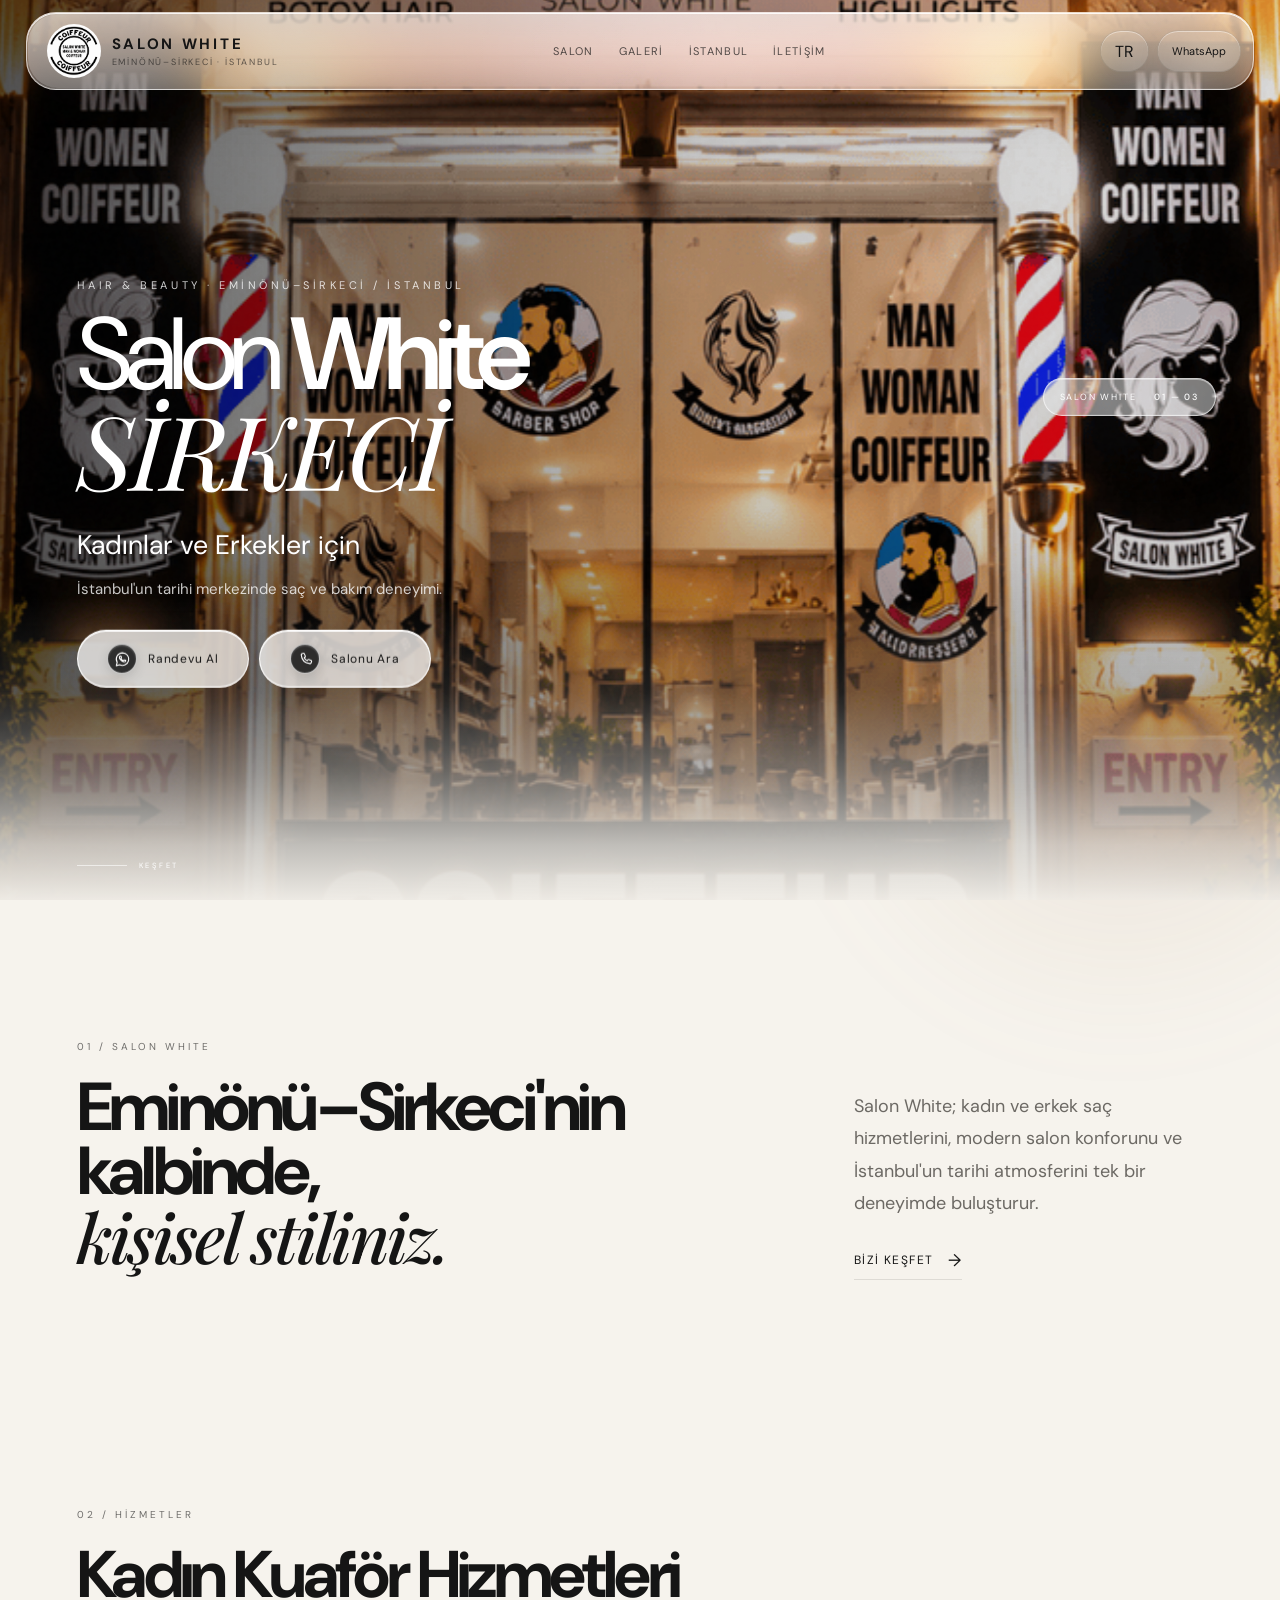
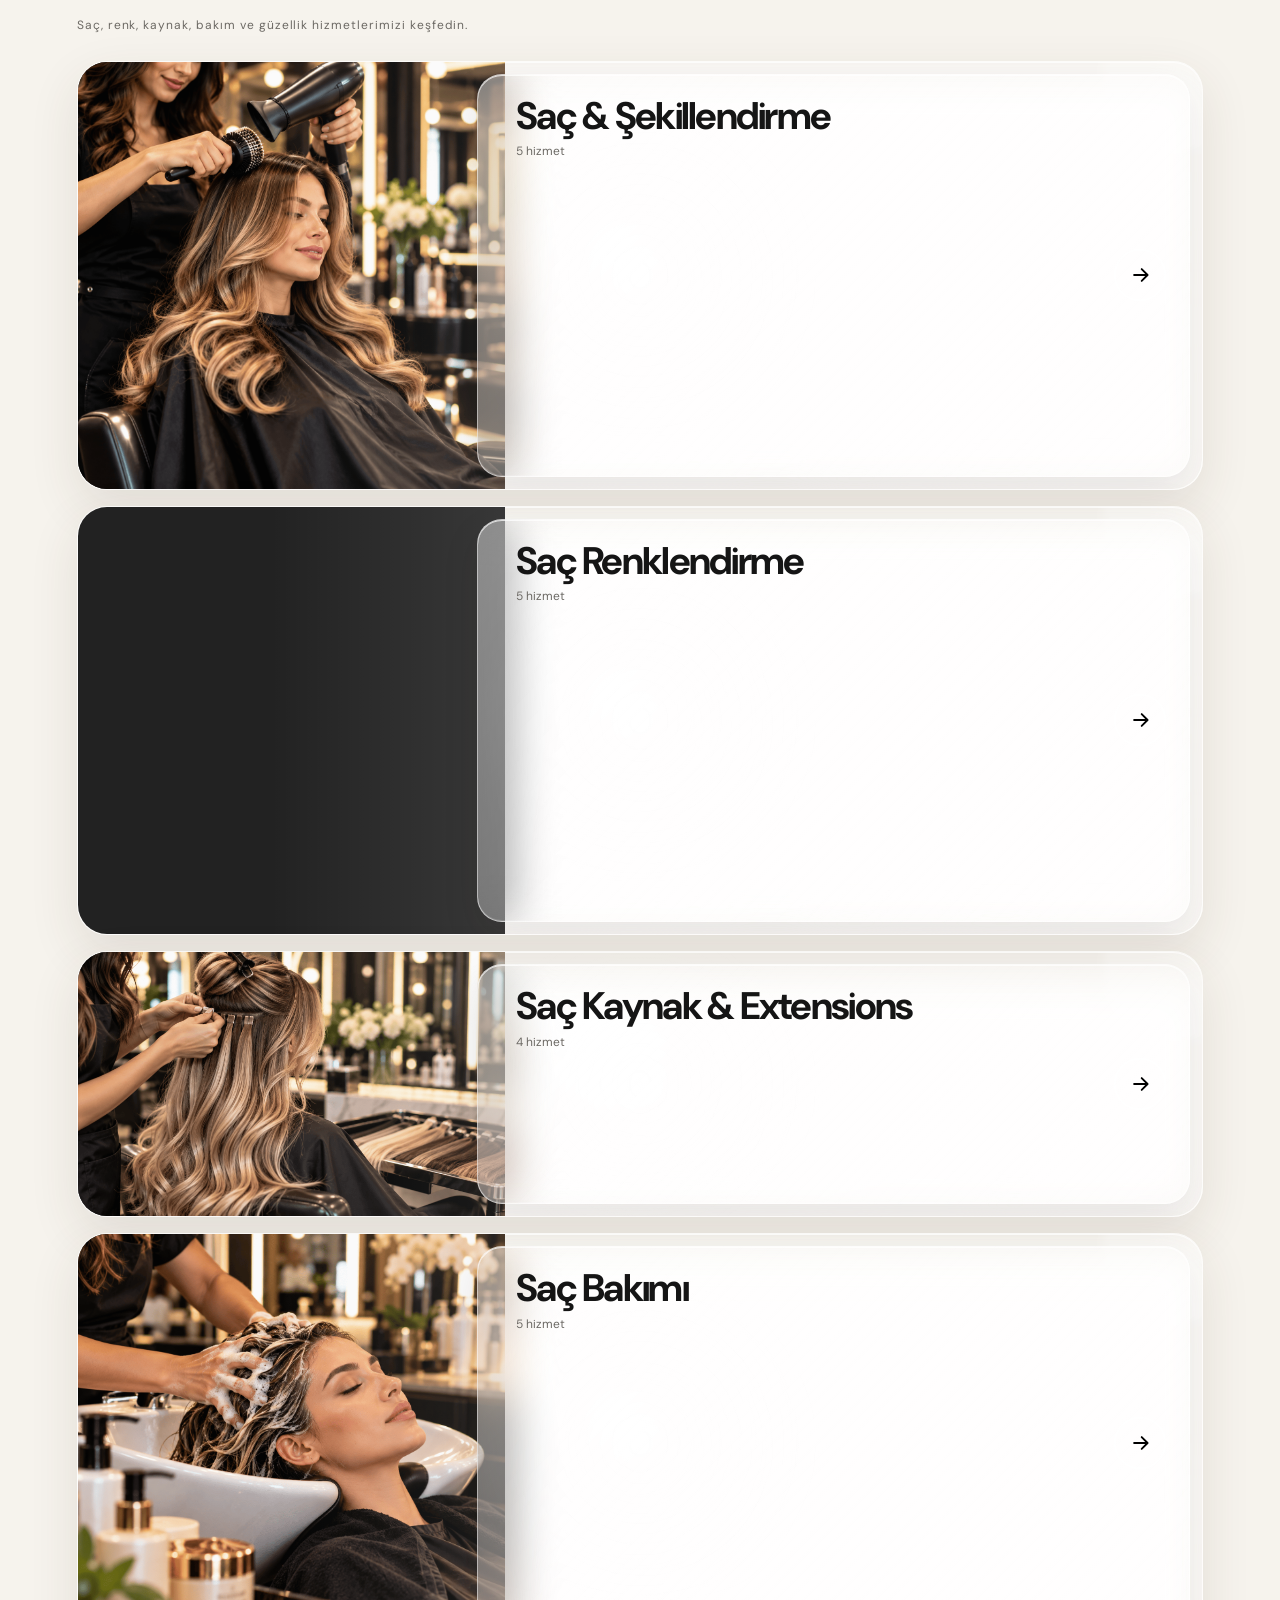
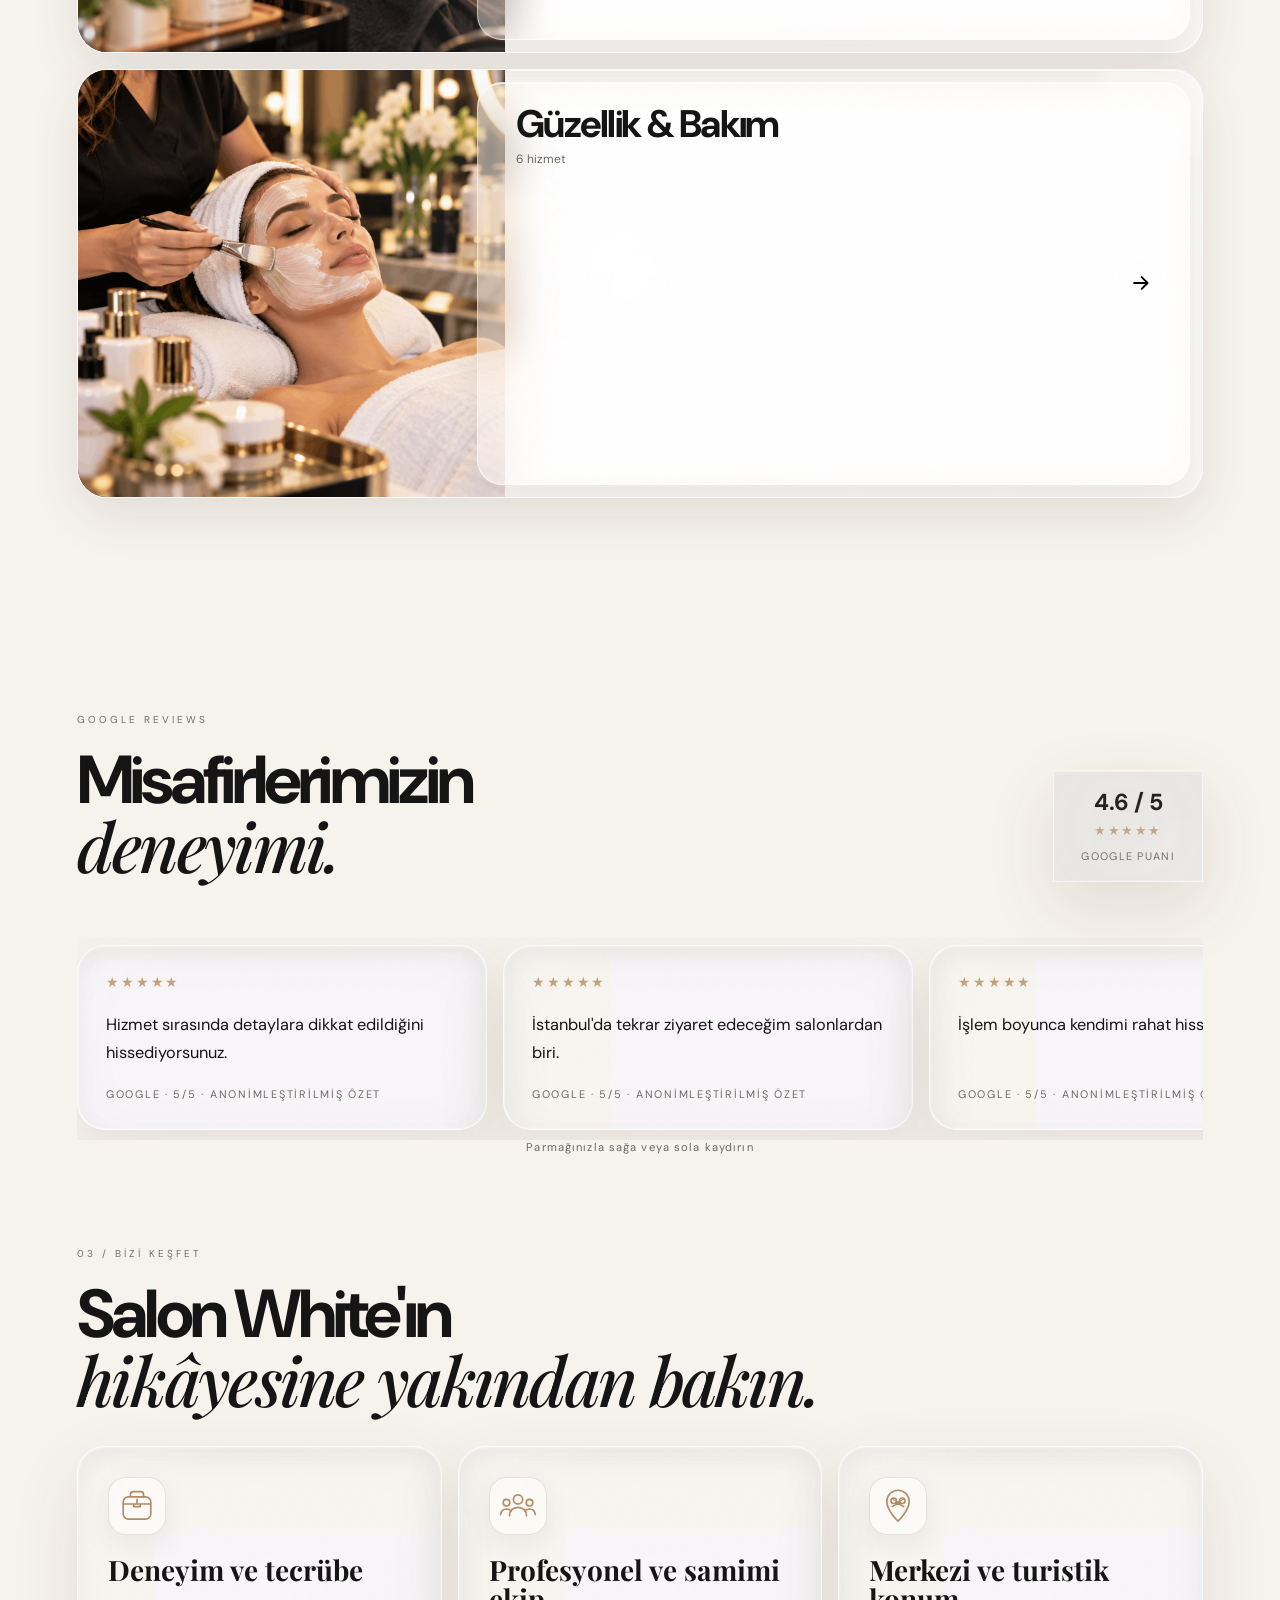
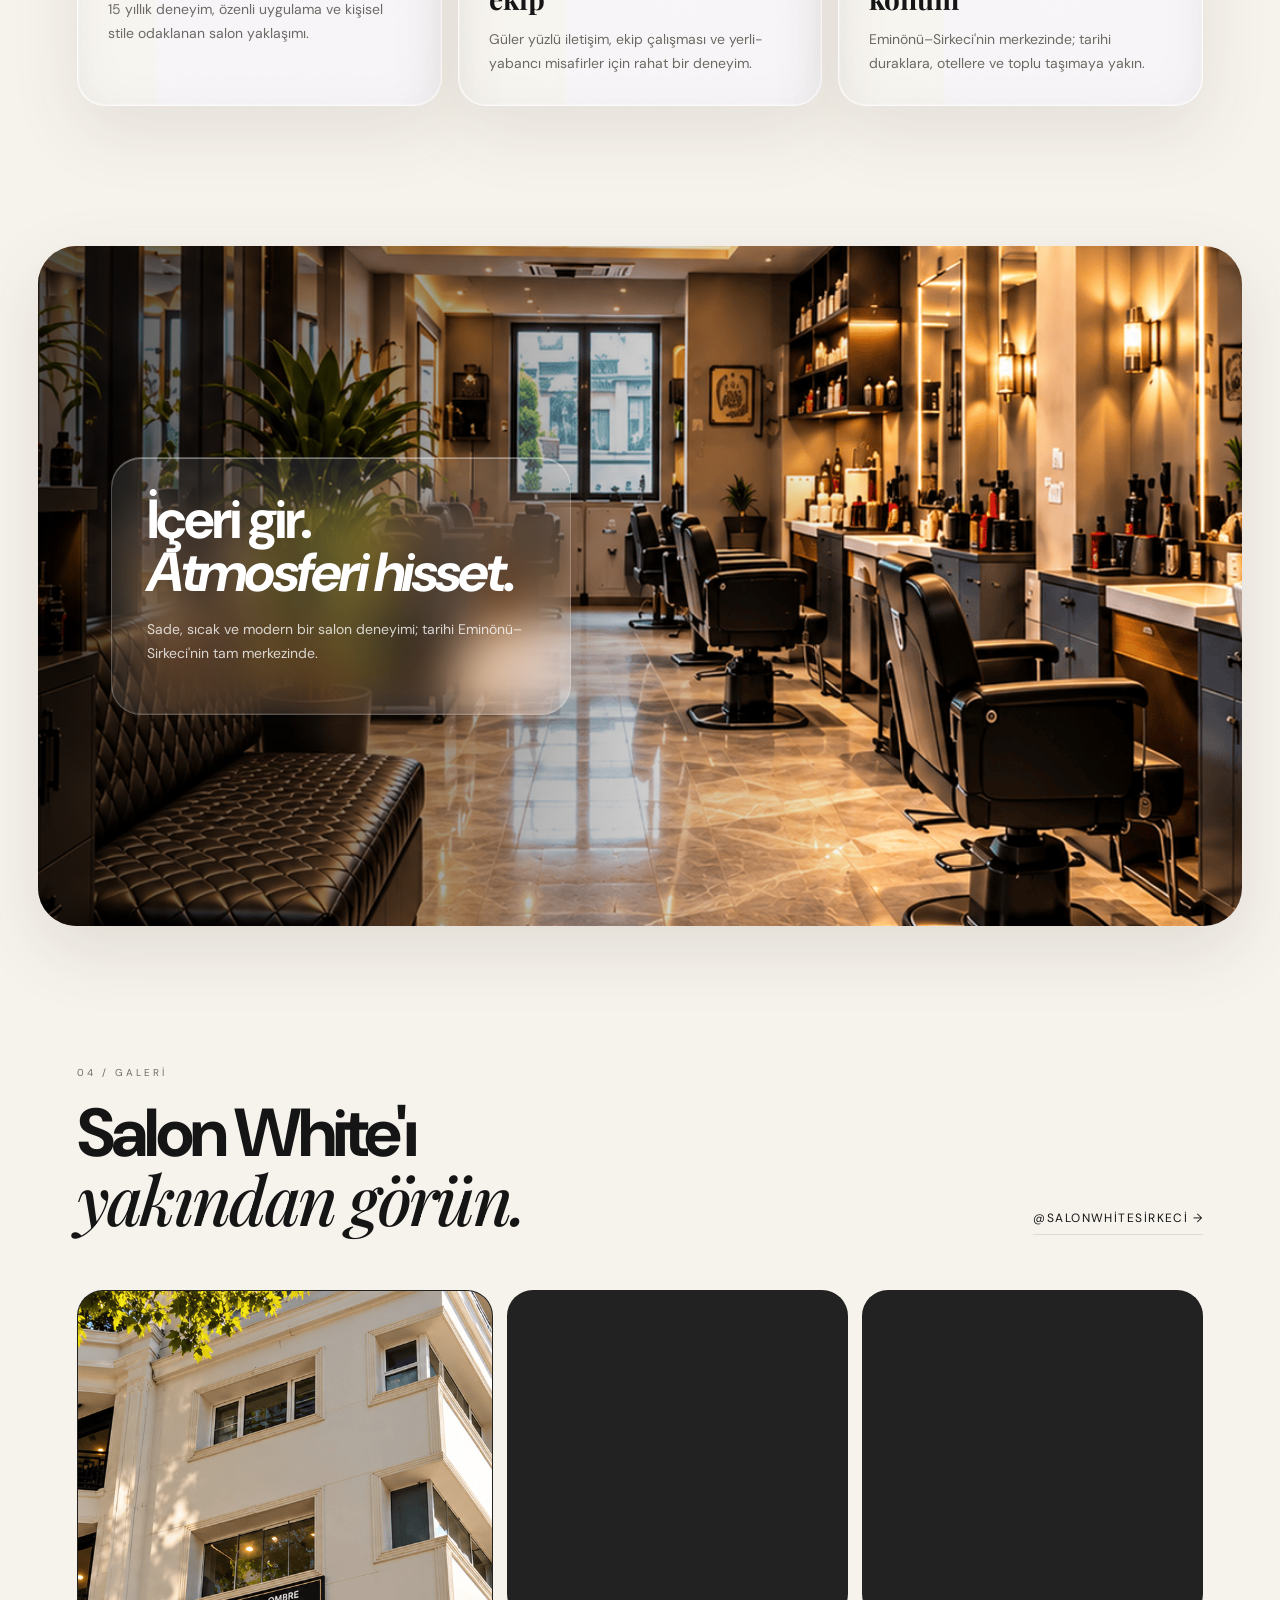
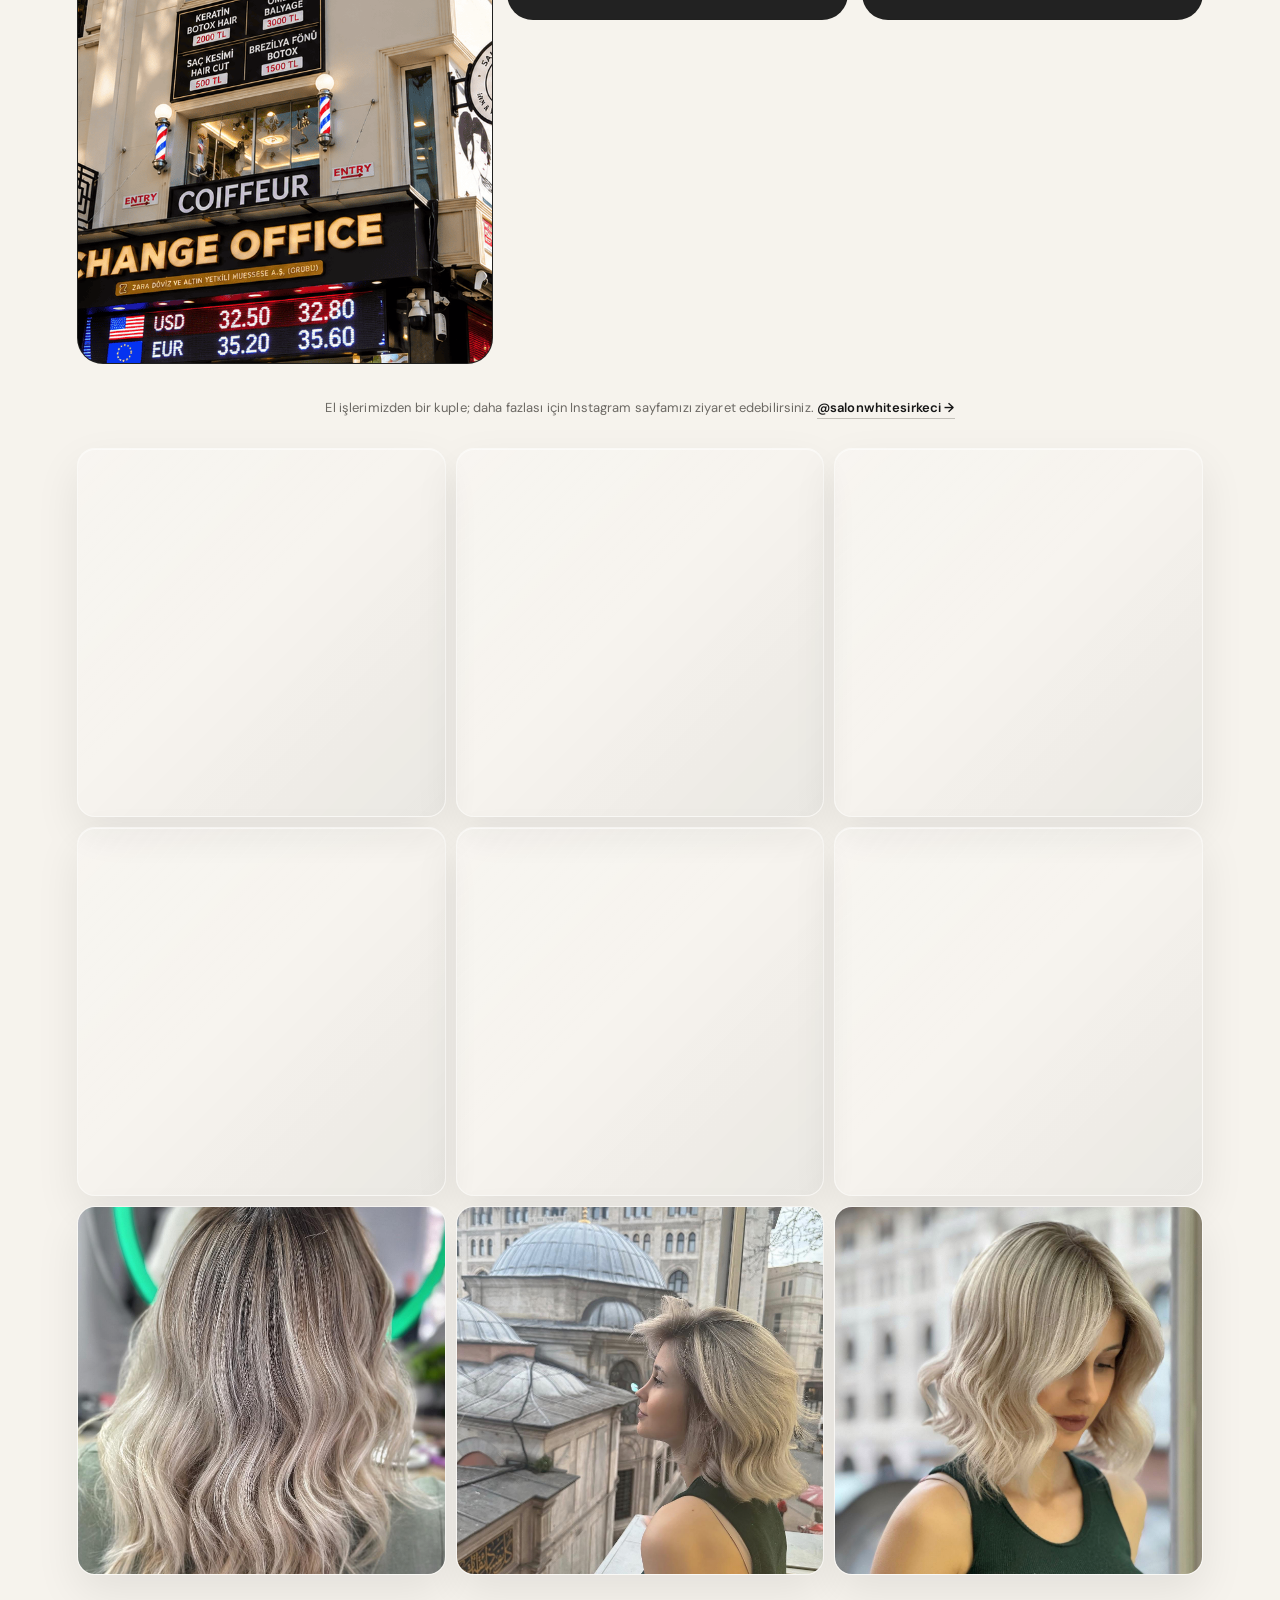
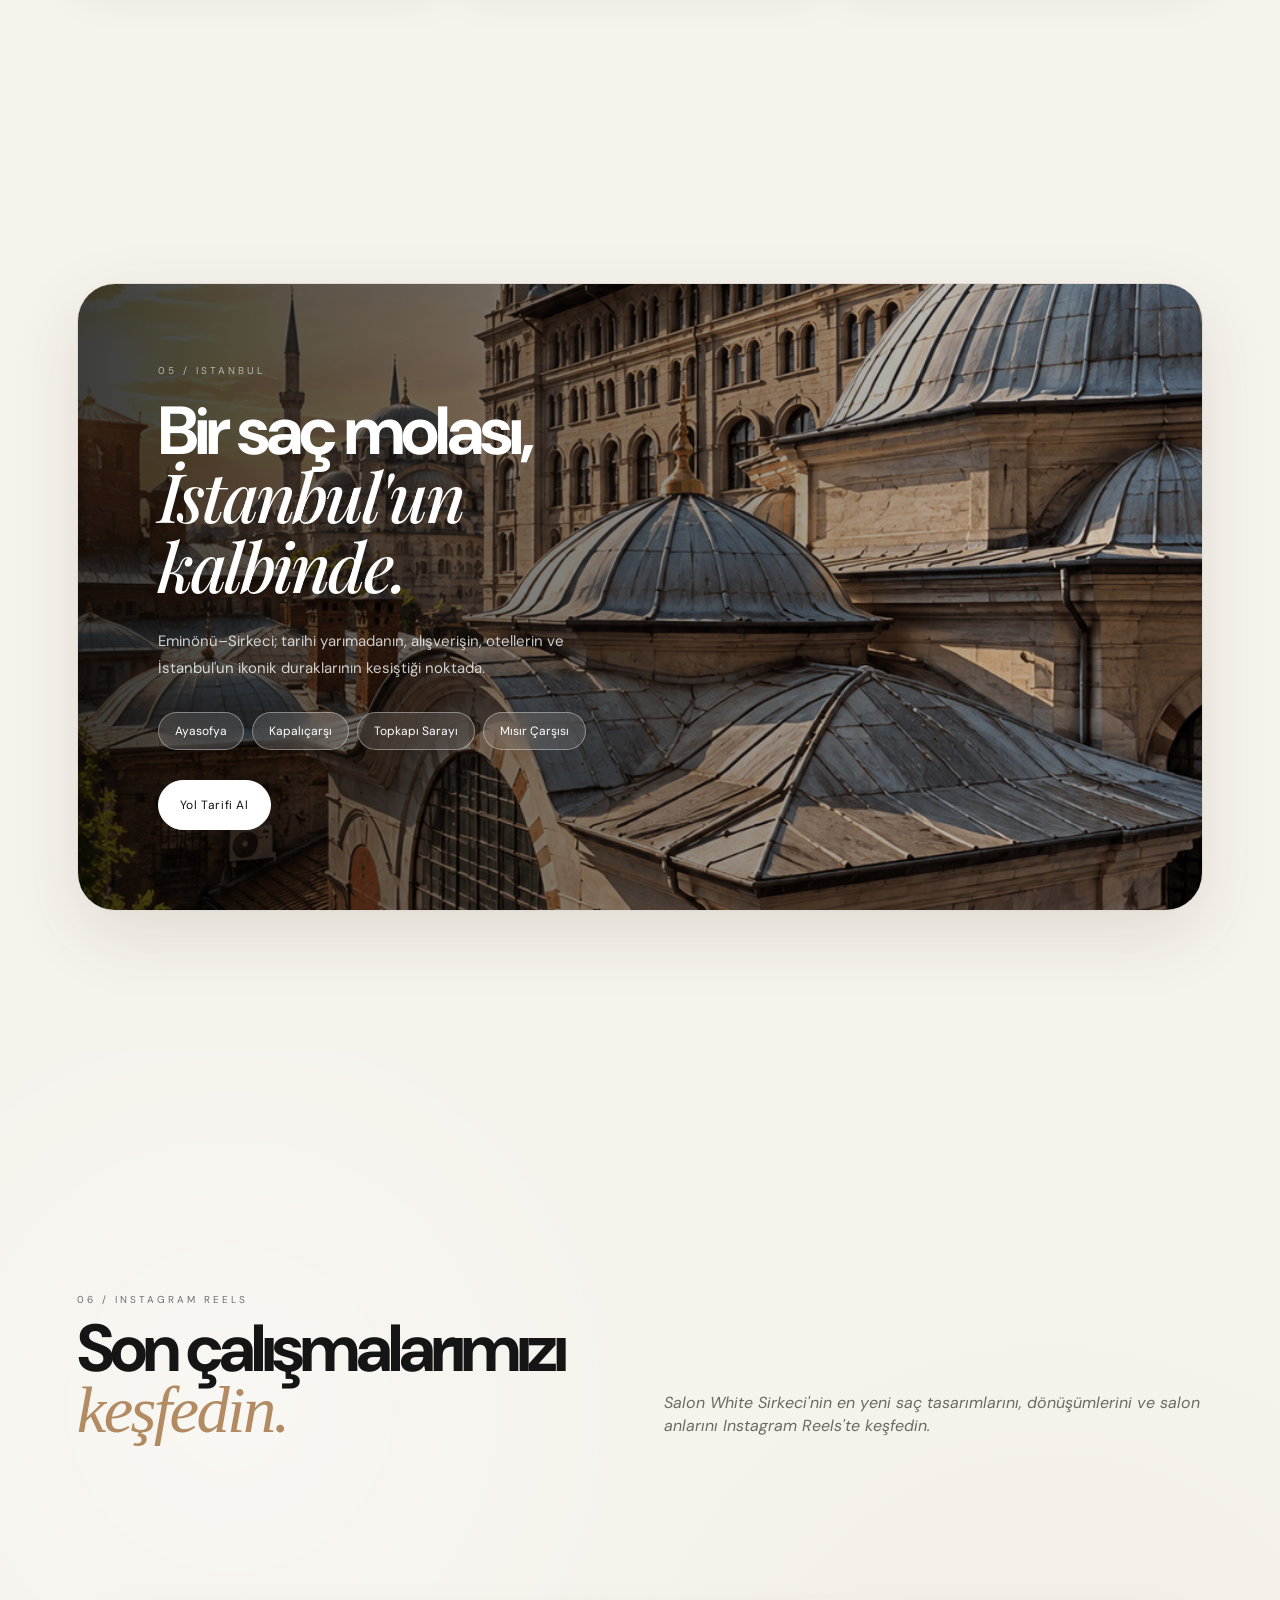
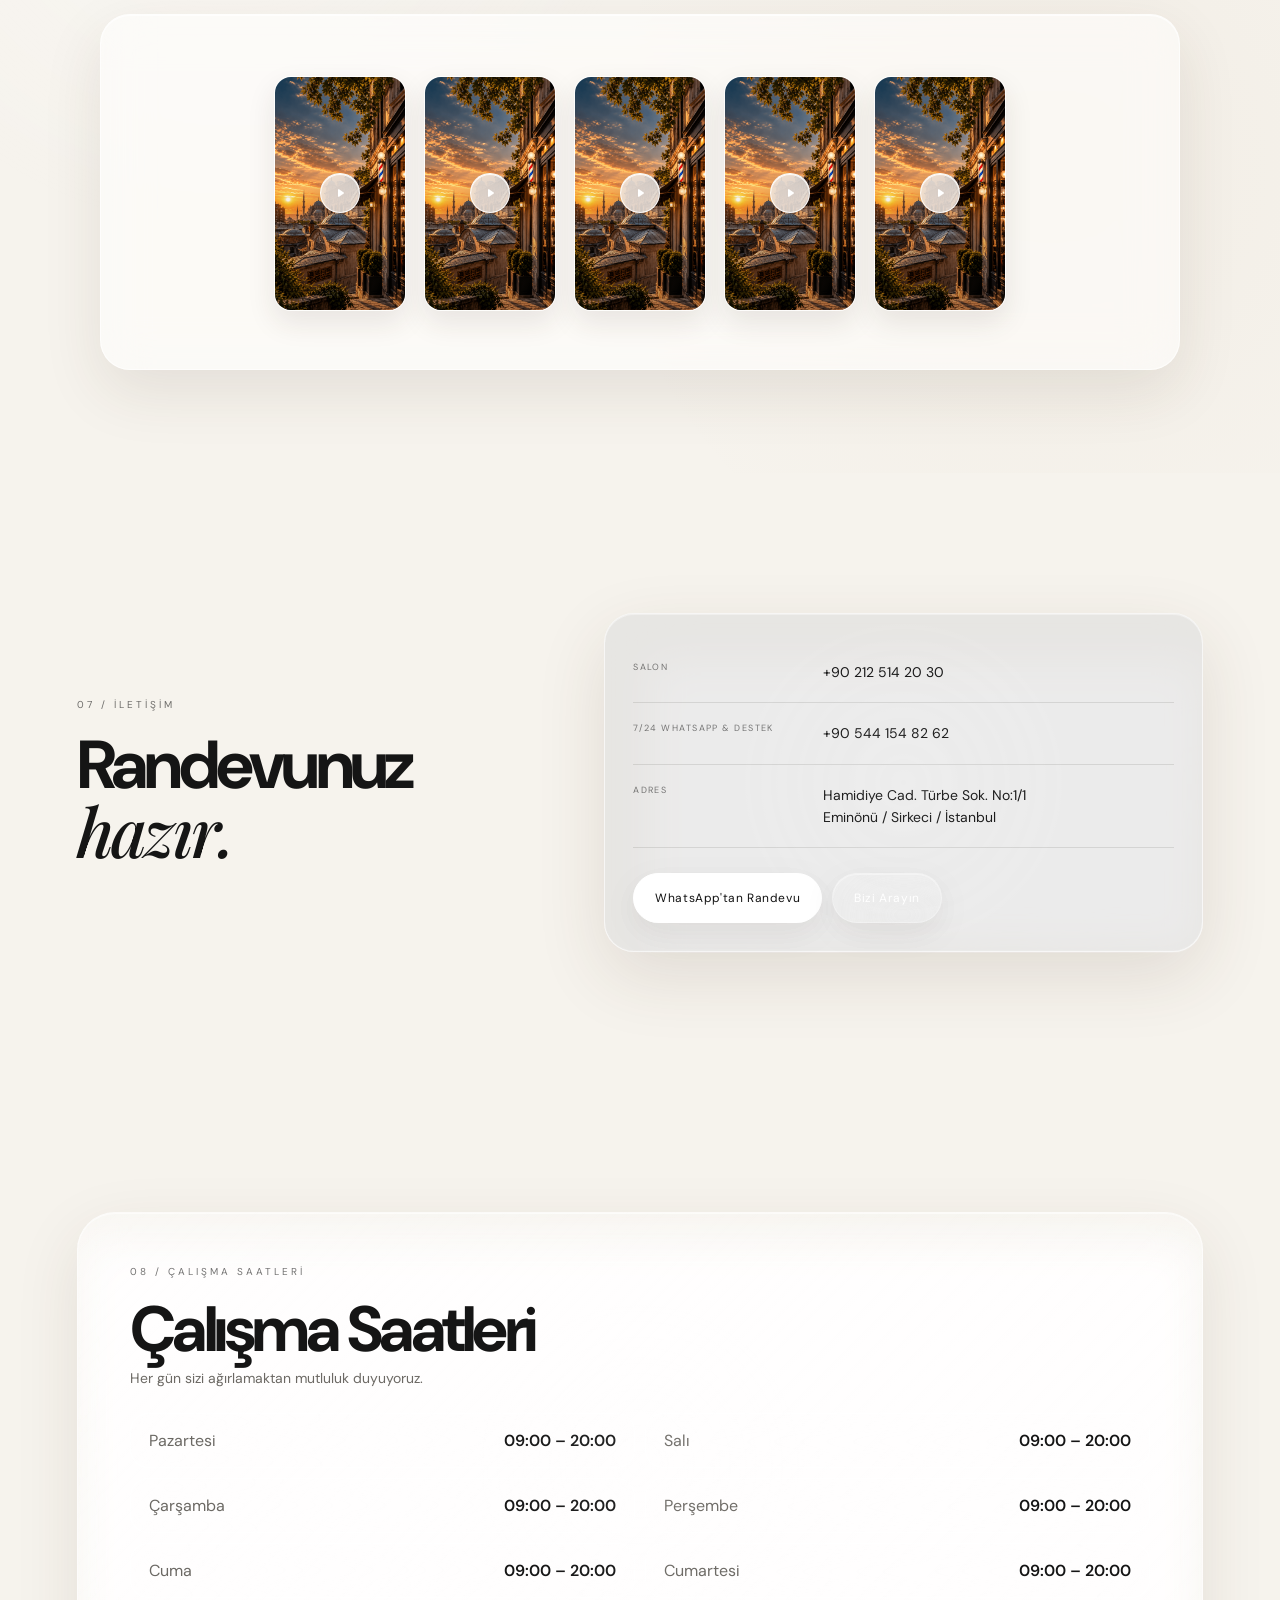
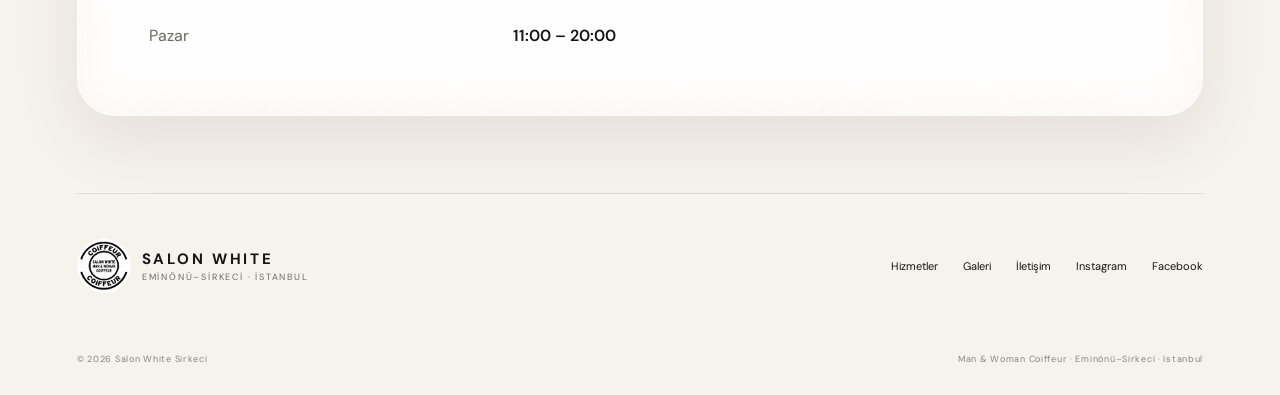
==== commit 2927490e: "SEO: use absolute canonical URLs" ====
--- a/index.html
+++ b/index.html
@@ -6,7 +6,7 @@
   <meta name="theme-color" content="#f5f2eb">
   <meta name="description" content="Salon White Sirkeci — İstanbul'un tarihi merkezinde kadın ve erkek saç bakım ve kuaför deneyimi. WhatsApp ile randevu.">
   <meta name="robots" content="index,follow,max-image-preview:large">
-  <link rel="canonical" href="./">
+  <link rel="canonical" href="https://salon-white1.qasimm2012.workers.dev/">
   <meta property="og:title" content="Salon White Sirkeci | Man & Woman Coiffeur">
   <meta property="og:description" content="Hair & beauty in the historic heart of Eminönü–Sirkeci, Istanbul.">
   <meta property="og:type" content="website">
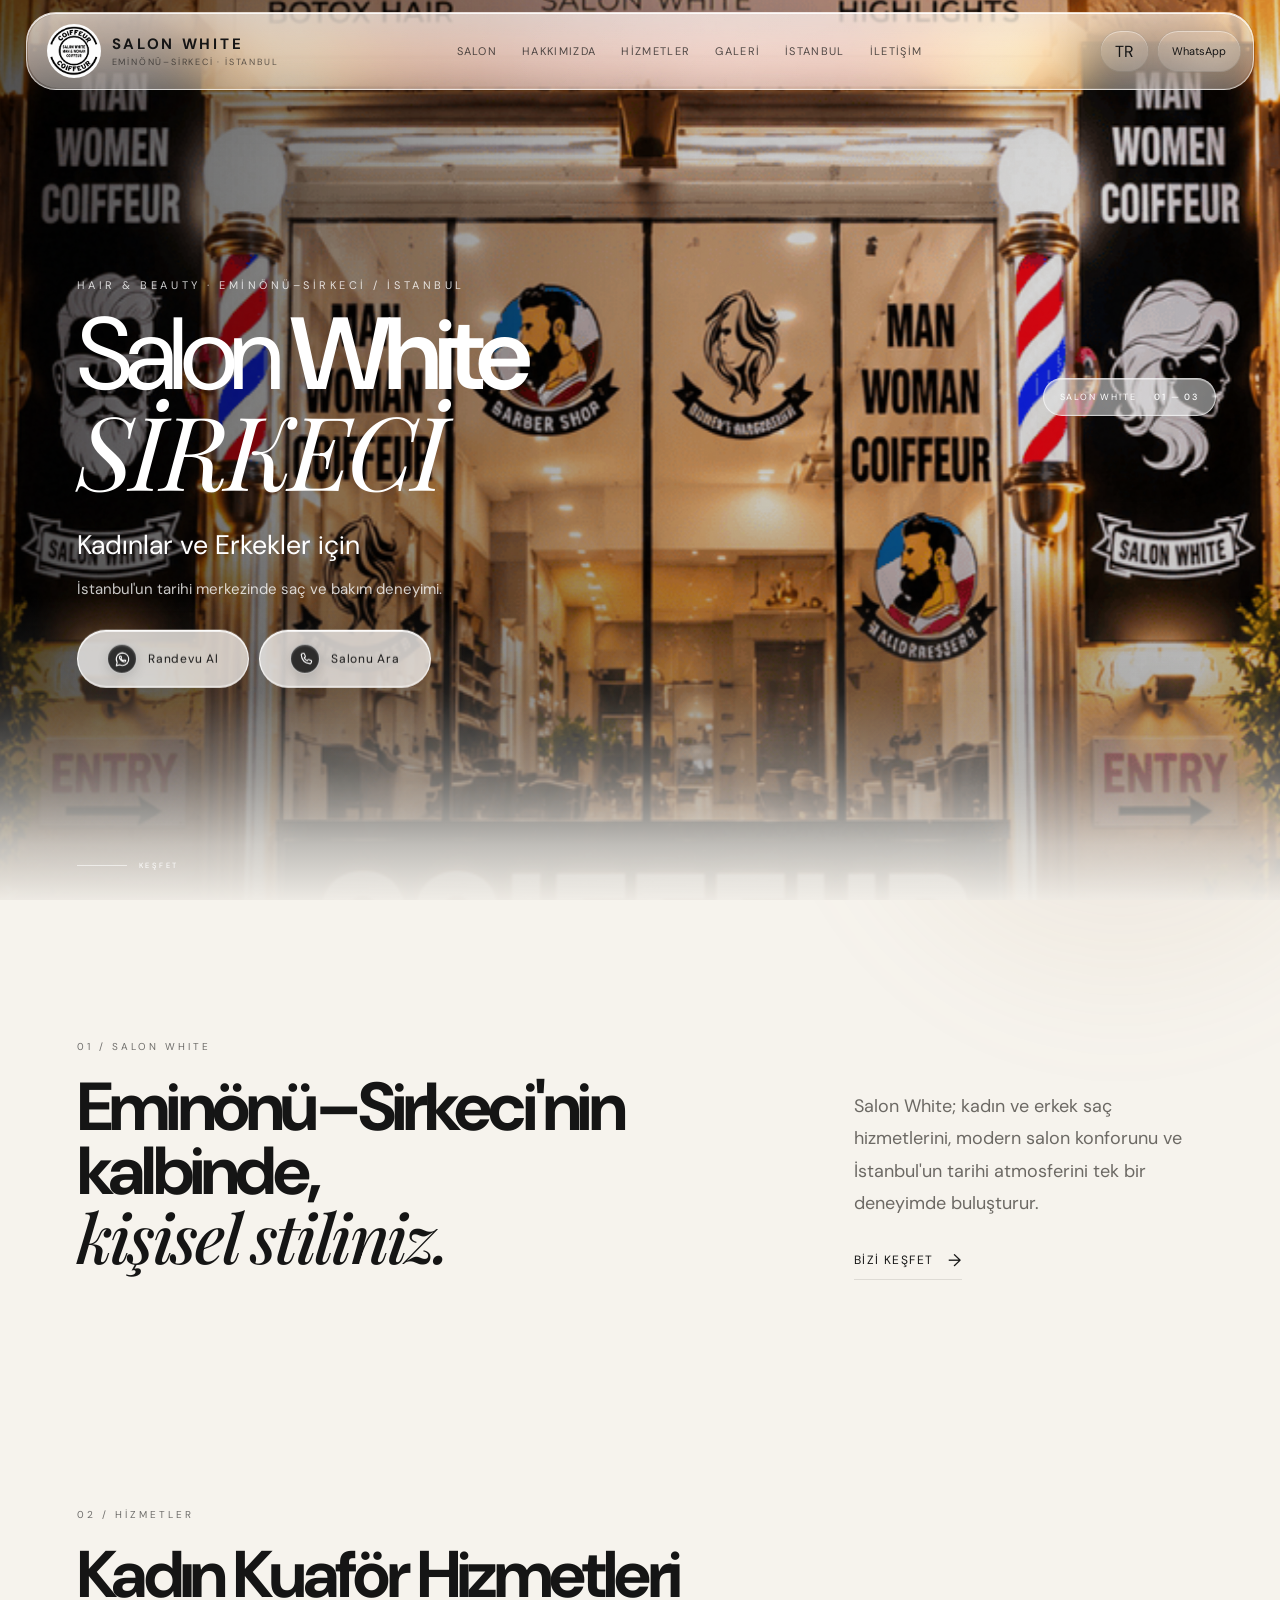
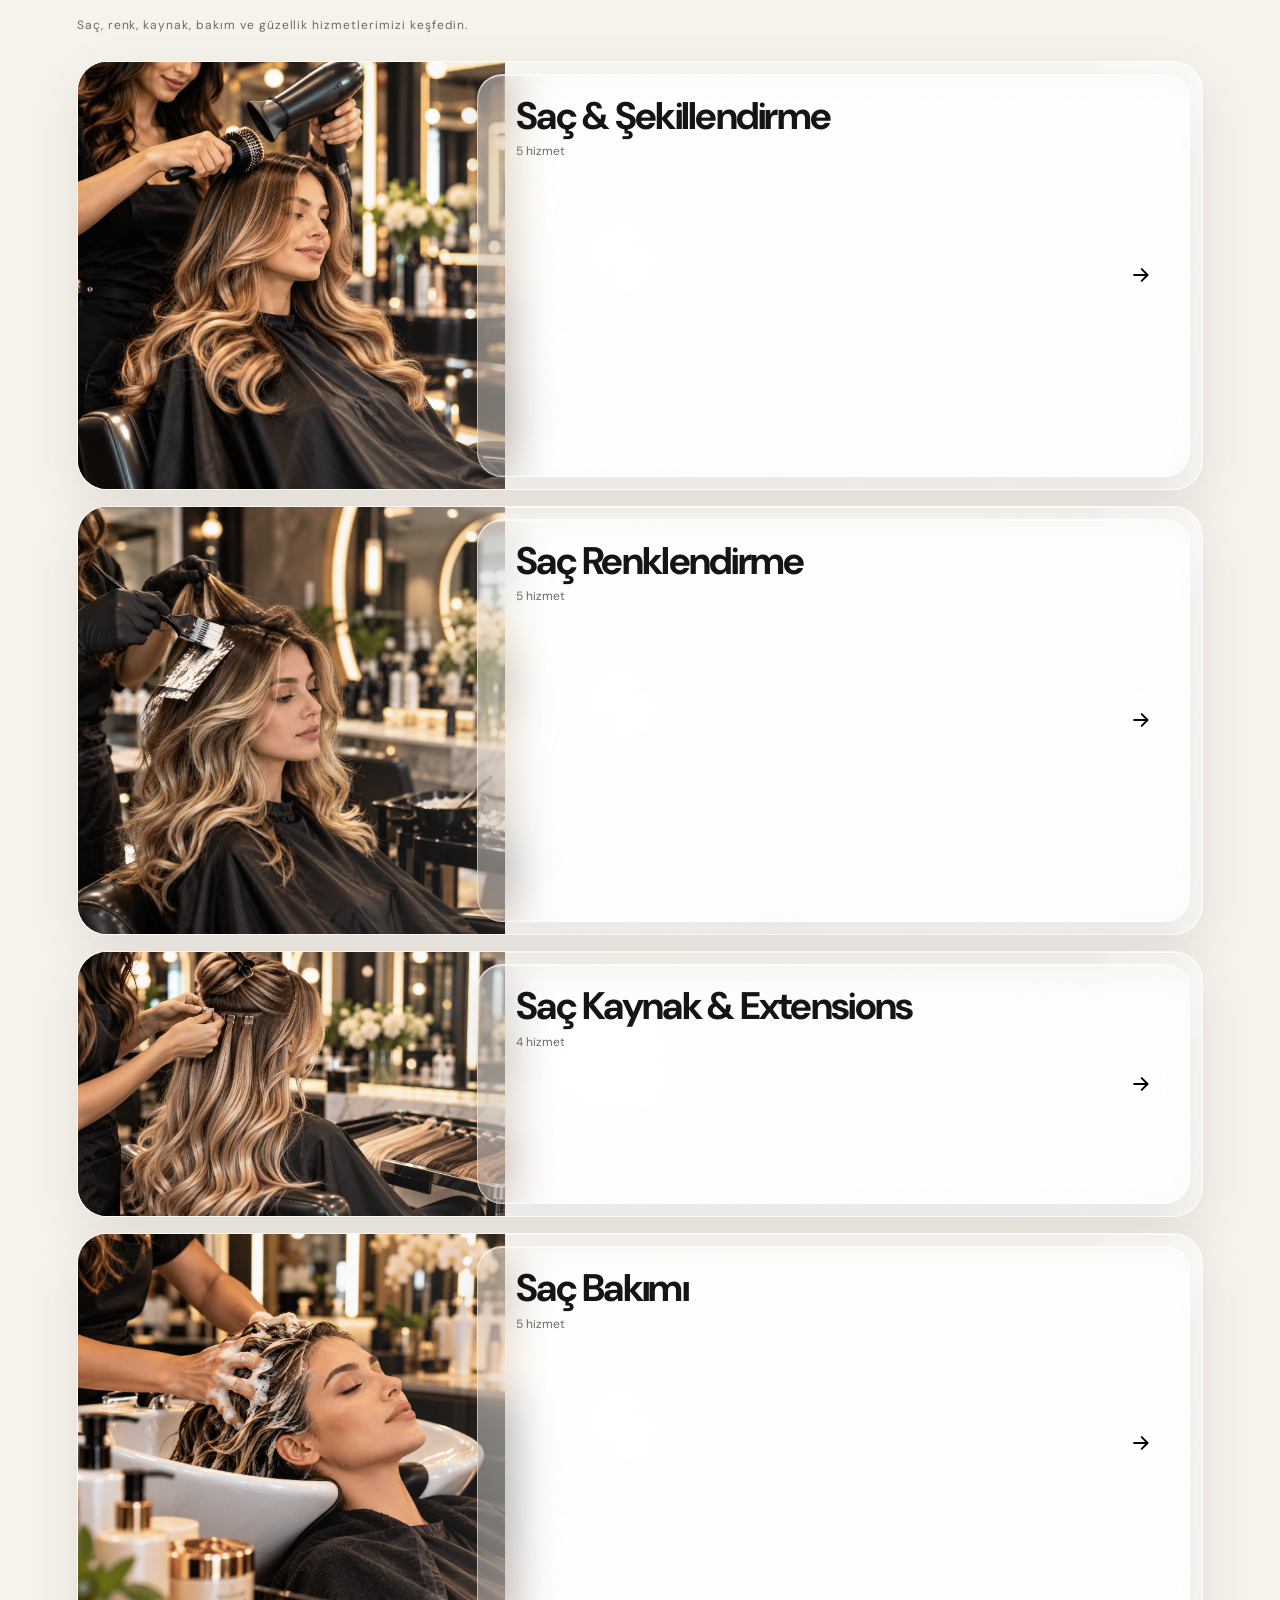
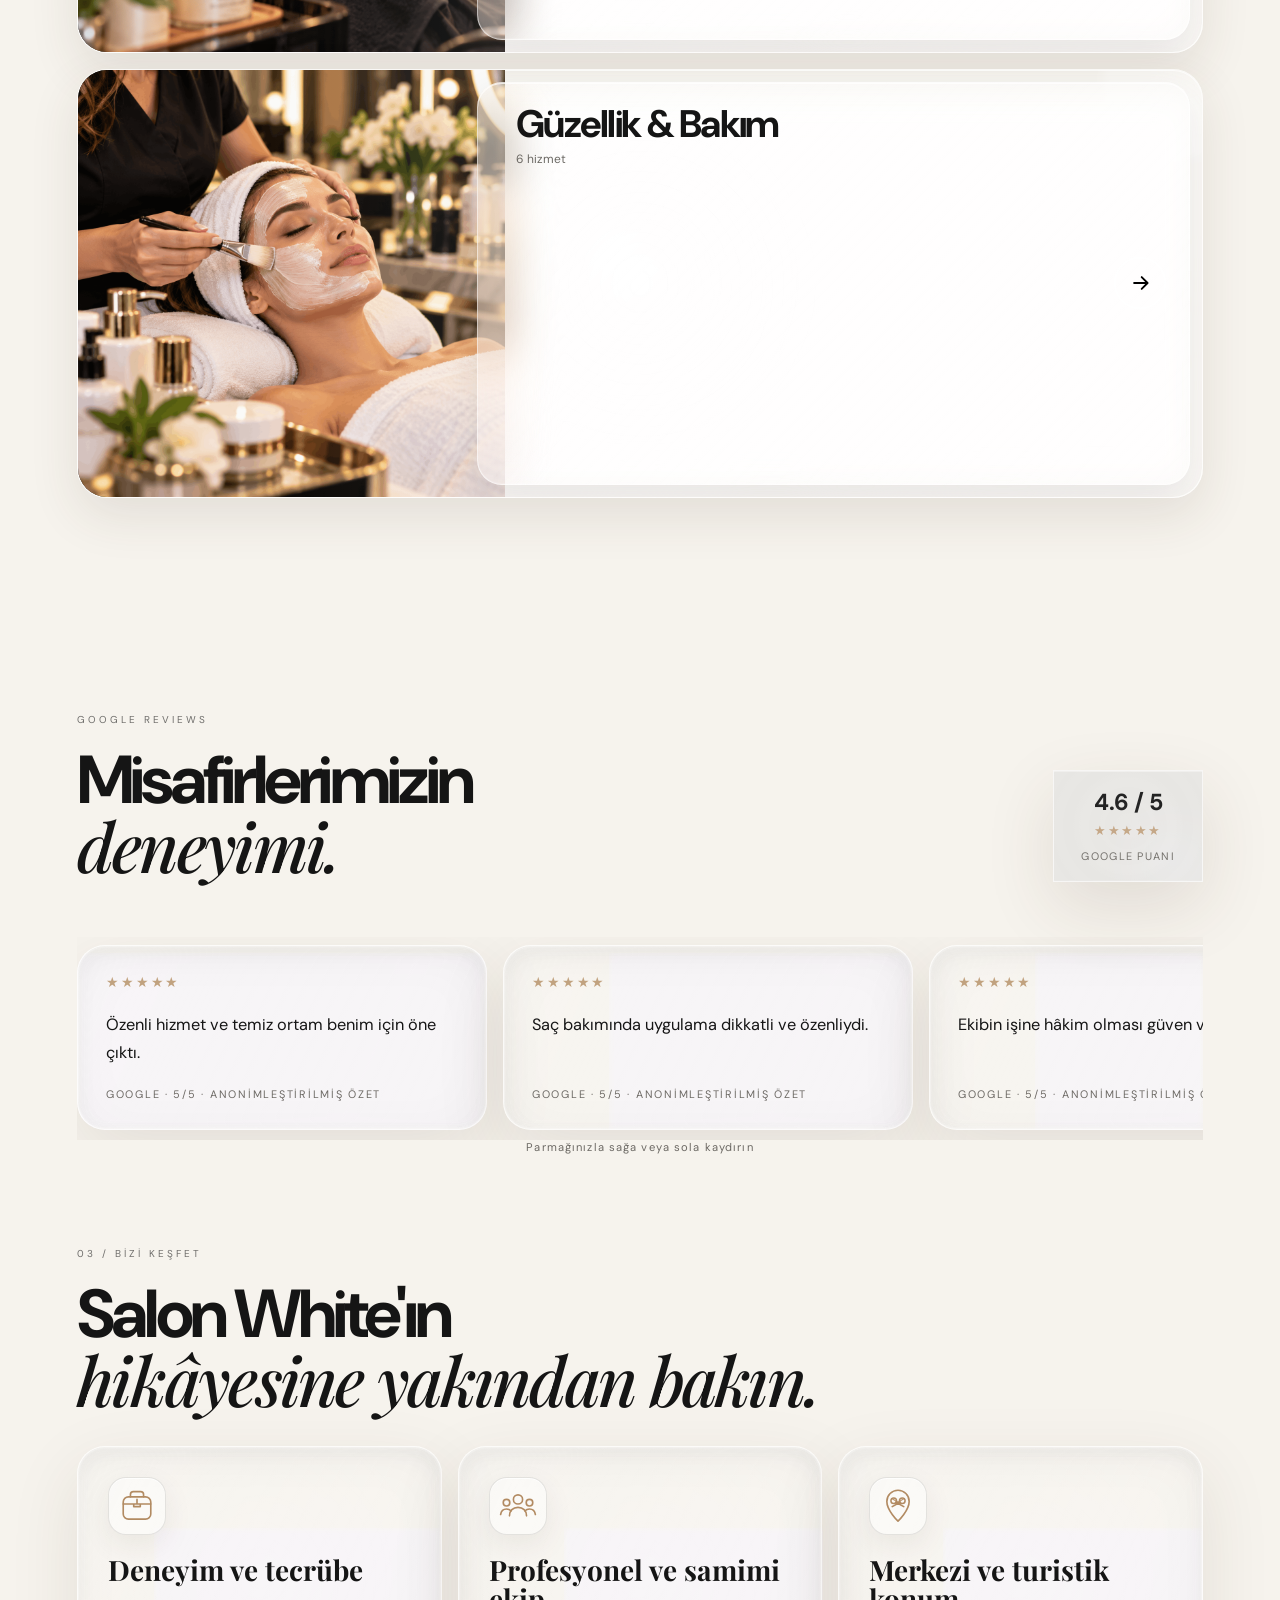
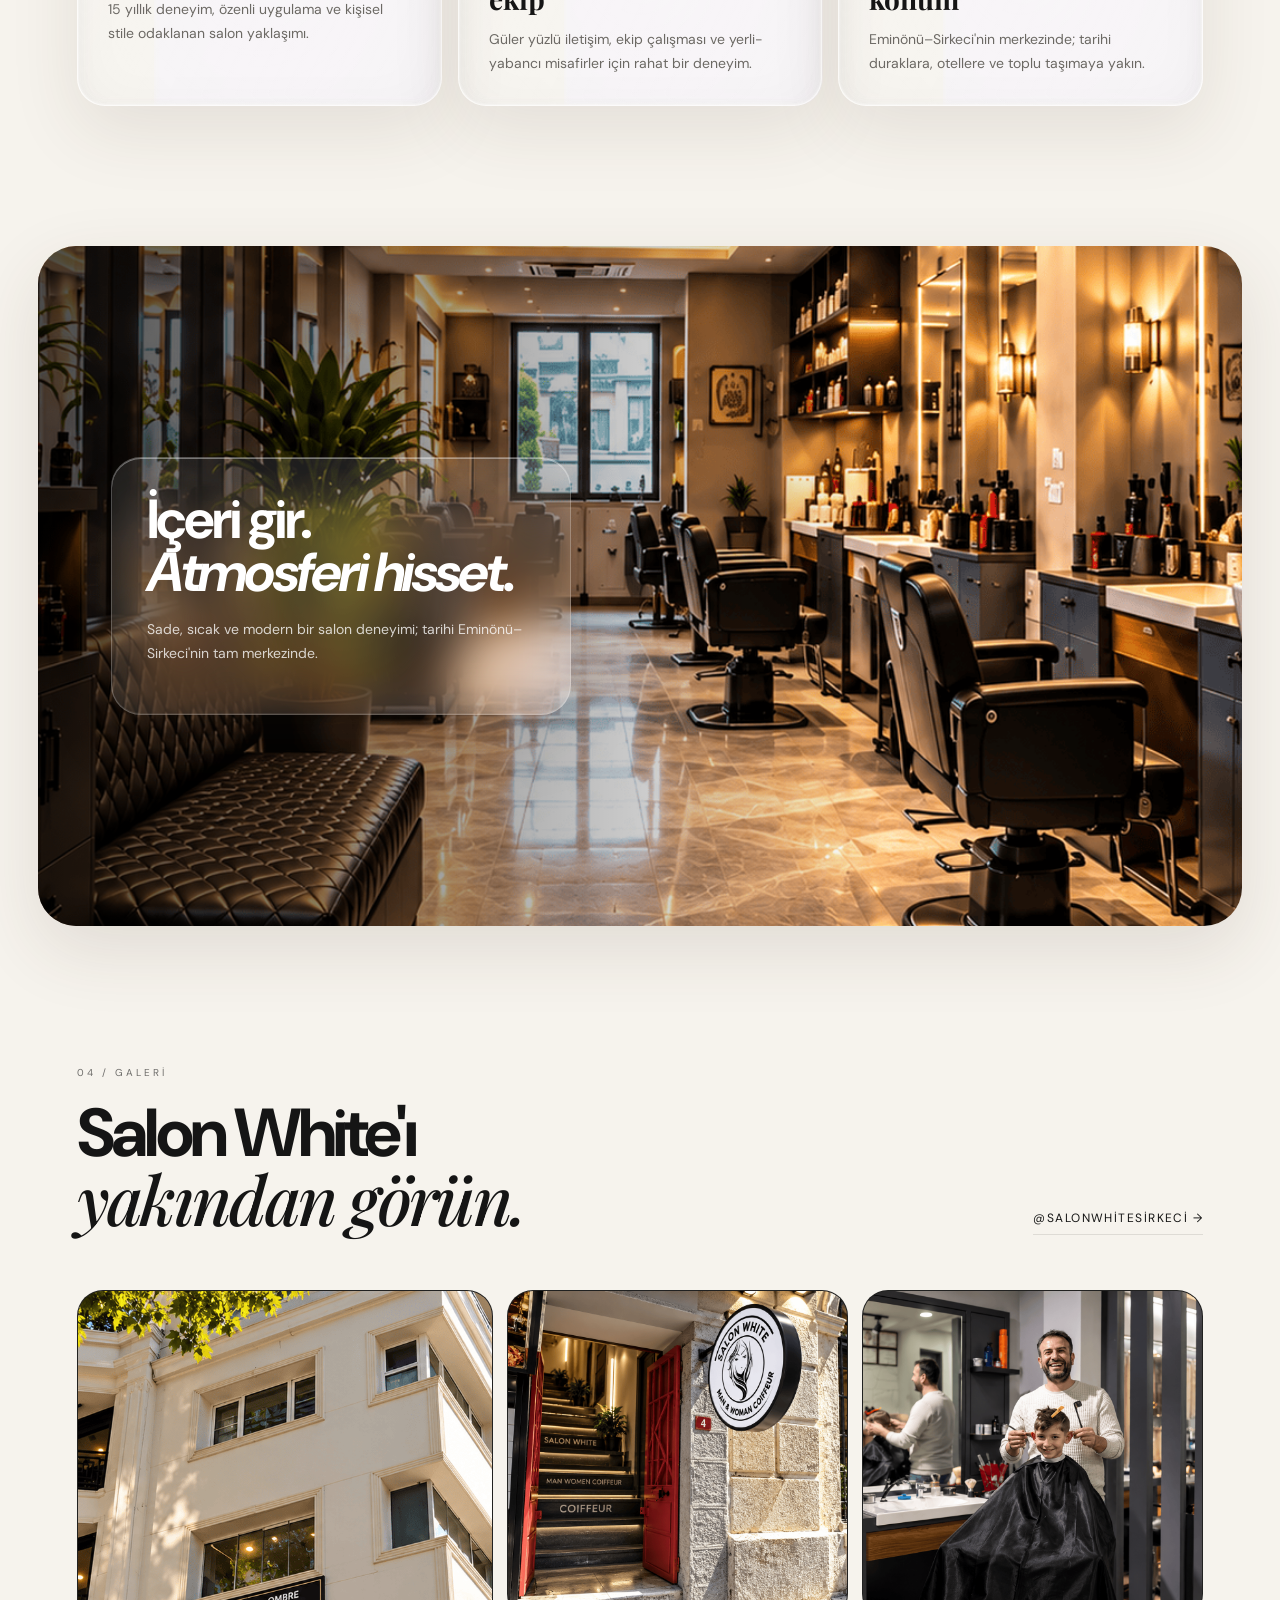
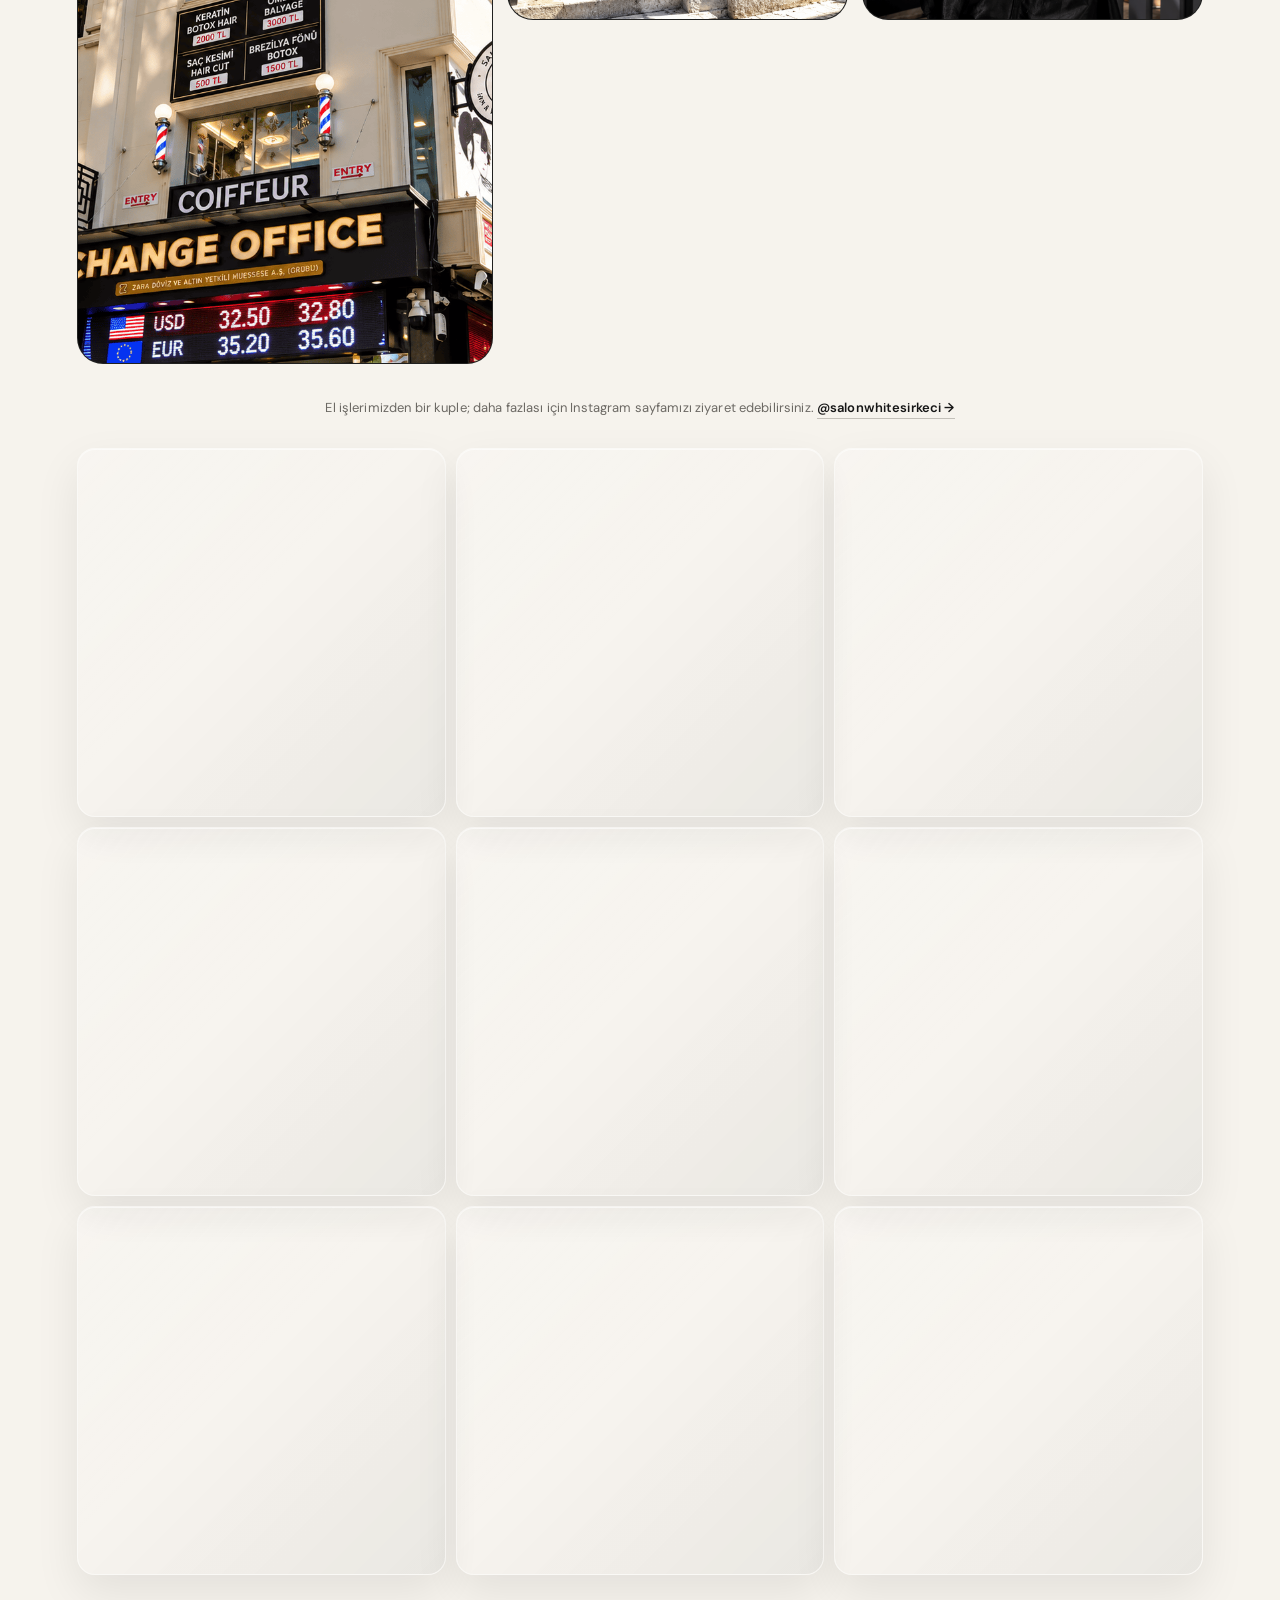
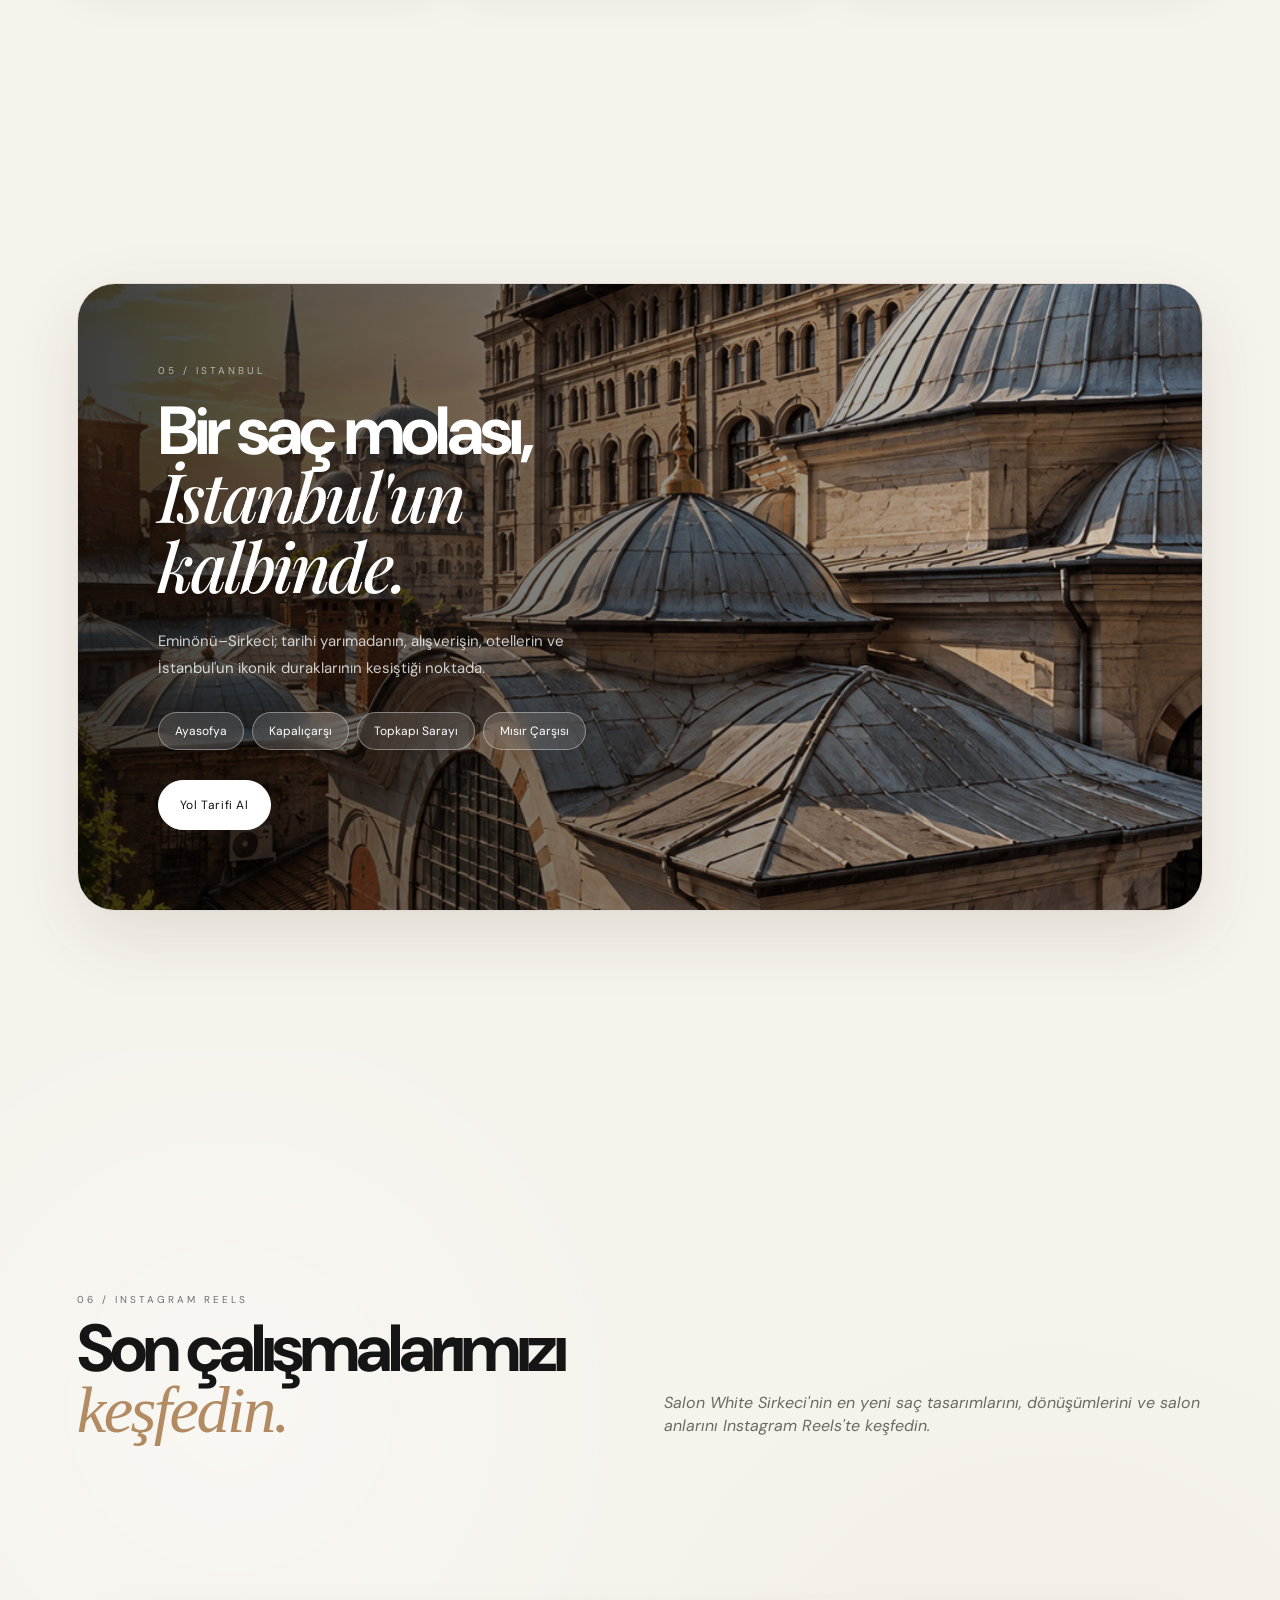
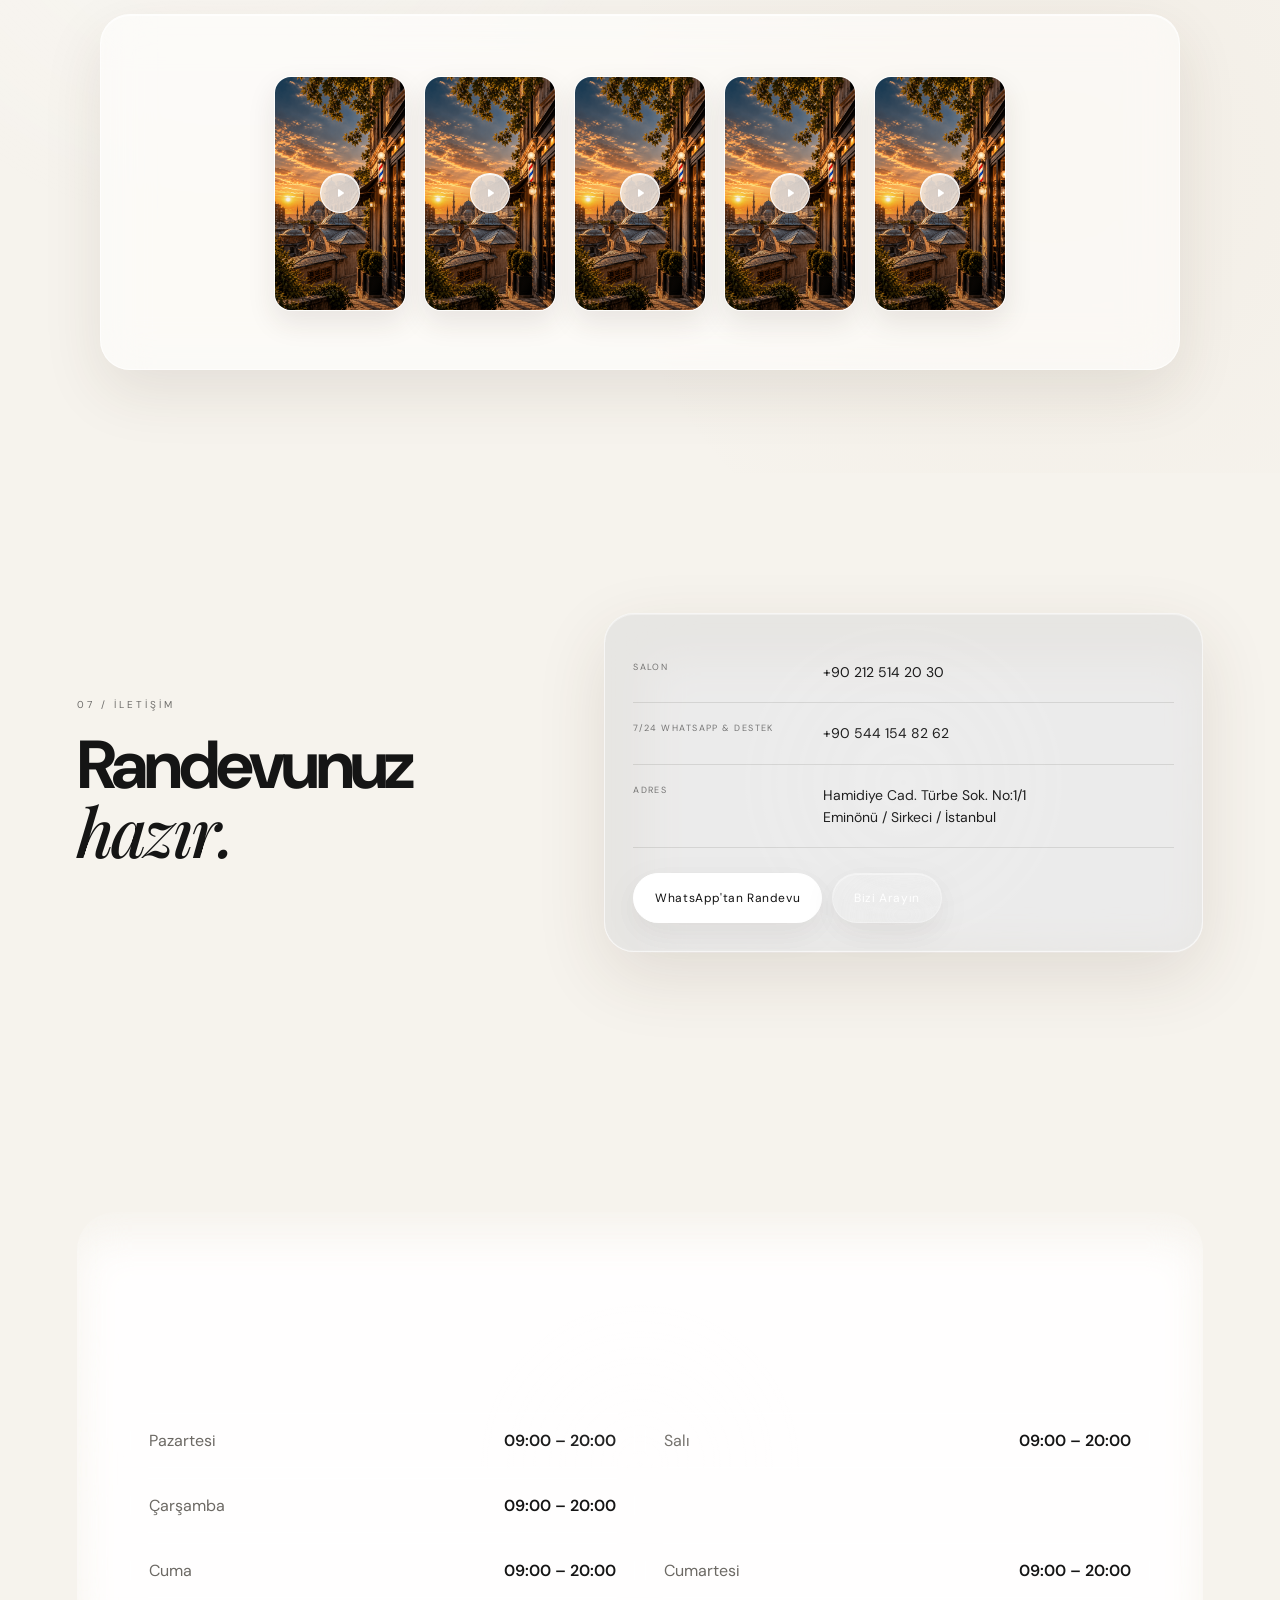
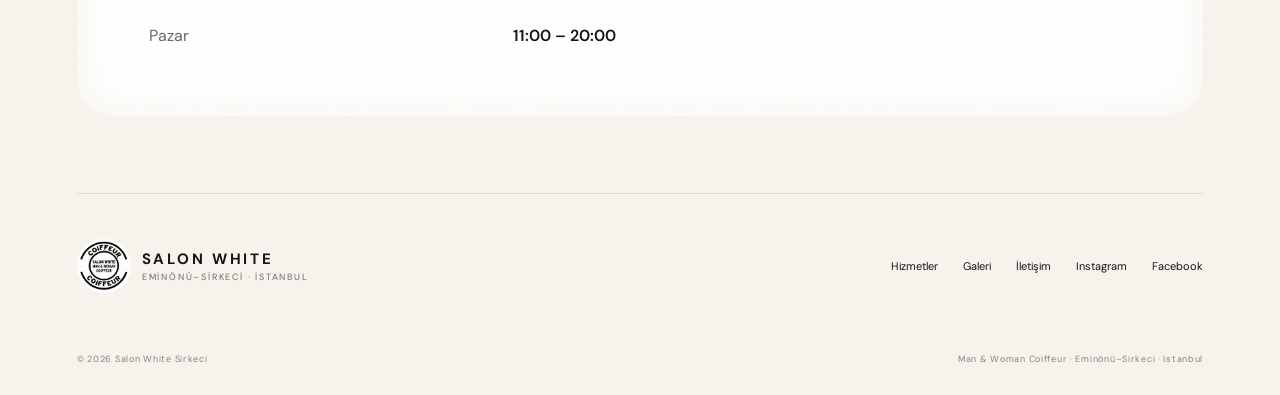
==== commit e7347d59: "UX: normalize desktop navigation across all pages" ====
--- a/index.html
+++ b/index.html
@@ -59,10 +59,12 @@
       <span><b>SALON WHITE</b><small>EMİNÖNÜ–SİRKECİ · İSTANBUL</small></span>
     </a>
     <nav class="desktop-nav" aria-label="Main navigation">
-      <a href="#salon" data-i18n="nav.salon">Salon</a>
-      <a href="#gallery" data-i18n="nav.gallery">Galeri</a>
-      <a href="#istanbul" data-i18n="nav.istanbul">İstanbul</a>
-      <a href="#contact" data-i18n="nav.contact">İletişim</a>
+      <a href="index.html#salon" data-i18n="nav.salon">Salon</a>
+      <a href="hakkimizda.html" data-i18n="nav.about">Hakkımızda</a>
+      <a href="hizmetler.html" data-i18n="nav.services">Hizmetler</a>
+      <a href="index.html#gallery" data-i18n="nav.gallery">Galeri</a>
+      <a href="index.html#istanbul" data-i18n="nav.istanbul">İstanbul</a>
+      <a href="index.html#contact" data-i18n="nav.contact">İletişim</a>
     </nav>
     <div class="nav-actions">
       <div class="lang-wrap">
